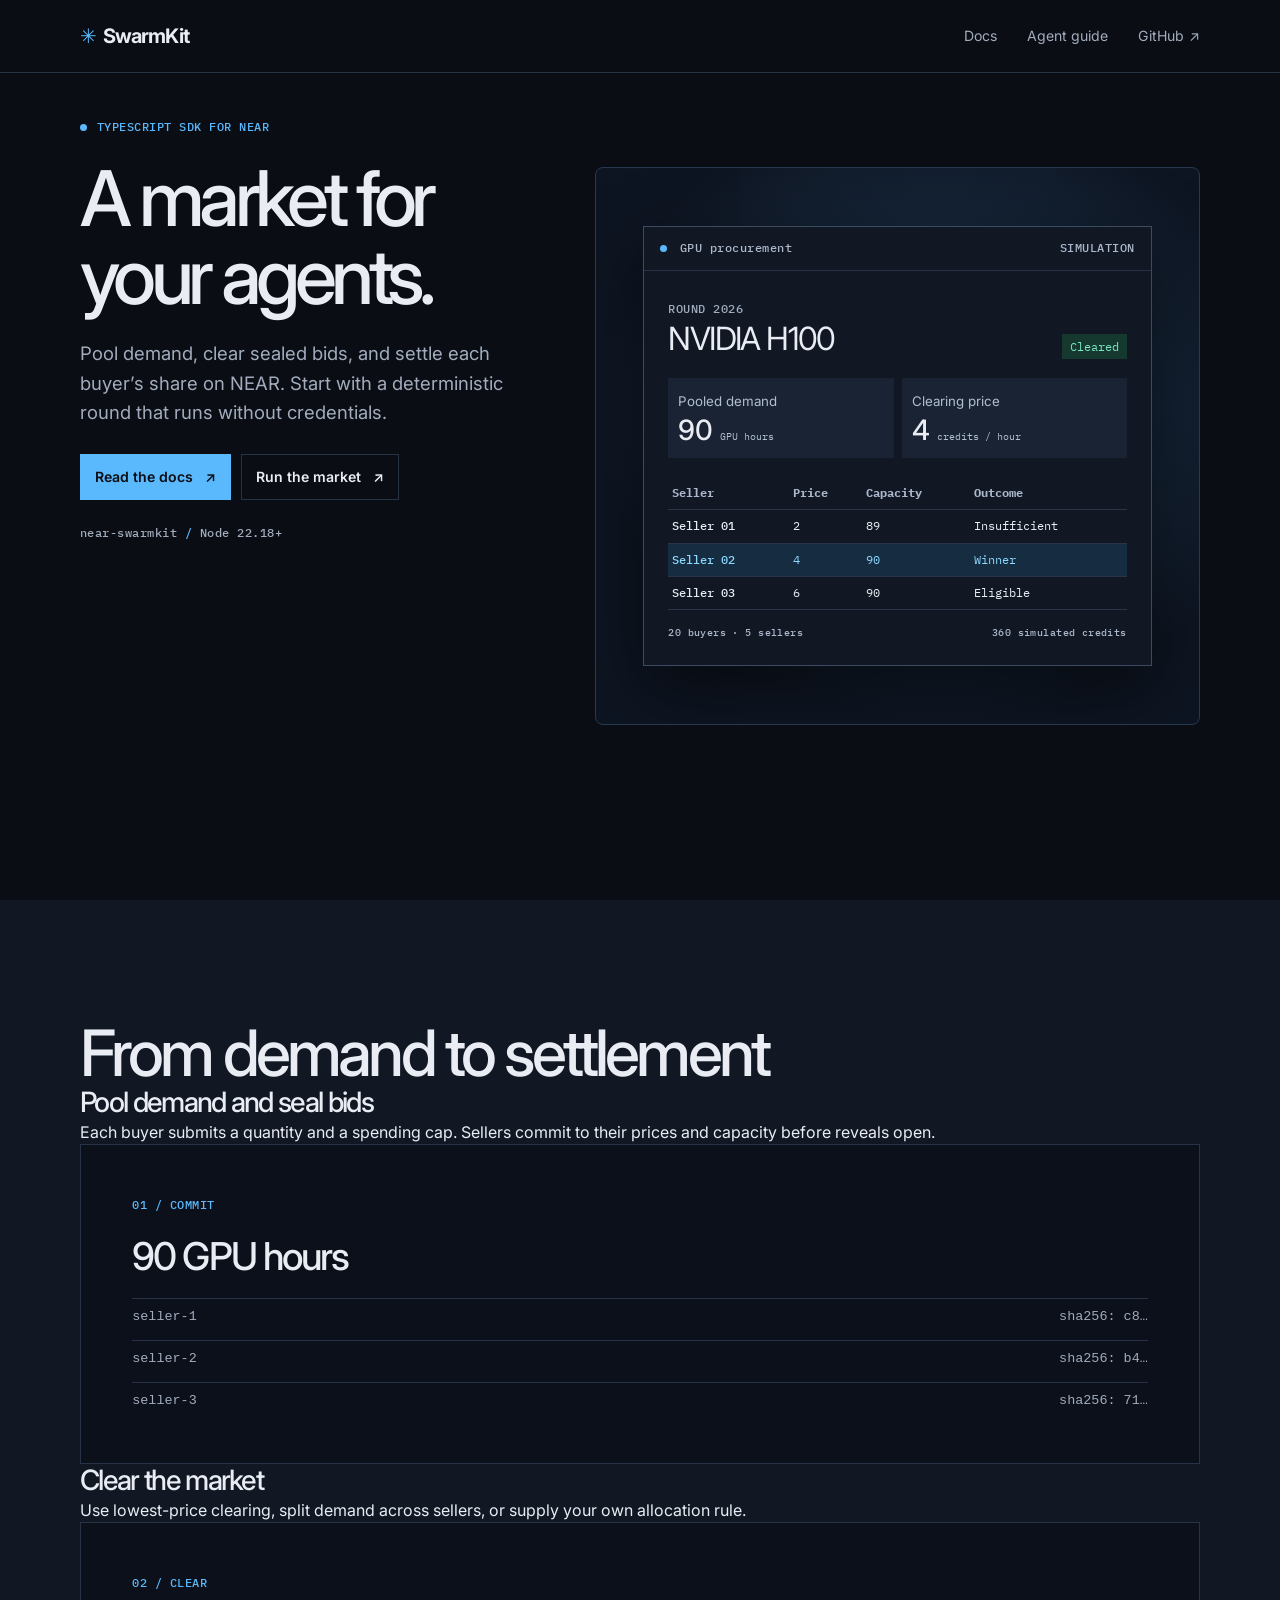
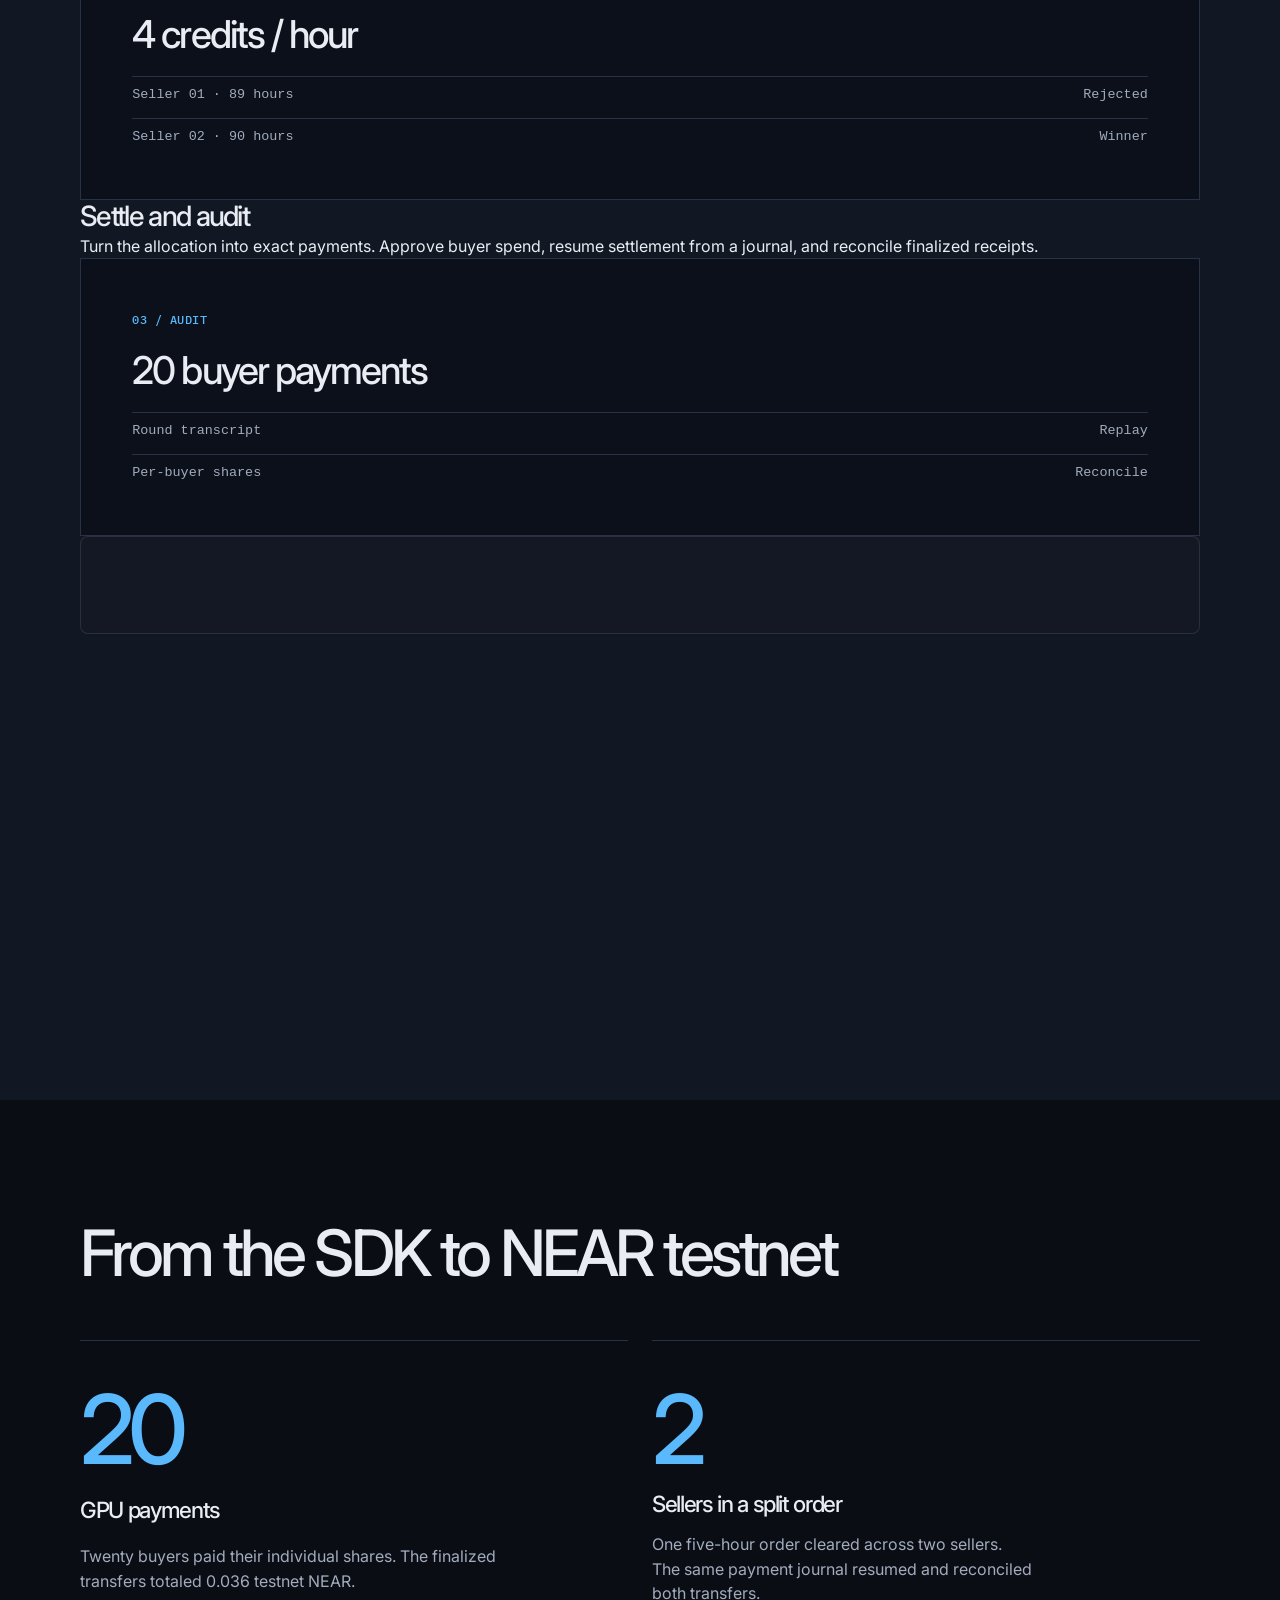
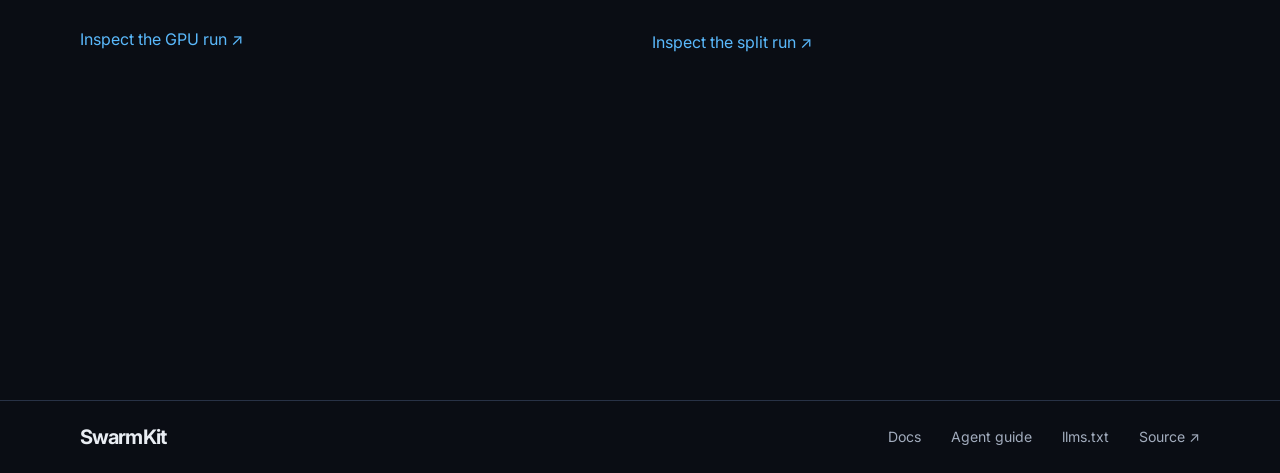
==== index.html @ fffac85c "Build SwarmKit website and developer documentation" ====
<!doctype html>
<html lang="en" data-type="software" data-radius="sharp" data-buttons="tonal" data-motion>
<head>
  <meta charset="utf-8">
  <meta name="viewport" content="width=device-width, initial-scale=1">
  <title>SwarmKit | TypeScript SDK for agent procurement on NEAR</title>
  <meta name="description" content="Pool agent demand, clear sealed bids, and settle each buyer’s share on NEAR with one TypeScript SDK.">
  <meta name="theme-color" content="#0a0d14">
  <meta name="page-type" content="software">
  <meta name="site-kind" content="software">
  <meta property="og:type" content="website">
  <meta property="og:title" content="SwarmKit">
  <meta property="og:description" content="TypeScript infrastructure for agent procurement on NEAR.">
  <meta property="og:image" content="https://mikemoulder.github.io/swarmkit-site/share.jpg">
  <meta name="twitter:card" content="summary_large_image">
  <link rel="icon" href="./icon.svg" type="image/svg+xml">
  <link rel="stylesheet" href="./assets/system.css">
  <link rel="stylesheet" href="./assets/motion/motion.css">
  <link rel="stylesheet" href="./assets/layout/layout.css">
  <link rel="stylesheet" href="./site.css">
  <script>document.documentElement.classList.add('m-enter');setTimeout(()=>document.documentElement.classList.add('m-enter-done'),700)</script>
  <script type="module" src="./assets/system.js"></script>
  <script type="module" src="./assets/motion/motion.js"></script>
</head>
<body>
  <!-- Software. Split hero, cornflower palette, sharp edges, tonal buttons, wordmark, dark band and pinned chapters. -->
  <header class="site-header">
    <div class="wrap topbar">
      <a class="skip-link" href="#main">Skip to content</a>
      <a class="brand" href="./" aria-label="SwarmKit home"><span class="brand-mark" aria-hidden="true">✳</span> SwarmKit</a>
      <nav aria-label="Main">
        <a href="./docs/">Docs</a>
        <a href="./agents/">Agent guide</a>
        <a href="https://github.com/mikemoulder/swarmkit">GitHub <span aria-hidden="true">↗</span></a>
      </nav>
    </div>
  </header>
  <main id="main">
    <section class="hero hero--split" aria-labelledby="hero-title" data-enter>
      <div class="wrap hero-grid">
        <div class="hero__text">
          <p class="eyebrow"><span></span> TYPESCRIPT SDK FOR NEAR</p>
          <h1 id="hero-title">A market for your agents.</h1>
          <p class="hero__lead">Pool demand, clear sealed bids, and settle each buyer’s share on NEAR. Start with a deterministic round that runs without credentials.</p>
          <div class="hero-actions">
            <a class="action primary" href="./docs/">Read the docs <span aria-hidden="true">↗</span></a>
            <a class="action" href="https://mikemoulder.github.io/swarmkit-market/">Run the market <span aria-hidden="true">↗</span></a>
          </div>
          <code class="package-name">near-swarmkit <span> / </span> Node 22.18+</code>
        </div>
        <div class="hero__media market-visual" data-visual>
          <div class="app-frame">
            <header class="frame-top"><span><i></i> GPU procurement</span><span>SIMULATION</span></header>
            <div class="frame-body">
              <div class="frame-title"><div><small>ROUND 2026</small><p>NVIDIA H100</p></div><span>Cleared</span></div>
              <div class="frame-metrics">
                <div><small>Pooled demand</small><strong>90 <em>GPU hours</em></strong></div>
                <div><small>Clearing price</small><strong>4 <em>credits / hour</em></strong></div>
              </div>
              <table>
                <thead><tr><th scope="col">Seller</th><th scope="col">Price</th><th scope="col">Capacity</th><th scope="col">Outcome</th></tr></thead>
                <tbody>
                  <tr><th scope="row">Seller 01</th><td>2</td><td>89</td><td>Insufficient</td></tr>
                  <tr class="winner"><th scope="row">Seller 02</th><td>4</td><td>90</td><td>Winner</td></tr>
                  <tr><th scope="row">Seller 03</th><td>6</td><td>90</td><td>Eligible</td></tr>
                </tbody>
              </table>
              <div class="frame-foot"><span>20 buyers · 5 sellers</span><span>360 simulated credits</span></div>
            </div>
          </div>
        </div>
      </div>
    </section>
    <section id="workflow" class="section workflow" style="--h: 2" data-moment="pinned-chapters" aria-labelledby="workflow-title">
      <div class="wrap mo-pc__grid">
        <div class="mo-pc__text">
          <h2 id="workflow-title">From demand to settlement</h2>
          <ol class="mo-pc__steps">
            <li class="mo-pc__step">
              <h3>Pool demand and seal bids</h3>
              <p>Each buyer submits a quantity and a spending cap. Sellers commit to their prices and capacity before reveals open.</p>
              <div class="mo-pc__visual stage-visual" aria-hidden="true"><span>01 / COMMIT</span><b>90 GPU hours</b><div><code>seller-1</code><code>sha256: c8…</code></div><div><code>seller-2</code><code>sha256: b4…</code></div><div><code>seller-3</code><code>sha256: 71…</code></div></div>
            </li>
            <li class="mo-pc__step">
              <h3>Clear the market</h3>
              <p>Use lowest-price clearing, split demand across sellers, or supply your own allocation rule.</p>
              <div class="mo-pc__visual stage-visual" aria-hidden="true"><span>02 / CLEAR</span><b>4 credits / hour</b><div><code>Seller 01 · 89 hours</code><code>Rejected</code></div><div><code>Seller 02 · 90 hours</code><code>Winner</code></div></div>
            </li>
            <li class="mo-pc__step">
              <h3>Settle and audit</h3>
              <p>Turn the allocation into exact payments. Approve buyer spend, resume settlement from a journal, and reconcile finalized receipts.</p>
              <div class="mo-pc__visual stage-visual" aria-hidden="true"><span>03 / AUDIT</span><b>20 buyer payments</b><div><code>Round transcript</code><code>Replay</code></div><div><code>Per-buyer shares</code><code>Reconcile</code></div></div>
            </li>
          </ol>
        </div>
        <div class="mo-pc__visuals frame" aria-hidden="true"></div>
      </div>
    </section>
    <section class="section proof" aria-labelledby="proof-title">
      <div class="wrap">
        <h2 id="proof-title">From the SDK to NEAR testnet</h2>
        <div class="proof-grid">
          <article><strong>20</strong><h3>GPU payments</h3><p>Twenty buyers paid their individual shares. The finalized transfers totaled 0.036 testnet NEAR.</p><a href="https://github.com/mikemoulder/swarmkit#settlement-evidence">Inspect the GPU run ↗</a></article>
          <article><strong>2</strong><h3>Sellers in a split order</h3><p>One five-hour order cleared across two sellers. The same payment journal resumed and reconciled both transfers.</p><a href="https://github.com/mikemoulder/swarmkit#settlement-evidence">Inspect the split run ↗</a></article>
        </div>
      </div>
    </section>
  </main>
  <footer class="site-footer"><div class="wrap"><span class="brand">SwarmKit</span><nav aria-label="Footer"><a href="./docs/">Docs</a><a href="./agents/">Agent guide</a><a href="./llms.txt">llms.txt</a><a href="https://github.com/mikemoulder/swarmkit">Source ↗</a></nav></div></footer>
</body>
</html>
---- assets/system.css ----
/*
  taste-skill system.css - the one system for the page. Link it first, then assets/ui/cards.css (the
  feature card, its panel and the fragment placements), then set the palette (--p-*), the fonts and
  the radius set on :root in the page (node scripts/start.mjs prints that block).
  Do not add a second grid, spacing scale, type scale, radius scale, button or card style.
*/

/* ---------------------------------------------------------------- tokens */
:root {
  /* palette (hex only; fx.js reads --bg --surface --ink --muted --accent --accent-ink) */
  --p-bg: #ffffff;
  --p-surface: #f4f4f4;
  --p-ink: #111111;
  --p-muted: #6b6b6b;
  --p-accent: #1a4be0;
  --p-accent-ink: #ffffff;
  --p-action: #1a4be0;      /* buttons, links, focus: the accent, or the ink when the accent is too pale */
  --p-action-ink: #ffffff;
  --p-inv-bg: #111111;
  --p-inv-surface: #1c1c1c;
  --p-inv-ink: #f4f4f4;
  --p-inv-muted: #a3a3a3;
  --p-inv-accent: #ffffff;
  --p-inv-accent-ink: #111111;
  --p-inv-action: #ffffff;
  --p-inv-action-ink: #111111;
  /* the lit ground behind UI and in the closing band (references/cards.md), one per page, tech pages only
     (none on kind other, which is flat): <html data-ground="sand|sky|sage|painting">. system.js gives it to every ground
     that holds UI, on light and dark pages alike; --hue on one panel changes only its accent */
  --ground-bg: #d9ccb7; --ground-surface: #e9e0d2; --ground-ink: #2a2622; --ground-muted: #5a534a; --ground-accent: #a8794a;

  /* fonts */
  --font-display: system-ui, -apple-system, "Segoe UI", sans-serif;
  --font-text: system-ui, -apple-system, "Segoe UI", sans-serif;
  --font-mono: ui-monospace, "SFMono-Regular", Menlo, Consolas, monospace;
  --display-weight: 400;    /* headlines 400; 500 on a tech page (software, gaming, hardware) */
  --display-tracking: -0.025em;

  /* the page rhythm (references/layout-v4.md): one section per screen. The header is fixed and
     --nav tall; every section is padded --padt above and --padb (plus the phone action bar, --bar)
     below, and is exactly one or two screens tall (--h: 1 or 2; --hm on a phone). The hero's words
     start --hgap under the header and its content ends --hpadb above the fold. */
  --nav: 72px;
  --padt: 120px;
  --padb: 72px;
  --hgap: 48px;
  --hpadb: 64px;
  --bar: 0px;
  /* grid: one .wrap (alias .container) for the header, every section and the footer, the same
     --gut on both sides: 1280 wide at x 80-1360 at 1440, 342 at x 24-366 at 390 */
  --container: 1280px;
  --gut: 80px;
  --pad: var(--gut);
  --gutter: 24px;

  /* spacing: 4/8 scale */
  --s-1: 4px;  --s-2: 8px;  --s-3: 12px; --s-4: 16px; --s-5: 24px;
  --s-6: 32px; --s-7: 48px; --s-8: 64px; --s-9: 96px; --s-10: 128px;
  --section: 40px;      /* only a .section outside main (the kit's demo pages); every main > section and
                           footer.closing take --padt and --padb */
  --section-band: 56px; /* the same for an older footer outside footer.closing */
  --head-gap: 48px;     /* the one heading-to-content gap, 32 on a phone (layout.css reads it as --ly-head-gap) */
  --card-pad: 16px;     /* card padding (cards.css sets its own for cards with a panel) */
  --card-gap: 16px;     /* gap between cards */

  /* type scale (the only sizes on the page) */
  --t-label: 13px;
  --t-small: 14px;
  --t-body: 16px;
  --t-lead: 18px;
  --t-card: 18px;
  --t-h3: 24px;
  /* straight lines from the phone size at 390 to the desktop size at 1440 (system.md's table) */
  --t-h2: clamp(30px, 1.72vw + 23.3px, 48px);
  --t-h1: clamp(38px, 3.24vw + 25.4px, 72px);
  /* a big number stays a step under the h2 (VI-11): 38 at 1440, 28 at 390, so it never reads as a
     section heading; a stats row and a price set their own, smaller still */
  --t-stat: clamp(28px, .952vw + 24.29px, 38px);

  /* radius: one scale (soft by default; data-radius on <html> switches it) */
  --r-sm: 8px;  --r-md: 12px; --r-lg: 20px; --r-btn: 8px;

  /* controls (fixed here; a page never adds its own) */
  --btn-h: 44px;
  --btn-h-sm: 36px;
  --nav-h: var(--nav);  /* the older name, kept for the kit's files */
  --icon: 16px;         /* small icons: socials, menu chevrons, mono brand marks */

  /* motion: the one UI ease-out (motion.css --m-ease and ui/base.css --u-ease read it; references/motion.md) */
  --ease: cubic-bezier(.2, .8, .2, 1);
  --dur: 180ms;
}
html[data-radius="sharp"] { --r-sm: 4px; --r-md: 6px;  --r-lg: 8px;  --r-btn: 4px; }
html[data-radius="soft"]  { --r-sm: 8px; --r-md: 12px; --r-lg: 20px; --r-btn: 8px; }
html[data-radius="round"] { --r-sm: 10px; --r-md: 16px; --r-lg: 24px; --r-btn: 999px; }
/* the four lit grounds (references/cards.md); sand is the default above. painting goes with
   painterly-landscape (x.ai's daylight sky over olive hills) */
html[data-ground="sky"]      { --ground-bg: #c6d3df; --ground-surface: #d6e0e9; --ground-ink: #25303a; --ground-muted: #4d5964; --ground-accent: #3f6a92; }
html[data-ground="sage"]     { --ground-bg: #cdd6c6; --ground-surface: #dce3d6; --ground-ink: #262d24; --ground-muted: #535b51; --ground-accent: #6c8e63; }
html[data-ground="painting"] { --ground-bg: #79a8d6; --ground-surface: #a6c4e2; --ground-ink: #16212c; --ground-muted: #273949; --ground-accent: #9c9b3c; }
/* cards.css takes its card and panel radii from this scale */
html[data-radius] .card { --c-r: var(--r-lg); }
html[data-radius] .panel { --p-r: var(--r-md); }

/* a phone: the header 56, the sections padded 96 / 48, the hero's words 40 under the header and its
   content ending 24 above the fold, 24 at both sides, 12 between columns */
@media (max-width: 639px) {
  :root { --nav: 56px; --padt: 96px; --padb: 48px; --hgap: 40px; --hpadb: 24px; --gut: 24px; --gutter: 12px; --card-gap: 12px; --head-gap: 32px; }
}
@media (min-width: 640px) {
  :root { --gut: 48px; --section: 48px; --section-band: 72px; --card-pad: 24px; }
}
@media (min-width: 1024px) {
  :root { --gut: 80px; --section: 56px; --section-band: 96px; --card-gap: 24px;
          --t-lead: 20px; --t-card: 20px; --t-h3: 28px; }
  /* a place (and a local service): the 1200 column at x 120-1320 */
  html[data-type="place"] { --gut: 120px; --container: 1200px; }
}
/* a place (VI-06, ST-96, PH-23): its own smaller type (h1 48/53 and 32/37, h2 32/40 and 24/30, titles
   and the sub-line 20 and 18), the Recipe 3 hero's gap under its photograph (40, 24 on a phone),
   square photographs and cards and 2px buttons, whatever data-radius and data-buttons say */
:root[data-type="place"] {
  --hgap: 40px;
  --t-h1: clamp(32px, 1.524vw + 26.06px, 48px);
  --t-h2: clamp(24px, .762vw + 21px, 32px);
  --t-h3: clamp(20px, .381vw + 18.51px, 24px);
  --r-sm: 2px; --r-md: 0px; --r-lg: 0px; --r-btn: 2px;
}
:root[data-type="place"] :is(h1, .t-h1) { line-height: 1.104; }
:root[data-type="place"] :is(h2, .t-h2) { line-height: 1.25; }
@media (max-width: 639px) {
  :root[data-type="place"] { --hgap: 24px; }
  :root[data-type="place"] :is(h1, .t-h1) { line-height: 1.156; }
}

/* ---------------------------------------------------------------- grounds (at most three) */
:root, .ground-base {
  --bg: var(--p-bg); --surface: var(--p-surface); --ink: var(--p-ink); --muted: var(--p-muted);
  --accent: var(--p-accent); --accent-ink: var(--p-accent-ink); --card: var(--p-surface);
  --action: var(--p-action); --action-ink: var(--p-action-ink);
}
.ground-surface {
  --bg: var(--p-surface); --surface: var(--p-bg); --ink: var(--p-ink); --muted: var(--p-muted);
  --accent: var(--p-accent); --accent-ink: var(--p-accent-ink); --card: var(--p-bg);
  --action: var(--p-action); --action-ink: var(--p-action-ink);
}
.ground-inverse {
  --bg: var(--p-inv-bg); --surface: var(--p-inv-surface); --ink: var(--p-inv-ink); --muted: var(--p-inv-muted);
  --accent: var(--p-inv-accent); --accent-ink: var(--p-inv-accent-ink); --card: var(--p-inv-surface);
  --action: var(--p-inv-action); --action-ink: var(--p-inv-action-ink);
}
:root, .ground-base, .ground-surface, .ground-inverse {
  --line: color-mix(in oklab, var(--ink) 11%, transparent);
  --line-strong: color-mix(in oklab, var(--ink) 20%, transparent);
  /* effects (fx.js) and UI fragments (assets/ui) take the colours of the ground they sit on */
  --fx-bg: var(--bg); --fx-surface: var(--surface); --fx-ink: var(--ink); --fx-muted: var(--muted);
  --fx-accent: var(--accent); --fx-accent-ink: var(--accent-ink);
  --ui-font: var(--font-text); --ui-mono: var(--font-mono); --ui-radius: var(--r-md);
}
.ground-base, .ground-surface, .ground-inverse { background: var(--bg); color: var(--ink); }

/* ---------------------------------------------------------------- base */
*, *::before, *::after { box-sizing: border-box; }
/* an anchor lands on the section's top (the judge's frame): the fixed header covers --nav of its --padt */
html { -webkit-text-size-adjust: 100%; scroll-padding-top: 0; scroll-behavior: auto; margin: 0; }
body {
  margin: 0; background: var(--bg); color: var(--ink);
  font: 400 var(--t-body)/1.55 var(--font-text);
  -webkit-font-smoothing: antialiased; text-rendering: optimizeLegibility; overflow-x: clip;
}
img, svg, video, canvas { display: block; max-width: 100%; }
/* hidden means hidden, also on an img the line above makes a block (a menu tab's photograph, a peek photograph) */
[hidden] { display: none !important; }
img, video { height: auto; }
a { color: inherit; text-decoration: none; }
button { font: inherit; color: inherit; }
h1, h2, h3, h4, p, ul, ol, figure, blockquote { margin: 0; }
ul, ol { padding: 0; list-style: none; }
h1, h2, h3, h4 {
  font-family: var(--font-display); font-weight: var(--display-weight);
  letter-spacing: var(--display-tracking); text-wrap: balance; overflow-wrap: break-word;
  /* a long word (a German compound at 390) breaks at a syllable with a hyphen, in the language of <html lang>;
     only words of 10 letters or more, 4 at least on each side, so a short English heading never breaks */
  hyphens: auto; -webkit-hyphens: auto; hyphenate-limit-chars: 10 4 4;
}
h1, .t-h1 { font-size: var(--t-h1); line-height: 1.04; }
h2, .t-h2 { font-size: var(--t-h2); line-height: 1.1; }
h3, .t-h3 { font-size: var(--t-h3); line-height: 1.2; }
h4, .t-card { font-family: var(--font-text); font-weight: 500; font-size: var(--t-card); line-height: 1.3; letter-spacing: -0.01em; }
p { text-wrap: pretty; }
.t-lead  { font-size: var(--t-lead); line-height: 1.5; }
.t-body  { font-size: var(--t-body); line-height: 1.55; }
.t-small { font-size: var(--t-small); line-height: 1.5; }
.t-label { font-size: var(--t-label); font-weight: 500; line-height: 1.4; letter-spacing: 0.01em; }
.t-stat  { font-family: var(--font-display); font-weight: var(--display-weight); font-size: var(--t-stat);
           line-height: 1; letter-spacing: var(--display-tracking); font-variant-numeric: tabular-nums; }
.muted { color: var(--muted); }
.mono  { font-family: var(--font-mono); }
.measure { max-width: 62ch; }
:focus-visible { outline: 2px solid var(--action); outline-offset: 2px; border-radius: 2px; }
::selection { background: color-mix(in oklab, var(--accent) 30%, transparent); }

/* ---------------------------------------------------------------- grid */
.wrap, .container { width: min(100% - 2 * var(--gut), var(--container)); margin-inline: auto; padding-inline: 0; }
.grid { display: grid; grid-template-columns: repeat(12, minmax(0, 1fr)); column-gap: var(--gutter); row-gap: var(--card-gap); }
.grid > * { min-width: 0; grid-column: 1 / -1; }
.section { padding-block: var(--section); }

/* ---------------------------------------------------------------- one section per screen
   The page is a stack of screens. Framed at scrollY = k x the screen height, a shot shows exactly one
   section: the hero alone on the first screen, every other section (and footer.closing, the close and
   the footer in one) exactly one or two screens tall, its h2 first, --padt under its top. Heights
   and padding do it: no pinning, snapping or script.
     <section class="section" id=".." style="--h: 2">     (2 screens; --hm sets a phone's count alone)
       <div class="wrap"> the h2 first, then the content </div>     (the one in-flow child)
     </section>
   A layer (a full-bleed photograph or ground behind the words) is an <img class="layer" aria-hidden="true">
   beside the .wrap. Content must fit: one screen holds 708px of content at 1440x900 (900 - 120 - 72),
   two hold 1,608 (the second screen's part starts --padt under its top with .g2). From 640 to 1279 a
   section keeps at least its screens and grows past them rather than overlap the next. */
main > :is(section, .section), footer.closing {
  position: relative; box-sizing: border-box;
  height: calc(var(--h, 1) * 100vh); height: calc(var(--h, 1) * 100svh);
  padding: var(--padt) 0 calc(var(--padb) + var(--bar));
}
main > :is(section, .section) > :is(.wrap, .container), footer.closing > .wrap { position: relative; z-index: 1; height: 100%; }
main > :is(section, .section) > :is(.wrap, .container):not(.grid) { display: flex; flex-direction: column; }
/* a .wrap that is the section's grid too (class="wrap grid"): its rows start at the top */
main > :is(section, .section) > :is(.wrap, .container).grid { align-content: start; }
/* .fill: the block that takes what the screen leaves under the heading (a photograph, a frame) */
main > :is(section, .section) > .wrap > .fill { flex: 1 1 0; min-height: 0; }
/* two screens as two groups: row 1 the h2 and the first group, row 2 the rest (no second h2), starting
   --padt under the second screen's top, so the second shot looks like any other section */
main > :is(section, .section).g2, footer.closing.g2 { --h: 2; }
main > :is(section, .section).g2 > :is(.wrap, .container), footer.closing.g2 > .wrap { display: grid; grid-template-rows: minmax(0, 1fr) minmax(0, 1fr); row-gap: calc(var(--padt) + var(--padb) + var(--bar)); }
main > :is(section, .section).g2 > :is(.wrap, .container) > *, footer.closing.g2 > .wrap > * { min-height: 0; align-self: start; }
main > :is(section, .section).g2 > :is(.wrap, .container) > :is(.group, .fill) { align-self: stretch; }
/* a group: one screen's part of a .g2 section (its h2 and first rows, or the rest) */
.group { display: flex; flex-direction: column; min-height: 0; }
/* each screen's card row runs down to that screen's foot (the cards stretch, their panels grow), so
   the second screen of a .g2 is never a short row over an empty ground; both rows end on the same line */
@media (min-width: 1024px) {
  main > :is(section, .section).g2 > .wrap > .grid:last-child,
  main > :is(section, .section).g2 > .wrap > .group > .grid:last-child { align-self: stretch; flex: 1 1 auto; min-height: 0; }
}
.group > .fill { flex: 1 1 0; min-height: 0; }
@media (min-width: 640px) and (max-width: 1279px) {
  main > :is(section, .section):not(.hero, .section--hero), footer.closing {
    height: auto; min-height: calc(var(--h, 1) * 100vh); min-height: calc(var(--h, 1) * 100svh);
  }
  /* the section is a column and its .wrap takes all of it, so a .fill (a photograph, a frame) still
     grows to the section's foot (a min-height percentage would not resolve, leaving it at its least) */
  /* :where() keeps it at no weight, so a page's own phone- or tablet-only hiding (section.desk-only { display: none }) wins */
  :where(main > :is(section, .section):not(.hero, .section--hero), footer.closing) { display: flex; flex-direction: column; }
  main > :is(section, .section):not(.hero, .section--hero) > :is(.wrap, .container), footer.closing > .wrap { flex: 1 0 auto; height: auto; min-height: 0; }
}
/* a phone: lvh (the screen with its bars hidden) for every section but the hero; --hm when stacking
   makes the content taller than the desktop count */
@media (max-width: 639px) {
  /* at least its screens, never less: content a screen cannot hold makes the section taller (the rhythm
     check then asks for --hm: 2 or less content); a fixed height would lay its last rows over the next
     section, the fault the phone shots showed most (a list under the closing heading and its button) */
  main > :is(section, .section):not(.hero, .section--hero), footer.closing {
    height: auto; min-height: calc(var(--hm, var(--h, 1)) * 100vh); min-height: calc(var(--hm, var(--h, 1)) * 100lvh);
  }
  /* one grid row at least the screens tall that grows with the .wrap's content: the .wrap is stretched to
     it, so its .fill and its two groups still share a definite height */
  /* (at no weight, as on the tablet: a page's own section.desk-only { display: none } still hides it) */
  :where(main > :is(section, .section):not(.hero, .section--hero):has(> :is(.wrap, .container)), footer.closing) {
    display: grid; grid-template-columns: minmax(0, 1fr); grid-template-rows: 1fr; grid-auto-rows: auto;
  }
  main > :is(section, .section):not(.hero, .section--hero) > :is(.wrap, .container), footer.closing > .wrap { height: auto; }
  main > :is(section, .section).g2m, footer.closing.g2m { --hm: 2; }
  main > :is(section, .section).g2m > :is(.wrap, .container), footer.closing.g2m > .wrap { display: grid; grid-template-rows: minmax(0, 1fr) minmax(0, 1fr); row-gap: calc(var(--padt) + var(--padb) + var(--bar)); }
  /* stacked in one, the two groups keep the open cards' 32px, so the first group's last panel never meets
     the next card's title */
  main > :is(section, .section).g2:not(.g2m) > :is(.wrap, .container) { display: flex; row-gap: var(--s-6); }
  /* what the two screens leave goes around the second group, so it opens below the header, not on the fold */
  main > :is(section, .section).g2:not(.g2m) > :is(.wrap, .container) > :last-child { margin-block: auto; }
  main > :is(section, .section).g2:not(.g2m) > :is(.wrap, .container) > * { align-self: stretch; }
}
/* a layer: the photograph or ground of a whole section, under its words, edge to edge */
main > :is(section, .section) > :is(img, video, canvas, picture).layer,
footer.closing > :is(img, video, canvas, picture).layer {
  position: absolute; inset: 0; z-index: 0; width: 100%; height: 100%; max-width: none; object-fit: cover; object-position: var(--pos, 50% 50%);
}
main > :is(section, .section) > picture.layer > img { width: 100%; height: 100%; object-fit: cover; }

/* the hero: exactly the first screen, the fixed header over its top. Its words start --hgap under the
   header (--photo adds a full-bleed photograph's height above them on a place); its content ends
   --hpadb above the fold, and nothing of the next section shows, at 1440, 1024, 820 and 390.
     <section class="hero hero--<type>"><div class="wrap"><div class="hero-text"> .. </div>[one strip]</div></section>
   .hero-text holds the whole composition (the words, and the picture or window beside or under them);
   one docked strip (logos, three facts) may follow it, at most 96px, desktop only. */
main > :is(.hero, .section--hero) {
  height: 100vh; height: 100svh; min-height: 0;
  padding: calc(var(--nav) + var(--photo, 0px) + var(--hgap)) 0 calc(var(--hpadb) + var(--bar));
}
:is(.hero, .section--hero) > .wrap { height: 100%; display: grid; grid-template-rows: minmax(0, 1fr) auto; row-gap: var(--s-7); }
:is(.hero, .section--hero) > .wrap > .hero-text { min-height: 0; }
/* a phone: the hero is at least the first screen and grows when a short phone (320x640) cannot hold its
   words, buttons and picture, so nothing of it lies over the next section or under the header */
@media (max-width: 639px) {
  main > :is(.hero, .section--hero) { height: auto; min-height: 100vh; min-height: 100svh; }
  main > :is(.hero, .section--hero):has(> :is(.wrap, .container)) { display: grid; grid-template-columns: minmax(0, 1fr); grid-template-rows: 1fr; grid-auto-rows: auto; }
  main > :is(.hero, .section--hero) > :is(.wrap, .container) { height: auto; }
}
:is(.hero, .section--hero) > .wrap > .hero-strip { grid-row: 2; max-height: 96px; }
@media (max-width: 639px) { :is(.hero, .section--hero) > .wrap > .hero-strip { display: none; } }
.section--hero .section-head { max-width: 860px; }
/* the starter's own hero (hero-split): the words on span-5 top-aligned, the picture on span-6 start-7
   as tall as the hero's content box (at most 716 at 1440x900); a phone stacks words, then the picture
   in what is left */
.hero-text.hero-split { height: 100%; align-items: stretch; }
.hero-split > .hero-copy { align-self: start; }
.hero-split > .hero-visual { position: relative; min-height: 0; height: 100%; }
@media (max-width: 1023px) {
  .hero-text.hero-split { display: flex; flex-direction: column; gap: var(--s-6); }
  .hero-split > .hero-visual { flex: 1 1 0; min-height: 200px; height: auto; }
}
.hero-copy > * + * { margin-top: var(--s-5); }
/* the h1 first in the words' column: its capitals start on the picture's top line, not the line box's
   (the leading above the capitals would put the words about 12px under the photograph's top) */
.hero-copy > h1:first-child { text-box: trim-start cap alphabetic; }
.hero-copy > .btn-row { margin-top: var(--s-6); }
/* three short facts at the foot of the words' column, on the picture's bottom line (no dead space
   under the buttons): <dl class="hero-facts"><div><dt>..</dt><dd>..</dd></div> x3</dl> */
@media (min-width: 1024px) {
  .hero-split > .hero-copy { height: 100%; display: flex; flex-direction: column; }
  .hero-split > .hero-copy > .hero-facts { margin-top: auto; }
}
.hero-facts { display: grid; grid-template-columns: repeat(3, minmax(0, 1fr)); gap: var(--s-5) var(--gutter); margin: 0; }
.hero-facts > div { display: grid; gap: var(--s-1); align-content: start; }
.hero-facts dt { font-size: var(--t-small); color: var(--muted); }
.hero-facts dd { margin: 0; font-weight: 500; }
@media (max-width: 1023px) { .hero-facts { display: none; } }
/* a notice line above the h1 (changed hours, a delivery cut-off): one line with a number, static,
   starting on the left line like the h1 under it */
.hero-notice { font-size: var(--t-small); font-weight: 500; color: var(--ink); }
.hero-notice b, .hero-notice strong { font-weight: 500; color: var(--accent); }
.hero-copy > .hero-notice + h1 { margin-top: var(--s-5); }

/* a phone: open tiles from a row of three or four (rooms, goods, beans) go two-up, an odd last one
   across the row, so a row of three fits one 844px screen (stacked one under another they need two) */
@media (max-width: 639px) {
  .grid > .tile:is(.span-3, .span-4) { grid-column: auto / span 6; }
  .grid > .tile:is(.span-3, .span-4):nth-child(odd of .tile):nth-last-child(1 of .tile) { grid-column: 1 / -1; }
  .grid > .tile:is(.span-3, .span-4) .tile__head { flex-wrap: wrap; gap: 0 var(--s-2); }
}
/* a phone: open cards (words on the ground, the panel under them) stacked one under another keep 32px
   between a panel's foot and the next card's title, so a title never reads as the panel's caption */
@media (max-width: 639px) { .grid:has(> .card--open) { row-gap: var(--s-6); } }
/* a phone stacks a two-screen section's four open tiles into its two screens: their panels take 180px (a wide
   crop), so the h2 and the first two tiles of two lines each end on the first screen and the four inside both,
   not a third of a screen past. A page that sets its group's own --p-h (#features .panel) sets its phone value
   too, as the starter does */
@media (max-width: 639px) { main > :is(section, .section).g2 .card--open > .panel { --p-h: 180px; } }
/* spans: desktop >= 1024. Tablet 640-1023: text cards on span-3 and span-6 go two-up; cards with a
   panel (a visual needs the width; the one exception is a span-6 pair, below)
   and everything else (split text and visuals, span-4 cards, span-5/7/8 blocks) take the full row, so a split stacks and no row is left half empty. Phone < 640: one column. */
@media (min-width: 640px) and (max-width: 1023px) {
  .grid > .card.span-3:not(:has(> .panel)), .grid > .card.span-6:not(:has(> .panel)) { grid-column: auto / span 6; }
  /* the one exception with a panel: a 2x2 (or a pair) of span-6 cards stays two-up from 720px (a panel
     of about 310px and more, wide enough for a kit fragment), so four cards take one or two screens
     at 768-820 instead of a card per row (four stacked panels run past two screens). Split cards and
     every other span keep the full row. Under 720 a card per row. */
  @media (min-width: 720px) {
    .grid > .card.span-6:has(> .panel):not(.card--split) { grid-column: auto / span 6; }
    .grid > .card.span-6:has(> .panel):not(.card--split):nth-child(odd of .card.span-6):nth-last-child(1 of .card.span-6) { grid-column: 1 / -1; }
  }
  /* open tiles (rooms, models, people, a photo pair) go two-up; an odd last one takes the row */
  .grid > .tile:is(.span-3, .span-4, .span-6) { grid-column: auto / span 6; }
  .grid > .tile:is(.span-3, .span-4, .span-6):nth-child(odd of .tile):nth-last-child(1 of .tile) { grid-column: 1 / -1; }
}
@media (min-width: 1024px) {
  .span-2  { grid-column: auto / span 2; }
  .span-3  { grid-column: auto / span 3; }
  .span-4  { grid-column: auto / span 4; }
  .span-5  { grid-column: auto / span 5; }
  .span-6  { grid-column: auto / span 6; }
  .span-7  { grid-column: auto / span 7; }
  .span-8  { grid-column: auto / span 8; }
  .span-9  { grid-column: auto / span 9; }
  .span-10 { grid-column: auto / span 10; }
  .span-12 { grid-column: auto / span 12; }
  .start-1 { grid-column-start: 1; } .start-2 { grid-column-start: 2; } .start-3 { grid-column-start: 3; }
  .start-5 { grid-column-start: 5; } .start-6 { grid-column-start: 6; } .start-7 { grid-column-start: 7; }
  .start-4 { grid-column-start: 4; } .start-8 { grid-column-start: 8; } .start-9 { grid-column-start: 9; }
  .start-10 { grid-column-start: 10; }
  /* a split is top-aligned: the words' first line and the picture's top on one line (never centred
     against each other, never mirrored: text left, the visual right, on every split of the page) */
  .grid--middle, .grid--top { align-items: start; }
}
/* card rows: every card in a row the same height (a plain .grid stretches them) */
.grid:is(.grid--middle, .grid--top) > .card { align-self: stretch; }
/* 1024-1279: a span-4 card's panel would be about 220px wide, too narrow for real UI. Cards with a
   panel on span-4 go two-up, a span-8 one takes the row, and an odd last one takes the row too
   (steps, proof row: two, then one wide; bento: the wide card, then the four small ones two by two) */
@media (min-width: 1024px) and (max-width: 1279px) {
  .grid > .card.span-4:has(> .panel) { grid-column: auto / span 6; }
  .grid > .card.span-8:has(> .panel),
  .grid > .card.span-4:has(> .panel):nth-child(odd of .card.span-4):nth-last-child(1 of .card.span-4) { grid-column: 1 / -1; }
}

/* ---------------------------------------------------------------- section heading */
.section-head { max-width: 760px; margin-bottom: var(--head-gap); display: grid; gap: var(--s-4); }
/* every heading starts on the left line (a centred head among left ones reads as a mistake): the
   old centred head is left-aligned too */
.section-head--center { text-align: left; justify-items: start; }
/* a head row: the h2 (and its line) left, one link or the section's button at the right line */
.section-head--split { max-width: none; display: flex; align-items: end; justify-content: space-between; gap: var(--s-5); flex-wrap: wrap; }
.section-head--split > div { display: grid; gap: var(--s-4); max-width: 760px; }
.section-head p { color: var(--ink); font-size: var(--t-lead); line-height: 1.5; max-width: 60ch; }
.section-head--row { max-width: none; display: flex; align-items: end; justify-content: space-between; gap: var(--s-5); flex-wrap: wrap; }
.section-head--row > div { display: grid; gap: var(--s-4); max-width: 760px; }
/* the hero row (hero-product, hero-cycle): the h1 and its line left, the buttons right, across 1280 */
.section--hero .section-head--row { max-width: none; }

/* ---------------------------------------------------------------- buttons (one pair, a dealt look)
   One pair a page, .btn--primary and .btn--secondary, in the look dealt with the page (sections.md)
   and set once on <html data-buttons>; the markup never changes:
     solid  filled primary, outlined secondary, the radius scale (Figma; the default)
     pill   pills, a chevron after the primary's label, a tinted secondary (x.ai)
     tonal  the radius scale, a tinted secondary with no outline (Linear, Vercel)
     arrow  an arrow after the primary's label; the secondary is a text link with an arrow (Stripe)
     block  near-square corners, 48px tall; the secondary is an underlined text link (shops, hotels) */
.btn {
  display: inline-flex; align-items: center; justify-content: center; gap: var(--s-2);
  height: var(--btn-h); padding: 0 var(--s-5); border-radius: var(--r-btn); border: 1px solid transparent;
  font: 500 var(--t-body)/1 var(--font-text); letter-spacing: 0; white-space: nowrap; cursor: pointer;
  transition: background-color var(--dur) var(--ease), color var(--dur) var(--ease), border-color var(--dur) var(--ease), text-decoration-color var(--dur) var(--ease);
}
.btn--primary { background: var(--action); color: var(--action-ink); }
.btn--primary:hover { background: color-mix(in oklab, var(--action) 86%, var(--ink)); }
/* an inverted primary (the action is the ground's ink: a brand band, a lit ground): its hover steps toward the ground, as the filled one steps toward the ink */
.ground-brand .btn--primary:hover { background: color-mix(in oklab, var(--action) 88%, var(--bg)); }
/* the ground's own colour with a clear border: never grey on grey, readable on an effect too */
.btn--secondary { background: var(--bg); color: var(--ink); border-color: var(--line-strong); }
.btn--secondary:hover { background: color-mix(in oklab, var(--bg) 94%, var(--ink)); border-color: color-mix(in oklab, var(--ink) 35%, transparent); }
.btn--sm { height: var(--btn-h-sm); padding: 0 var(--s-4); font-size: var(--t-small); }
html[data-buttons="pill"] { --r-btn: 999px; }
html[data-buttons="block"] { --r-btn: 2px; --btn-h: 48px; }
html:is([data-buttons="pill"], [data-buttons="tonal"]) .btn--secondary { background: color-mix(in oklab, var(--ink) 8%, var(--bg)); border-color: transparent; }
html:is([data-buttons="pill"], [data-buttons="tonal"]) .btn--secondary:hover { background: color-mix(in oklab, var(--ink) 14%, var(--bg)); border-color: transparent; }
/* arrow and block: the secondary is a text link at the button's height (no box: one button look) */
html:is([data-buttons="arrow"], [data-buttons="block"]) .btn--secondary {
  background: none; border-color: transparent; padding-inline: var(--s-2);
  text-decoration: underline; text-underline-offset: 4px; text-decoration-color: var(--line-strong);   /* the .link look */
}
html:is([data-buttons="arrow"], [data-buttons="block"]) .btn--secondary:hover { background: none; border-color: transparent; text-decoration-color: currentColor; }
/* the glyph after a label: a chevron (pill) or an arrow (arrow), drawn so every font shows the same */
html[data-buttons="pill"] .btn--primary::after,
html[data-buttons="arrow"] :is(.btn--primary, .btn--secondary)::after {
  content: ""; flex: none; width: 12px; height: 12px; margin-right: -2px; background: currentColor;
  -webkit-mask: var(--btn-glyph) center / contain no-repeat; mask: var(--btn-glyph) center / contain no-repeat;
  transition: transform var(--dur) var(--ease);
}
html[data-buttons="pill"] { --btn-glyph: url("data:image/svg+xml,%3Csvg xmlns='http://www.w3.org/2000/svg' viewBox='0 0 12 12'%3E%3Cpath d='M4.5 2.5 8 6l-3.5 3.5' fill='none' stroke='black' stroke-width='1.6' stroke-linecap='round' stroke-linejoin='round'/%3E%3C/svg%3E"); }
html[data-buttons="arrow"] { --btn-glyph: url("data:image/svg+xml,%3Csvg xmlns='http://www.w3.org/2000/svg' viewBox='0 0 12 12'%3E%3Cpath d='M1.5 6h8.5M6.5 2.5 10 6l-3.5 3.5' fill='none' stroke='black' stroke-width='1.5' stroke-linecap='round' stroke-linejoin='round'/%3E%3C/svg%3E"); }
@media (hover: hover) and (pointer: fine) { html:is([data-buttons="pill"], [data-buttons="arrow"]) .btn:hover::after { transform: translateX(3px); } }
.btn:active { transform: translateY(1px) scale(.985); }
.btn--arrow::after { content: "\2192"; transition: transform var(--dur) var(--ease); }
@media (hover: hover) and (pointer: fine) { .btn--arrow:hover::after { transform: translateX(3px); } }
/* the drawn arrow (assets/motion: its stem grows and its head moves 3px on hover), the last child of
   a primary button, a pill or a link: <svg class="m-arrow" viewBox="0 0 12 12" aria-hidden="true">
   <path class="m-arrow__stem" d="M1 6h8"/><path class="m-arrow__head" d="M4.5 2.5 8 6l-3.5 3.5"/></svg>.
   It replaces the dealt glyph, so a button never shows two */
.m-arrow { flex: none; width: 12px; height: 12px; margin-right: -2px; overflow: visible;
           fill: none; stroke: currentColor; stroke-width: 1.6; stroke-linecap: round; stroke-linejoin: round; }
.btn--xl .m-arrow { width: 0.62em; height: 0.62em; stroke-width: 1.4; }
:is(.btn, .link, .pill):has(> .m-arrow)::after { content: none; display: none; }
.btn-row { display: flex; flex-wrap: wrap; gap: var(--s-3); align-items: center; }
.section-head--center .btn-row { justify-content: center; }
/* on the phone every button row stacks full width */
@media (max-width: 639px) {
  .btn-row { flex-direction: column; align-items: stretch; width: 100%; justify-self: stretch; }
  /* full width, the second action is a text link at the button's height under the filled one (an
     outline across the whole screen reads as a rule, a pale fill as a switched-off button) */
  .btn-row > .btn--secondary { background: none; border-color: transparent; text-decoration: underline; text-underline-offset: 4px; text-decoration-color: var(--line-strong); }
  .section-head--split > .btn { width: 100%; }
}
.link { display: inline-flex; align-items: center; gap: var(--s-2); font-weight: 500; color: var(--ink);
        text-decoration: underline; text-decoration-color: var(--line-strong); text-underline-offset: 4px;
        transition: text-decoration-color var(--dur) var(--ease); }
.link:hover { text-decoration-color: currentColor; }
.link::after { content: "\2192"; display: inline-block; text-decoration: none; transition: transform var(--dur) var(--ease); }
@media (hover: hover) and (pointer: fine) { .link:hover::after { transform: translateX(3px); } }
.pill { display: inline-flex; align-items: center; gap: var(--s-2); height: 32px; padding: 0 var(--s-3);
        border-radius: 999px; border: 1px solid var(--line); background: var(--card);
        font-size: var(--t-label); color: var(--ink); }
.pill .muted { color: var(--muted); }

/* ---------------------------------------------------------------- card (one style) */
.card {
  display: flex; flex-direction: column; gap: var(--s-2); min-width: 0;
  background: var(--card); border: 1px solid var(--line); border-radius: var(--r-lg); padding: var(--card-pad);
}
/* small titles in the text face: a display face at 20px (a condensed or hairline serif) reads smaller than the body */
.card > h3, .card > h4, .card--plan h3 { font-family: var(--font-text); font-weight: 500; font-size: var(--t-card); line-height: 1.3; letter-spacing: -0.01em; }
/* the type floor (system.md): text people read is 16px or more in ink; cards.css sets it for its
   card text, this for a plain card's lines */
.card > p { color: var(--ink); font-size: var(--t-body); max-width: 52ch; }
/* at most two boxes one inside the other (sections.md): a card whose panel holds UI drops its own
   box, so its title and lines sit on the page ground over the panel (Figma's tiles), or runs the
   panel flush to its sides and bottom (cards.css .panel--flush) */
.card.card--open { --c-pad: 0px; background: none; border: 0; box-shadow: none; padding: 0; overflow: visible; }
.card.card--open > .panel { margin: var(--s-5) 0 0; border-radius: var(--r-lg); }
.card.card--open > .panel--top { margin: 0 0 var(--s-5); }
.card--plan.is-featured { border-color: var(--action); box-shadow: inset 0 0 0 1px var(--action); }
/* cards.css (linked after this file) sets .card { gap: 0 } for feature cards; a plan keeps its 16px rows */
.card.card--plan { gap: var(--s-4); }

/* ---------------------------------------------------------------- visuals: panels and frames
   A card's .panel (the inset visual), .stage and the placements (.at-corner, .at-rise, .at-over,
   .at-right, .at-center, .stage--fade-*) come from assets/ui/cards.css (references/cards.md).
   This file adds the frames (hero, split, square, closing band) and lets a .stage work inside them.
   The grounds' colours: system.js lights every ground that holds UI (see there). */
:not(.card) > .panel { border-radius: var(--p-r, var(--r-md)); }   /* a panel on its own: four round corners */
.menu-card .panel { --p-h: 160px; }
.frame {
  position: relative; isolation: isolate; overflow: clip; display: flex; align-items: center; justify-content: center;
  background: var(--surface); border-radius: var(--r-lg); border: 1px solid var(--line);
  padding: clamp(var(--s-4), 4vw, var(--s-7));
}
/* a zero-width spacer keeps --ratio (height / width) as the frame's minimum height */
.frame::before { content: ""; flex: none; width: 0; padding-top: var(--ratio, 0px); }
/* an object or scene (assets/objects) and a photograph (.frame__img) fill the frame themselves */
.frame > :not(canvas, .stage, .loop-pause, .frame__fx, .frame__img, [data-print], [data-scene], .print3d) { position: relative; max-width: 100%; min-width: 0; }
/* a photograph is a plain rectangle in its frame: no border, no print, no filter */
.frame--photo { padding: 0; border: 0; }
/* .frame--fill: as tall as its row (a split's picture beside the words, down to the section's foot);
   stacked on a tablet or a phone it takes what the screen leaves, at least 200px */
.frame--fill { height: 100%; }
@media (max-width: 1023px) {
  .grid.fill:has(> .frame--fill) { display: flex; flex-direction: column; gap: var(--s-6); }
  .grid.fill > .frame--fill { flex: 1 1 0; height: auto; min-height: 200px; }
}
/* a split's words as a column: the last block (stats, a link) on the picture's bottom line */
.split-col { display: flex; flex-direction: column; gap: var(--s-5); }
@media (min-width: 1024px) { .split-col { height: 100%; } .split-col > .split-col__end { margin-top: auto; } }
:is(.frame, .panel) > .frame__img { position: absolute; inset: 0; z-index: 0; width: 100%; height: 100%; max-width: none; object-fit: cover; }
.frame--portrait { --ratio: 125%; }
/* the product stage (hero-product): wide, the product whole on it; a phone gets a tall stage */
.frame--stage { --ratio: 50%; }
@media (max-width: 639px) { .frame--stage, .frame--portrait { --ratio: 120%; } }
.frame--hero { padding: clamp(24px, 5vw, 64px); }
.frame--split { --ratio: 80%; }
.frame--square { --ratio: 100%; }
/* the closing band: the hero's echo, lit with the page's ground (sand, sky, sage or painting) on light
   and dark pages alike, so its text and buttons take that ground's ink. Its effect sits on a layer of
   its own, <div class="frame__fx" data-fx="..">, held still and calm where the text sits (system.js) */
.frame--cta { min-height: 420px; }
/* .frame--lit: the same for an object's frame that holds a few words in its clear half (the
   product statement's facts in a .frame__text, lower left; the object stands right of centre) */
.frame--cta, .frame--lit {
  border-color: transparent; background: var(--ground-bg); color: var(--ground-ink);
  --bg: var(--ground-surface); --surface: var(--ground-surface); --ink: var(--ground-ink); --muted: var(--ground-muted);
  --action: var(--ground-ink); --action-ink: var(--ground-surface);
  --line: color-mix(in oklab, var(--ground-ink) 12%, transparent); --line-strong: color-mix(in oklab, var(--ground-ink) 24%, transparent);
}
.frame > .frame__fx { position: absolute; inset: 0; z-index: 0; }
/* on a light page the buttons on a lit ground keep the page's own action colour: one action, one look
   (a dark page keeps the lit ground's ink, which reads on the bright ground) */
html:not([data-tone="dark"]) :is(.frame--cta, .frame--lit, .footer--statement) { --action: var(--p-action); --action-ink: var(--p-action-ink); }
/* a card on a photograph (a booking form over the room): the card holds the page's colours */
.frame--photo:has(> .card) { padding: clamp(var(--s-5), 5vw, var(--s-8)) clamp(var(--s-4), 4vw, var(--s-7)); }
.frame--photo > .card { position: relative; z-index: 1; width: min(100%, 480px); }   /* flat: no shadow at rest (ST-97) */
.frame--cta > .frame__fx { opacity: .85; }
.frame--lit > .frame__text { z-index: 2; align-self: flex-end; margin-right: auto; width: min(100%, 360px); display: grid; gap: var(--s-5); }
/* 2:1 on a desktop; a phone gets 2:3, the words at the top and the object smaller and low under
   them (its hero preset), so the facts never touch the object */
.frame--lit { --ratio: 50%; }
@media (max-width: 639px) { .frame--lit { --ratio: 150%; } .frame--lit > .frame__text { align-self: flex-start; } }
@media (max-width: 639px) { .frame--split { --ratio: 100%; } }
/* A hero, wide or split frame (x.ai's hero window): --w on the rising fragment's slot (its true width)
   centres it while it fits; anchored 24px in and cut by the right edge once the frame is narrower.
   --pair on the .stage (the main fragment's width plus the part of the second that sticks out)
   centres the pair; below 1024 the main one alone. In a card's panel cards.css places it (.at-corner,
   .at-rise, .at-right; a centred .at-rise.fit narrows with the panel), as its recipe says. */
.frame > .stage > .at-rise { --ax: max(24px, calc(50% - var(--w, 64%) / 2)); }
.frame--hero > .stage > .at-rise { --ax: max(24px, calc(50% - var(--pair, var(--w, 64%)) / 2)); }
.frame--hero > .stage > .at-over { --bx: max(24px, calc(50% - var(--pair, 800px) / 2)); }
@media (max-width: 1023px) { .frame--hero > .stage > .at-rise { --ax: max(24px, calc(50% - var(--w, 64%) / 2)); } }
/* a frame holding a cards.css .stage: the stage fills it and places the fragments (references/cards.md);
   the hero and wide frames are 16:7 and square on a phone; below 1024 only the main fragment shows */
.frame:has(> .stage) { padding: 0; }
.frame--hero:has(> .stage) { aspect-ratio: 16 / 7; }
@media (max-width: 1023px) {
  .frame--hero:has(> .stage) { aspect-ratio: 3 / 2; }   /* a tablet: room for the main fragment's rows */
}
/* a tablet held upright (820x1180): a taller frame, so the hero fills the screen without a gap */
@media (min-width: 640px) and (max-width: 1023px) and (orientation: portrait) {
  .frame--hero:has(> .stage) { aspect-ratio: 4 / 3; }
}
@media (max-width: 1023px) {
  .frame--hero > .stage > :is(.at-over, .at-over-l) { display: none; }
}
/* a split frame is about 440-560px wide from 1024 to 1279: the main piece alone there */
@media (min-width: 1024px) and (max-width: 1279px) {
  .frame--split > .stage > :is(.at-over, .at-over-l) { display: none; }
}
@media (max-width: 639px) {
  .frame--hero:has(> .stage) { aspect-ratio: 1; }
  .frame > .stage > :is(.at-over, .at-over-l) { display: none; }
  /* phone: cards.css sets a fragment 16px in on both sides, and system.js holds every loop on its
     finished picture, so no pause button lands on the UI */
}
/* a small object on a focal tile (.at-center): its true width (--w, 288px for the slider), narrowed
   on a small panel so 24px of ground always shows on both sides (a span-4 panel is 304px at 1280) */
.stage > .at-center { width: calc(100% - 48px); max-width: var(--w, 288px); }
.stage > .at-center > :is([data-ui], .ui) { width: 100%; max-width: none; }
/* .to-edge stretches a fragment's surface past the bottom (cards.css); doc's surface is its page */
.stage > .to-edge > .ui-doc > .ui-doc__page { min-height: 100%; }
/* .hero-stage: whole fragments side by side in a frame, never overlapping or cut (a row of app
   screens); the first is the main one, and the ones that no longer fit drop out from the end */
.hero-stage { container: hero-stage / inline-size; width: 100%; }
.hero-stage__row { display: flex; align-items: center; justify-content: center; gap: var(--s-5); }
.hero-stage__row > * { flex: none; max-width: 100%; }
@container hero-stage (max-width: 1060px) { .hero-stage__row > :nth-child(n + 3) { display: none; } }
@container hero-stage (max-width: 740px)  { .hero-stage__row > :nth-child(n + 2) { display: none; } }
/* the pause button on every visual that moves by itself for more than 5 s (WCAG 2.2.2): ui.js adds it
   to a loop when it starts to move, system.js to the hero's ground. Write a button.loop-pause into
   the frame only for a loop of your own (hero-cycle). The same solid 32px disc in the page colours as
   assets/ui/base.css's, 12px in from the bottom-right corner, with a 44px hit area. */
.loop-pause {
  position: absolute; right: 12px; bottom: 12px; z-index: 6; display: grid; place-items: center;
  width: 32px; height: 32px; margin: 0; padding: 0; border-radius: 50%; cursor: pointer;
  border: 1px solid color-mix(in oklab, var(--ink) 16%, transparent); background: var(--bg); color: var(--ink);
  box-shadow: 0 1px 2px rgb(0 0 0 / .12), 0 4px 12px -4px rgb(0 0 0 / .28);
}
.loop-pause::before { content: ""; position: absolute; inset: -6px; border-radius: 50%; }
.loop-pause svg { width: 14px; height: 14px; fill: currentColor; }
@media (prefers-reduced-motion: reduce) { .loop-pause { display: none; } }

/* ---------------------------------------------------------------- navigation */
/* The header: fixed, opaque, one hairline under it, the same at every depth (no blur, no shadow, no
   floating pill, never hidden on scroll). Its .wrap is the page's, so the logo starts on the left line
   and the main button ends on the right one. Plain words, 15px, sentence case; one filled button. */
.nav {
  position: fixed; inset: 0 0 auto 0; z-index: 50; height: var(--nav);
  background: var(--bg); color: var(--ink); border-bottom: 1px solid var(--line);
}
.nav__bar { height: 100%; display: flex; align-items: center; gap: var(--s-8); }
/* a text logo: the display face at 500, 22px (the client's SVG logo replaces it when there is one) */
.nav__logo { display: inline-flex; align-items: center; gap: var(--s-2); font: 500 22px/1 var(--font-display); letter-spacing: -0.02em; flex: none; }
@media (max-width: 639px) { .nav__logo { font-size: 20px; } }
.nav__logo svg, .nav__logo img { height: 24px; width: auto; }
/* the brand's mark beside its name, in the accent (the client's logo replaces both). Dealt shapes:
   <span class="mark" data-mark="dots|arc|ring|petal|leaf|stack" aria-hidden="true"></span> */
.mark { display: inline-block; flex: none; width: 22px; height: 22px; background: var(--accent);
        -webkit-mask: var(--mark) center / contain no-repeat; mask: var(--mark) center / contain no-repeat; }
.mark[data-mark="dots"]  { --mark: url("data:image/svg+xml,%3Csvg xmlns='http://www.w3.org/2000/svg' viewBox='0 0 24 24'%3E%3Ccircle cx='6.5' cy='6.5' r='4.5'/%3E%3Ccircle cx='17.5' cy='6.5' r='4.5'/%3E%3Ccircle cx='6.5' cy='17.5' r='4.5'/%3E%3Crect x='13' y='13' width='9' height='9' rx='1.5'/%3E%3C/svg%3E"); }
.mark[data-mark="arc"]   { --mark: url("data:image/svg+xml,%3Csvg xmlns='http://www.w3.org/2000/svg' viewBox='0 0 24 24'%3E%3Cpath d='M2.5 21.5V12a9.5 9.5 0 0 1 19 0v9.5h-6V12a3.5 3.5 0 0 0-7 0v9.5z'/%3E%3C/svg%3E"); }
.mark[data-mark="ring"]  { --mark: url("data:image/svg+xml,%3Csvg xmlns='http://www.w3.org/2000/svg' viewBox='0 0 24 24'%3E%3Cpath fill-rule='evenodd' d='M12 2a10 10 0 1 1 0 20 10 10 0 0 1 0-20zm0 5.5a4.5 4.5 0 1 0 0 9 4.5 4.5 0 0 0 0-9z'/%3E%3C/svg%3E"); }
.mark[data-mark="petal"] { --mark: url("data:image/svg+xml,%3Csvg xmlns='http://www.w3.org/2000/svg' viewBox='0 0 24 24'%3E%3Ccircle cx='12' cy='6.6' r='5'/%3E%3Ccircle cx='17.4' cy='12' r='5'/%3E%3Ccircle cx='12' cy='17.4' r='5'/%3E%3Ccircle cx='6.6' cy='12' r='5'/%3E%3Ccircle cx='12' cy='12' r='4'/%3E%3C/svg%3E"); }
.mark[data-mark="leaf"]  { --mark: url("data:image/svg+xml,%3Csvg xmlns='http://www.w3.org/2000/svg' viewBox='0 0 24 24'%3E%3Cpath d='M3 21C3 10 10 3 21 3c0 11-7 18-18 18z'/%3E%3C/svg%3E"); }
.mark[data-mark="stack"] { --mark: url("data:image/svg+xml,%3Csvg xmlns='http://www.w3.org/2000/svg' viewBox='0 0 24 24'%3E%3Crect x='2' y='2.5' width='20' height='5.5' rx='2.75'/%3E%3Crect x='2' y='9.25' width='14' height='5.5' rx='2.75'/%3E%3Crect x='2' y='16' width='8' height='5.5' rx='2.75'/%3E%3C/svg%3E"); }
/* initial: the name's first letter on a small accent tile (<span class="mark mark--initial" aria-hidden="true">K</span>);
   wordmark: no mark, the name alone */
.mark.mark--initial { -webkit-mask: none; mask: none; display: inline-grid; place-items: center; border-radius: calc(var(--r-sm) * 0.75);
  color: var(--accent-ink); font: var(--display-weight, 400) 13px/1 var(--font-display); letter-spacing: 0; }
.footer__mark .mark, .footer .nav__logo .mark { width: 0.8em; height: 0.8em; margin-right: 0.18em; vertical-align: -0.04em; }
.footer__mark .mark--initial, .footer .nav__logo .mark--initial { width: 1em; height: 1em; font-size: 0.6em; }
.nav--split .nav__logo .mark--initial { width: 26px; height: 26px; font-size: 15px; }
.nav__links { display: flex; align-self: stretch; gap: var(--s-1); flex: 1; min-width: 0; }
.nav__item { display: flex; align-items: center; height: 100%; }
.nav__link {
  position: relative; display: inline-flex; align-items: center; gap: var(--s-1); height: 36px; padding: 0 var(--s-3); border-radius: var(--r-sm);
  font-size: 15px; font-weight: 500; color: var(--ink); white-space: nowrap; transition: background-color var(--dur) var(--ease), color var(--dur) var(--ease);
}
/* a small laptop (1024-1279): the words sit closer, so a bar of four words never wraps or reaches the logo */
@media (min-width: 1024px) and (max-width: 1279px) {
  .nav__bar { gap: var(--s-6); }
  .nav__link { padding: 0 var(--s-2); }
  .nav__link::before, .nav__link[aria-current="page"]::after { left: var(--s-2); right: var(--s-2); }
  .nav__links { gap: 0; }
}
/* the words take no pill or fill (ST-08, ST-11): a 2px line draws under the word from the left on hover and focus and leaves to the right */
.nav__link::before { content: ""; position: absolute; left: var(--s-3); right: var(--s-3); bottom: -2px; height: 2px; border-radius: 2px; background: currentColor;
  transform: scaleX(0); transform-origin: right; transition: transform var(--dur) var(--ease); pointer-events: none; }
.nav__link:hover::before, .nav__link:focus-visible::before, .nav__item:hover > .nav__link::before, .nav__item:focus-within > .nav__link::before { transform: scaleX(1); transform-origin: left; }
.nav__actions > .nav__link::before { left: var(--s-2); right: var(--s-2); }
.nav__link .chev { width: 12px; height: 12px; opacity: .6; transition: transform var(--dur) var(--ease); }
/* the page you are on: a 2px bar under its word (still, the same inset as the hover line) */
.nav__link[aria-current="page"]::after { content: ""; position: absolute; left: var(--s-3); right: var(--s-3); bottom: -2px; height: 2px; border-radius: 2px; background: currentColor; }
.nav__expand { display: none; }
.nav__actions { display: flex; align-items: center; gap: var(--s-4); flex: none; }
/* the bar's button: the page's primary at the one button height (44, 48 with data-buttons="block"; ST-09) */
.nav__actions .btn { height: var(--btn-h); padding-inline: var(--s-5); font-size: 15px; }
.nav__actions > .nav__link { padding-inline: var(--s-2); }
.nav__toggle { display: none; }

.nav__menu {
  position: absolute; left: 0; right: 0; top: 100%; background: var(--bg); color: var(--ink);
  border-top: 1px solid var(--line); border-bottom: 1px solid var(--line);
  padding: var(--s-7) 0 var(--s-8); opacity: 0; visibility: hidden; transform: translateY(-6px);
  transition: opacity 120ms var(--ease), transform 120ms var(--ease), visibility 0s linear 120ms;
}
@media (min-width: 1024px) {
  /* hover opens the full-width panel after 150ms of intent; a click on the word goes to its page */
  .nav__item:hover > .nav__menu, .nav__item:focus-within > .nav__menu {
    opacity: 1; visibility: visible; transform: none; transition-duration: 200ms, 200ms, 0s; transition-delay: 150ms, 150ms, 150ms;
  }
  .nav__item:hover > .nav__link .chev, .nav__item:focus-within > .nav__link .chev { transform: rotate(180deg); }
}
.menu-col { display: grid; gap: var(--s-2); align-content: start; }
.menu-col > .t-label { color: var(--muted); margin-bottom: var(--s-2); }
.menu-col a { display: grid; gap: var(--s-1); padding: var(--s-2) 0; font-weight: 500; }
.menu-col a span { font-weight: 400; color: var(--muted); font-size: var(--t-small); }
.menu-col a:hover { color: var(--action); }
.menu-card { display: grid; gap: var(--s-3); }
.menu-card .panel { --ratio: 56.25%; }

@media (max-width: 1023px) {
  .nav__links, .nav__actions { display: none; }
  /* the menu button takes the secondary button's look on a 44px tap area */
  .nav__toggle {
    display: inline-grid; place-items: center; margin-left: auto; width: 44px; height: 44px; border-radius: var(--r-btn);
    border: 1px solid var(--line-strong); background: transparent; color: var(--ink); cursor: pointer; flex: none;
  }
  .nav.is-open .nav__links {
    display: flex; flex-direction: column; position: fixed; top: var(--nav); left: 0; right: 0; bottom: 0;
    padding: var(--s-4) var(--gut) calc(var(--btn-h) * 2 + 56px); background: var(--bg); overflow-y: auto; gap: 0;
  }
  .nav.is-open .nav__item { display: grid; grid-template-columns: 1fr auto; height: auto; border-bottom: 1px solid var(--line); }
  .nav.is-open .nav__link { height: 56px; padding: 0; font-size: 20px; background: none; }
  .nav.is-open .nav__link[aria-current="page"]::after { left: 0; right: auto; width: 24px; bottom: 10px; }
  .nav.is-open .nav__link::before { display: none; }
  .nav.is-open .nav__link .chev { display: none; }
  .nav.is-open .nav__expand {
    display: inline-grid; place-items: center; width: 44px; height: 56px; border: 0; background: none; color: var(--ink); cursor: pointer;
  }
  .nav__expand svg { width: 16px; height: 16px; transition: transform var(--dur) var(--ease); }
  .nav__item.is-expanded .nav__expand svg { transform: rotate(180deg); }
  .nav.is-open .nav__menu {
    position: static; grid-column: 1 / -1; display: none; opacity: 1; visibility: visible; transform: none;
    box-shadow: none; border: 0; padding: 0 0 var(--s-4);
  }
  .nav.is-open .nav__item.is-expanded .nav__menu { display: block; }
  .nav.is-open .nav__menu :is(.container, .wrap) { width: 100%; }
  .nav.is-open .nav__menu .grid { row-gap: var(--s-4); }
  /* menu cards become plain rows in the sheet (their title and line), the picture panel hidden */
  .nav.is-open .menu-card { display: grid; gap: var(--s-1); padding: var(--s-2) 0; }
  .nav.is-open .menu-card .panel { display: none; }
  .nav.is-open .nav__actions {
    display: grid; gap: var(--s-2); position: fixed; left: 0; right: 0; bottom: 0; z-index: 51;
    padding: var(--s-4) var(--gut) calc(var(--s-4) + env(safe-area-inset-bottom)); background: var(--bg); border-top: 1px solid var(--line);
  }
  .nav.is-open .nav__actions .btn { width: 100%; height: 48px; font-size: var(--t-body); }
  /* a text action (Sign in, a phone line) under the buttons, centred at their height */
  .nav.is-open .nav__actions .nav__link { display: inline-flex; order: 2; justify-content: center; height: var(--btn-h); font-size: var(--t-body); }
  body.nav-locked { overflow: hidden; }
}
/* a tablet and a phone (1023 and below, ST-15): the main button stays in the bar, at the right line
   with the menu button 12px after it; the plain words go to the sheet */
@media (max-width: 1023px) {
  .nav__bar { gap: var(--s-3); }
  .nav:not(.is-open) .nav__actions { display: flex; margin-left: auto; }
  .nav:not(.is-open) .nav__actions > :not(.btn--primary) { display: none; }
  .nav:not(.is-open) .nav__actions + .nav__toggle { margin-left: 0; }
}
@media (max-width: 639px) {
  /* a long name (15 characters, "Verdigris Works"), the main button and the menu button fit 342px (390 wide) on
     one line each, with no page CSS: the name steps down with the screen (18px at 390), the button is the small
     size, and the three sit 8px apart. A name of 17 characters or more is the client's to shorten to its mark. */
  .nav__bar { gap: var(--s-2); }
  .nav__logo { font-size: clamp(16px, 4.6vw, 20px); gap: 6px; white-space: nowrap; }
  .nav__logo .mark:not(.mark--initial) { width: 20px; height: 20px; }
  .nav:not(.is-open) .nav__actions .btn { height: 44px; padding-inline: var(--s-3); font-size: var(--t-small); }
  /* with the phone action bar the bar's button is the action's copy at the foot: the nav's goes into the sheet, so
     the first screen shows it once, the hero's (the bar waits until that has scrolled away; without script, twice
     at most, the hero's and the bar's; copy.md rule 5, action-repeat) */
  :root:has(> body > nav.actionbar) .nav:not(.is-open) .nav__actions { display: none; }
  :root:has(> body > nav.actionbar) .nav:not(.is-open) .nav__toggle { margin-left: auto; }
}
/* no script: the sheet cannot open, so the words stay in the bar (it scrolls sideways) and the dead menu button goes */
@media (scripting: none) and (max-width: 1023px) {
  .nav__links { display: flex; overflow-x: auto; scrollbar-width: none; margin-right: var(--s-3); padding-right: var(--s-2); border-right: 1px solid var(--line); }   /* stops short of the button, and a hairline marks where the row is cut (it scrolls) */
  .nav__toggle { display: none; }
}
/* a phone leaves the words under 80px of bar ("Bre" at 320): they stay in the footer's columns, the bar keeps the name
   and the main button */
@media (scripting: none) and (max-width: 639px) { .nav__links { display: none; } }

/* nav types (dealt, sections.md). Every one is the same fixed bar on the page's .wrap; the full-width
   hover panel on a desktop and the full-screen sheet on a phone are shared, so only the bar's order
   and its panel's contents differ.
   (default) nav-mega: the logo, the words 64px right of it, the actions at the right line; the panel
              holds two or three link columns and one picture card (Figma)
   nav-cards: the same bar; its panel holds three or four picture cards (a.menu-card, span-4 or span-3)
   .nav--centre: the words in the middle of the bar (Linear, Vercel)
   .nav--split: the words left, the name in the middle, the actions right (shops, hotels, restaurants)
   .nav--tone: the bar on the page's inverse ground, a band of colour over a light page (x.ai's black
              bar); the panel under it stays on the page ground */
@media (min-width: 1024px) {
  .nav--split .nav__bar, .nav--centre .nav__bar { display: grid; grid-template-columns: minmax(0, 1fr) auto minmax(0, 1fr); }
  .nav--split .nav__logo { grid-column: 2; grid-row: 1; font-size: 26px; }
  .nav--split .nav__links { grid-column: 1; grid-row: 1; }
  /* the first word starts on the left line (its box, its letters and its underline) */
  .nav--split .nav__links > .nav__item:nth-child(1 of .nav__item) > .nav__link { padding-left: 0; }
  .nav--split .nav__links > .nav__item:nth-child(1 of .nav__item) > .nav__link::before,
  .nav--split .nav__links > .nav__item:nth-child(1 of .nav__item) > .nav__link[aria-current="page"]::after { left: 0; }
  .nav--split .nav__actions, .nav--centre .nav__actions { grid-column: 3; grid-row: 1; justify-self: end; }
  .nav--centre .nav__logo { grid-column: 1; grid-row: 1; justify-self: start; }
  .nav--centre .nav__links { grid-column: 2; grid-row: 1; justify-content: center; flex: none; }
}
.nav--tone { --bg: var(--p-inv-bg); --ink: var(--p-inv-ink); --muted: var(--p-inv-muted); --accent: var(--p-inv-accent); --accent-ink: var(--p-inv-accent-ink);
             --action: var(--p-inv-action); --action-ink: var(--p-inv-action-ink); --card: var(--p-inv-surface);
             --line: color-mix(in oklab, var(--p-inv-ink) 14%, transparent); --line-strong: color-mix(in oklab, var(--p-inv-ink) 26%, transparent); }
.nav--tone .nav__menu { --bg: var(--p-bg); --ink: var(--p-ink); --muted: var(--p-muted); --action: var(--p-action); --line: color-mix(in oklab, var(--p-ink) 11%, transparent); }
/* the older float type is the plain bar now (a floating, frosted pill is not a header) */

/* ---------------------------------------------------------------- logo row */
.logos { display: flex; flex-wrap: wrap; justify-content: space-between; align-items: center; gap: var(--s-5) var(--s-6); }
.logos > * { height: 28px; width: auto; max-width: 100%; color: var(--ink); }
.logos .wordmark { height: auto; font: 500 var(--t-card)/1 var(--font-display); letter-spacing: -0.02em; white-space: nowrap; }
/* --mono marks in a logo row: 28px tall, each in the same box (the mask keeps its shape) */
.logos .icon-mono { width: 120px; height: 28px; }
/* tablet and phone: a grid, so a wrapped row never leaves one logo on its own */
@media (max-width: 1023px) { .logos { display: grid; grid-template-columns: repeat(3, minmax(0, 1fr)); justify-items: center; } }
@media (max-width: 639px)  { .logos { grid-template-columns: repeat(2, minmax(0, 1fr)); } }

/* ---------------------------------------------------------------- lists, quote, steps */
.checks { display: grid; gap: var(--s-3); }
.checks li { display: grid; grid-template-columns: 20px 1fr; gap: var(--s-3); align-items: start; }
.checks li::before {
  content: ""; width: 20px; height: 20px; margin-top: 2px; background: var(--action);
  -webkit-mask: url("data:image/svg+xml,%3Csvg xmlns='http://www.w3.org/2000/svg' viewBox='0 0 20 20'%3E%3Cmask id='m'%3E%3Crect width='20' height='20' fill='white'/%3E%3Cpath d='M6 10.2l2.6 2.6L14 7.4' fill='none' stroke='black' stroke-width='1.8' stroke-linecap='round' stroke-linejoin='round'/%3E%3C/mask%3E%3Ccircle cx='10' cy='10' r='10' mask='url(%23m)'/%3E%3C/svg%3E") center / 20px no-repeat;
          mask: url("data:image/svg+xml,%3Csvg xmlns='http://www.w3.org/2000/svg' viewBox='0 0 20 20'%3E%3Cmask id='m'%3E%3Crect width='20' height='20' fill='white'/%3E%3Cpath d='M6 10.2l2.6 2.6L14 7.4' fill='none' stroke='black' stroke-width='1.8' stroke-linecap='round' stroke-linejoin='round'/%3E%3C/mask%3E%3Ccircle cx='10' cy='10' r='10' mask='url(%23m)'/%3E%3C/svg%3E") center / 20px no-repeat;
}
.quote blockquote { font-family: var(--font-display); font-weight: var(--display-weight); font-size: var(--t-h3);
                    line-height: 1.3; letter-spacing: var(--display-tracking); text-wrap: pretty; }
/* cards.css styles .quote as quote text; who said it stays in the text face */
.quote figcaption, .quote .person { font: 400 var(--t-small)/1.45 var(--font-text); letter-spacing: 0; color: var(--ink); }
.person { display: flex; align-items: center; gap: var(--s-3); }
.person img, .person .avatar { width: 40px; height: 40px; border-radius: 999px; object-fit: cover; background: var(--surface); flex: none; }
.person .avatar { display: grid; place-items: center; font: 500 var(--t-small)/1 var(--font-text); color: var(--muted); }
/* the number beside a quote (quote-stat): below 1024 it sits under the quote, by space alone (ST-43) */
@media (max-width: 1023px) { .stat-aside { margin-top: var(--s-7); } }
/* a stats row: two to four short facts, the number above its label (data-m-count on a count) */
.stats { display: grid; grid-template-columns: repeat(auto-fit, minmax(140px, 1fr)); gap: var(--s-5) var(--gutter); margin: 0; }
.stats > div { display: flex; flex-direction: column-reverse; justify-content: flex-end; gap: var(--s-2); }
.stats dd { margin: 0; }
.stats .t-stat { font-size: clamp(26px, 1vw + 22px, 36px); }
@media (max-width: 639px) { .stats .t-stat { font-size: 26px; } }
.step-num { display: inline-grid; place-items: center; width: 32px; height: 32px; border-radius: 999px;
            border: 1px solid var(--line-strong); font: 500 var(--t-small)/1 var(--font-text); font-variant-numeric: tabular-nums; }

/* ---------------------------------------------------------------- tabs */
.tabs { display: flex; flex-wrap: wrap; gap: var(--s-2); }
.tab {
  height: var(--btn-h-sm); padding: 0 var(--s-4); border-radius: var(--r-btn); border: 1px solid var(--line);
  background: transparent; color: var(--muted); font-size: var(--t-small); font-weight: 500; cursor: pointer;
  transition: background-color var(--dur) var(--ease), color var(--dur) var(--ease), border-color var(--dur) var(--ease);
}
.tab:hover { color: var(--ink); border-color: var(--line-strong); }
.tab[aria-selected="true"] { background: var(--ink); color: var(--bg); border-color: var(--ink); }
/* the panel shown at load is there on the first frame (MO-62); system.js fades a chosen one in */
[role="tabpanel"][hidden] { display: none; }

/* ---------------------------------------------------------------- pricing */
.price { display: flex; align-items: baseline; gap: var(--s-2); }
.price .t-stat { font-size: var(--t-stat); }
.card--plan { gap: var(--s-4); }
.card--plan .btn { width: 100%; }
.card--plan .checks { margin-top: var(--s-2); }
.badge { display: inline-flex; align-items: center; height: 24px; padding: 0 var(--s-3); border-radius: 999px; vertical-align: middle;
         background: var(--action); color: var(--action-ink); font: 500 var(--t-label)/1 var(--font-text); letter-spacing: 0; }
.card--plan h3 .badge { margin-left: var(--s-2); }

/* ---------------------------------------------------------------- FAQ
   Every answer is open, always (ST-47, MO-70): no accordion, no +/- marker, nothing changes height.
     <div class="faq"><div class="faq__item"><h3>[Question]</h3><p>[Answer]</p></div> ...</div>
   Older <details> markup shows its answer open too (system.js also sets [open]). */
.faq > :is(.faq__item, details) { display: grid; gap: var(--s-2); padding: var(--s-5) 0; border-bottom: 1px solid var(--line); }   /* each row closes with its rule (ST-43) */
.faq > :is(.faq__item, details):first-child { padding-top: 0; }
.faq :is(.faq__item > h3, summary) { display: block; font: 500 var(--t-lead)/1.4 var(--font-text); letter-spacing: 0; list-style: none; cursor: text; }
.faq summary { pointer-events: none; }
.faq summary::-webkit-details-marker { display: none; }
.faq details::details-content { content-visibility: visible; }
.faq :is(.faq__item, details) p { color: var(--ink); max-width: 64ch; }
@media (max-width: 639px) { .faq > :is(.faq__item, details) { padding: var(--s-4) 0; } }

/* ---------------------------------------------------------------- footer */
.footer { padding-block: var(--section) var(--s-6); border-top: 1px solid var(--line); }   /* an older footer after the last section; footer.closing (below) replaces it */
.footer .grid { row-gap: var(--s-7); }
.footer :is(h3, h4):not(.closing__cta *) { font: 500 var(--t-small)/1.4 var(--font-text); letter-spacing: 0; color: var(--muted); margin-bottom: var(--s-4); }
.footer ul { display: grid; gap: var(--s-3); font-size: var(--t-small); }
.footer ul a:hover { color: var(--action); }
.footer__legal { display: flex; flex-wrap: wrap; gap: var(--s-4) var(--s-6); justify-content: space-between;
                 margin-top: var(--s-8); padding-top: var(--s-5); border-top: 1px solid var(--line);
                 font-size: var(--t-label); color: var(--muted); }
.socials { display: flex; gap: var(--s-2); }
.socials a { display: inline-grid; place-items: center; width: 36px; height: 36px; border-radius: 999px; border: 1px solid var(--line); color: var(--ink); }
.socials a:hover { border-color: var(--line-strong); }
.socials svg, .socials img, .socials .icon-mono { width: var(--icon); height: var(--icon); }
/* a brand mark in the text colour (icons.mjs --mono prints these): the SVG is a mask, so it
   follows currentColor on every ground. The mask image is set in the tag's style attribute. */
.icon-mono { display: inline-block; flex: none; width: var(--icon); height: var(--icon); background: currentColor;
             -webkit-mask: center / contain no-repeat; mask: center / contain no-repeat; }
@media (max-width: 1023px) { .footer .footer__col { grid-column: auto / span 6; } .footer .grid > .span-4 { grid-column: 1 / -1; } }
@media (min-width: 640px) and (max-width: 1023px) { .footer .footer__col { grid-column: auto / span 3; } }

/* the company block's one line, set in the display face (footer-columns) */
.footer__lede { font: var(--display-weight) var(--t-h3)/1.25 var(--font-display); letter-spacing: var(--display-tracking); max-width: 22ch; }
/* the legal row's end: the socials sit right of the copyright line */
.footer__legal .socials a { width: 32px; height: 32px; }

/* footer types (dealt, sections.md).
   .footer--dark (Figma, x.ai): a dark ground (with .ground-inverse), the name set large top left, the
   link columns on the right. On a dark page it stays dark: a step darker than the page, a hairline
   on top (system.js sets <html data-tone="dark">), never a light slab under a dark page. */
.footer--dark { border-top: 0; padding-block: var(--section-band) var(--s-6); }   /* a change of ground: the gap a band gets */
html[data-tone="dark"] .footer--dark {
  --bg: color-mix(in oklab, var(--p-bg) 72%, #000); --surface: var(--p-surface); --ink: var(--p-ink); --muted: var(--p-muted);
  --accent: var(--p-accent); --accent-ink: var(--p-accent-ink); --action: var(--p-action); --action-ink: var(--p-action-ink);
  border-top: 1px solid var(--line);
}
.footer__mark { display: inline-flex; align-items: center; font: var(--display-weight) var(--t-h2)/1 var(--font-display); letter-spacing: var(--display-tracking); }
/* .footer--visit (a place): the address set large with the way there, the hours beside it, then
   one row of the nav's words; no third ask for the main action */
.footer__address { font: var(--display-weight) var(--t-h2)/1.1 var(--font-display); letter-spacing: var(--display-tracking); font-style: normal; }
.footer__nav { display: flex; flex-wrap: wrap; align-items: center; gap: var(--s-3) var(--s-6); margin-top: var(--s-8); padding-top: var(--s-5); border-top: 1px solid var(--line); font-weight: 500; }
.footer__nav a:hover { color: var(--action); }
.footer__nav .socials { margin-left: auto; }
.footer--visit .footer__legal { margin-top: var(--s-5); border-top: 0; padding-top: 0; }
/* .footer--statement: the close and the footer in one inset slab on the page's lit ground (sand,
   sky, sage or painting): one big line, one full-width button, then the columns */
.footer--statement {
  margin: 0; border: 0; border-radius: 0; padding-block: var(--s-10) var(--s-6);
  background: var(--ground-bg); color: var(--ground-ink);
  --bg: var(--ground-bg); --surface: var(--ground-surface); --ink: var(--ground-ink); --muted: var(--ground-muted);
  --action: var(--ground-ink); --action-ink: var(--ground-surface); --accent: var(--ground-accent);
  --line: color-mix(in oklab, var(--ground-ink) 14%, transparent); --line-strong: color-mix(in oklab, var(--ground-ink) 28%, transparent);
}
.footer--statement .cta-type { padding-bottom: var(--s-9); margin-bottom: var(--s-8); border-bottom: 1px solid var(--line); }
@media (max-width: 639px) { .footer--statement:not(.closing) { padding-top: var(--s-9); } }
/* opening hours: <dl class="hours" data-tz="Europe/Berlin">, one dt (its days: "Mon to Fri", "Sat and
   Sun", or data-days="mon-fri") and one dd a row. system.js marks today's row .is-today in the venue's
   time zone (never the visitor's clock); the labels are read, so they stay in ink */
.hours { display: grid; grid-template-columns: auto 1fr; gap: var(--s-2) var(--s-5); font-variant-numeric: tabular-nums; }
.hours dt { color: var(--ink); } .hours dd { margin: 0; }
.hours .is-today { font-weight: 500; }
.hours dt.is-today::after { content: ""; display: inline-block; width: 6px; height: 6px; margin-left: var(--s-2); border-radius: 999px; background: var(--accent); vertical-align: 0.2em; }
/* the visit block (a place, sections.md), on the container's lines. Open by default: the words on the page ground,
   no box (a box as wide as the section on a ground of its own reads as a band to the rhythm check, and a phone's
   padding moves its words off the left line). .visit--card is the panel on --g-alt for the full page, where it
   stands in a split column beside the client's photograph: from 1024px up only, at most half the container,
   48px inside; under 1024 it is open type again. .visit--cols is the short page's: address, hours and access as
   three columns, then the menu as .rows under it in the same section.
   Its head is the label "Visit" left and the open-now line right; under it the address column and the hours column 24
   apart; under both at most two 44px rows (access, a guesthouse's check-in, "By appointment").
   <section class="section" data-place="visit" aria-label="Visit"><div class="wrap"><div class="visit">
     <div class="visit__head"><p class="t-label muted">Visit</p><p class="t-small" data-open-now></p></div>
     <div class="visit__cols">
       <div class="visit__col stack-4"><address class="visit__address">Street<br>District</address>
         <a class="link" href="https://www.openstreetmap.org/search?query=..">Get directions</a></div>
       <div class="visit__col"><dl class="hours" data-tz="Europe/Berlin"><dt>Mon to Fri</dt><dd>8 to 18</dd></dl></div>
     </div>
     <ul class="visit__rows"><li><span>Access</span><span>Step-free at the front door</span></li></ul>
   </div></div></section> */
.visit { display: grid; gap: var(--s-5); color: var(--ink); }
.visit__head { display: flex; align-items: baseline; justify-content: space-between; gap: var(--s-4); flex-wrap: wrap; }
.visit__head > * { margin: 0; }
.visit__cols { display: grid; grid-template-columns: repeat(2, minmax(0, 1fr)); column-gap: var(--s-5); row-gap: var(--s-5); }   /* the columns stretch to one height (row-lines) */
.visit--cols .visit__cols { grid-template-columns: repeat(3, minmax(0, 1fr)); }
.visit__col { min-width: 0; }
.visit__col > .t-label { margin-bottom: var(--s-3); color: var(--muted); }
.visit__address { font: 400 20px/30px var(--font-text); font-style: normal; }
.visit__rows { display: grid; margin: 0; padding: 0; list-style: none; }
.visit__rows > li { display: flex; align-items: center; justify-content: space-between; gap: var(--s-5); min-height: 44px; border-top: 1px solid var(--line); }
.visit__rows > li > :first-child { color: var(--muted); }
.visit__rows > li > :last-child { text-align: right; }
@media (min-width: 1024px) {
  .visit--card { --bg: var(--p-surface); --surface: var(--p-bg); --card: var(--p-bg); background: var(--bg); border-radius: var(--r-lg); padding: var(--s-7); }
}
@media (max-width: 1023px) { .visit--cols .visit__cols { grid-template-columns: repeat(2, minmax(0, 1fr)); } }
@media (max-width: 639px) {
  .visit__cols, .visit--cols .visit__cols { grid-template-columns: minmax(0, 1fr); }
  .visit__address { font-size: 18px; line-height: 28px; }
  .visit__rows > li { align-items: flex-start; flex-direction: column; justify-content: center; gap: 0; padding-block: var(--s-2); }
  .visit__rows > li > :last-child { text-align: left; }
}
/* photo credits: one short line that opens the full list (copy.md), at the end of the legal row:
   <details class="credits"><summary>Photographs via Unsplash and Wikimedia Commons</summary>
   <p>one line a photograph, as photos.mjs credits prints them</p></details> */
.credits { flex-basis: 100%; font-size: var(--t-label); color: var(--muted); }
.credits > summary { display: inline; cursor: pointer; list-style: none; }
.credits > summary::-webkit-details-marker { display: none; }
.credits > summary::after { content: "Credits"; margin-left: var(--s-2); color: var(--ink); text-decoration: underline; text-decoration-color: var(--line-strong); text-underline-offset: 3px; }
.credits[open] > summary::after { content: "Hide"; }
.credits > :not(summary) { margin-top: var(--s-2); max-width: 110ch; }
.credits a { text-decoration: underline; text-decoration-color: var(--line-strong); text-underline-offset: 3px; }

/* ---------------------------------------------------------------- footer.closing: the close and the footer, one screen
   The page ends on one more section: <footer class="footer closing [footer--dark | footer--statement |
   footer--visit]"> whose .wrap holds exactly two children, the close (.closing__cta, row 1, the
   rest of the screen) and the links (.closing__links, row 2: the columns, then the legal row). The
   close sits on the footer's own ground, so it is never a slab flush on a footer under it. Its three
   looks (dealt, sections.md):
     .close--photo  the h2 and the button on one head row, then the client's photograph across the
                    .wrap down to the links (never the hero's photograph)
     .close--type   the h2 and a line, then the big button across the .wrap (Figma's close)
     .close--word   the name set across the .wrap in the display face under the h2 and the button
   A phone stacks it in one screen; add .g2m when the links need a screen of their own. */
footer.closing { border-top: 0; }
footer.closing > .wrap { display: grid; grid-template-rows: minmax(0, 1fr) auto; row-gap: var(--s-8); }
footer.closing.g2 > .wrap { grid-template-rows: minmax(0, 1fr) minmax(0, 1fr); }
.closing__cta { min-height: 0; display: flex; flex-direction: column; gap: var(--s-6); }
.closing__cta > .section-head--split, .closing__cta > .section-head { margin-bottom: 0; }
.closing__cta h2 { max-width: 20ch; }
.closing__cta > .close__media { flex: 1 1 0; min-height: clamp(120px, 18svh, 160px); position: relative; overflow: clip; border-radius: var(--r-lg); background: var(--surface); }
.close__media > img { position: absolute; inset: 0; width: 100%; height: 100%; max-width: none; object-fit: cover; object-position: var(--pos, 50% 50%); }
.closing__cta.close--type > .btn--xl { align-self: stretch; }
/* the 640px button (product, service, place) stays within half the .wrap, so it never stands over half of it off its
   right line: on a place's 1200px column it is 600 (SR-6) */
@media (min-width: 640px) { .closing__cta.close--type > .btn--xl:not(.btn--wide) { width: min(50%, 640px); } }
/* the name across the .wrap: sized in layout.js-free CSS from the container (8 letters fill 1280) */
.close__word { margin-top: auto; font: var(--display-weight) clamp(64px, 14.5vw, 216px)/.86 var(--font-display); letter-spacing: -0.045em;
               white-space: nowrap; overflow: clip; color: var(--ink); }
.closing__links { display: grid; gap: var(--s-7); }
.closing__links > .footer__legal { margin-top: 0; }
.closing__links .footer__lede { font-size: var(--t-lead); max-width: 30ch; }
/* a phone: a close with a photograph takes a screen of its own (the photograph fills what the words
   leave) and the links the next; a close in type stays one screen with its links */
@media (max-width: 639px) {
  footer.closing:has(> .wrap > .closing__cta > .close__media) { --hm: 2; }
  footer.closing:has(> .wrap > .closing__cta > .close__media) > .wrap { grid-template-rows: minmax(0, 1fr) minmax(0, 1fr); row-gap: calc(var(--padt) + var(--padb) + var(--bar)); }
  footer.closing:has(> .wrap > .closing__cta > .close__media) .closing__links { align-self: start; }
}
@media (max-width: 639px) {
  footer.closing > .wrap { row-gap: var(--s-7); }
  .closing__links { gap: var(--s-5); }
  .closing__links > .grid { row-gap: var(--s-5); }
  .closing__links .footer__col { grid-column: auto / span 6; }
  .closing__cta > .close__media { min-height: 140px; }
  .close__word { font-size: clamp(56px, 19vw, 96px); }
}
/* a phone: every link and control outside a line of running text is a 44px target (the bar's name, the
   footer's links, its legal row and credits line, a text link, the pill, a small button, the socials);
   a footer list of links loses its gap, since each row is now its own 44px (a plain row in it, "Two days'
   notice", is 44px too, so the rows keep one rhythm); a pill that is only a label keeps its 32px */
@media (max-width: 639px) {
  :root { --btn-h-sm: 44px; }
  .nav__logo, .footer__mark, .link, :is(a, button).pill { min-height: 44px; }
  :is(a, button).pill { height: auto; }
  .footer ul:has(> li > a) { gap: 0; }
  .footer ul:has(> li > a) > li:not(:has(> a)) { display: flex; align-items: center; min-height: 44px; }
  :is(.footer ul, .footer__legal, .footer__nav) a:not(.btn) { display: inline-flex; align-items: center; min-height: 44px; min-width: 44px; }
  /* a block, not a flex row: "Credits" stays on the line after the sources instead of wrapping alone */
  .credits > summary { display: block; min-height: 44px; padding-block: 12px; line-height: 20px; }
  .socials a, .footer__legal .socials a { width: 44px; height: 44px; }
}

/* ---------------------------------------------------------------- the big close (closing-type) */
/* the close starts on the left line like every other heading; the big button runs across the .wrap */
.cta-type { display: grid; justify-items: start; gap: var(--s-6); text-align: left; }
.cta-type h2 { max-width: 22ch; }
/* the primary button at its one large size, once a page: 640px wide and centred; .btn--wide runs it
   across the container (Figma's close), on a software page only (system.md) */
.btn--xl { width: min(100%, 640px); height: clamp(64px, 1.4vw + 48px, 72px); font: var(--display-weight) clamp(20px, 0.6vw + 16px, 26px)/1 var(--font-display); letter-spacing: var(--display-tracking); }
.btn--xl.btn--wide { width: 100%; height: clamp(64px, 3vw + 40px, 88px); font-size: clamp(22px, 0.95vw + 18px, 32px); justify-content: space-between; padding-inline: var(--s-7); }
html[data-buttons] .btn--xl::after { width: 0.6em; height: 0.6em; }
/* on a phone it is the page's own button at full width, one step taller, so the pair stays one look */
@media (max-width: 639px) { .btn--xl, .btn--xl.btn--wide { width: 100%; height: 48px; font: 500 18px/1 var(--font-text); letter-spacing: 0; } }

/* ---------------------------------------------------------------- photographs
   .photo-band: one photograph (or film) and a few words. Three uses: the older photo hero
   (.photo-band--hero.photo-band--bleed), one media band mid-page (rhythm media-band) and the close
   (closing-photo). Nothing is laid over the photograph to make words readable: no scrim, gradient,
   veil or blurred panel (PH-31, VI-49). From 640 the words stand in a solid box in the section's own
   colours, lower left on the photograph (.photo-band--left: centred on the left side; --light is the
   same box, kept for old markup). On a phone, and on a place at every width (a place photograph
   carries no words), the photograph stands alone and the words go under it on the ground. */
.photo-band { position: relative; isolation: isolate; overflow: clip; display: grid; align-items: end;
              min-height: clamp(440px, 46vw, 720px); border-radius: var(--r-lg); background: var(--surface); }
.photo-band--bleed { border-radius: 0; }
.photo-band--hero { min-height: calc(100svh - var(--nav-h)); }
/* the older photo hero first in main (layout/hero-photo.html replaces it): the first screen, under the fixed header */
main > .photo-band--hero:first-child { height: 100svh; min-height: 0; }
main > .photo-band--hero:first-child > .photo-band__text { padding-top: calc(var(--nav) + var(--hgap)); }
.photo-band > :is(img, video, picture) { position: absolute; inset: 0; z-index: -2; width: 100%; height: 100%; max-width: none; object-fit: cover; }
.photo-band > picture > img { width: 100%; height: 100%; object-fit: cover; }
.photo-band__text { position: relative; display: grid; gap: var(--s-4); justify-items: start; color: var(--ink); }
.photo-band__text > :is(h1, h2, p) { max-width: 18ch; }
.photo-band__text > p { max-width: 44ch; font-size: var(--t-lead); }
/* from 640: a solid box in the section's colours, 32px in from the photograph's lower-left corner;
   on a full-bleed band it starts on the page's left line */
@media (min-width: 640px) {
  :root:not([data-type="place"]) .photo-band__text {
    width: fit-content; max-width: min(560px, calc(100% - 2 * var(--s-6))); margin: var(--s-6);
    padding: var(--s-6); background: var(--bg); border-radius: var(--r-md);
  }
  :root:not([data-type="place"]) .photo-band--bleed > .photo-band__text { margin: var(--s-8) max(var(--gut), (100% - var(--container)) / 2); }
  :root:not([data-type="place"]) main > .photo-band--hero:first-child > .photo-band__text { margin-top: calc(var(--nav) + var(--hgap)); padding-top: var(--s-6); }
  .photo-band--left { align-items: center; }
}
@media (max-width: 639px) {
  .photo-band { display: block; min-height: 0; overflow: visible; background: none; border-radius: 0; }
  .photo-band > :is(img, video, picture) { position: relative; inset: auto; height: auto; aspect-ratio: 4 / 5; border-radius: var(--r-lg); }
  .photo-band--bleed > :is(img, video, picture) { border-radius: 0; }
  .photo-band__text { padding: var(--s-5) 0 0; }
  .photo-band--bleed > .photo-band__text { padding: var(--s-5) var(--pad) 0; }
  .photo-band--hero > .photo-band__text { padding-bottom: var(--section); }
  /* the hero's photograph grows to fill the first screen above its words */
  .photo-band--hero { display: flex; flex-direction: column; min-height: calc(100svh - var(--nav-h)); }
  .photo-band--hero > :is(img, video, picture) { flex: 1 0 0; min-height: 100vw; aspect-ratio: auto; object-fit: cover; }
}
:root[data-type="place"] .photo-band { display: flex; flex-direction: column; min-height: 0; overflow: visible; background: none; border-radius: 0; }
:root[data-type="place"] .photo-band > :is(img, video, picture) { position: relative; inset: auto; flex: 1 1 auto; min-height: 0; height: auto; aspect-ratio: 4 / 3; }
:root[data-type="place"] .photo-band__text { padding: var(--s-6) 0 0; }
:root[data-type="place"] .photo-band--bleed > .photo-band__text { padding-inline: max(var(--gut), (100% - var(--container)) / 2); }

/* .pl-photo: every single in-flow photograph on a place (visit, menu, story, booking, close; PH-80).
   It keeps its ratio (--pl-r as a number: 1.3333 for 4:3, .8 for 4:5, 1 for 1:1) and its column, and
   when the screen is short it gets shorter, narrowing from its column's outer edge (.pl-photo--end
   for a photograph in the right-hand column). Square corners, nothing on it.
     <figure class="pl-photo" style="--pl-r: .8"><img src=".." alt=".." loading="lazy"></figure> */
:root { --pl-room: calc(100svh - var(--padt) - var(--padb) - var(--bar)); }
.pl-photo { container-type: inline-size; margin: 0; min-width: 0; }
.pl-photo > img, .pl-photo > picture > img {
  display: block; aspect-ratio: var(--pl-r, 1.3333); width: auto; max-width: 100%;
  height: min(calc(100cqw / var(--pl-r, 1.3333)), var(--pl-cap, calc(var(--pl-room) - var(--pl-head, 0px))));
  object-fit: cover; object-position: var(--pos, 50% 50%); border-radius: var(--r-lg);
}
.pl-photo--end > img, .pl-photo--end > picture > img { margin-left: auto; }
@media (max-width: 1023px) { .pl-photo > img, .pl-photo > picture > img { width: 100%; height: auto; } }
/* the visit screen on a phone ends in its photograph: the .pl-photo after the words (the last in its row of the
   split) takes what they leave of the screen, from its own ratio to 4:5 at most, so the screen never ends in an
   empty band (the row becomes a column, its gaps kept) */
@media (max-width: 639px) {
  [data-place="visit"] > .wrap:not(.grid) > .grid:has(> .pl-photo:last-child) { flex: 1 0 auto; }
  [data-place="visit"] > .wrap.grid:has(> .pl-photo:last-child),
  [data-place="visit"] > .wrap > .grid:has(> .pl-photo:last-child) { display: flex; flex-direction: column; }
  [data-place="visit"] .grid > .pl-photo:last-child,
  [data-place="visit"] .grid > .pl-photo:last-child > picture { display: flex; flex-direction: column; flex: 1 0 auto; }
  [data-place="visit"] .grid > .pl-photo:last-child > img,
  [data-place="visit"] .grid > .pl-photo:last-child > picture > img { flex: 1 0 auto; max-height: calc(100cqw * 1.25); }
}

/* .tile: an open tile, the picture on top and its words on the page ground under it, no box
   (a room, a model, a person, a case). One --tile-ratio per row so the pictures line up. */
.tile { display: grid; gap: var(--s-4); align-content: start; color: inherit; }
.tile__media { position: relative; overflow: clip; aspect-ratio: var(--tile-ratio, 4 / 3); border-radius: var(--r-lg); background: var(--surface); }
.tile__media > img { width: 100%; height: 100%; object-fit: cover; transition: transform 600ms var(--ease); }
@media (hover: hover) and (pointer: fine) { a.tile:hover .tile__media > img { transform: scale(1.03); } }   /* inside its mask; the tile never grows (motion.css has the same) */
.tile--portrait { --tile-ratio: 4 / 5; }
.tile--wide { --tile-ratio: 16 / 9; }
.tile__head { display: flex; align-items: baseline; justify-content: space-between; gap: var(--s-4); }
.tile__head > :is(h3, h4) { font: 500 var(--t-card)/1.3 var(--font-text); letter-spacing: -0.01em; }
.tile__price { flex: none; font-variant-numeric: tabular-nums; white-space: nowrap; }
.tile__facts { color: var(--muted); font-size: var(--t-small); margin-top: calc(-1 * var(--s-3)); }
.tile > p { color: var(--ink); max-width: 52ch; }
/* an object render or a drawing in a tile (line-up): on the lit ground, the object filling the tile */
.tile__media:has(> [data-print], > .drawing) { display: grid; place-items: center; background: var(--ground-bg); }
.tile__media > [data-print] { position: absolute; inset: 0; }
.tile__media > .drawing { width: min(84%, calc(84% * var(--ar, 1.5))); }

/* .drawing: a product with no photograph and no object of its kind, drawn (sections.md, the weak
   case): one inline SVG in true proportions, its lines a fixed 1.5px at every size, one part in the
   accent, dimension lines with their figures as HTML labels placed in percent of the figure.
   <figure class="drawing" style="--ar: 1.6" role="img" aria-label="..">
     <svg viewBox="0 0 1600 1000" aria-hidden="true">
       <g class="part"><path class="fill" d=".."/><path class="ln" d=".."/></g>
       <g class="dim"><path d="M100 960H1500"/><path d="M100 945v30M1500 945v30"/></g>
     </svg>
     <span class="drawing__dim" style="left: 50%; top: 96%">1,400 mm</span>
   </figure>
   In a frame it fits the frame whole (--ar: the viewBox's width over its height); a crop for a
   feature section is the same SVG with the viewBox set round the part. */
.drawing { position: relative; margin: 0; flex: none; aspect-ratio: var(--ar, 1.5); color: var(--ink); }
.frame > .drawing { width: min(100%, calc(var(--ratio, 50%) * var(--ar, 1.5) * 0.86)); }
/* a crop (a feature section's close-up of one part): it fills the frame and runs out of its edges,
   <svg preserveAspectRatio="xMidYMid slice">, no figures on it */
.frame > .drawing.drawing--crop { position: absolute; inset: 0; width: 100%; height: 100%; aspect-ratio: auto; }
.drawing > svg { display: block; width: 100%; height: 100%; overflow: visible; }
.drawing :is(.ln, .fill, .acc, .dim) { vector-effect: non-scaling-stroke; stroke-linecap: round; stroke-linejoin: round; }
.drawing .ln { fill: none; stroke: currentColor; stroke-width: 1.5; }
.drawing .fill { fill: color-mix(in oklab, var(--ink) 6%, var(--bg)); stroke: currentColor; stroke-width: 1.5; }
.drawing .acc { fill: var(--accent); stroke: currentColor; stroke-width: 1.5; }
/* a dark part (a black steel frame, a rubber foot) solid in ink, its seams .ink-ln */
.drawing .ink { fill: var(--ink); stroke: var(--ink); stroke-width: 1.5; }
.drawing .ink-ln { fill: none; stroke: color-mix(in oklab, var(--bg) 45%, var(--ink)); stroke-width: 1; vector-effect: non-scaling-stroke; }
.drawing .dim, .drawing .dim * { fill: none; stroke: var(--muted); stroke-width: 1; }
.drawing .part { pointer-events: bounding-box; }
.drawing .part :is(.ln, .fill, .ink, .acc) { transition: stroke var(--dur) var(--ease), fill var(--dur) var(--ease); }
@media (hover: hover) {
  .drawing .part:hover :is(.ln, .fill) { stroke: var(--accent); }
  .drawing .part:hover .fill { fill: color-mix(in oklab, var(--accent) 14%, var(--bg)); }
  .drawing .part:hover .ink { fill: var(--accent); stroke: var(--accent); }
}
.drawing__dim { position: absolute; transform: translate(-50%, -50%); padding: 2px var(--s-2); border-radius: 999px;
  background: var(--bg); color: var(--ink); font: 500 var(--t-label)/1.3 var(--font-text); font-variant-numeric: tabular-nums; white-space: nowrap; }
@media (max-width: 639px) {
  .drawing__dim { font-size: var(--t-label); padding: 1px 6px; }
  /* room for a figure at the drawing's edge, which keeps its 13px while the drawing shrinks */
  .frame > .drawing:not(.drawing--crop) { width: min(84%, calc(var(--ratio, 50%) * var(--ar, 1.5) * 0.8)); }
  /* a whole drawing (wider than tall) in a phone frame: the frame shortens to it, so a desk or a bike is
     not a small line across a tall empty box (a hero stage still grows to the first screen) */
  .frame:not(:has(> .frame__text)):has(> .drawing:not(.drawing--crop)) { --ratio: 80%; }
}

/* .peek: a list beside one photograph that changes to the row under the pointer (a place's or a
   service's one moment: rooms, spaces, classes, services, the menu's kinds). system.js runs it:
   <div class="grid grid--middle" data-peek>
     <div class="frame frame--photo frame--portrait span-5">
       <img class="frame__img" data-peek-for="garden" src=".." alt="..">
       <img class="frame__img" data-peek-for="kitchen" src=".." alt=".." hidden> ...</div>
     <ul class="rows span-6 start-7"><li data-peek-to="garden">..</li><li data-peek-to="kitchen">..</li></ul>
   </div> */
/* every row's words stay on the left line; the row on show darkens its rule to ink and marks its name
   with a dot after it. The photograph swaps at once (MO-07). The list runs as tall as the photograph
   (the row's two boxes match), its rows from the top. */
[data-peek] > .rows { align-self: stretch; }
[data-peek-to] { cursor: default; transition: border-color var(--dur) var(--ease); }
[data-peek-to].is-on { border-bottom-color: var(--ink); }
[data-peek-to] .rows__name::after { content: ""; display: inline-block; width: 8px; height: 8px; margin-left: var(--s-2); vertical-align: .1em;
  border-radius: 999px; background: var(--accent); opacity: 0; }
[data-peek-to].is-on .rows__name::after { opacity: 1; }
@media (max-width: 1023px) { [data-peek-to] .rows__name::after { display: none; } }
/* a tablet shows the photograph under the list, full width: 5:4, not a portrait taller than the screen */
@media (min-width: 640px) and (max-width: 1023px) { [data-peek] .frame--portrait { --ratio: 80%; } }

/* .rows: a list read across, a name (and a line) left, a value right, hairlines between: a menu, a
   price list, services with prices, specs, hours. Never cards for these. */
.rows { border-top: 0; }   /* each row closes with its own rule; no rule above the first (ST-43) */
.rows > li { display: grid; grid-template-columns: minmax(0, 1fr) auto; gap: var(--s-1) var(--s-5); padding-block: var(--s-4); border-bottom: 1px solid var(--line); }
/* no rule above the first row, so no padding either: its words start on the line beside it (a photograph's top) */
.rows > li:first-child { padding-top: 0; }
.rows__name { font-weight: 500; }
.rows__value { grid-column: 2; grid-row: 1; text-align: right; font-variant-numeric: tabular-nums; white-space: nowrap; }
/* a narrow phone: a long value ("14 to 22 months") wraps in its own column instead of squeezing the name to a word a line */
@media (max-width: 479px) { .rows__value { white-space: normal; max-width: 11ch; text-wrap: balance; } }
.rows > li > p { grid-column: 1; color: var(--ink); max-width: 56ch; }
.rows--spec .rows__name { font-weight: 400; color: var(--muted); }

/* forms (booking-form): fields on the system's control height, one radius, labels above */
.form { display: grid; grid-template-columns: repeat(2, minmax(0, 1fr)); gap: var(--s-4); }
.form > :is(.field--full, .btn-row, p) { grid-column: 1 / -1; }
.field { display: grid; gap: var(--s-2); font-size: var(--t-small); font-weight: 500; }
.field :is(input, select, textarea) {
  width: 100%; height: var(--btn-h); padding: 0 var(--s-3); border: 1px solid var(--line-strong); border-radius: var(--r-sm);
  background: var(--bg); color: var(--ink); font: 400 var(--t-body)/1.4 var(--font-text);
}
.field textarea { height: auto; min-height: 120px; padding-block: var(--s-3); resize: vertical; }
@media (max-width: 639px) { .form { grid-template-columns: minmax(0, 1fr); } }
/* a field that fails on submit (system.js, references/system.md Forms): a 2px border and the reason under it in words,
   so colour is never the only sign; the error colour is a red pulled towards the ink, 4.5:1 on a light or a dark ground */
.form { --error: color-mix(in oklab, #d92d20 72%, var(--ink)); }
.field :is(input, select, textarea)[aria-invalid="true"] { border: 2px solid var(--error); }
.field__error { font: 500 var(--t-small)/1.4 var(--font-text); color: var(--error); }
.field__error[hidden] { display: none; }
.field__error::before { content: "!"; display: inline-grid; place-items: center; width: 16px; height: 16px; margin-right: var(--s-2);
  border-radius: 50%; background: var(--error); color: var(--bg); font-size: 12px; line-height: 1; vertical-align: -2px; }
/* the status line under the button (role="status"): sending, sent or not sent, in words */
.form__status { grid-column: 1 / -1; min-height: 1.5em; font-size: var(--t-small); color: var(--ink); }
.form__status:empty { min-height: 0; }

/* sections part by a change of ground or by space only: no rule between them (.section--rule is plain) */

/* the phone action bar (a place's directions and booking; other types may use it): fixed at the foot
   under 640px, one 342x48 button or two of 165, and every section's foot pads for it (--bar).
   system.js shows it (data-bar="shown") once the hero's main button has scrolled off the top, and hides it
   (data-bar="hidden", inert) while that button, or a control that does what one of the bar's does, is on the
   screen: the bar never repeats an action the screen already shows. The hero never pads for it then (the bar
   is not on the first screen). Without script it is simply always there at the foot, under every section's
   padding, covering nothing. */
.actionbar { display: none; }
@media (max-width: 639px) {
  :root:has(> body > nav.actionbar) { --bar: calc(64px + env(safe-area-inset-bottom)); }
  .actionbar {
    position: fixed; left: 0; right: 0; bottom: 0; z-index: 40; display: grid; grid-auto-flow: column; grid-auto-columns: minmax(0, 1fr);
    gap: var(--s-3); align-items: center; height: calc(64px + env(safe-area-inset-bottom));
    padding: var(--s-2) var(--gut) env(safe-area-inset-bottom); background: var(--bg); border-top: 1px solid var(--line);
    transition: transform 240ms var(--ease), visibility 0s;
  }
  .actionbar .btn { width: 100%; height: 48px; }
  /* hidden: below the screen's edge and out of the focus order (visibility; system.js adds inert) */
  .actionbar[data-bar="hidden"] { transform: translateY(100%); visibility: hidden; transition: transform 240ms var(--ease), visibility 0s 240ms; }
  :root:has(> body > nav.actionbar:is([data-bar="shown"], [data-bar="hidden"])) main > :is(.hero, .section--hero) { --bar: 0px; }
}
/* with script on, hidden from the first frame until system.js has read the screen, so it never shows over the hero
   (data-bar="always": system.js could not wire it, so it stays, as without script, and the hero pads for it) */
@media (max-width: 639px) and (scripting: enabled) {
  .actionbar:not([data-bar="shown"], [data-bar="always"]) { transform: translateY(100%); visibility: hidden; }
  :root:not(:has(> body > nav.actionbar[data-bar="always"])) main > :is(.hero, .section--hero) { --bar: 0px; }
}
@media (max-width: 639px) and (prefers-reduced-motion: reduce) {
  .actionbar, .actionbar[data-bar="hidden"] { transition: none; }
}

/* a brand-colour band (product and place may add one, in the page's second half): the accent as the
   section's ground, its words in the accent's ink */
.ground-brand { --bg: var(--p-accent); --surface: color-mix(in oklab, var(--p-accent) 88%, var(--p-accent-ink)); --ink: var(--p-accent-ink);
  --muted: color-mix(in oklab, var(--p-accent-ink) 82%, var(--p-accent)); --card: var(--surface);
  --action: var(--p-accent-ink); --action-ink: var(--p-accent); background: var(--bg); color: var(--ink); }
.ground-brand { --line: color-mix(in oklab, var(--ink) 16%, transparent); --line-strong: color-mix(in oklab, var(--ink) 30%, transparent); }

/* a [bracketed placeholder] or a "(sample)" tag left in visible text: system.js marks it so it shows
   in every screenshot; nothing like it ships (copy.md) */
[data-placeholder] { outline: 2px dashed #d92d20; outline-offset: 2px; }

/* ---------------------------------------------------------------- highlight + entrance + motion */
/* data-hl (older markup) is plain ink from the first frame: nothing on the page changes colour on load
   (MO-62); a heading's second half in .muted is the one highlight */
/* the hero's words are set on the first frame: no entrance (.enter stays a no-op for old markup) */
.enter { animation: none; }
@keyframes fade { from { opacity: 0; } }
@media (prefers-reduced-motion: reduce) {
  /* a card loop of motion.css ([data-m-loop]) holds its own finished frame */
  :not([data-m-loop], [data-m-loop] *), ::before, ::after { animation-duration: .001ms !important; animation-iteration-count: 1 !important;
                           transition-duration: .001ms !important; scroll-behavior: auto !important; }
}

/* ---------------------------------------------------------------- helpers */
.sr-only { position: absolute; width: 1px; height: 1px; padding: 0; margin: -1px; overflow: hidden; clip: rect(0 0 0 0); white-space: nowrap; border: 0; }
/* the skip link: the first child of the header's .wrap (starter.html), out of the layout until the first Tab, then
   a plain button over the logo on the page's ground, on the .wrap's left line of the fixed header, so it never
   moves the logo off that line */
.skip-link { position: absolute; left: max(var(--gut), (100% - var(--container)) / 2); top: 50%; z-index: 2; width: 1px; height: 1px; overflow: hidden;
  clip-path: inset(50%); white-space: nowrap; }
.skip-link:focus { width: auto; height: var(--btn-h); padding: 0 var(--s-5); clip-path: none; transform: translateY(-50%);
  display: inline-flex; align-items: center; background: var(--bg); color: var(--ink); border: 1px solid var(--line-strong);
  border-radius: var(--r-btn); font: 500 var(--t-body)/1 var(--font-text); }
.stack-2 > * + * { margin-top: var(--s-2); }
.stack-4 > * + * { margin-top: var(--s-4); }
.stack-5 > * + * { margin-top: var(--s-5); }
.stack-6 > * + * { margin-top: var(--s-6); }
---- assets/motion/motion.css ----
/*
  taste-skill motion.css - the micro-interactions a company site has (figma.com, x.ai): one small
  opt-in layer over system.css and ui/cards.css. Link it after them (data-motion on <html> is optional);
  load motion.js once (it adds the tab indicator, the number tick and the card loops).
  The layer is ON as soon as this file is linked: no attribute is needed (a hover shot of a linked card or photo
  shows the 2px lift and the 1.03 zoom). <html data-motion="off"> switches the whole layer off; data-motion="live"
  is the number tick in a headless shot (motion.js).
  references/motion.md says what moves and how fast. Everything here answers the pointer, the
  keyboard or a number coming into view once, plus the hero's one entrance on load (the end of this
  file); nothing moves because the page scrolled (that is a dealt moment's job, assets/moments).

  Hover moves sit under (hover: hover) and (pointer: fine): a phone never keeps a stuck hover.
  Hover out runs 120ms against 150ms in (motion.md, tokens).
  Under prefers-reduced-motion colours still change and a press still shows; nothing moves or scales.
*/

:root {
  --m-in: 150ms;                              /* hover in: buttons, links, nav, tabs */
  --m-out: 120ms;                             /* hover out */
  --m-press: 90ms;                            /* a press */
  --m-panel: 200ms;                           /* a menu or sheet opening */
  --m-close: 120ms;                           /* a menu closing */
  --m-slide: 240ms;                           /* an indicator travelling between two tabs or links */
  --m-image: 600ms;                           /* a photograph scaling inside its mask */
  --m-image-out: 400ms;                       /* ...and settling back */
  --m-ease: var(--ease, cubic-bezier(.2, .8, .2, 1)); /* the one UI ease-out (system.css --ease): fast start, soft landing */
  --m-ease-io: cubic-bezier(.65, 0, .35, 1);  /* the indicator: leaves and lands softly */
  --m-ease-enter: cubic-bezier(.22, 1, .36, 1); /* an entrance settling: long soft tail, never past its mark */
  --m-cycle: 3.2s;                            /* one cycle of a card's loop (2.5-4 s) */
  --m-lift: -2px;
}

/* ---------------------------------------------------------------- buttons */
html:not([data-motion="off"]) .btn {
  position: relative;
  transition: background-color var(--m-out) var(--m-ease), color var(--m-out) var(--m-ease),
              border-color var(--m-out) var(--m-ease), box-shadow var(--m-out) var(--m-ease),
              transform var(--m-press) var(--m-ease);
}
/* the tone moves toward the ground: a black button greys a little on white, a white one on black */
html:not([data-motion="off"]) .btn--primary:hover { background: color-mix(in oklab, var(--action) 84%, var(--bg)); }
html:not([data-motion="off"]) .btn--secondary:hover {
  background: color-mix(in oklab, var(--bg) 92%, var(--ink));
  border-color: color-mix(in oklab, var(--ink) 32%, transparent);
}
html:not([data-motion="off"]) .btn:hover { transition-duration: var(--m-in), var(--m-in), var(--m-in), var(--m-in), var(--m-press); }
html:not([data-motion="off"]) .btn:active { transform: translateY(1px) scale(.985); }
/* the step: a button rises 1px on hover (2px on the large size) and presses 1px down with a 1.5% shrink on
   click; pointer only. The text-link secondary (arrow and block looks) keeps its underline and does not step.
   Reduced motion keeps the colour change only (see the end of this file). */
@media (hover: hover) and (pointer: fine) {
  html:not([data-motion="off"]) .btn:hover { transform: translateY(-1px); }
  html:not([data-motion="off"]) .btn--xl:hover { transform: translateY(-2px); }
  html:not([data-motion="off"]):is([data-buttons="arrow"], [data-buttons="block"]) .btn--secondary:hover { transform: none; }
  html:not([data-motion="off"]) .btn:active { transform: translateY(1px) scale(.985); }
  html:not([data-motion="off"]):is([data-buttons="arrow"], [data-buttons="block"]) .btn--secondary:active { transform: scale(.985); }
}

/* the arrow: the text arrow (.btn--arrow, .link) nudges 3px; the drawn arrow (.m-arrow) grows its
   stem and moves its head 3px, the way a good product site's "Learn more" does. The pointer's move
   only for a fine pointer; keyboard focus shows it anywhere */
html:not([data-motion="off"]) :is(.btn--arrow, .link)::after { transition: transform var(--m-out) var(--m-ease); }
html:not([data-motion="off"]) :is(.btn--arrow, .link):focus-visible::after { transform: translateX(3px); transition-duration: var(--m-in); }
.m-arrow { width: 12px; height: 12px; flex: none; overflow: visible; fill: none; stroke: currentColor; stroke-width: 1.6;
           stroke-linecap: round; stroke-linejoin: round; }
.m-arrow__stem { opacity: 0; transform: scaleX(.2); transform-origin: 1px 50%; transform-box: fill-box;
                 transition: opacity var(--m-out) var(--m-ease), transform var(--m-out) var(--m-ease); }
.m-arrow__head { transition: transform var(--m-out) var(--m-ease); }
:is(a, button):focus-visible > .m-arrow .m-arrow__stem { opacity: 1; transform: none; transition-duration: var(--m-in); }
:is(a, button):focus-visible > .m-arrow .m-arrow__head { transform: translateX(3px); transition-duration: var(--m-in); }
@media (hover: hover) and (pointer: fine) {
  html:not([data-motion="off"]) :is(.btn--arrow, .link):hover::after { transform: translateX(3px); transition-duration: var(--m-in); }
  :is(a, button):hover > .m-arrow .m-arrow__stem { opacity: 1; transform: none; transition-duration: var(--m-in); }
  :is(a, button):hover > .m-arrow .m-arrow__head { transform: translateX(3px); transition-duration: var(--m-in); }
}

/* a pill that is a link (the line above a hero headline) */
html:not([data-motion="off"]) a.pill { transition: background-color var(--m-out) var(--m-ease), border-color var(--m-out) var(--m-ease); }
html:not([data-motion="off"]) a.pill:hover { background: color-mix(in oklab, var(--card) 90%, var(--ink)); border-color: var(--line-strong); transition-duration: var(--m-in); }

/* ---------------------------------------------------------------- links: an underline that draws */
/* .link and links in running text: a rest line, and the ink line draws left to right on hover and
   leaves to the right. A link in a sentence rests on its own colour at 45% (about 3.3:1 on its
   ground), so it reads as a link even when it is the same colour as the text (WCAG 1.4.1); .link
   and .m-link carry an arrow or sit alone and rest on the faint hairline */
html:not([data-motion="off"]) :is(.link, .m-link, p a:not([class]), .footer ul a, .footer .link) {
  text-decoration: none;
  background-image: linear-gradient(currentColor, currentColor), linear-gradient(var(--m-rest, var(--line-strong)), var(--m-rest, var(--line-strong)));
  background-repeat: no-repeat; background-size: 0% 1px, 100% 1px;
  background-position: right 0 bottom 0, 0 100%;
  transition: background-size var(--m-out) var(--m-ease), color var(--m-out) var(--m-ease);
  padding-bottom: 2px;
}
/* set on its own rule: the shared rule above is (0,3,1) through :is(.footer .link) and would win */
html:not([data-motion="off"]) p a:not([class]) { --m-rest: color-mix(in oklab, currentColor 45%, transparent); }
html:not([data-motion="off"]) :is(.footer ul a, .m-link--bare):not(:hover, :focus-visible) { background-size: 0% 1px, 0% 1px; }
html:not([data-motion="off"]) :is(.link, .m-link, p a:not([class]), .footer ul a, .footer .link):is(:hover, :focus-visible) {
  background-size: 100% 1px, 100% 1px; background-position: left 0 bottom 0, 0 100%; transition-duration: var(--m-in);
}
/* the link's arrow is not underlined: the line runs under the words only */
html:not([data-motion="off"]) .link { background-size: 0% 1px, calc(100% - 1em - var(--s-2)) 1px; }
html:not([data-motion="off"]) .link:is(:hover, :focus-visible) { background-size: calc(100% - 1em - var(--s-2)) 1px, calc(100% - 1em - var(--s-2)) 1px; }
html:not([data-motion="off"]) .link, html:not([data-motion="off"]) .link:is(:hover, :focus-visible) { background-position: 0 100%, 0 100%; }
html:not([data-motion="off"]) .footer ul a:hover { color: var(--ink); }

/* ---------------------------------------------------------------- navigation */
/* the nav words take no pill (ST-08, ST-11): system.css draws the underline under a word from the left on hover and focus, and
   takes it away to the right; the page you are on keeps its still bar (system.css draws it, at the same inset) */
@media (min-width: 1024px) {
  /* the full-width panel: fades and settles 6px in 200ms with its columns together (one surface, read
     as one); it closes in 120ms. While one menu is open, the next word swaps the panel at once
     (motion.js .m-menu-open) */
  html:not([data-motion="off"]) .nav__menu {
    transform: translateY(-6px);
    transition: opacity var(--m-close) var(--m-ease), transform var(--m-close) var(--m-ease), visibility 0s linear var(--m-close);
  }
  html:not([data-motion="off"]) .nav__item:is(:hover, :focus-within) > .nav__menu {
    transition: opacity var(--m-panel) var(--m-ease) 150ms, transform var(--m-panel) var(--m-ease) 150ms, visibility 0s linear 150ms;
  }
  /* .m-menu-open comes on when the first panel starts to show (150ms): from then the next word swaps
     the panel at once. Duration and delay go to 0, the properties stay listed, so the panel that is
     still fading in finishes its own 200ms instead of snapping */
  html:not([data-motion="off"]) .nav.m-menu-open .nav__menu,
  html:not([data-motion="off"]) .nav.m-menu-open .nav__item:is(:hover, :focus-within) > .nav__menu { transition-duration: 0s; transition-delay: 0s; }
  html:not([data-motion="off"]) .menu-col a { transition: color var(--m-out) var(--m-ease); }
  html:not([data-motion="off"]) .menu-col a:hover { transition-duration: var(--m-in); }
  html:not([data-motion="off"]) .menu-card .panel { transition: border-color var(--m-out) var(--m-ease); }
}
/* the phone sheet slides in 8px and fades (system.js opens it) */
@media (max-width: 1023px) {
  html:not([data-motion="off"]) .nav.is-open .nav__links { transition: opacity var(--m-panel) var(--m-ease), transform var(--m-panel) var(--m-ease); }
  @starting-style { html:not([data-motion="off"]) .nav.is-open .nav__links { opacity: 0; transform: translateY(-8px); } }
}

/* ---------------------------------------------------------------- tabs: the indicator slides */
html:not([data-motion="off"]) .tabs.m-has-ind { position: relative; isolation: isolate; }
html:not([data-motion="off"]) .tabs.m-has-ind .tab { position: relative; z-index: 1; }
html:not([data-motion="off"]) .tabs.m-has-ind .tab[aria-selected="true"] { background: transparent; border-color: transparent; }
/* the pill takes its new size at once and travels by transform alone (motion.js: it starts scaled to
   the old tab's size at the old place and settles to scale 1 at the new one), so nothing is laid out
   again while it moves and its corners are true at rest */
.m-tab-ind {
  position: absolute; left: 0; top: 0; z-index: 0; width: var(--w, 0px); height: var(--h, 0px);
  border-radius: var(--r-btn); background: var(--ink); pointer-events: none;
  transform: translate(var(--x, 0px), var(--y, 0px)) scale(var(--sx, 1), var(--sy, 1)); transform-origin: 0 0;
  transition: transform var(--m-slide) var(--m-ease-io);
}
.m-tab-ind.is-jump { transition: none; }
html:not([data-motion="off"]) .tab { transition: color var(--m-slide) var(--m-ease), border-color var(--m-out) var(--m-ease), background-color var(--m-out) var(--m-ease); }

/* ---------------------------------------------------------------- focus */
/* the ring (system.css) is drawn in full in the frame the focus lands; no transition */

/* ---------------------------------------------------------------- cards: a 2px lift */
/* the card rises 2px, its border and shadow deepen; a card without its own box (.card--open) lifts
   its panel. Never tilts, flips or follows the pointer */
html:not([data-motion="off"]) .card:not(.card--open, .card--plan) {
  transition: transform var(--m-out) var(--m-ease), border-color var(--m-out) var(--m-ease), box-shadow var(--m-out) var(--m-ease);
}
html:not([data-motion="off"]) .card--open > .panel { transition: transform var(--m-out) var(--m-ease), box-shadow var(--m-out) var(--m-ease); }
@media (hover: hover) and (pointer: fine) {
  html:not([data-motion="off"]) .card:not(.card--open, .card--plan, .m-nolift):hover {
    transform: translateY(var(--m-lift));
    border-color: color-mix(in oklab, var(--ink) 16%, transparent);
    /* the shadow is deeper on a dark card (its lightness l): about .2 on white, .64 on near-black */
    box-shadow: inset 0 1px 0 var(--c-hi, transparent), 0 1px 2px rgb(0 0 0 / .06),
                0 14px 32px -18px oklch(from var(--card, #fff) 0 0 0 / calc(0.75 - l * 0.55));
    transition-duration: 180ms;
  }
  html:not([data-motion="off"]) .card--open:not(.m-nolift):hover > .panel {
    transform: translateY(var(--m-lift)); box-shadow: 0 14px 32px -18px oklch(from var(--bg, #fff) 0 0 0 / calc(0.75 - l * 0.55)); transition-duration: 180ms;
  }
}

/* ---------------------------------------------------------------- photographs: 1.03 inside the mask */
/* a photograph in a link or a linked card grows 3% inside its own mask (the frame, the tile, a .m-zoom wrapper);
   the mask clips it, so the box never moves. .m-zoom is the hook for any other photograph: wrap it. */
.m-zoom { overflow: clip; }
html:not([data-motion="off"]) :is(.frame__img, .tile__media > img, .m-zoom img, .m-zoom > video) {
  transition: transform var(--m-image-out) var(--m-ease);
}
@media (hover: hover) and (pointer: fine) {
  html:not([data-motion="off"]) :is(a, .card:has(a), .m-zoom):hover :is(.frame__img, .tile__media > img),
  html:not([data-motion="off"]) .m-zoom:hover :is(img, video) { transform: scale(1.03); transition-duration: var(--m-image); }
}

/* ---------------------------------------------------------------- inputs, switches, checks */
html:not([data-motion="off"]) .field :is(input, select, textarea), .m-input {
  transition: border-color var(--m-out) var(--m-ease), box-shadow var(--m-out) var(--m-ease), background-color var(--m-out) var(--m-ease);
}
html:not([data-motion="off"]) .field :is(input, select, textarea):hover, .m-input:hover { border-color: color-mix(in oklab, var(--ink) 48%, transparent); }
html:not([data-motion="off"]) .field :is(input, select, textarea):focus, .m-input:focus {
  /* the field's own ring in place of the outline: a 2px line in --action (3:1 on the ground) and a soft halo,
     there at once like every focus ring (the hover's fade does not apply to focus) */
  outline: none; border-color: var(--action);
  box-shadow: 0 0 0 1px var(--action), 0 0 0 4px color-mix(in oklab, var(--action) 20%, transparent); transition-duration: 0s;
}
/* a switch: <button class="m-switch" role="switch" aria-checked="false" aria-label="..."></button>
   (motion.js flips aria-checked on click unless the page handles it). The knob slides in 180ms and
   stretches 4px while pressed, both by transform (a scaleX from its left edge; on, the 12px shift
   keeps its right edge where it rests). The off track is ink at 48% (3.3:1 or more against the knob
   and the ground, the 3:1 a control needs) */
.m-switch {
  position: relative; flex: none; width: 40px; height: 24px; padding: 0; border: 0; border-radius: 999px; cursor: pointer;
  background: color-mix(in oklab, var(--ink) 48%, var(--bg));
  transition: background-color 180ms var(--m-ease);
}
.m-switch::before {
  content: ""; position: absolute; left: 3px; top: 3px; width: 18px; height: 18px; border-radius: 999px;
  background: var(--bg); box-shadow: 0 1px 3px rgb(0 0 0 / .25);
  transform-origin: 0 50%; transition: transform 180ms var(--m-ease);
}
.m-switch[aria-checked="true"] { background: var(--action); }
.m-switch[aria-checked="true"]::before { transform: translateX(16px); background: var(--action-ink); }
.m-switch:active::before { transform: scaleX(1.22); transition-duration: var(--m-press); }
.m-switch[aria-checked="true"]:active::before { transform: translateX(12px) scaleX(1.22); }
.m-switch:hover:not([aria-checked="true"]) { background: color-mix(in oklab, var(--ink) 58%, var(--bg)); }
/* a check box: <input type="checkbox" class="m-check">, the tick fades in as it grows from 70% to full size, 160ms */
.m-check {
  appearance: none; -webkit-appearance: none; flex: none; margin: 0; width: 20px; height: 20px; border-radius: 6px; cursor: pointer;
  border: 1px solid color-mix(in oklab, var(--ink) 48%, var(--bg)); background: var(--bg) no-repeat center / 14px 14px;
  display: inline-grid; place-items: center;
  transition: background-color var(--m-in) var(--m-ease), border-color var(--m-in) var(--m-ease);
}
.m-check::before {
  content: ""; width: 10px; height: 6px; margin-top: -2px; border: solid var(--action-ink); border-width: 0 0 2px 2px;
  opacity: 0; transform: rotate(-45deg) scale(.7); transform-origin: 50% 50%;
  transition: transform 160ms var(--m-ease), opacity 100ms var(--m-ease);
}
.m-check:hover:not(:checked) { border-color: color-mix(in oklab, var(--ink) 64%, var(--bg)); }
.m-check:checked { background-color: var(--action); border-color: var(--action); }
.m-check:checked::before { opacity: 1; transform: rotate(-45deg) scale(1); }

/* ---------------------------------------------------------------- FAQ
   Every answer stays open (ST-47, system.css): nothing here opens, closes or animates its height. */

/* ---------------------------------------------------------------- numbers that tick once */
[data-m-count] { font-variant-numeric: tabular-nums; }

/* ---------------------------------------------------------------- loops inside a card's panel */
/* a CSS loop the page writes inside [data-m-loop] runs one cycle in --m-cycle (2.5-4 s) and repeats
   while on screen; motion.js pauses it off screen and restarts it on hover (motion.md) */
[data-m-loop] { --m-cycle: 3.2s; --m-still: 0.6; --m-safe: 48px; }
/* the pause button (a 32px disc 12px in from the bottom-right corner) gets a clear band: content in
   the flow ends --m-safe (48px) above the bottom edge, and a fading stage dissolves above that band,
   never under the button. Size the panel so the loop's subject sits above the fade */
[data-m-loop]:not(:has(> .stage)) { padding-bottom: var(--m-safe); }
[data-m-loop] > .stage:is(.stage--fade-b, .stage--fade-br) { bottom: var(--m-safe); }
/* on a phone (as ui.js does) and under reduced motion a loop holds its finished picture: the frame at
   --m-still (0-1) of the cycle, set on the loop where the picture is complete */
@media (max-width: 639px) {
  [data-m-loop] * { animation-duration: var(--m-cycle) !important; animation-delay: calc(-1 * var(--m-still) * var(--m-cycle)) !important;
                    animation-play-state: paused !important; }
}
[data-m-loop].is-m-off *, [data-m-loop].is-m-paused * { animation-play-state: paused !important; }

/* ---------------------------------------------------------------- the hero's entrance */
/* Once on load the hero enters (motion.js enter(), motion.md): the h1 line by line out of word masks,
   then its lead, each button and its facts 60ms apart, the picture settling; about 1.1 s.
   Markup: data-enter on the hero <section> and the one head line that sets html.m-enter before the
   first paint (with its 700ms safety mark, m-enter-done). Only the words wait, and only in that window
   until motion.js takes over (.is-entering): no script, reduced motion, print and data-motion="off"
   show the hero as written; a script later than the mark finds the words fading in here.
   The pictures (a photograph, a window, the collage) are never hidden, so nothing blinks or flashes
   the hero's ground: a photograph waits at 1.05 and a window or collage at .98, by the scale property
   (it composes with any transform of their own), and they settle by transition as soon as the
   entrance starts or the mark passes. */
@media screen and (prefers-reduced-motion: no-preference) {
  html.m-enter:not(.m-enter-done, [data-motion="off"]) .hero[data-enter]:not([data-enter="off"], .is-entering, .is-entered)
    :is(h1, h1 ~ *, :has(> h1) ~ *, :has(~ h1)):not([data-enter-media], .hero__bg, .hero__media, .hero__stage, .hero__art, .hero__window, .hero-visual, .ly-collage,
         :has([data-enter-media], .hero__bg, .hero__media, .hero__stage, .hero__art, .hero__window, .hero-visual, .ly-collage)) { opacity: 0; }
  /* the mark passed before motion.js arrived: the words fade in instead of appearing at once */
  html.m-enter.m-enter-done:not([data-motion="off"]) .hero[data-enter]:not([data-enter="off"], .is-entering, .is-entered)
    :is(h1, h1 ~ *, :has(> h1) ~ *, :has(~ h1)) { transition: opacity 400ms var(--m-ease); }
  /* the settle: a photograph from 1.05 inside its frame (the hero clips one of its own), anything else from .98 */
  html.m-enter:not([data-motion="off"]) .hero[data-enter]:not([data-enter="off"], .is-still)
    :is(:is([data-enter-media], .hero__bg, .hero__media, .hero__stage, .hero__art, .hero__window, .hero-visual, .ly-collage):is(img, picture, video),
        :is([data-enter-media], .hero__bg, .hero__media, .hero__stage, .hero__art, .hero__window, .hero-visual, .ly-collage) > :is(img, picture, video, .frame__img)) {
    transition: scale 1100ms var(--m-ease-enter), clip-path 1100ms var(--m-ease-enter);
  }
  /* the clip's resting value, kept below the waiting rule's weight so that one wins while it applies */
  .hero[data-enter] :is([data-enter-media], .hero__bg, .hero__media, .hero__stage, .hero__art, .hero__window, .hero-visual, .ly-collage):is(img, picture, video) { clip-path: inset(0); }
  html.m-enter:not([data-motion="off"]) .hero[data-enter]:not([data-enter="off"], .is-still)
    :is([data-enter-media], .hero__bg, .hero__media, .hero__stage, .hero__art, .hero__window, .hero-visual, .ly-collage):not(img, picture, video, :has(> :is(img, picture, video, .frame__img))) {
    transition: scale 900ms var(--m-ease-enter);
  }
  html.m-enter:not(.m-enter-done, [data-motion="off"]) .hero[data-enter]:not([data-enter="off"], .is-entering, .is-entered)
    :is(:is([data-enter-media], .hero__bg, .hero__media, .hero__stage, .hero__art, .hero__window, .hero-visual, .ly-collage):is(img, picture, video),
        :is([data-enter-media], .hero__bg, .hero__media, .hero__stage, .hero__art, .hero__window, .hero-visual, .ly-collage) > :is(img, picture, video, .frame__img)) { scale: 1.05; }
  html.m-enter:not(.m-enter-done, [data-motion="off"]) .hero[data-enter]:not([data-enter="off"], .is-entering, .is-entered)
    :is([data-enter-media], .hero__bg, .hero__media, .hero__stage, .hero__art, .hero__window, .hero-visual, .ly-collage):is(img, picture, video) { clip-path: inset(2.381%); }   /* a picture that is itself the media (a band under the header, a full-bleed layer) has no frame: its own clip keeps it inside its box while larger, (1 - 1/1.05) / 2 */
  html.m-enter:not(.m-enter-done, [data-motion="off"]) .hero[data-enter]:not([data-enter="off"], .is-entering, .is-entered)
    :is([data-enter-media], .hero__bg, .hero__media, .hero__stage, .hero__art, .hero__window, .hero-visual, .ly-collage):not(img, picture, video, :has(> :is(img, picture, video, .frame__img))) { scale: .98; }
  html.m-enter:not([data-motion="off"]) .hero[data-enter]:not([data-enter="off"], .is-entered) { overflow: clip; }
}
/* while it runs: each word of the h1 in its own mask (the masks go when the h1 gets its own nodes back) */
.hero[data-enter] .m-w { display: inline-block; overflow: clip; vertical-align: top; padding-bottom: .12em; margin-bottom: -.12em; }
.hero[data-enter] .m-w__in { display: inline-block; }

/* ---------------------------------------------------------------- reduced motion */
@media (prefers-reduced-motion: reduce) {
  html:not([data-motion="off"]) .card:hover, html:not([data-motion="off"]) .card--open:hover > .panel,
  html:not([data-motion="off"]) :is(a, .card:has(a), .m-zoom):hover :is(.frame__img, .tile__media > img, img, video),
  html:not([data-motion="off"]) .btn:is(:hover, :active), html:not([data-motion="off"]) :is(.btn--arrow, .link):hover::after,
  :is(a, button):hover > .m-arrow :is(.m-arrow__head, .m-arrow__stem) { transform: none !important; }
  .m-arrow__stem { opacity: 1; transform: none; }
  html:not([data-motion="off"]) .nav__menu { transform: none !important; }
  /* the controls keep their state and their colour change, without travel: the tab pill and the switch
     knob jump, the tick fades in at full size, the underline is drawn at once */
  .m-tab-ind { transition: none; }
  .m-switch::before { transition-property: background-color; }
  .m-switch:active::before { transform: none; }
  .m-switch[aria-checked="true"]::before, .m-switch[aria-checked="true"]:active::before { transform: translateX(16px); }
  .m-check::before { transform: rotate(-45deg) scale(1); transition-property: opacity; }
  html:not([data-motion="off"]) :is(.link, .m-link, p a:not([class]), .footer ul a, .footer .link) { transition-property: color, opacity, background-color, border-color; }
  /* a press still shows, as a deeper tone instead of a move */
  html:not([data-motion="off"]) .btn--primary:active { background: color-mix(in oklab, var(--action) 74%, var(--bg)); }
  html:not([data-motion="off"]) .btn--secondary:active { background: color-mix(in oklab, var(--bg) 86%, var(--ink)); }
  [data-m-loop] * { animation-duration: var(--m-cycle) !important; animation-iteration-count: infinite !important;
                    animation-delay: calc(-1 * var(--m-still) * var(--m-cycle)) !important; animation-play-state: paused !important; }
}
---- assets/layout/layout.css ----
/*
  taste-skill layout.css - layout v4 (references/layout-v4.md): one section per screen, equal left and
  right edges, the ten hero types (heroes.json) and the display tokens a font pairing sets (fonts.json).
  Link it after system.css, ui/cards.css and backgrounds/backgrounds.css; load layout.js after system.js.

  Section   system.css sets the rhythm: every main > section exactly one or two screens (--h), its h2
            first, --padt under its top; this file adds the heroes and the display tokens.
  Hero      <section class="hero hero--<type>"><div class="wrap"><div class="hero-text ..">..</div></div>
            first in main: exactly the first screen, the fixed header over its top.
  Edges     one container; no one-sided bleed (a block stands on the lines or runs edge to edge).
  Type      start.mjs deals the pairing (VI-02) and prints --font-*, --display-weight (400; 400 to 500
            on tech) and --display-tracking; a page may add --display-stretch, --display-axes and
            --ly-scale (the face's optical size against the default grotesk, 1 when unsure).
  Place     a place's hero is never dealt: always hero--place (Recipe 3: the photograph under the
            header, the words under it on the ground). Nothing is laid over a photograph to make
            words readable, on any type: no scrim, gradient or veil (PH-31, VI-49).

  Every number here is in references/layout-v4.md with what it was measured on; change it there first.
*/

/* ---------------------------------------------------------------- tokens */
:root {
  --ly-nav: var(--nav, 72px);
  --ly-screen: calc(100svh - var(--ly-nav));      /* one screen under the fixed header: 828 at 1440x900, 788 at 390x844 */
  --ly-pad: var(--padt, 120px);
  --ly-hero-pad: var(--hgap, 48px);
  --ly-head-gap: var(--head-gap, 48px);            /* a section's heading block to its visual (system.css) */
  /* the content box of one screen (708 at 1440x900) and of the hero (716 = 900 - 72 - 48 - 64) */
  --ly-fit: calc(100svh - var(--padt, 120px) - var(--padb, 72px) - var(--bar, 0px));
  --ly-hero-h: calc(100svh - var(--nav, 72px) - var(--hgap, 48px) - var(--hpadb, 64px) - var(--bar, 0px));
  --ly-scale: 1;
  /* hero sizes: straight lines from 390 to 1440, times the pairing's --ly-scale (layout-v4.md, section 3) */
  --ly-h1:       calc(var(--ly-scale) * clamp(40px, 3.048vw + 28.11px, 72px));    /* 72 / 40: split, product, film, centred */
  --ly-h1-xl:    calc(var(--ly-scale) * clamp(44px, 3.429vw + 30.63px, 80px));    /* 80 / 44: photo */
  --ly-h1-col:   calc(var(--ly-scale) * clamp(40px, 2.286vw + 31.09px, 64px));    /* 64 / 40: collage */
  --ly-h1-mega:  calc(var(--ly-scale) * clamp(56px, 9.524vw + 18.86px, 156px));   /* 156 / 56: editorial */
  --ly-h1-word:  calc(var(--ly-scale) * clamp(54px, 8.571vw + 20.57px, 144px));   /* 144 / 54: word */
  --ly-h1-quiet: calc(var(--ly-scale) * clamp(34px, 2.095vw + 25.83px, 56px));    /* 56 / 34: statement */
  --ly-h1-side:  calc(var(--ly-scale) * clamp(40px, 1.143vw + 35.54px, 52px));    /* 52 / 40: triptych */
  --ly-lead: clamp(17px, .286vw + 15.89px, 20px);                                  /* 20 / 17 */
}

/* the pairing's display axes (fonts.json): width through font-stretch, the rest as settings */
h1, h2, h3, .ly-display { font-stretch: var(--display-stretch, 100%); font-variation-settings: var(--display-axes, normal); }
.card h3, .card h4, .tile h3 { font-stretch: 100%; font-variation-settings: normal; }

/* ---------------------------------------------------------------- one section per screen
   system.css makes every main > section exactly one or two screens (--h) with its h2 first; nothing
   here centres a section's content (a short block centred in a tall screen hides that it is short) */
main > .section .section-head { margin-bottom: var(--ly-head-gap); }
/* a visual sized to what one screen leaves after its heading (--ly-head, about 160px for a two-line
   h2 and a sub-line): or put .fill on it inside the section's .wrap */
.fit-screen { height: clamp(280px, calc(var(--ly-fit) - var(--ly-head, 160px) - var(--ly-head-gap)), 720px); }
@media (max-width: 1023px) { .fit-screen { height: auto; } }

/* ---------------------------------------------------------------- edges */
/* no one-sided bleed: a block either stands on the container's lines or runs edge to edge (a
   full-bleed photograph or ground). layout-check.js flags a block that touches one viewport edge. */

/* ---------------------------------------------------------------- the hero (every type) */
/* the box (exactly the first screen, padded under the fixed header) is system.css's; .hero-text fills
   what is left, and a type that grows a picture down to the fold lets it take the rest */
.hero { position: relative; isolation: isolate; }
.hero > .wrap > .hero-text { height: 100%; }
.hero__in { display: flex; flex-direction: column; }
.hero h1 { font-size: var(--ly-h1); line-height: 1.02; letter-spacing: var(--display-tracking-xl, var(--display-tracking)); text-wrap: balance; }
.hero .hero__lead { font-size: var(--ly-lead); line-height: 1.5; max-width: 42ch; text-wrap: pretty; color: var(--ink); }
.hero .hero__lead .muted, .hero__lead.muted { color: var(--muted); }
.hero__kicker { display: flex; align-items: center; gap: var(--s-2); font-size: var(--t-small); color: var(--muted); }
.hero__kicker .dot { width: 8px; height: 8px; border-radius: 50%; background: var(--accent); flex: none; }
.hero__text > * + * { margin-top: var(--s-5); }
.hero__text > .btn-row { margin-top: var(--s-6); }
.hero__text > .hero__kicker + h1 { margin-top: var(--s-4); }
.hero__grid { align-items: center; align-content: center; }
/* a hero grid with a picture as tall as the hero (split, collage, triptych): one row, the whole height */
.hero-text.hero__grid { grid-template-rows: minmax(0, 1fr); align-content: stretch; }
.hero__head { display: grid; grid-template-columns: repeat(12, minmax(0, 1fr)); column-gap: var(--gutter); row-gap: var(--s-5); align-items: end; }
.hero__head > :first-child { grid-column: 1 / span 7; }
.hero__head > :first-child > * + * { margin-top: var(--s-4); }
.hero__head > .btn-row { grid-column: 9 / -1; justify-content: flex-end; }
.hero__foot { margin-top: var(--s-6); align-items: end; }
.hero__foot > .btn-row { justify-content: flex-end; }
.hero__fill { flex: 1 1 auto; position: relative; min-height: 0; }
.hero__media { position: relative; overflow: hidden; border-radius: var(--r-lg); background: var(--surface); }
.hero__media > img, .hero__media > video, .hero__media > picture > img {
  position: absolute; inset: 0; width: 100%; height: 100%; max-width: none; object-fit: cover; object-position: var(--ly-pos, 50% 50%);
}
@media (max-width: 1023px) {
  .hero__head > :first-child, .hero__head > .btn-row { grid-column: 1 / -1; justify-content: flex-start; }
  .hero__foot > .btn-row { justify-content: flex-start; }
  .hero__media > img { object-position: var(--ly-pos-phone, var(--ly-pos, 50% 50%)); }
}
/* facts docked to the hero's foot: a hairline and four short facts on the column lines */
.hero__facts { display: grid; grid-template-columns: repeat(12, minmax(0, 1fr)); column-gap: var(--gutter); row-gap: var(--s-5);
               border-top: 1px solid var(--line); padding-top: var(--s-5); margin: 0; }
.hero__facts > div { grid-column: auto / span 3; display: grid; gap: var(--s-1); }
.hero__facts dt { font-size: var(--t-small); color: var(--muted); }
.hero__facts dd { margin: 0; font-size: var(--t-body); font-weight: 500; }
@media (max-width: 639px) { .hero__facts > div { grid-column: auto / span 6; } }
/* a proof strip (logos, a rating) docked to the hero's foot instead of a section of its own */
.hero__dock { margin-top: auto; padding-top: var(--s-7); }

/* a small card laid on a hero picture, 24px in from a corner (the opening hours, today's bake,
   an order's state): one, opaque, in the page's colours */
.ly-float {
  position: absolute; z-index: 2; left: var(--s-5); bottom: var(--s-5); width: min(300px, calc(100% - 2 * var(--s-5)));
  display: grid; gap: var(--s-1); padding: var(--s-4); border-radius: var(--r-md);
  background: var(--bg); color: var(--ink); border: 1px solid var(--line);   /* flat: no shadow at rest (ST-97) */
}
.ly-float--tr { left: auto; bottom: auto; right: var(--s-5); top: var(--s-5); }
.ly-float__row { display: flex; align-items: center; justify-content: space-between; gap: var(--s-3); font-size: var(--t-small); color: var(--muted); }
.ly-float__title { font-weight: 500; font-size: var(--t-body); }
.ly-live { display: inline-flex; align-items: center; gap: 6px; font-size: var(--t-label); color: var(--ink); }
.ly-live::before { content: ""; width: 7px; height: 7px; border-radius: 50%; background: var(--accent); box-shadow: 0 0 0 0 color-mix(in oklab, var(--accent) 50%, transparent); animation: ly-pulse 2.4s ease-out infinite; }
@keyframes ly-pulse { 70% { box-shadow: 0 0 0 7px transparent; } 100% { box-shadow: 0 0 0 0 transparent; } }
/* kind other (a cafe, a shop, a studio) and a place: nothing moves by itself (MO-07) */
:root:is([data-type="place"], :has(meta[name="site-kind"][content="other"])) .ly-live::before { animation: none; }

/* 1. hero--split: text on span-5, the picture on span-6 start-7, ending on the right line (never out
      to the viewport edge: the page's two edges stay equal), as tall as the screen less the hero's
      padding: 628 x 740 at 1440x900. A phone stacks text then picture, and the picture takes what the
      first screen leaves (at least 240px), so the hero is still one screen */
.hero--split .hero__media { height: 100%; min-height: 0; }
.hero--split .hero__grid { align-items: stretch; }
.hero--split .hero__text { align-self: start; }
.hero--collage .hero__text { align-self: start; }
/* the words' first line on the picture's top line: an h1 first in its column starts at its capitals */
:is(.hero--split, .hero--collage) .hero__text > h1:first-child { text-box: trim-start cap alphabetic; }
@media (max-width: 1023px) {
  .hero--split .hero__grid, .hero--collage .hero__grid { display: flex; flex-direction: column; align-items: stretch; }
  .hero--split .hero__media { height: auto; flex: 1 1 0; min-height: 240px; margin-top: var(--s-6); }
}

/* 2. hero--photo (product, service, software): the photograph over the whole first screen and the
      words on its calm side, in a solid box in the page's own colours (the default), or with
      data-box="none" straight on a calm part of the photograph that is dark (data-tone="dark") or
      light (data-tone="light") and empty at the desktop crop. Nothing is laid over the photograph:
      no scrim, gradient or veil (PH-31, VI-49). From 1023 down the photograph is a layer under the
      header (--photo) and the words sit under it on the ground. On a place see hero--place. */
.hero--photo { color: var(--ink); background: #1b1b1b; }
.hero--photo > .hero__bg { position: absolute; inset: 0; z-index: 0; width: 100%; height: 100%; max-width: none; object-fit: cover; object-position: var(--ly-pos, 50% 50%); }
.hero--photo[data-box="none"][data-tone="dark"] { --ink: #ffffff; --muted: #ffffff; --line: rgb(255 255 255 / .4); --line-strong: rgb(255 255 255 / .7); color: #fff; }
.hero--photo[data-box="none"][data-tone="light"] { --ink: #111111; --muted: #111111; --line: rgb(17 17 17 / .24); --line-strong: rgb(17 17 17 / .5); color: #111; }
.hero--photo:not([data-box="none"]) .hero__text {
  padding: var(--s-7); background: var(--p-bg); color: var(--p-ink); border-radius: var(--r-lg);
  --ink: var(--p-ink); --muted: var(--p-muted); --line: color-mix(in oklab, var(--p-ink) 11%, transparent); --line-strong: color-mix(in oklab, var(--p-ink) 20%, transparent);
}
/* the facts are small words: on the photograph only on a calm part (data-box="none"), never beside a box */
.hero--photo:not([data-box="none"]) .hero__facts { display: none; }
.hero--photo > .wrap > .hero-text { display: flex; flex-direction: column; justify-content: flex-end; }
.hero--photo[data-calm="left"] > .wrap > .hero-text, .hero--photo[data-calm="right"] > .wrap > .hero-text { justify-content: center; }
.hero--photo[data-calm="top"] > .wrap > .hero-text { justify-content: flex-start; }
.hero--photo .hero__text { width: calc(50% - var(--gutter) / 2); }   /* six of the twelve columns: 628 at 1440 */
@media (max-width: 1023px) { .hero--photo .hero__text { width: 100%; } }
.hero--photo[data-calm="right"] .hero__text { margin-left: auto; }
.hero--photo h1 { font-size: var(--ly-h1-xl); max-width: 14ch; }
.hero--photo .hero__facts { margin-top: var(--s-8); }
.hero--photo[data-calm="left"] > .wrap > .hero-text, .hero--photo[data-calm="right"] > .wrap > .hero-text { position: relative; }
.hero--photo[data-calm="left"] .hero__facts, .hero--photo[data-calm="right"] .hero__facts { position: absolute; left: 0; right: 0; bottom: 0; margin: 0; }
/* the page's own button pair (never a third style) */
.hero--photo .btn-row { --ink: var(--p-ink); --bg: var(--p-bg); --action: var(--p-action); --action-ink: var(--p-action-ink); --line-strong: color-mix(in oklab, var(--p-ink) 20%, transparent); }
html:is([data-buttons="arrow"], [data-buttons="block"]) .hero--photo[data-box="none"][data-tone="dark"] .btn--secondary { color: #fff; text-decoration-color: rgb(255 255 255 / .6); }
/* a tablet and a phone: no calm part survives every crop, so the photograph is a layer under the
   header (--photo) and the words sit --hgap under it on the page ground, in the page's own colours */
@media (max-width: 1023px) {
  .hero--photo, .hero--photo[data-tone] { background: var(--bg); color: var(--p-ink); --ink: var(--p-ink); --muted: var(--p-muted);
    --line: color-mix(in oklab, var(--p-ink) 11%, transparent); --line-strong: color-mix(in oklab, var(--p-ink) 20%, transparent); }
  .hero--photo { --photo: min(46svh, 56vw); }
  .hero--photo > .hero__bg { top: var(--nav); bottom: auto; height: var(--photo); object-position: var(--ly-pos-phone, var(--ly-pos, 50% 50%)); }
  .hero--photo .hero__facts { display: none; }
  .hero--photo > .wrap > .hero-text, .hero--photo[data-calm] > .wrap > .hero-text { justify-content: flex-start; }
  .hero--photo .hero__text, .hero--photo:not([data-box="none"]) .hero__text { padding: 0; background: none; border-radius: 0; }
  .hero--photo[data-calm="right"] .hero__text { margin-left: 0; }
  html:is([data-buttons="arrow"], [data-buttons="block"]) .hero--photo[data-tone="dark"] .btn--secondary { color: var(--p-ink); text-decoration-color: var(--line-strong); }
}
@media (max-width: 639px) { .hero--photo { --photo: 42svh; } }

/* 0. hero--place: the only place hero, never dealt (local-business Recipe 3; ST-53, PH-47, PH-81).
      The client's photograph full-bleed under the header (--photo: 480 at 1440x900, y 72-552, at most
      53% of the screen; on a phone a 4:3 crop, 390x292, or with data-phone-fill grown to what the words leave, up to
      4:5), nothing on it. On the ground below, --hgap
      (40, 24 on a phone) under it: the h1 on columns 1-6 (48/53, 32/37 on a phone), and from the
      split line the sub-line (the kind of place, where, today's hours) and one filled 48px button.
      html[data-type="place"] .hero--photo is drawn the same way (the older markup).
      <section class="hero hero--place"><img class="hero__bg" src=".." alt=".." fetchpriority="high">
        <div class="wrap"><div class="hero-text"><div class="hero__text">
          <h1>..</h1><p class="hero__lead">..</p><div class="btn-row"><a class="btn btn--primary">..</a></div>
        </div></div></div></section> */
.hero--place, :root[data-type="place"] .hero--photo { --photo: min(480px, 53svh); background: var(--bg); color: var(--ink); }
.hero--place > .hero__bg, :root[data-type="place"] .hero--photo > .hero__bg {
  position: absolute; left: 0; right: 0; top: var(--nav); bottom: auto; z-index: 0; width: 100%; height: var(--photo); max-width: none;
  object-fit: cover; object-position: var(--ly-pos, 50% 50%); border-radius: 0;
}
/* the hero as photos.mjs fetch prints it: <picture class="hero__bg"><source media="(max-width: 639px)" ..><img ..></picture>.
   The picture is the layer (placed as img.hero__bg above, out of the flow beside the .wrap); its img fills it */
:is(.hero--photo, .hero--place) > picture.hero__bg { display: block; overflow: hidden; }
:is(.hero--photo, .hero--place) > picture.hero__bg > img {
  display: block; width: 100%; height: 100%; max-width: none; border-radius: 0;
  object-fit: cover; object-position: var(--ly-pos, 50% 50%);
}
@media (max-width: 1023px) {
  :is(.hero--photo, .hero--place) > picture.hero__bg > img { object-position: var(--ly-pos-phone, var(--ly-pos, 50% 50%)); }
}
:root[data-type="place"] .hero--photo, :root[data-type="place"] .hero--photo[data-tone] { --ink: var(--p-ink); --muted: var(--p-muted); color: var(--p-ink); }
:is(.hero--place, :root[data-type="place"] .hero--photo) > .wrap > .hero-text { display: block; }
:is(.hero--place, :root[data-type="place"] .hero--photo) .hero__text {
  display: grid; grid-template-columns: repeat(12, minmax(0, 1fr)); column-gap: var(--gutter); align-content: start; align-items: start;
  width: 100%; margin: 0; padding: 0; background: none; border-radius: 0;
}
:is(.hero--place, :root[data-type="place"] .hero--photo) .hero__text > * { grid-column: 7 / -1; margin: 0; }
:is(.hero--place, :root[data-type="place"] .hero--photo) .hero__text > h1 {
  grid-column: 1 / span 6; grid-row: 1 / span 3; max-width: none; font-size: var(--t-h1); line-height: 1.104; text-box: trim-start cap alphabetic;
}
:is(.hero--place, :root[data-type="place"] .hero--photo) .hero__lead { font-size: var(--t-lead); line-height: 1.5; max-width: 40ch; color: var(--ink); }
:is(.hero--place, :root[data-type="place"] .hero--photo) .hero__text > .btn-row { margin-top: var(--s-5); }
:is(.hero--place, :root[data-type="place"] .hero--photo) .btn { height: 48px; }
:is(.hero--place, :root[data-type="place"] .hero--photo) .hero__facts { display: none; }
@media (max-width: 1023px) {
  .hero--place, :root[data-type="place"] .hero--photo { --photo: min(56vw, 46svh); }
  :is(.hero--place, :root[data-type="place"] .hero--photo) .hero__text { display: flex; flex-direction: column; gap: var(--s-5); }
  :is(.hero--place, :root[data-type="place"] .hero--photo) .hero__text > .btn-row { margin-top: 0; }
}
/* a tablet held upright (820x1180): a 56vw photograph would leave a third of the screen empty under
   the button, so the photograph grows to a little over half the screen (656 at 820x1180) */
@media (min-width: 640px) and (max-width: 1023px) and (orientation: portrait) {
  .hero--place, :root[data-type="place"] .hero--photo { --photo: min(80vw, 56svh); }
}
@media (max-width: 639px) {
  .hero--place, :root[data-type="place"] .hero--photo { --photo: 75vw; }
  :is(.hero--place, :root[data-type="place"] .hero--photo) .hero__text > h1 { line-height: 1.156; }
  :is(.hero--place, :root[data-type="place"] .hero--photo) .hero__lead { font-size: 18px; line-height: 1.556; }
  :is(.hero--place, :root[data-type="place"] .hero--photo) .hero__text > .btn-row { margin-top: 0; }
  /* a photograph whose phone source is tall enough (data-phone-fill: photos.mjs prints it with its 4:5 phone crop,
     or with a phone sizes term that covers a 4:5 box) takes what the words leave of the first screen, from --photo
     (390x292 at 390) to 4:5 (390x488), so the screen ends on the button, never on an empty band under it (a 390x844
     screen: about 390x480). Without the attribute it keeps --photo: a 4:3 crop shown taller is blown up. The section's
     grid has two rows, the photograph's (it is placed in that row, still out of the flow: both its lines named, as an
     absolute box's auto line is the section's edge) and the words' */
  main > :is(.hero--place, :root[data-type="place"] .hero--photo):has(> .hero__bg[data-phone-fill]):has(> .wrap) {
    padding-top: var(--nav); grid-template-rows: minmax(calc(var(--photo) + var(--hgap)), 1fr) auto;
  }
  main > :is(.hero--place, :root[data-type="place"] .hero--photo):has(> .wrap) > .hero__bg[data-phone-fill] {
    grid-row: 1 / 2; grid-column: 1 / -1; top: 0; bottom: auto; height: min(calc(100% - var(--hgap)), 125vw);
  }
  main > :is(.hero--place, :root[data-type="place"] .hero--photo):has(> .hero__bg[data-phone-fill]):has(> .wrap) > .wrap { grid-row: 2; }
}

/* 3. hero--product: the head row (h1 and line left, the buttons right on the line's baseline), then
      one object on a stage that fills the rest of the screen. The lit, rounded stage below is for a print
      or a scene (tech, games); the product itself (a render, a cut-out, a photograph) takes 3b: no box */
.hero--product .hero__stage { margin-top: var(--s-7); }
.hero__stage {
  position: relative; overflow: hidden; border-radius: var(--r-lg); min-height: clamp(260px, 40svh, 400px); flex: 1 1 auto;
  background:
    radial-gradient(60% 70% at 50% 42%, color-mix(in oklab, var(--ground-surface, #e9e0d2) 90%, white), transparent 72%),
    linear-gradient(to bottom, var(--ground-bg, #d9ccb7) 0 72%, color-mix(in oklab, var(--ground-bg, #d9ccb7) 86%, black) 100%);
}
.hero__stage > img { position: absolute; inset: 0; width: 100%; height: 100%; max-width: none; object-fit: cover; object-position: var(--ly-pos, 50% 50%); }
.hero__stage > img.is-cutout { object-fit: contain; padding: 5% 0 4%; }
.hero__stage > [data-print], .hero__stage > [data-scene] { position: absolute; inset: 0; }
/* 3b. the product itself on the stage, never boxed (in testing: a render at 44% of a rounded lit box
      read as "small and boxed"). The lit box above stays for a print or a world scene (tech, games).
      - a render (a [data-product] frame) or a cut-out (img.is-cutout): no box, no gradient, no radius;
        the page's own ground. The stage runs across the wrap and down to --s-5 above the fold, the
        head row's gap is --s-6, and a render's frame reaches 7% past the stage's top and bottom, so
        the product's long side fills the stage's height (the place's 0.86-0.88 margin taken back):
        a wide product's widest view (a bike's side) spans 80% or more of the wrap at 1440.
      - a product photograph (any other img): edge to edge across the screen, square corners, no ground;
        crop it (--ly-pos) so the product spans 80% or more of the wrap.
      <div class="hero__stage"><div class="frame" data-product="…/specs/<id>.json" data-product-place="stage"
        data-product-view="side"></div></div> (.ly-spot hotspots only when the brief asks for them) */
.hero--product .hero__stage:is(:has(> [data-product]), :has(> img.is-cutout)) {
  margin-top: var(--s-6); margin-bottom: calc(var(--s-5) - var(--hpadb, 64px));
  border-radius: 0; background: none; overflow: visible;
}
.hero--product .hero__stage > [data-product] {
  position: absolute; inset: -7% 0; width: auto; height: auto; min-height: 0;
  padding: 0; border: 0; border-radius: 0; background: none; overflow: visible;
}
.hero--product .hero__stage > [data-product]::before { content: none; }
/* the head row gives the product its height: the h1 on cols 1-7 (two lines), the lead and the buttons
   stacked on cols 9-12, their foot on the h1's foot (the head ends at y 278 at 1440x900, against y 373
   with the lead under the h1); the stage takes the rest: 1280x566 at y 310 */
@media (min-width: 1024px) {
  .hero--product:has(.hero__stage > :is([data-product], img, picture)) .hero__head { grid-template-rows: auto auto; row-gap: var(--s-5); }
  .hero--product:has(.hero__stage > :is([data-product], img, picture)) .hero__head > :first-child { display: contents; }
  .hero--product:has(.hero__stage > :is([data-product], img, picture)) .hero__head h1 { grid-column: 1 / span 7; grid-row: 1 / span 2; align-self: end; margin: 0; }
  .hero--product:has(.hero__stage > :is([data-product], img, picture)) .hero__head .hero__lead { grid-column: 9 / -1; grid-row: 1; align-self: end; margin: 0; max-width: none; }
  .hero--product:has(.hero__stage > :is([data-product], img, picture)) .hero__head > .btn-row { grid-column: 9 / -1; grid-row: 2; justify-content: flex-start; }
}
/* a small laptop (1024-1279): h1 on cols 1-6, the lead and the buttons on cols 7-12, so the two
   buttons stay on one line and the lead on three */
@media (min-width: 1024px) and (max-width: 1279px) {
  .hero--product:has(.hero__stage > :is([data-product], img, picture)) .hero__head h1 { grid-column: 1 / span 6; }
  .hero--product:has(.hero__stage > :is([data-product], img, picture)) .hero__head .hero__lead,
  .hero--product:has(.hero__stage > :is([data-product], img, picture)) .hero__head > .btn-row { grid-column: 7 / -1; }
}
.hero--product .hero__stage:has(> img:not(.is-cutout), > picture) {
  border-radius: 0; background: none; margin-inline: calc(50% - 50vw); margin-bottom: calc(0px - var(--hpadb, 64px));
}
@media (max-width: 639px) { .hero--product .hero__stage:has(> img:not(.is-cutout), > picture) { margin-bottom: 0; } }
/* every product render frame is the product on its section's ground: never a grey panel (sections.md
   Product, rule 1); the frame keeps its size and clips a close-up at its edges */
.frame[data-product] { background: none; border: 0; padding: 0; }
/* a hotspot on the product: a disc that opens one short spec card on hover, focus or tap */
.ly-spot { position: absolute; z-index: 2; left: var(--x); top: var(--y); transform: translate(-50%, -50%); }
.ly-spot > button {
  display: grid; place-items: center; width: 32px; height: 32px; padding: 0; border-radius: 50%; cursor: pointer;
  border: 0; background: var(--p-bg, #fff); color: var(--p-ink, #111); box-shadow: 0 0 0 6px rgb(255 255 255 / .28), 0 6px 18px -6px rgb(0 0 0 / .45);
  transition: transform var(--dur) var(--ease), box-shadow var(--dur) var(--ease);
}
.ly-spot > button svg { width: 12px; height: 12px; transition: transform var(--dur) var(--ease); }
.ly-spot > button:hover, .ly-spot.is-open > button { transform: scale(1.08); box-shadow: 0 0 0 9px rgb(255 255 255 / .32), 0 6px 18px -6px rgb(0 0 0 / .45); }
.ly-spot.is-open > button svg { transform: rotate(45deg); }
.ly-spot__card {
  position: absolute; left: calc(100% + 12px); top: 50%; width: 230px; padding: var(--s-3) var(--s-4); border-radius: var(--r-md);
  background: var(--p-bg, #fff); color: var(--p-ink, #111); font-size: var(--t-small); line-height: 1.45;
  box-shadow: 0 16px 36px -16px rgb(0 0 0 / .45); opacity: 0; visibility: hidden; transform: translate(-6px, -50%);
  transition: opacity var(--dur) var(--ease), transform var(--dur) var(--ease), visibility 0s linear var(--dur);
}
.ly-spot__card strong { display: block; font-size: var(--t-body); font-weight: 500; margin-bottom: 2px; }
.ly-spot--left .ly-spot__card { left: auto; right: calc(100% + 12px); transform: translate(6px, -50%); }
.ly-spot.is-open .ly-spot__card, .ly-spot:hover .ly-spot__card, .ly-spot:focus-within .ly-spot__card { opacity: 1; visibility: visible; transform: translate(0, -50%); transition-delay: 0s; }
/* a phone: the card opens under its disc, centred on it and nudged by layout.js (--dx) so it stays
   16px inside the stage; never beside the disc, where the stage would cut it */
@media (max-width: 639px) {
  .hero--product .hero__stage { margin-top: var(--s-6); flex: none; min-height: 0; aspect-ratio: 4 / 5; }
  /* a render or a cut-out takes what the head leaves, at least 240 tall: the product's width is the bound */
  .hero--product .hero__stage:is(:has(> [data-product]), :has(> img.is-cutout)) { flex: 1 1 auto; aspect-ratio: auto; min-height: 240px; margin-bottom: 0; }
  .ly-spot__card, .ly-spot--left .ly-spot__card { left: 50%; right: auto; top: calc(100% + 10px); width: 230px;
    transform: translate(calc(-50% + var(--dx, 0px)), -4px); }
  .ly-spot.is-open .ly-spot__card, .ly-spot:hover .ly-spot__card, .ly-spot:focus-within .ly-spot__card { transform: translate(calc(-50% + var(--dx, 0px)), 0); }
}

/* 4. hero--editorial: the headline IS the picture. Three lines of big left-aligned type (128px at
      1440, 52 at 390) across the whole container, with one or two photographs set in the line as
      pills (.ly-pic, 0.8em tall, 1.9em wide), whole on the first frame (no opening, no settle: the
      h1 never reflows after load, MO-62); the lead and the buttons dock to the foot under a
      hairline. No frame under it: the type fills the screen. */
.hero--editorial .hero__in { justify-content: space-between; }
.hero--editorial h1 { font-size: var(--ly-h1-mega); line-height: .98; letter-spacing: var(--display-tracking-xl, -0.04em); max-width: none; margin-block: auto; padding-block: var(--s-6); text-wrap: initial; }
.hero--editorial .hero__foot { margin-top: 0; padding-top: var(--s-5); border-top: 1px solid var(--line); align-items: end; }
.ly-pic {
  display: inline-block; position: relative; overflow: hidden; vertical-align: -0.04em;
  height: .8em; width: var(--w, 1.9em); margin-inline: .04em; border-radius: 999px; background: var(--surface);
}
.ly-pic > img { position: absolute; inset: 0; width: 100%; height: 100%; max-width: none; object-fit: cover; object-position: var(--ly-pos, 50% 50%); }
.ly-pic--sq { border-radius: .16em; }
@media (max-width: 639px) { .ly-pic { --w: 1.5em; } .hero--editorial h1 { padding-block: var(--s-5); } }

/* 5. hero--collage: text on span-5, a UI collage from column 7 out through the right viewport edge;
      the main window starts 56px in from its left and top and runs out through the right and bottom */
.hero--collage h1 { font-size: var(--ly-h1-col); }
.hero__art {
  position: relative; overflow: hidden; height: 100%; min-height: 0;
  border-radius: var(--r-lg); background: var(--ground-bg, #d9ccb7);
  --fx-bg: var(--ground-bg); --fx-surface: var(--ground-surface); --fx-ink: var(--ground-ink); --fx-accent: var(--ground-accent);
}
/* the frame stands on the container's right line; the window inside is cut by the frame's right and
   bottom edges, never by the viewport. It runs --ly-cut (28px) past the right edge and keeps that much
   plus 20px of its own empty margin at its right (--ly-cut-room, on its content), so the cut falls
   after the last column a visitor reads (the status chip), never through it. A window's widest
   columns (times, ids) are left out or hidden (.ly-cut-hide). */
.hero__art > .ly-piece { position: absolute; }
.hero__art { --ly-cut: 28px; --ly-cut-room: calc(var(--ly-cut) + 20px); }
.hero__art > .ly-piece--main { left: var(--s-8); top: var(--s-8); width: calc(100% - var(--s-8) + var(--ly-cut)); }
.hero__art .ly-cut-hide { display: none; }
@media (max-width: 1023px) {
  .hero__art { height: auto; flex: 1 1 0; min-height: 220px; margin-top: var(--s-6); }
  .hero__art > .ly-piece--main { left: var(--s-6); top: var(--s-6); width: calc(100% - var(--s-6) + var(--ly-cut)); }
}
/* a phone: the window alone, its side bar hidden, 16px in; the small card waits for a wider screen
   (a 300px card over a 340px frame covers the window and leaves a sliver of cut rows) */
@media (max-width: 639px) {
  .hero__art > .ly-piece--main { left: var(--s-4); top: var(--s-4); width: calc(100% - var(--s-4) + var(--ly-cut)); }
  .hero__art > .ly-piece:not(.ly-piece--main) { display: none; }
}

/* 6. hero--word: an oversized headline (144px) across the container with one live word last, then a
      foot row: the line and the buttons on span-6, the four facts as a column on span-5 start-8
      (the right half has a job: the prices and promises a visitor checks first) */
.hero--word, .hero--editorial { overflow-x: clip; }
.hero--word .hero__in { justify-content: center; }
.hero--word h1 { font-size: var(--ly-h1-word); line-height: .92; max-width: none; }
.hero--word .hero__foot { margin-top: var(--s-8); align-items: start; }
.hero--word .hero__foot .btn-row { margin-top: var(--s-6); }
.hero--word .hero__facts { margin-top: var(--s-8); }
/* facts as a column: one row each, the label left and the value right, hairlines between */
.hero__facts.hero__facts--col { display: grid; grid-template-columns: minmax(0, 1fr); row-gap: 0; padding-top: 0; border-top: 0; margin-top: 0; }
.hero__facts--col > div { grid-column: auto; display: flex; align-items: baseline; justify-content: space-between; gap: var(--s-4);
                          padding-block: var(--s-3); border-top: 1px solid var(--line); }
.hero__facts--col > div:last-child { border-bottom: 1px solid var(--line); }
.hero__facts--col dd { text-align: right; }
@media (max-width: 1023px) {
  .hero--word .hero__foot > .hero__facts--col { margin-top: var(--s-7); grid-template-columns: repeat(2, minmax(0, 1fr)); column-gap: var(--gutter); }
  .hero__facts--col > div { display: grid; gap: var(--s-1); justify-content: start; }
  .hero__facts--col > div:nth-last-child(2) { border-bottom: 1px solid var(--line); }
  .hero__facts--col dd { text-align: left; }
}
/* the live word: one slot in the headline as wide as its widest word (the grid's one cell holds them
   all), so a change never moves another word or breaks a line; each word carries its own underline in
   the accent and brings it with it */
.ly-word { position: relative; display: inline-grid; vertical-align: bottom; overflow: clip; overflow-clip-margin: .14em; margin-bottom: -.1em; }
.ly-word > span { grid-area: 1 / 1; justify-self: start; white-space: nowrap; padding-bottom: .1em;
                  background: linear-gradient(var(--accent), var(--accent)) 0 calc(100% - .05em) / 100% max(3px, .05em) no-repeat;
                  transition: transform .6s var(--ease, ease), opacity .6s var(--ease, ease); }
.ly-word > span.is-out { transform: translateY(-105%); opacity: 0; }
.ly-word > span.is-next { transform: translateY(105%); opacity: 0; }
/* letters that answer the pointer: each letter's weight (and width, on a face with a wdth axis). The
   headline's lines are locked first (layout.js puts a break where each line ends at rest and stops
   wrapping), so a heavier, wider letter never sends a word to the next line */
.ly-letters .ly-l { display: inline-block; font-weight: var(--w, inherit); font-stretch: var(--wd, inherit); transition: font-weight .32s var(--ease, ease), font-stretch .32s var(--ease, ease); }
h1.ly-locked { white-space: nowrap; text-wrap: nowrap; }

/* 7. hero--film: a cinema frame. The film's poster fills one rounded frame on the container's lines,
      the whole first screen less 16px (1280 x 804 at 1440x900); the headline, the line and the
      buttons stand in a solid box of the page's inverse ground at the frame's lower left, the play
      control and its label (a solid pill) at its right foot (x.ai's film card). Nothing is laid
      over the film to make words readable: no scrim or gradient (PH-31). */
.hero--film { padding-block: var(--s-4); }
.hero--film .hero__media { flex: 1 1 auto; min-height: 520px; background: #000; color: #fff; display: flex; flex-direction: column; justify-content: flex-end; }
.hero__over { position: relative; z-index: 2; display: grid; grid-template-columns: minmax(0, 1fr) auto; align-items: end; gap: var(--s-6); padding: var(--s-6); }
.hero__over > :first-child {
  justify-self: start; max-width: 600px; padding: var(--s-7); border-radius: var(--r-md);
  background: var(--p-inv-bg); color: var(--p-inv-ink);
  --bg: var(--p-inv-bg); --ink: var(--p-inv-ink); --muted: var(--p-inv-muted); --action: var(--p-inv-action); --action-ink: var(--p-inv-action-ink);
  --line: color-mix(in oklab, var(--p-inv-ink) 14%, transparent); --line-strong: color-mix(in oklab, var(--p-inv-ink) 30%, transparent);
}
.hero__over h1 { max-width: 15ch; }
.hero__over .hero__lead { color: var(--p-inv-ink); margin-top: var(--s-4); }
.hero__over .btn-row { margin-top: var(--s-6); }
.hero--film .ly-play { position: relative; left: auto; bottom: auto; }
.hero--film .ly-play__label { padding: var(--s-3) var(--s-4); border-radius: var(--r-md); background: var(--p-inv-bg); color: var(--p-inv-ink); }
/* the running time under the play label (before the media block below, which hides it on a phone) */
.ly-play__label small { display: block; margin-top: 2px; font-size: var(--t-small); color: var(--p-inv-muted); font-weight: 400; }
@media (max-width: 1023px) {
  .hero__over { grid-template-columns: 1fr; gap: var(--s-4); padding: var(--s-5); }
  .hero__over > :first-child { max-width: none; justify-self: stretch; padding: var(--s-6); }
  .hero--film .ly-play { order: -1; justify-self: start; gap: var(--s-3); font-size: var(--t-body); }
  .ly-play__label small { display: none; }
}
@media (max-width: 639px) {
  .hero__over { padding: var(--s-3); }
  .hero__over > :first-child { padding: var(--s-5); }
  .hero--film .hero__media { min-height: 0; }
}
.ly-play { position: absolute; z-index: 2; left: var(--s-6); bottom: var(--s-6); display: inline-flex; align-items: center; gap: var(--s-4);
           padding: 0; border: 0; background: none; color: #fff; cursor: pointer; font: 500 var(--t-lead)/1.2 var(--font-text); text-align: left; }
.ly-play__disc { display: grid; place-items: center; width: 64px; height: 64px; border-radius: 50%; background: #fff; color: #111; flex: none;
                 transition: transform var(--dur) var(--ease); }
.ly-play__disc svg { width: 18px; height: 18px; margin-left: 3px; }
.ly-play:hover .ly-play__disc, .ly-play:focus-visible .ly-play__disc { transform: scale(1.06); }
@media (max-width: 639px) { .ly-play__disc { width: 52px; height: 52px; } }

/* 8. hero--statement: a quiet statement over a ground (assets/backgrounds), facts docked at the foot */
.hero--statement .hero__in { justify-content: space-between; }   /* the h1 top-aligned at y 120 (layout-v4.md section 3), the facts docked at the foot */
.hero--statement h1 { font-size: var(--ly-h1-quiet); line-height: 1.1; max-width: 21ch; }
.hero--statement .hero__lead { margin-top: var(--s-5); }
.hero--statement .btn-row { margin-top: var(--s-6); }
.hero--statement .hero__facts { margin-top: var(--s-8); }
/* on a phone the facts of a photo or statement hero are a desktop line: the hero stays one screen and the
   ground's foot (a horizon's rim, the photograph) stays clear; the next section carries them */
@media (max-width: 639px) { .hero--statement .hero__facts { display: none; } }

/* 9. hero--triptych: the headline on span-3, a collage of three to five pieces on span-6 start-4
      that changes set every 2.8 s, one large button on span-3 at the right line (Figma's hero).
      Every set has one piece (a photograph or a piece with a quiet corner) that ends at 96% of the
      collage's width and height, so the pause disc sits on that piece's corner, never in empty ground;
      no piece covers a line of another piece's text */
.hero--triptych .hero__grid > :first-child { align-self: center; }
.hero--triptych h1 { font-size: var(--ly-h1-side); line-height: 1.04; }
.hero--triptych .hero__lead { font-size: var(--t-body); max-width: 30ch; margin-top: var(--s-4); }
.hero--triptych .hero__cta { display: flex; justify-content: flex-end; }
.hero--triptych .hero__cta .btn { height: 64px; padding-inline: var(--s-6); font-size: var(--t-lead); }
/* 1024 to 1279: three columns get too narrow, so it becomes a split: the headline and the button on
   span-4, the collage on span-7 start-6 to the right line */
@media (min-width: 1024px) and (max-width: 1279px) {
  .hero--triptych .hero__grid { grid-template-rows: 1fr auto 1fr; }
  .hero--triptych .hero__grid > :first-child { grid-column: 1 / span 4; grid-row: 1; align-self: end; }
  .hero--triptych .ly-collage { grid-column: 6 / span 7; grid-row: 1 / span 3; }
  .hero--triptych .hero__cta { grid-column: 1 / span 4; grid-row: 2; justify-content: flex-start; margin-top: var(--s-6); }
  .hero--triptych .hero__cta .btn { height: 56px; font-size: var(--t-body); }
}
.ly-collage { position: relative; height: 100%; min-height: 0; }
/* the crossfade only once the sets start to cycle (.is-cycling, layout.js): a set that changes as the
   page's styles arrive takes its place at once, never fades across the first paint */
.ly-collage__set { position: absolute; inset: 0; }
.ly-collage.is-cycling > .ly-collage__set { transition: opacity .7s var(--ease, ease); }
.ly-collage__set:not(.is-on) { opacity: 0; pointer-events: none; }
/* a copy of the markup that lost its .is-on: the first set shows rather than an empty hole */
.ly-collage:not(:has(> .ly-collage__set.is-on)) > .ly-collage__set:first-child { opacity: 1; pointer-events: auto; }
.ly-collage .ly-piece { position: absolute; overflow: hidden; border-radius: var(--r-md); background: var(--surface);
                        box-shadow: 0 1px 2px rgb(0 0 0 / .08), 0 18px 40px -18px rgb(0 0 0 / .32); }
.ly-collage .ly-piece > img { width: 100%; height: 100%; object-fit: cover; max-width: none; }
.ly-collage > button.loop-pause.loop-pause { right: calc(4% + 12px); bottom: calc(4% + 12px); }
@media (max-width: 1023px) {
  .hero--triptych .hero__cta { justify-content: stretch; } .hero--triptych .hero__cta .btn { width: 100%; height: 56px; }
  .hero--triptych .hero__grid { display: flex; flex-direction: column; align-items: stretch; }
  .hero--triptych .hero__grid > :first-child { align-self: stretch; }
  .ly-collage { height: auto; flex: 1 1 0; min-height: 300px; margin-block: var(--s-6); }
}

/* 10. hero--centred: news pill, centred headline and two buttons, one product window rising out of
       a lit frame that takes the rest of the screen and fades at the hero's foot (x.ai's hero). The
       window's story (the question, the work, the answer, its actions) sits in its top 260px, so it
       stands whole above the fade, which starts at 82% of the frame */
.hero--centred .hero__c { display: grid; justify-items: center; text-align: center; gap: var(--s-4); max-width: 880px; margin-inline: auto; }
.hero--centred h1 { max-width: 16ch; }
.hero--centred .hero__lead { max-width: 52ch; color: var(--muted); }
.hero--centred .btn-row { justify-content: center; margin-top: var(--s-3); }
.hero--centred > .wrap > .hero-text { display: flex; flex-direction: column; }
.hero--centred .hero__window { flex: 1 1 0; min-height: clamp(220px, 32svh, 340px);
  -webkit-mask-image: linear-gradient(to bottom, #000 82%, transparent); mask-image: linear-gradient(to bottom, #000 82%, transparent);
  position: relative; overflow: hidden; margin-top: var(--s-6);
  border-radius: var(--r-lg); background: var(--ground-bg, #d9ccb7);
  --fx-bg: var(--ground-bg); --fx-surface: var(--ground-surface); --fx-ink: var(--ground-ink); --fx-accent: var(--ground-accent); }
.hero--centred .hero__window > .ly-piece { position: absolute; z-index: 1; left: 50%; top: var(--s-6); width: min(880px, calc(100% - 2 * var(--s-6))); transform: translateX(-50%); }
.ly-mark { display: inline-block; width: .8em; height: .8em; vertical-align: -.06em; margin-inline: .06em; border-radius: 50%; background: var(--ink); position: relative; }
.ly-mark::before, .ly-mark::after { content: ""; position: absolute; top: 27%; width: 13%; height: 42%; border-radius: 99px; background: var(--bg); transform: skewX(-12deg); }
.ly-mark::before { left: 31%; } .ly-mark::after { left: 56%; }
@media (max-width: 639px) {
  .hero--centred .btn-row { width: 100%; }
  /* the frame can be 240 to 300px tall here, so its fade is the last 28px, not the last 18% */
  .hero--centred .hero__window { margin-top: var(--s-6); min-height: 240px;
    -webkit-mask-image: linear-gradient(to bottom, #000 calc(100% - 28px), transparent); mask-image: linear-gradient(to bottom, #000 calc(100% - 28px), transparent); }
  .hero--centred .hero__window > .ly-piece { top: var(--s-4); width: calc(100% - 2 * var(--s-4)); left: var(--s-4); transform: none; }
}

/* ---------------------------------------------------------------- micro-interactions the heroes share */
/* buttons keep the page's one hover (system.css, motion.css: the fill steps, the arrow moves 3px, the
   press sinks 1px; no shadow on a button, ST-105); a text link draws its underline from the left */
.ly-link { position: relative; font-weight: 500; text-decoration: none; background: linear-gradient(currentColor, currentColor) 0 100% / 0 1px no-repeat; transition: background-size .28s var(--ease); }
.ly-link:hover, .ly-link:focus-visible { background-size: 100% 1px; }

/* steps inside a piece of UI (layout.js [data-ly-steps]): each arrives in place, nothing travels */
[data-ly-steps] [data-step] { transition: opacity .35s var(--ease, ease), transform .35s var(--ease, ease); }
[data-ly-steps] [data-step].is-off { opacity: 0; transform: translateY(6px); }

/* ---------------------------------------------------------------- no entrance
   the hero is set on its first frame on every kind: no entrance fade, rise or opening (MO-62) */
@media (prefers-reduced-motion: reduce) {
  .ly-live::before { animation: none; }
  .ly-word > span, .ly-collage__set, .ly-collage.is-cycling > .ly-collage__set, .ly-letters .ly-l { transition: none; }
}

/* a short phone (320x640: under 700px tall): the first screen still ends whole with the hero's button on it.
   The photograph over the words takes less of it, the facts under the words go (the lead carries the hard
   fact), and a collage keeps less height */
@media (max-width: 639px) and (max-height: 700px) {
  :root { --hgap: 24px; }
  .hero--photo, .hero--place, :root[data-type="place"] .hero--photo { --photo: min(26svh, 48vw); }
  main > .hero .hero__facts { display: none; }
  .hero--triptych .ly-collage { min-height: 180px; margin-block: var(--s-5); }
}
---- site.css ----
@import url('https://fonts.googleapis.com/css2?family=Inter:wght@400..700&family=IBM+Plex+Mono:wght@400;500&display=swap');

:root {
  --p-bg: #0a0d14;
  --p-surface: #131824;
  --p-ink: #e9edf3;
  --p-muted: #a2acbd;
  --p-accent: #5ab9fc;
  --p-accent-ink: #0a0d14;
  --p-action: #5ab9fc;
  --p-action-ink: #0a0d14;
  --font-display: Inter, system-ui, sans-serif;
  --font-text: Inter, system-ui, sans-serif;
  --font-mono: "IBM Plex Mono", ui-monospace, monospace;
  --display-weight: 500;
  --display-tracking: -.06em;
  --rule: #283246;
}
body { background: var(--p-bg); color: var(--p-ink); }
a { color: inherit; }
a:focus-visible, button:focus-visible { outline: 2px solid var(--p-accent); outline-offset: 4px; }
.site-header { border-bottom: 1px solid var(--rule); position: absolute; inset: 0 0 auto; z-index: 4; }
.topbar, .site-footer .wrap { min-height: 72px; display: flex; align-items: center; justify-content: space-between; gap: 16px; }
.topbar nav, .site-footer nav { display: flex; gap: clamp(10px, 3vw, 30px); align-items: center; }
.topbar nav a, .site-footer nav a { display: inline-flex; align-items: center; min-height: 44px; gap: 5px; font-size: .88rem; color: var(--p-muted); text-decoration: none; }
.topbar nav a:hover, .site-footer nav a:hover { color: var(--p-accent); }
.brand { font-weight: 700; letter-spacing: -.045em; font-size: 1.25rem; text-decoration: none; white-space: nowrap; }
.brand-mark { color: var(--p-accent); margin-right: 3px; }
main > .hero { height: auto; min-height: 100svh; padding: 118px 0 58px; display: grid; align-items: center; }
main > .hero > .wrap.hero-grid { display: grid; grid-template-columns: minmax(0, .85fr) minmax(0, 1.15fr); align-items: center; gap: clamp(26px, 5.3vw, 82px); }
.hero-grid > .hero__text, .hero-grid > .hero__media { grid-column: auto; grid-row: auto; min-width: 0; }
.eyebrow, .frame-top, .frame-title small, .frame-foot, .package-name, .stage-visual > span { font: 500 .76rem/1.5 var(--font-mono); letter-spacing: .04em; }
.eyebrow { color: var(--p-accent); display: flex; align-items: center; gap: 10px; margin-bottom: 20px; }
.eyebrow span, .frame-top i { width: 7px; height: 7px; background: var(--p-accent); display: inline-block; border-radius: 50%; }
.hero h1 { font-size: clamp(2.65rem, 6vw, 5.35rem); line-height: 1.01; letter-spacing: -.073em; font-weight: 500; max-width: 10ch; }
.hero .hero__lead { color: var(--p-muted); font-size: clamp(1rem, 1.45vw, 1.23rem); line-height: 1.58; margin: 24px 0 0; max-width: 41ch; }
.hero-actions { display: flex; flex-wrap: wrap; gap: 10px; margin: 27px 0 19px; }
.action { border: 1px solid var(--rule); min-height: 46px; padding: 10px 14px; display: inline-flex; gap: 12px; align-items: center; justify-content: space-between; font-weight: 600; font-size: .88rem; text-decoration: none; transition: transform .18s, background .18s; }
.action:hover { background: #18263b; transform: translateY(-2px); }
.action:active { transform: translateY(1px); }
.action.primary { background: var(--p-accent); border-color: var(--p-accent); color: #0a0d14; }
.action.primary:hover { background: #9dd7ff; }
.package-name { color: var(--p-muted); }
.package-name span { color: var(--p-accent); }
.hero .market-visual { background: radial-gradient(ellipse at 57% 43%, #1d3954, #0e1522 70%); border: 1px solid #26394f; min-height: clamp(360px, 62vh, 620px); height: auto; padding: clamp(14px, 3.7vw, 55px); display: grid; place-items: center; position: relative; }
.app-frame { width: 100%; min-width: 0; background: #111824; border: 1px solid #3b4b61; box-shadow: 0 24px 64px #0008; }
.frame-top, .frame-foot { display: flex; justify-content: space-between; align-items: center; gap: 8px; color: #acb8cb; }
.frame-top { padding: 12px 16px; border-bottom: 1px solid var(--rule); }
.frame-top i { margin-right: 5px; }
.frame-body { padding: clamp(12px, 2vw, 24px); }
.frame-title { display: flex; align-items: end; justify-content: space-between; gap: 8px; }
.frame-title small { color: #a0adbf; }
.frame-title p { font-size: clamp(1.2rem, 2.5vw, 2rem); letter-spacing: -.05em; line-height: 1.25; }
.frame-title > span { font: .73rem var(--font-mono); color: #7ae3bf; background: #16392f; padding: 5px 8px; }
.frame-metrics { display: grid; grid-template-columns: 1fr 1fr; gap: 8px; margin: 19px 0; }
.frame-metrics div { padding: 10px; background: #1a2333; }
.frame-metrics small, .frame-metrics em { color: #b0bed1; }
.frame-metrics strong { display: block; font-size: clamp(1.15rem, 2.2vw, 1.75rem); font-weight: 500; line-height: 1.24; }
.frame-metrics em { font: 400 .62rem var(--font-mono); white-space: nowrap; }
.app-frame table { width: 100%; border-collapse: collapse; font: .73rem/1.4 var(--font-mono); text-align: left; }
.app-frame th, .app-frame td { border-bottom: 1px solid #2a3448; padding: 8px 4px; }
.app-frame thead { color: #aab7cc; }
.app-frame tbody th { font-weight: 500; white-space: nowrap; }
.app-frame .winner { color: #8dd8ff; background: #152c41; }
.frame-foot { padding-top: 15px; font-size: .64rem; }
.workflow { background: #111824; }
.stage-visual { display: grid; align-content: center; padding: clamp(15px, 4vw, 52px); gap: 12px; background: #0b101a; border: 1px solid var(--rule); min-height: 178px; }
.stage-visual > span { color: var(--p-accent); }
.stage-visual b { font-size: clamp(1.2rem, 3vw, 2.7rem); font-weight: 500; letter-spacing: -.05em; }
.stage-visual div { display: flex; gap: 8px; justify-content: space-between; border-top: 1px solid var(--rule); padding-top: 8px; font-size: clamp(.66rem, 1.05vw, .87rem); color: var(--p-muted); }
main > .proof > .wrap { display: grid; align-content: center; gap: clamp(24px, 6vh, 60px); }
.proof h2, .workflow h2 { font-weight: 500; font-size: clamp(2rem, 5vw, 4.1rem); line-height: 1.03; letter-spacing: -.06em; }
.proof-grid { display: grid; grid-template-columns: 1fr 1fr; gap: 24px; }
.proof article { border-top: 1px solid var(--rule); padding: clamp(18px, 4vw, 40px) 0; display: grid; gap: 14px; }
.proof article strong { color: var(--p-accent); font-size: clamp(3rem, 8vw, 6rem); font-weight: 500; line-height: 1; letter-spacing: -.07em; }
.proof h3 { font-size: 1.4rem; }
.proof p { max-width: 42ch; color: var(--p-muted); }
.proof a { color: var(--p-accent); width: fit-content; min-height: 44px; display: inline-flex; align-items: center; }
.site-footer { border-top: 1px solid var(--rule); }
.docs-body .site-header { position: relative; }
.docs-layout { display: grid; grid-template-columns: 190px minmax(0, 1fr); gap: clamp(25px, 5vw, 76px); padding-block: clamp(32px, 7vw, 96px); }
.docs-nav { align-self: start; position: sticky; top: 24px; display: grid; gap: 5px; }
.docs-nav a { display: flex; align-items: center; min-height: 44px; padding: 5px 10px; border-left: 2px solid transparent; color: var(--p-muted); text-decoration: none; }
.docs-nav a:hover, .docs-nav [aria-current] { border-color: var(--p-accent); color: var(--p-ink); background: var(--p-surface); }
.docs-content { max-width: 790px; min-width: 0; }
.docs-content h1 { font-size: clamp(2.35rem, 5vw, 4.6rem); letter-spacing: -.065em; line-height: 1.04; margin: 0 0 18px; }
.docs-content h2 { font-size: clamp(1.5rem, 3vw, 2.45rem); letter-spacing: -.035em; margin: 45px 0 12px; }
.docs-content p, .docs-content ul, .docs-content ol, .docs-content pre { margin: 12px 0 18px; }
.docs-content p, .docs-content li { color: var(--p-muted); line-height: 1.68; }
.docs-content ul, .docs-content ol { padding-left: 23px; }
.docs-content ul { list-style: disc; }
.docs-content ol { list-style: decimal; }
.docs-content code { color: #b4dfff; font: .9em var(--font-mono); }
.docs-content pre { padding: 16px; background: var(--p-surface); border: 1px solid var(--rule); overflow: auto; tab-size: 2; }
.docs-content pre code { font-size: .78rem; line-height: 1.55; }
.docs-content a { color: var(--p-accent); }
.docs-content .note { padding: 12px 16px; border-left: 2px solid var(--p-accent); background: var(--p-surface); }
.doc-table { width: 100%; border-collapse: collapse; text-align: left; margin-block: 18px; }
.doc-table th, .doc-table td { padding: 12px 8px; border-bottom: 1px solid var(--rule); vertical-align: top; }
.doc-table td code { overflow-wrap: anywhere; }
@media (max-width: 760px) {
  main > .hero { padding: 96px 0 38px; }
  main > .hero > .wrap.hero-grid, .proof-grid { grid-template-columns: 1fr; }
  .hero h1 { max-width: 13ch; }
  .hero .market-visual { min-height: 0; }
  main > .proof > .wrap { align-content: start; }
  .docs-layout { grid-template-columns: 1fr; }
  .docs-nav { position: static; display: flex; gap: 2px; flex-wrap: wrap; }
  .docs-nav a { font-size: .82rem; }
}
@media (max-width: 420px) {
  .topbar nav { gap: 10px; }
  .topbar nav a { font-size: .76rem; }
  .hero .hero__lead { margin-top: 15px; }
  .eyebrow { margin-bottom: 12px; }
  .hero-actions { margin: 17px 0 10px; }
  .frame-top { padding: 8px; font-size: .64rem; }
  .app-frame table { font-size: .63rem; }
  .frame-metrics { margin: 10px 0; }
  .frame-foot { font-size: .58rem; }
  .site-footer .wrap { flex-wrap: wrap; }
}
@media (prefers-reduced-motion: reduce) {
  .action { transition: none; }
}
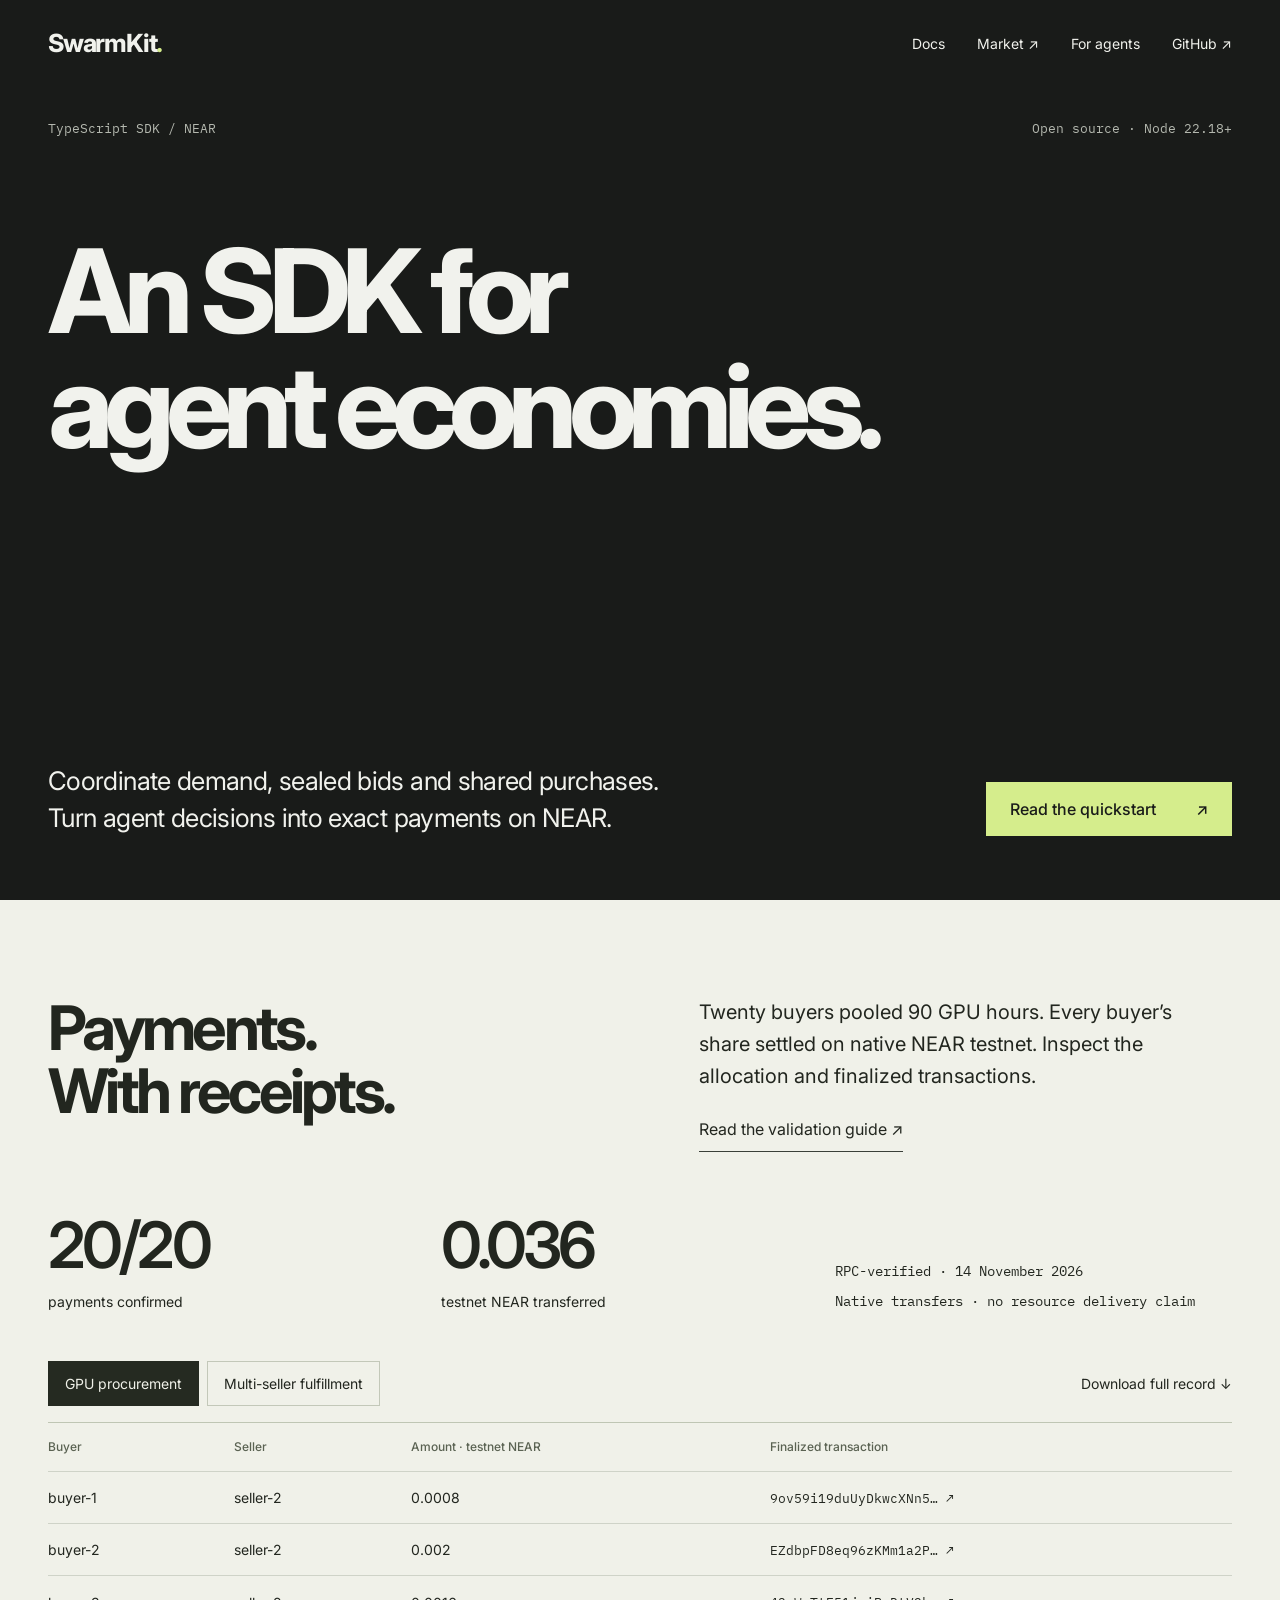
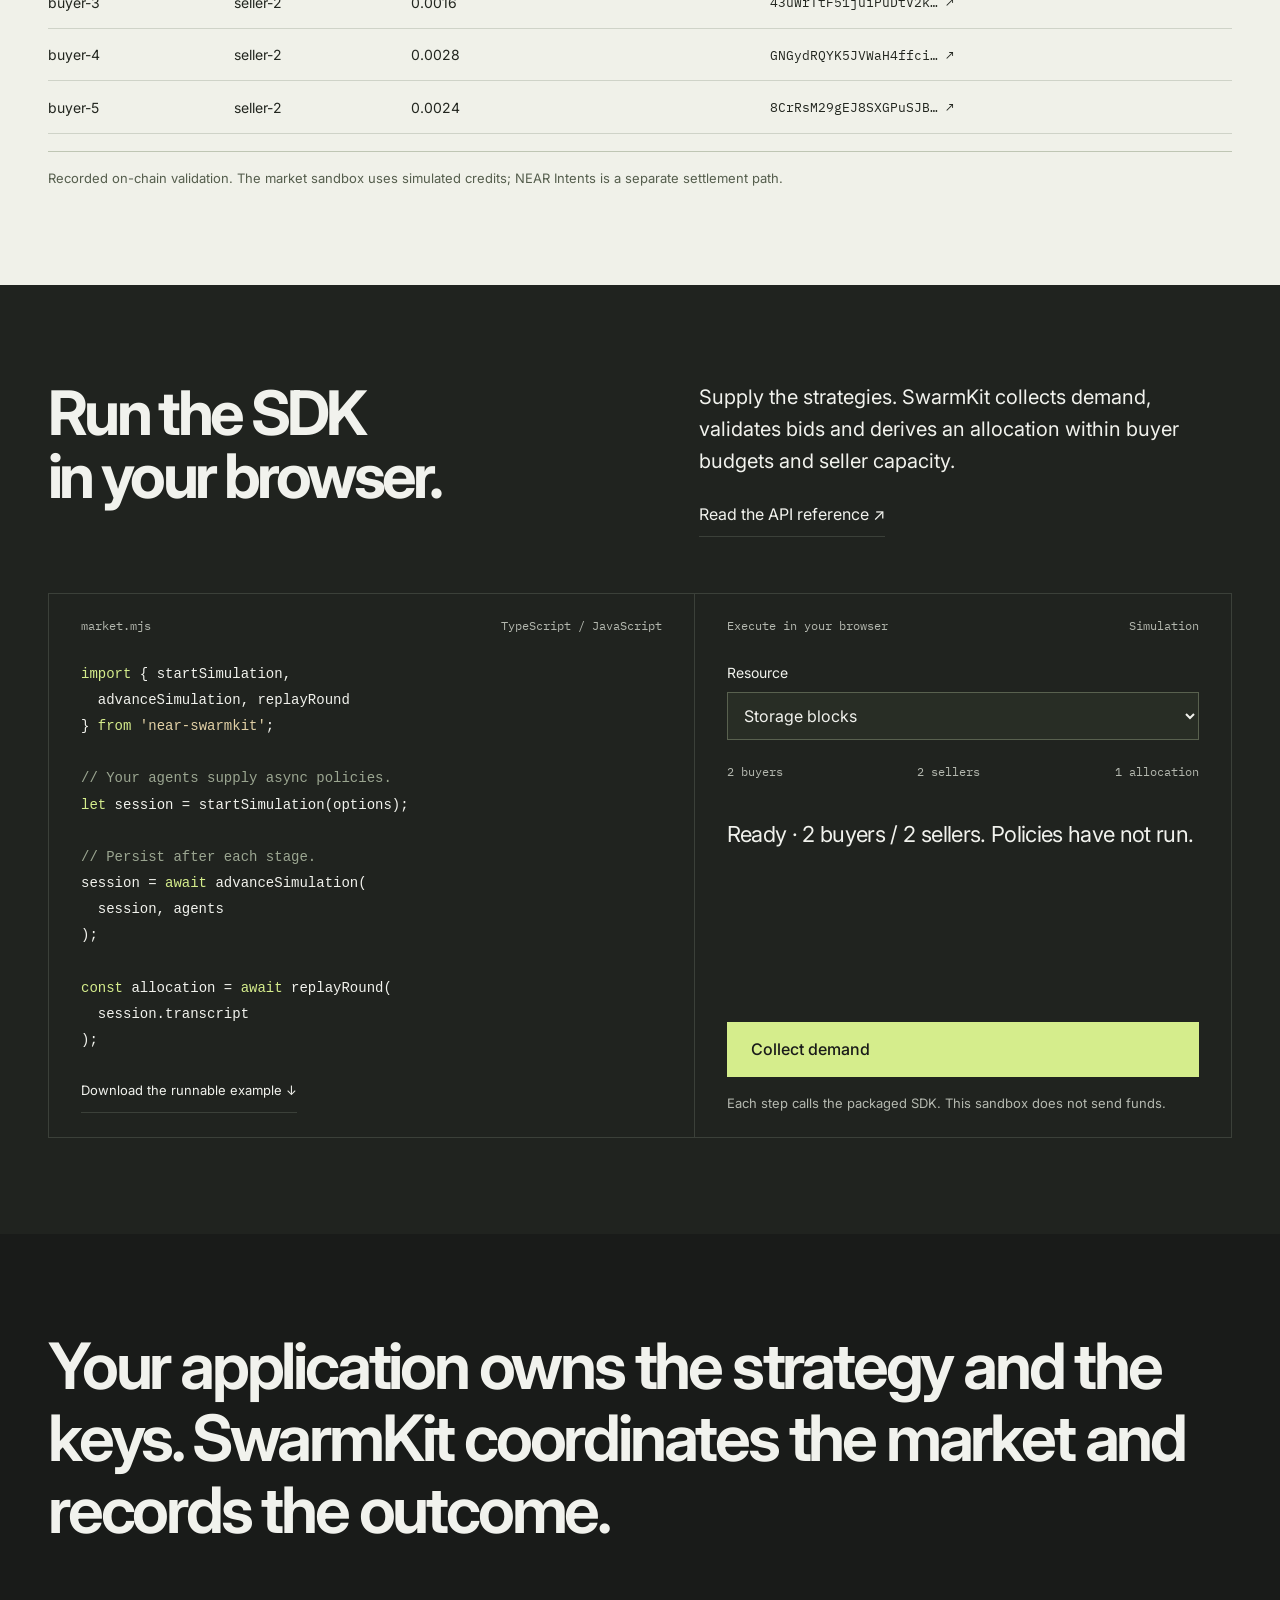
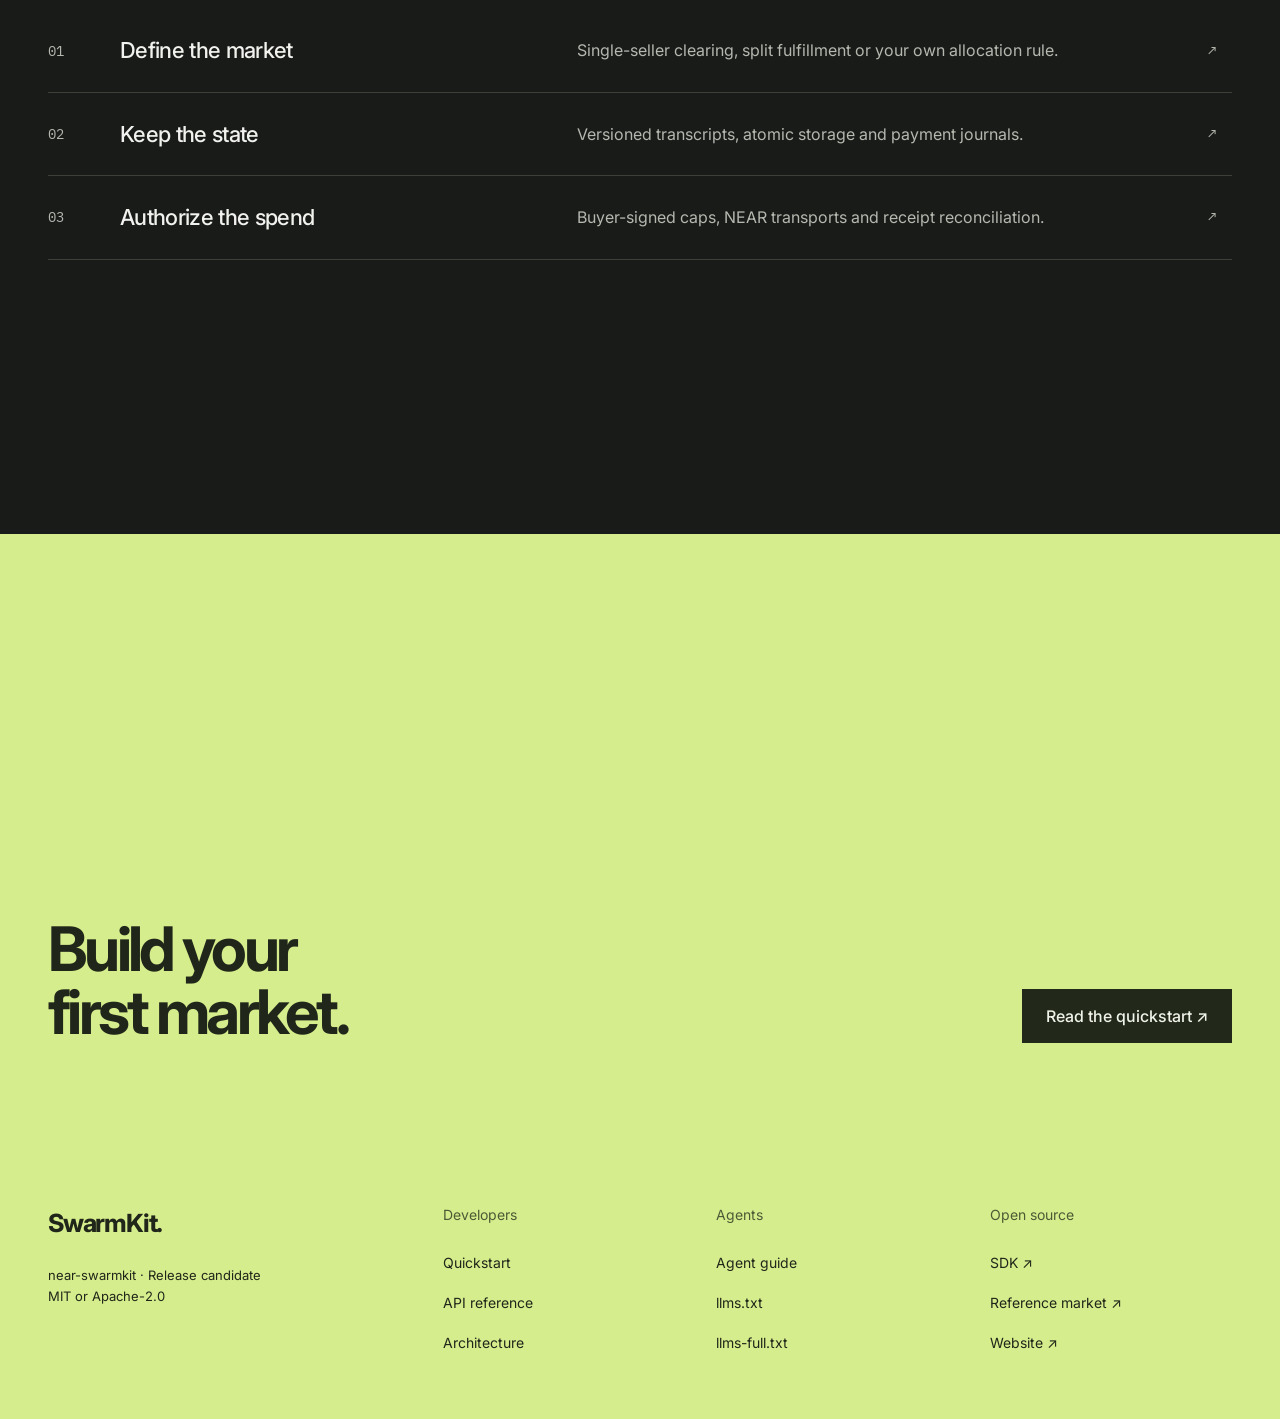
==== commit 33dba9a5: "docs: generated guides, API reference, search and SDK playground Co-Authored-By: Claude Opus 5.5 <no" ====
--- a/index.html
+++ b/index.html
@@ -1,111 +1,36 @@
 <!doctype html>
-<html lang="en" data-type="software" data-radius="sharp" data-buttons="tonal" data-motion>
-<head>
-  <meta charset="utf-8">
-  <meta name="viewport" content="width=device-width, initial-scale=1">
-  <title>SwarmKit | TypeScript SDK for agent procurement on NEAR</title>
-  <meta name="description" content="Pool agent demand, clear sealed bids, and settle each buyer’s share on NEAR with one TypeScript SDK.">
-  <meta name="theme-color" content="#0a0d14">
-  <meta name="page-type" content="software">
-  <meta name="site-kind" content="software">
-  <meta property="og:type" content="website">
-  <meta property="og:title" content="SwarmKit">
-  <meta property="og:description" content="TypeScript infrastructure for agent procurement on NEAR.">
-  <meta property="og:image" content="https://mikemoulder.github.io/swarmkit-site/share.jpg">
-  <meta name="twitter:card" content="summary_large_image">
-  <link rel="icon" href="./icon.svg" type="image/svg+xml">
-  <link rel="stylesheet" href="./assets/system.css">
-  <link rel="stylesheet" href="./assets/motion/motion.css">
-  <link rel="stylesheet" href="./assets/layout/layout.css">
-  <link rel="stylesheet" href="./site.css">
-  <script>document.documentElement.classList.add('m-enter');setTimeout(()=>document.documentElement.classList.add('m-enter-done'),700)</script>
-  <script type="module" src="./assets/system.js"></script>
-  <script type="module" src="./assets/motion/motion.js"></script>
-</head>
+<html lang="en" data-type="software" data-radius="sharp" data-buttons="solid">
+<head><meta charset="utf-8"><meta name="viewport" content="width=device-width,initial-scale=1">
+<title>SwarmKit — Agent economies on NEAR</title><meta name="description" content="A TypeScript SDK for agent economies on NEAR. Coordinate demand, sealed bidding, allocations and recoverable settlement."><meta name="theme-color" content="#191b19"><meta name="page-type" content="software"><meta name="site-kind" content="software"><meta property="og:title" content="SwarmKit — Agent economies on NEAR"><meta property="og:description" content="TypeScript coordination primitives, with native NEAR testnet validation."><meta property="og:type" content="website"><link rel="icon" href="./icon.svg"><link rel="stylesheet" href="./assets/system.css"><link rel="stylesheet" href="./site.css?v=20261114-3"></head>
 <body>
-  <!-- Software. Split hero, cornflower palette, sharp edges, tonal buttons, wordmark, dark band and pinned chapters. -->
-  <header class="site-header">
-    <div class="wrap topbar">
-      <a class="skip-link" href="#main">Skip to content</a>
-      <a class="brand" href="./" aria-label="SwarmKit home"><span class="brand-mark" aria-hidden="true">✳</span> SwarmKit</a>
-      <nav aria-label="Main">
-        <a href="./docs/">Docs</a>
-        <a href="./agents/">Agent guide</a>
-        <a href="https://github.com/mikemoulder/swarmkit">GitHub <span aria-hidden="true">↗</span></a>
-      </nav>
-    </div>
-  </header>
-  <main id="main">
-    <section class="hero hero--split" aria-labelledby="hero-title" data-enter>
-      <div class="wrap hero-grid">
-        <div class="hero__text">
-          <p class="eyebrow"><span></span> TYPESCRIPT SDK FOR NEAR</p>
-          <h1 id="hero-title">A market for your agents.</h1>
-          <p class="hero__lead">Pool demand, clear sealed bids, and settle each buyer’s share on NEAR. Start with a deterministic round that runs without credentials.</p>
-          <div class="hero-actions">
-            <a class="action primary" href="./docs/">Read the docs <span aria-hidden="true">↗</span></a>
-            <a class="action" href="https://mikemoulder.github.io/swarmkit-market/">Run the market <span aria-hidden="true">↗</span></a>
-          </div>
-          <code class="package-name">near-swarmkit <span> / </span> Node 22.18+</code>
-        </div>
-        <div class="hero__media market-visual" data-visual>
-          <div class="app-frame">
-            <header class="frame-top"><span><i></i> GPU procurement</span><span>SIMULATION</span></header>
-            <div class="frame-body">
-              <div class="frame-title"><div><small>ROUND 2026</small><p>NVIDIA H100</p></div><span>Cleared</span></div>
-              <div class="frame-metrics">
-                <div><small>Pooled demand</small><strong>90 <em>GPU hours</em></strong></div>
-                <div><small>Clearing price</small><strong>4 <em>credits / hour</em></strong></div>
-              </div>
-              <table>
-                <thead><tr><th scope="col">Seller</th><th scope="col">Price</th><th scope="col">Capacity</th><th scope="col">Outcome</th></tr></thead>
-                <tbody>
-                  <tr><th scope="row">Seller 01</th><td>2</td><td>89</td><td>Insufficient</td></tr>
-                  <tr class="winner"><th scope="row">Seller 02</th><td>4</td><td>90</td><td>Winner</td></tr>
-                  <tr><th scope="row">Seller 03</th><td>6</td><td>90</td><td>Eligible</td></tr>
-                </tbody>
-              </table>
-              <div class="frame-foot"><span>20 buyers · 5 sellers</span><span>360 simulated credits</span></div>
-            </div>
-          </div>
-        </div>
-      </div>
-    </section>
-    <section id="workflow" class="section workflow" style="--h: 2" data-moment="pinned-chapters" aria-labelledby="workflow-title">
-      <div class="wrap mo-pc__grid">
-        <div class="mo-pc__text">
-          <h2 id="workflow-title">From demand to settlement</h2>
-          <ol class="mo-pc__steps">
-            <li class="mo-pc__step">
-              <h3>Pool demand and seal bids</h3>
-              <p>Each buyer submits a quantity and a spending cap. Sellers commit to their prices and capacity before reveals open.</p>
-              <div class="mo-pc__visual stage-visual" aria-hidden="true"><span>01 / COMMIT</span><b>90 GPU hours</b><div><code>seller-1</code><code>sha256: c8…</code></div><div><code>seller-2</code><code>sha256: b4…</code></div><div><code>seller-3</code><code>sha256: 71…</code></div></div>
-            </li>
-            <li class="mo-pc__step">
-              <h3>Clear the market</h3>
-              <p>Use lowest-price clearing, split demand across sellers, or supply your own allocation rule.</p>
-              <div class="mo-pc__visual stage-visual" aria-hidden="true"><span>02 / CLEAR</span><b>4 credits / hour</b><div><code>Seller 01 · 89 hours</code><code>Rejected</code></div><div><code>Seller 02 · 90 hours</code><code>Winner</code></div></div>
-            </li>
-            <li class="mo-pc__step">
-              <h3>Settle and audit</h3>
-              <p>Turn the allocation into exact payments. Approve buyer spend, resume settlement from a journal, and reconcile finalized receipts.</p>
-              <div class="mo-pc__visual stage-visual" aria-hidden="true"><span>03 / AUDIT</span><b>20 buyer payments</b><div><code>Round transcript</code><code>Replay</code></div><div><code>Per-buyer shares</code><code>Reconcile</code></div></div>
-            </li>
-          </ol>
-        </div>
-        <div class="mo-pc__visuals frame" aria-hidden="true"></div>
-      </div>
-    </section>
-    <section class="section proof" aria-labelledby="proof-title">
-      <div class="wrap">
-        <h2 id="proof-title">From the SDK to NEAR testnet</h2>
-        <div class="proof-grid">
-          <article><strong>20</strong><h3>GPU payments</h3><p>Twenty buyers paid their individual shares. The finalized transfers totaled 0.036 testnet NEAR.</p><a href="https://github.com/mikemoulder/swarmkit#settlement-evidence">Inspect the GPU run ↗</a></article>
-          <article><strong>2</strong><h3>Sellers in a split order</h3><p>One five-hour order cleared across two sellers. The same payment journal resumed and reconciled both transfers.</p><a href="https://github.com/mikemoulder/swarmkit#settlement-evidence">Inspect the split run ↗</a></article>
-        </div>
-      </div>
-    </section>
-  </main>
-  <footer class="site-footer"><div class="wrap"><span class="brand">SwarmKit</span><nav aria-label="Footer"><a href="./docs/">Docs</a><a href="./agents/">Agent guide</a><a href="./llms.txt">llms.txt</a><a href="https://github.com/mikemoulder/swarmkit">Source ↗</a></nav></div></footer>
-</body>
-</html>
+<!-- Reference-led typography and evidence. Charcoal / citron. Original SwarmKit content. -->
+<a class="skip-link" href="#main">Skip to content</a>
+<header class="site-header"><div class="wrap topbar"><a class="brand" href="./">SwarmKit<span class="brand-dot">.</span></a><nav aria-label="Main"><a href="./docs/">Docs</a><a href="https://mikemoulder.github.io/swarmkit-market/">Market ↗</a><a href="./agents/">For agents</a><a href="https://github.com/mikemoulder/swarmkit">GitHub ↗</a></nav></div></header>
+<main id="main">
+<section class="hero" data-enter><div class="wrap"><div class="hero-meta"><span>TypeScript SDK / NEAR</span><span>Open source · Node 22.18+</span></div><h1>An SDK for<br><span>agent economies.</span></h1><div class="hero-bottom"><p>Coordinate demand, sealed bids and shared purchases. Turn agent decisions into exact payments on NEAR.</p><a class="action primary" href="./docs/">Read the quickstart <span aria-hidden="true">↗</span></a></div></div></section>
+<section class="section evidence-section" id="testnet"><div class="wrap">
+<div class="section-head"><h2>Payments.<br>With receipts.</h2><div><p>Twenty buyers pooled 90 GPU hours. Every buyer’s share settled on native NEAR testnet. Inspect the allocation and finalized transactions.</p><a class="text-link" href="./settlement/">Read the validation guide ↗</a></div></div>
+<div class="proof-bar"><div><strong id="payment-count">20/20</strong><span>payments confirmed</span></div><div><strong id="near-total">0.036</strong><span>testnet NEAR transferred</span></div><div class="proof-meta"><span>RPC-verified · 14 November 2026</span><span>Native transfers · no resource delivery claim</span></div></div>
+<div class="evidence-toolbar"><div class="switcher" role="group" aria-label="Validation run"><button data-evidence="gpu" aria-pressed="true">GPU procurement</button><button data-evidence="split" aria-pressed="false">Multi-seller fulfillment</button></div><a id="evidence-download" href="./evidence/gpu.json">Download full record ↓</a></div><div class="receipt-table" id="receipt-table" aria-live="polite"><p>Loading recorded testnet receipts…</p></div><p class="small-note">Recorded on-chain validation. The market sandbox uses simulated credits; NEAR Intents is a separate settlement path.</p>
+</div></section>
+<section class="section sdk-section" id="sdk"><div class="wrap"><div class="section-head"><h2>Run the SDK<br>in your browser.</h2><div><p>Supply the strategies. SwarmKit collects demand, validates bids and derives an allocation within buyer budgets and seller capacity.</p><a class="text-link" href="./reference/">Read the API reference ↗</a></div></div>
+<div class="sdk-workbench app-frame"><div class="sdk-code"><div class="code-heading"><span>market.mjs</span><span>TypeScript / JavaScript</span></div><pre><code><span class="syntax-key">import</span> { startSimulation,
+  advanceSimulation, replayRound
+} <span class="syntax-key">from</span> <span class="syntax-string">'near-swarmkit'</span>;
+
+<span class="syntax-comment">// Your agents supply async policies.</span>
+<span class="syntax-key">let</span> session = startSimulation(options);
+
+<span class="syntax-comment">// Persist after each stage.</span>
+session = <span class="syntax-key">await</span> advanceSimulation(
+  session, agents
+);
+
+<span class="syntax-key">const</span> allocation = <span class="syntax-key">await</span> replayRound(
+  session.transcript
+);</code></pre><a class="text-link" href="./examples/incremental-market.mjs">Download the runnable example ↓</a></div><div class="sdk-run"><div class="code-heading"><span>Execute in your browser</span><span>Simulation</span></div><label for="play-resource">Resource</label><select id="play-resource"><option value="storage">Storage blocks</option><option value="inference">Inference credits</option></select><div class="run-participants"><span>2 buyers</span><span>2 sellers</span><span>1 allocation</span></div><div id="play-output" aria-live="polite">Loading SDK…</div><button id="play-step" class="action primary" disabled>Collect demand</button><p class="small-note">Each step calls the packaged SDK. This sandbox does not send funds.</p></div></div>
+</div></section>
+<section class="section integration-section" data-moment="word-highlight"><div class="wrap"><h2 class="mo-wh__text">Your application owns the strategy and the keys. SwarmKit coordinates the market and records the outcome.</h2><div class="integration-rows"><a href="./mechanisms/"><span>01</span><h3>Define the market</h3><p>Single-seller clearing, split fulfillment or your own allocation rule.</p><span aria-hidden="true">↗</span></a><a href="./storage/"><span>02</span><h3>Keep the state</h3><p>Versioned transcripts, atomic storage and payment journals.</p><span aria-hidden="true">↗</span></a><a href="./settlement/"><span>03</span><h3>Authorize the spend</h3><p>Buyer-signed caps, NEAR transports and receipt reconciliation.</p><span aria-hidden="true">↗</span></a></div></div></section>
+</main>
+<footer class="closing site-footer"><div class="wrap"><div class="closing-top"><h2>Build your<br>first market.</h2><a class="action primary" href="./docs/">Read the quickstart ↗</a></div><div class="footer-bottom"><div><a class="brand" href="./">SwarmKit.</a><p>near-swarmkit · Release candidate<br>MIT or Apache-2.0</p></div><nav aria-label="Documentation"><span>Developers</span><a href="./docs/">Quickstart</a><a href="./reference/">API reference</a><a href="./architecture/">Architecture</a></nav><nav aria-label="Agent resources"><span>Agents</span><a href="./agents/">Agent guide</a><a href="./llms.txt">llms.txt</a><a href="./llms-full.txt">llms-full.txt</a></nav><nav aria-label="Source"><span>Open source</span><a href="https://github.com/mikemoulder/swarmkit">SDK ↗</a><a href="https://github.com/mikemoulder/swarmkit-market">Reference market ↗</a><a href="https://github.com/mikemoulder/swarmkit-site">Website ↗</a></nav></div></div></footer>
+<script type="module" src="./playground.mjs"></script><script type="module" src="./evidence.mjs"></script><script type="module" src="./assets/moments/moments.js"></script></body></html>
--- a/site.css
+++ b/site.css
@@ -1,125 +1,16 @@
-@import url('https://fonts.googleapis.com/css2?family=Inter:wght@400..700&family=IBM+Plex+Mono:wght@400;500&display=swap');
-
-:root {
-  --p-bg: #0a0d14;
-  --p-surface: #131824;
-  --p-ink: #e9edf3;
-  --p-muted: #a2acbd;
-  --p-accent: #5ab9fc;
-  --p-accent-ink: #0a0d14;
-  --p-action: #5ab9fc;
-  --p-action-ink: #0a0d14;
-  --font-display: Inter, system-ui, sans-serif;
-  --font-text: Inter, system-ui, sans-serif;
-  --font-mono: "IBM Plex Mono", ui-monospace, monospace;
-  --display-weight: 500;
-  --display-tracking: -.06em;
-  --rule: #283246;
-}
-body { background: var(--p-bg); color: var(--p-ink); }
-a { color: inherit; }
-a:focus-visible, button:focus-visible { outline: 2px solid var(--p-accent); outline-offset: 4px; }
-.site-header { border-bottom: 1px solid var(--rule); position: absolute; inset: 0 0 auto; z-index: 4; }
-.topbar, .site-footer .wrap { min-height: 72px; display: flex; align-items: center; justify-content: space-between; gap: 16px; }
-.topbar nav, .site-footer nav { display: flex; gap: clamp(10px, 3vw, 30px); align-items: center; }
-.topbar nav a, .site-footer nav a { display: inline-flex; align-items: center; min-height: 44px; gap: 5px; font-size: .88rem; color: var(--p-muted); text-decoration: none; }
-.topbar nav a:hover, .site-footer nav a:hover { color: var(--p-accent); }
-.brand { font-weight: 700; letter-spacing: -.045em; font-size: 1.25rem; text-decoration: none; white-space: nowrap; }
-.brand-mark { color: var(--p-accent); margin-right: 3px; }
-main > .hero { height: auto; min-height: 100svh; padding: 118px 0 58px; display: grid; align-items: center; }
-main > .hero > .wrap.hero-grid { display: grid; grid-template-columns: minmax(0, .85fr) minmax(0, 1.15fr); align-items: center; gap: clamp(26px, 5.3vw, 82px); }
-.hero-grid > .hero__text, .hero-grid > .hero__media { grid-column: auto; grid-row: auto; min-width: 0; }
-.eyebrow, .frame-top, .frame-title small, .frame-foot, .package-name, .stage-visual > span { font: 500 .76rem/1.5 var(--font-mono); letter-spacing: .04em; }
-.eyebrow { color: var(--p-accent); display: flex; align-items: center; gap: 10px; margin-bottom: 20px; }
-.eyebrow span, .frame-top i { width: 7px; height: 7px; background: var(--p-accent); display: inline-block; border-radius: 50%; }
-.hero h1 { font-size: clamp(2.65rem, 6vw, 5.35rem); line-height: 1.01; letter-spacing: -.073em; font-weight: 500; max-width: 10ch; }
-.hero .hero__lead { color: var(--p-muted); font-size: clamp(1rem, 1.45vw, 1.23rem); line-height: 1.58; margin: 24px 0 0; max-width: 41ch; }
-.hero-actions { display: flex; flex-wrap: wrap; gap: 10px; margin: 27px 0 19px; }
-.action { border: 1px solid var(--rule); min-height: 46px; padding: 10px 14px; display: inline-flex; gap: 12px; align-items: center; justify-content: space-between; font-weight: 600; font-size: .88rem; text-decoration: none; transition: transform .18s, background .18s; }
-.action:hover { background: #18263b; transform: translateY(-2px); }
-.action:active { transform: translateY(1px); }
-.action.primary { background: var(--p-accent); border-color: var(--p-accent); color: #0a0d14; }
-.action.primary:hover { background: #9dd7ff; }
-.package-name { color: var(--p-muted); }
-.package-name span { color: var(--p-accent); }
-.hero .market-visual { background: radial-gradient(ellipse at 57% 43%, #1d3954, #0e1522 70%); border: 1px solid #26394f; min-height: clamp(360px, 62vh, 620px); height: auto; padding: clamp(14px, 3.7vw, 55px); display: grid; place-items: center; position: relative; }
-.app-frame { width: 100%; min-width: 0; background: #111824; border: 1px solid #3b4b61; box-shadow: 0 24px 64px #0008; }
-.frame-top, .frame-foot { display: flex; justify-content: space-between; align-items: center; gap: 8px; color: #acb8cb; }
-.frame-top { padding: 12px 16px; border-bottom: 1px solid var(--rule); }
-.frame-top i { margin-right: 5px; }
-.frame-body { padding: clamp(12px, 2vw, 24px); }
-.frame-title { display: flex; align-items: end; justify-content: space-between; gap: 8px; }
-.frame-title small { color: #a0adbf; }
-.frame-title p { font-size: clamp(1.2rem, 2.5vw, 2rem); letter-spacing: -.05em; line-height: 1.25; }
-.frame-title > span { font: .73rem var(--font-mono); color: #7ae3bf; background: #16392f; padding: 5px 8px; }
-.frame-metrics { display: grid; grid-template-columns: 1fr 1fr; gap: 8px; margin: 19px 0; }
-.frame-metrics div { padding: 10px; background: #1a2333; }
-.frame-metrics small, .frame-metrics em { color: #b0bed1; }
-.frame-metrics strong { display: block; font-size: clamp(1.15rem, 2.2vw, 1.75rem); font-weight: 500; line-height: 1.24; }
-.frame-metrics em { font: 400 .62rem var(--font-mono); white-space: nowrap; }
-.app-frame table { width: 100%; border-collapse: collapse; font: .73rem/1.4 var(--font-mono); text-align: left; }
-.app-frame th, .app-frame td { border-bottom: 1px solid #2a3448; padding: 8px 4px; }
-.app-frame thead { color: #aab7cc; }
-.app-frame tbody th { font-weight: 500; white-space: nowrap; }
-.app-frame .winner { color: #8dd8ff; background: #152c41; }
-.frame-foot { padding-top: 15px; font-size: .64rem; }
-.workflow { background: #111824; }
-.stage-visual { display: grid; align-content: center; padding: clamp(15px, 4vw, 52px); gap: 12px; background: #0b101a; border: 1px solid var(--rule); min-height: 178px; }
-.stage-visual > span { color: var(--p-accent); }
-.stage-visual b { font-size: clamp(1.2rem, 3vw, 2.7rem); font-weight: 500; letter-spacing: -.05em; }
-.stage-visual div { display: flex; gap: 8px; justify-content: space-between; border-top: 1px solid var(--rule); padding-top: 8px; font-size: clamp(.66rem, 1.05vw, .87rem); color: var(--p-muted); }
-main > .proof > .wrap { display: grid; align-content: center; gap: clamp(24px, 6vh, 60px); }
-.proof h2, .workflow h2 { font-weight: 500; font-size: clamp(2rem, 5vw, 4.1rem); line-height: 1.03; letter-spacing: -.06em; }
-.proof-grid { display: grid; grid-template-columns: 1fr 1fr; gap: 24px; }
-.proof article { border-top: 1px solid var(--rule); padding: clamp(18px, 4vw, 40px) 0; display: grid; gap: 14px; }
-.proof article strong { color: var(--p-accent); font-size: clamp(3rem, 8vw, 6rem); font-weight: 500; line-height: 1; letter-spacing: -.07em; }
-.proof h3 { font-size: 1.4rem; }
-.proof p { max-width: 42ch; color: var(--p-muted); }
-.proof a { color: var(--p-accent); width: fit-content; min-height: 44px; display: inline-flex; align-items: center; }
-.site-footer { border-top: 1px solid var(--rule); }
-.docs-body .site-header { position: relative; }
-.docs-layout { display: grid; grid-template-columns: 190px minmax(0, 1fr); gap: clamp(25px, 5vw, 76px); padding-block: clamp(32px, 7vw, 96px); }
-.docs-nav { align-self: start; position: sticky; top: 24px; display: grid; gap: 5px; }
-.docs-nav a { display: flex; align-items: center; min-height: 44px; padding: 5px 10px; border-left: 2px solid transparent; color: var(--p-muted); text-decoration: none; }
-.docs-nav a:hover, .docs-nav [aria-current] { border-color: var(--p-accent); color: var(--p-ink); background: var(--p-surface); }
-.docs-content { max-width: 790px; min-width: 0; }
-.docs-content h1 { font-size: clamp(2.35rem, 5vw, 4.6rem); letter-spacing: -.065em; line-height: 1.04; margin: 0 0 18px; }
-.docs-content h2 { font-size: clamp(1.5rem, 3vw, 2.45rem); letter-spacing: -.035em; margin: 45px 0 12px; }
-.docs-content p, .docs-content ul, .docs-content ol, .docs-content pre { margin: 12px 0 18px; }
-.docs-content p, .docs-content li { color: var(--p-muted); line-height: 1.68; }
-.docs-content ul, .docs-content ol { padding-left: 23px; }
-.docs-content ul { list-style: disc; }
-.docs-content ol { list-style: decimal; }
-.docs-content code { color: #b4dfff; font: .9em var(--font-mono); }
-.docs-content pre { padding: 16px; background: var(--p-surface); border: 1px solid var(--rule); overflow: auto; tab-size: 2; }
-.docs-content pre code { font-size: .78rem; line-height: 1.55; }
-.docs-content a { color: var(--p-accent); }
-.docs-content .note { padding: 12px 16px; border-left: 2px solid var(--p-accent); background: var(--p-surface); }
-.doc-table { width: 100%; border-collapse: collapse; text-align: left; margin-block: 18px; }
-.doc-table th, .doc-table td { padding: 12px 8px; border-bottom: 1px solid var(--rule); vertical-align: top; }
-.doc-table td code { overflow-wrap: anywhere; }
-@media (max-width: 760px) {
-  main > .hero { padding: 96px 0 38px; }
-  main > .hero > .wrap.hero-grid, .proof-grid { grid-template-columns: 1fr; }
-  .hero h1 { max-width: 13ch; }
-  .hero .market-visual { min-height: 0; }
-  main > .proof > .wrap { align-content: start; }
-  .docs-layout { grid-template-columns: 1fr; }
-  .docs-nav { position: static; display: flex; gap: 2px; flex-wrap: wrap; }
-  .docs-nav a { font-size: .82rem; }
-}
-@media (max-width: 420px) {
-  .topbar nav { gap: 10px; }
-  .topbar nav a { font-size: .76rem; }
-  .hero .hero__lead { margin-top: 15px; }
-  .eyebrow { margin-bottom: 12px; }
-  .hero-actions { margin: 17px 0 10px; }
-  .frame-top { padding: 8px; font-size: .64rem; }
-  .app-frame table { font-size: .63rem; }
-  .frame-metrics { margin: 10px 0; }
-  .frame-foot { font-size: .58rem; }
-  .site-footer .wrap { flex-wrap: wrap; }
-}
-@media (prefers-reduced-motion: reduce) {
-  .action { transition: none; }
-}
+@import url('https://fonts.googleapis.com/css2?family=Inter:wght@400;500;600;650;700;750;800&family=IBM+Plex+Mono:wght@400;500&display=swap');
+:root{--p-bg:#191b19;--p-surface:#232623;--p-ink:#f1f2ed;--p-muted:#b4b8af;--p-accent:#d5ed8c;--p-accent-ink:#191b19;--p-action:#d5ed8c;--p-action-ink:#191b19;--font-display:Inter,Arial,sans-serif;--font-text:Inter,Arial,sans-serif;--font-mono:'IBM Plex Mono',monospace;--display-weight:750;--display-tracking:-.055em;--rule:#3b4039;--t-h2:clamp(36px,4.8vw,72px);--ink:var(--p-ink);--bg:var(--p-bg);--accent:var(--p-accent)}
+*{box-sizing:border-box}html{scroll-behavior:auto}body{margin:0;background:var(--p-bg);color:var(--p-ink);font:16px/1.65 var(--font-text)}a{color:inherit;text-underline-offset:5px}button,input,select{font:inherit}a:focus-visible,button:focus-visible,input:focus-visible,select:focus-visible{outline:2px solid var(--p-accent);outline-offset:5px}button{cursor:pointer}a:hover{color:var(--p-accent)}button:disabled{opacity:.55;cursor:wait}.wrap{width:calc(100% - 96px);max-width:1440px;margin-inline:auto}.site-header{position:absolute;inset:0 0 auto;z-index:5}.topbar{display:flex;align-items:center;justify-content:space-between;min-height:88px;gap:24px}.brand{font-size:25px;font-weight:750;letter-spacing:-1.2px;text-decoration:none;white-space:nowrap}.brand-dot{color:var(--p-accent)}.topbar nav{display:flex;align-items:center;gap:32px}.topbar nav a{display:inline-flex;align-items:center;min-height:44px;text-decoration:none;font-size:14px}.skip-link{position:fixed;top:8px;left:8px;z-index:99;transform:translateY(-180%);background:var(--p-accent);color:#191b19;padding:12px}.skip-link:focus{transform:none}h1,h2,h3,p{margin:0}h1,h2,h3{font-family:var(--font-display)}.hero{height:100svh;min-height:680px;padding:144px 0 48px}.hero>.wrap{height:100%;display:flex;flex-direction:column}.hero-meta{display:flex;justify-content:space-between;font:13px var(--font-mono);color:var(--p-muted)}.hero h1{font-size:clamp(64px,9.1vw,144px);font-weight:750;letter-spacing:-.073em;line-height:.99;margin-top:48px;max-width:none}.hero h1 span{white-space:nowrap}.hero-bottom{margin-top:auto;padding-top:48px;display:flex;align-items:flex-end;justify-content:space-between;gap:48px}.hero-bottom p{font-size:clamp(20px,2vw,28px);line-height:1.45;max-width:660px;letter-spacing:-.025em}.action{min-height:52px;display:inline-flex;align-items:center;justify-content:space-between;gap:40px;border:0;padding:14px 24px;border-radius:0;font-size:16px;font-weight:500;text-decoration:none;white-space:nowrap;transition:background .18s,transform .18s}.action.primary{background:var(--p-accent);color:#191b19}.action:hover{transform:translateY(-2px);background:#e3f6b0}.action:active{transform:translateY(1px)}.hero h1{animation:hero-enter .6s ease-out both}@keyframes hero-enter{from{opacity:0;transform:translateY(18px)}to{opacity:1;transform:none}}.section{height:auto;min-height:100svh;padding:96px 0}.section-head{display:grid;grid-template-columns:1.1fr 1fr;gap:64px;align-items:start;margin-bottom:56px}.section-head h2,.closing h2{font-size:var(--t-h2);font-weight:700;line-height:1.03;letter-spacing:-.06em}.section-head p{max-width:510px;font-size:20px;line-height:1.6}.text-link{display:inline-flex;align-items:center;min-height:44px;margin-top:16px;text-decoration:none;border-bottom:1px solid var(--rule)}.evidence-section{background:#f0f1e9;color:#22261f}.evidence-section a:hover{color:#4c621e}.evidence-section :focus-visible{outline-color:#4c621e}.proof-bar{display:grid;grid-template-columns:1fr 1fr 1.15fr;gap:48px;margin-bottom:48px;align-items:end}.proof-bar>div{display:flex;flex-direction:column}.proof-bar strong{font-size:clamp(40px,5vw,72px);line-height:1.15;font-weight:600;letter-spacing:-.06em}.proof-bar>div>span{font-size:14px;margin-top:8px}.proof-meta{font:13px/1.6 var(--font-mono)}.evidence-toolbar{display:flex;justify-content:space-between;align-items:center;gap:24px;margin-bottom:16px;font-size:14px}.switcher{display:flex;gap:8px}.switcher button{border:1px solid #c3c8b9;background:transparent;padding:10px 16px;min-height:44px;color:inherit}.switcher button[aria-pressed=true]{background:#252a21;color:#f0f1e9;border-color:#252a21}.receipt-table{overflow:auto;max-height:330px;border-block:1px solid #bfc6b4}table{width:100%;border-collapse:collapse;text-align:left;font-size:14px}th,td{padding:14px 16px;border-bottom:1px solid #cfd3c8;white-space:nowrap}th:first-child,td:first-child{padding-left:0}thead th{font-weight:500;font-size:12px;color:#5a6252}td a{font-family:var(--font-mono);font-size:13px}.small-note{font-size:13px;line-height:1.6;margin-top:16px;color:var(--p-muted)}.evidence-section .small-note{color:#555e4d}.sdk-section{background:#20231f}.sdk-workbench{display:grid;grid-template-columns:1.2fr 1fr;border:1px solid var(--rule);background:transparent;box-shadow:none;border-radius:0}.sdk-code{padding:24px 32px}.code-heading{display:flex;justify-content:space-between;gap:16px;font:12px var(--font-mono);color:var(--p-muted);margin-bottom:28px}.sdk-code pre{padding:0;margin:0;background:none;overflow:auto;font:14px/1.8 var(--font-mono)}.syntax-key{color:#d5ed8c}.syntax-string{color:#e2d1a6}.syntax-comment{color:#9ba691}.sdk-code .text-link{font-size:13px}.sdk-run{border-left:1px solid var(--rule);padding:24px 32px;display:flex;flex-direction:column;align-items:stretch}.sdk-run label{font-size:14px;margin-bottom:8px}.sdk-run select{background:#282d25;color:var(--p-ink);border:1px solid #59614f;padding:12px;width:100%;border-radius:0}.run-participants{display:flex;justify-content:space-between;font:12px var(--font-mono);padding:24px 0;color:var(--p-muted)}#play-output{font-size:22px;line-height:1.4;letter-spacing:-.03em;min-height:120px;padding:16px 0 32px}.sdk-run .action{margin-top:auto}.integration-section .mo-wh__text{font-size:clamp(36px,5vw,72px);font-weight:650;line-height:1.12;letter-spacing:-.05em;max-width:1160px;margin-bottom:64px}.integration-rows>a{display:grid;grid-template-columns:48px 1fr 1.4fr 24px;gap:24px;align-items:center;padding:28px 0;border-bottom:1px solid var(--rule);text-decoration:none}.integration-rows>a>span{font:14px var(--font-mono);color:var(--p-muted)}.integration-rows h3{font-size:22px;font-weight:500;letter-spacing:-.03em}.integration-rows p{font-size:16px;color:var(--p-muted)}.closing{min-height:85svh;padding:96px 0 48px;background:#d5ed8c;color:#20261a}.closing-top{display:flex;justify-content:space-between;align-items:end;gap:32px;padding-bottom:96px}.closing .action.primary{background:#22291b;color:#f0f3e9}.closing a:hover{color:inherit;text-decoration:underline}.footer-bottom{display:grid;grid-template-columns:1.5fr 1fr 1fr 1fr;gap:32px}.footer-bottom p{font-size:13px;margin-top:20px}.footer-bottom nav{display:flex;flex-direction:column;align-items:start;font-size:14px}.footer-bottom nav>span{color:#4d5a36;margin-bottom:16px}.footer-bottom nav a{display:inline-flex;align-items:center;min-height:40px;text-decoration:none}
+/* Shared documentation system. */
+.docs-body .site-header{position:sticky;top:0;background:var(--p-bg);border-bottom:1px solid var(--rule)}.docs-body .topbar{min-height:72px}.docs-layout{display:grid;grid-template-columns:230px minmax(0,1fr) 175px;gap:48px;padding-top:48px;align-items:start}.docs-nav{position:sticky;top:104px;max-height:calc(100vh - 128px);overflow:auto;padding-right:12px}.doc-search-label{font-size:13px;color:var(--p-muted);display:block;margin-bottom:24px}.doc-search-label input{display:block;width:100%;padding:12px;margin-top:8px;background:#252923;border:1px solid var(--rule);border-radius:0;color:var(--p-ink);font-size:13px}.docs-nav h2{font-size:12px;color:#939c8a;font-weight:500;margin:24px 0 8px}.docs-nav a{display:block;text-decoration:none;font-size:13px;line-height:1.5;padding:11px 12px;min-height:42px;color:#ccd1c6}.docs-nav a[aria-current=page]{background:#292f24;color:var(--p-accent);border-left:2px solid var(--p-accent)}#search-results:not(:empty){padding-bottom:16px;border-bottom:1px solid var(--rule)}.docs-content{min-width:0;max-width:850px;padding-bottom:96px}.doc-breadcrumb{font:12px var(--font-mono);color:var(--p-muted);margin-bottom:24px}.docs-content h1{font-size:clamp(36px,4vw,56px);line-height:1.06;letter-spacing:-.06em;font-weight:700;margin-bottom:24px}.docs-content>p:first-of-type{font-size:20px;color:#b7c1ad;line-height:1.5;margin-bottom:32px}.docs-content p,.docs-content li{font-size:16px;line-height:1.8}.docs-content p{margin-bottom:20px}.docs-content h2{font-size:27px;line-height:1.2;letter-spacing:-.035em;font-weight:600;margin:48px 0 24px;scroll-margin-top:104px}.docs-content h3{font-size:20px;margin:32px 0 16px}.docs-content ul,.docs-content ol{padding-left:24px}.docs-content li{margin:8px 0}.docs-content code{font:.85em var(--font-mono);color:#deebc5;overflow-wrap:anywhere}.docs-content pre{background:#22271e;border:1px solid #3b4332;margin:0 0 24px;padding:24px;overflow:auto;font:13px/1.8 var(--font-mono);white-space:pre;clear:both}.docs-content pre code{font:inherit;overflow-wrap:normal}.copy-code{font-size:12px;float:right;border:1px solid var(--rule);padding:8px 12px;min-height:36px;background:#2c3424;color:var(--p-ink);margin:0 0 8px}.docs-content a{color:var(--p-accent)}.docs-toc{position:sticky;top:120px;font-size:12px}.docs-toc h2{font-size:12px;font-weight:500;margin-bottom:16px;color:var(--p-muted)}.docs-toc a{display:block;padding:8px 0;text-decoration:none;line-height:1.5;color:#aeb8a5}.docs-body .site-footer{background:transparent;color:var(--p-ink);padding:32px 0;min-height:0;border-top:1px solid var(--rule)}.docs-body .site-footer>.wrap{display:flex;justify-content:space-between}.docs-body .site-footer nav{display:flex;gap:24px;font-size:13px}.page-actions{display:flex;gap:20px;align-items:center;margin-bottom:32px;font-size:13px}.page-actions button{padding:10px 14px;background:transparent;border:1px solid var(--rule);color:var(--p-ink)}.page-next{display:flex;justify-content:space-between;padding-top:32px;margin-top:48px;border-top:1px solid var(--rule);gap:24px;font-size:14px}
+@media(max-width:1100px){.wrap{width:calc(100% - 64px)}.topbar nav{gap:24px}.hero h1{font-size:9vw}.hero-bottom p{max-width:55%;font-size:22px}.section-head{gap:32px}.proof-bar{gap:24px}.proof-meta{font-size:11px}.docs-layout{grid-template-columns:210px minmax(0,1fr);gap:40px}.docs-toc{display:none}.sdk-code,.sdk-run{padding:24px}.footer-bottom{gap:24px}}
+@media(max-width:700px){.wrap{width:calc(100% - 40px)}.topbar{min-height:80px;gap:12px}.brand{font-size:21px}.topbar nav{gap:14px}.topbar nav a{font-size:12px}.topbar nav a:last-child{display:none}.hero{padding:128px 0 32px;min-height:640px}.hero-meta{font-size:11px;gap:24px}.hero-meta span:last-child{max-width:100px;text-align:right}.hero h1{font-size:clamp(42px,11.1vw,76px);line-height:1.06;margin-top:64px;letter-spacing:-.065em}.hero h1 span{white-space:normal}.hero-bottom{flex-direction:column;align-items:stretch;gap:32px}.hero-bottom p{max-width:100%;font-size:21px}.action{width:100%;min-height:52px}.section{padding:64px 0;min-height:0}.section-head{grid-template-columns:1fr;gap:24px;margin-bottom:40px}.section-head h2,.closing h2{font-size:44px}.section-head p{font-size:17px}.proof-bar{grid-template-columns:1fr 1fr;gap:24px;margin-bottom:32px}.proof-bar strong{font-size:44px}.proof-bar>div>span{font-size:12px}.proof-meta{grid-column:1/-1}.evidence-toolbar{align-items:stretch;flex-direction:column;gap:16px}.switcher{gap:0}.switcher button{flex:1;font-size:12px;padding:10px}.receipt-table{max-height:300px}th,td{padding:12px;font-size:12px}.sdk-workbench{grid-template-columns:1fr}.sdk-code,.sdk-run{padding:20px;min-width:0}.sdk-code pre{font-size:12px}.sdk-run{border-left:0;border-top:1px solid var(--rule)}.code-heading{font-size:10px}.sdk-code .text-link{font-size:12px}.integration-section .mo-wh__text{font-size:36px;margin-bottom:40px}.integration-rows>a{grid-template-columns:24px 1fr 20px;gap:12px;padding:24px 0}.integration-rows h3{font-size:20px}.integration-rows p{grid-column:2;grid-row:2;font-size:14px}.integration-rows>a>span:last-child{grid-column:3;grid-row:1}.closing{padding:64px 0 32px;min-height:0}.closing-top{flex-direction:column;align-items:stretch;gap:32px;padding-bottom:64px}.footer-bottom{grid-template-columns:1fr 1fr;gap:40px 24px}.footer-bottom>div{grid-column:1/-1}.footer-bottom nav a{min-height:44px}.docs-layout{display:block;padding-top:24px}.docs-nav{position:relative;top:0;max-height:none;padding:0;margin-bottom:40px}.docs-nav h2{margin-top:16px}.docs-nav a{padding:9px 12px}.docs-nav .nav-groups{display:none}.docs-nav[data-open] .nav-groups{display:block}.doc-menu{background:none;color:var(--p-ink);border:1px solid var(--rule);width:100%;padding:12px;text-align:left;margin-bottom:16px}.docs-content h1{font-size:38px}.docs-content>p:first-of-type{font-size:18px}.docs-content pre{padding:16px;font-size:12px}.docs-body .site-footer>.wrap{gap:24px}.docs-body .site-footer nav{gap:16px}}
+@media(min-width:701px){.doc-menu{display:none}}
+@media(prefers-reduced-motion:reduce){*,*::before,*::after{animation:none!important;transition:none!important;scroll-behavior:auto!important}}
+/* Page composition: the kit supplies tokens; evidence must retain its full content height. */
+main > section.section { height:auto; min-height:100svh; padding:96px 0; }
+main > section.section > .wrap { height:auto; display:block; }
+.section-head { max-width:none; }
+.evidence-section { --ink:#22261f; --bg:#f0f1e9; --p-ink:#22261f; }
+.receipt-table { min-height:160px; }
+@media(max-width:700px){main > section.section {min-height:0;padding:64px 0;}}
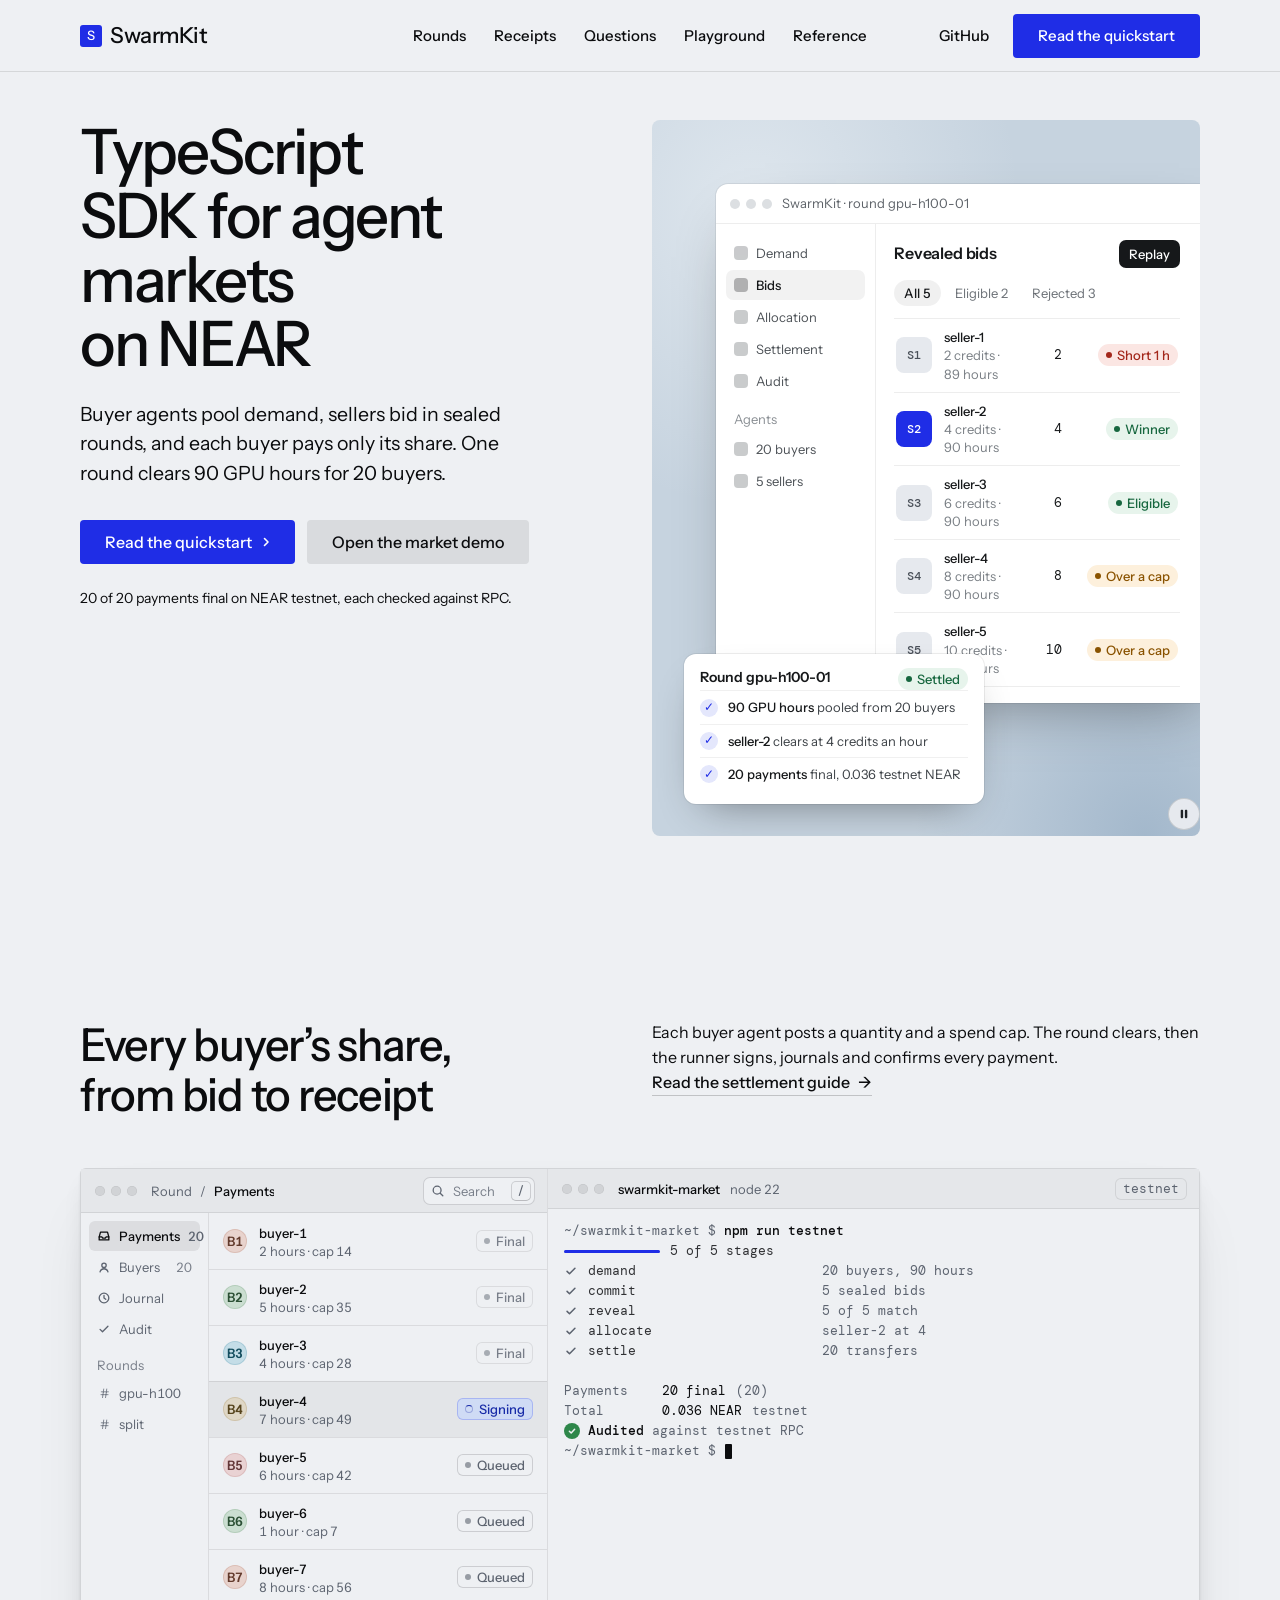
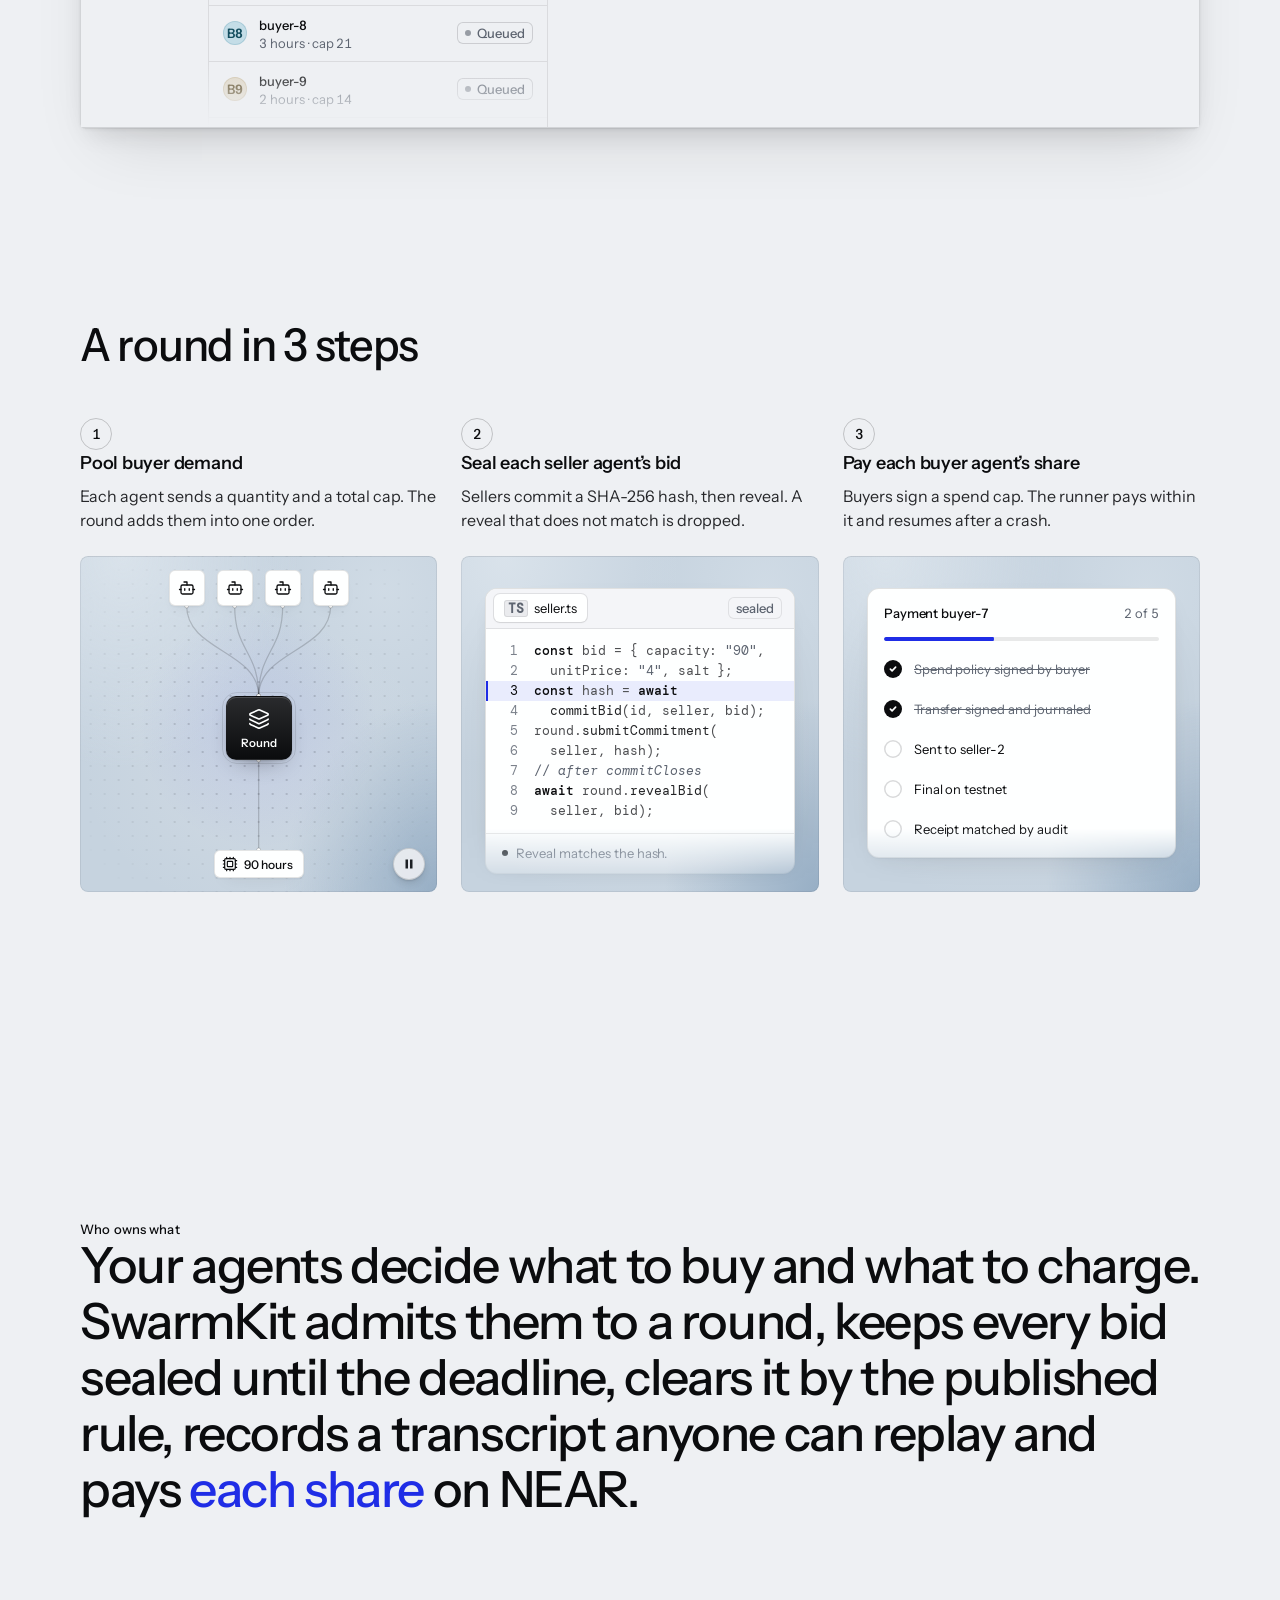
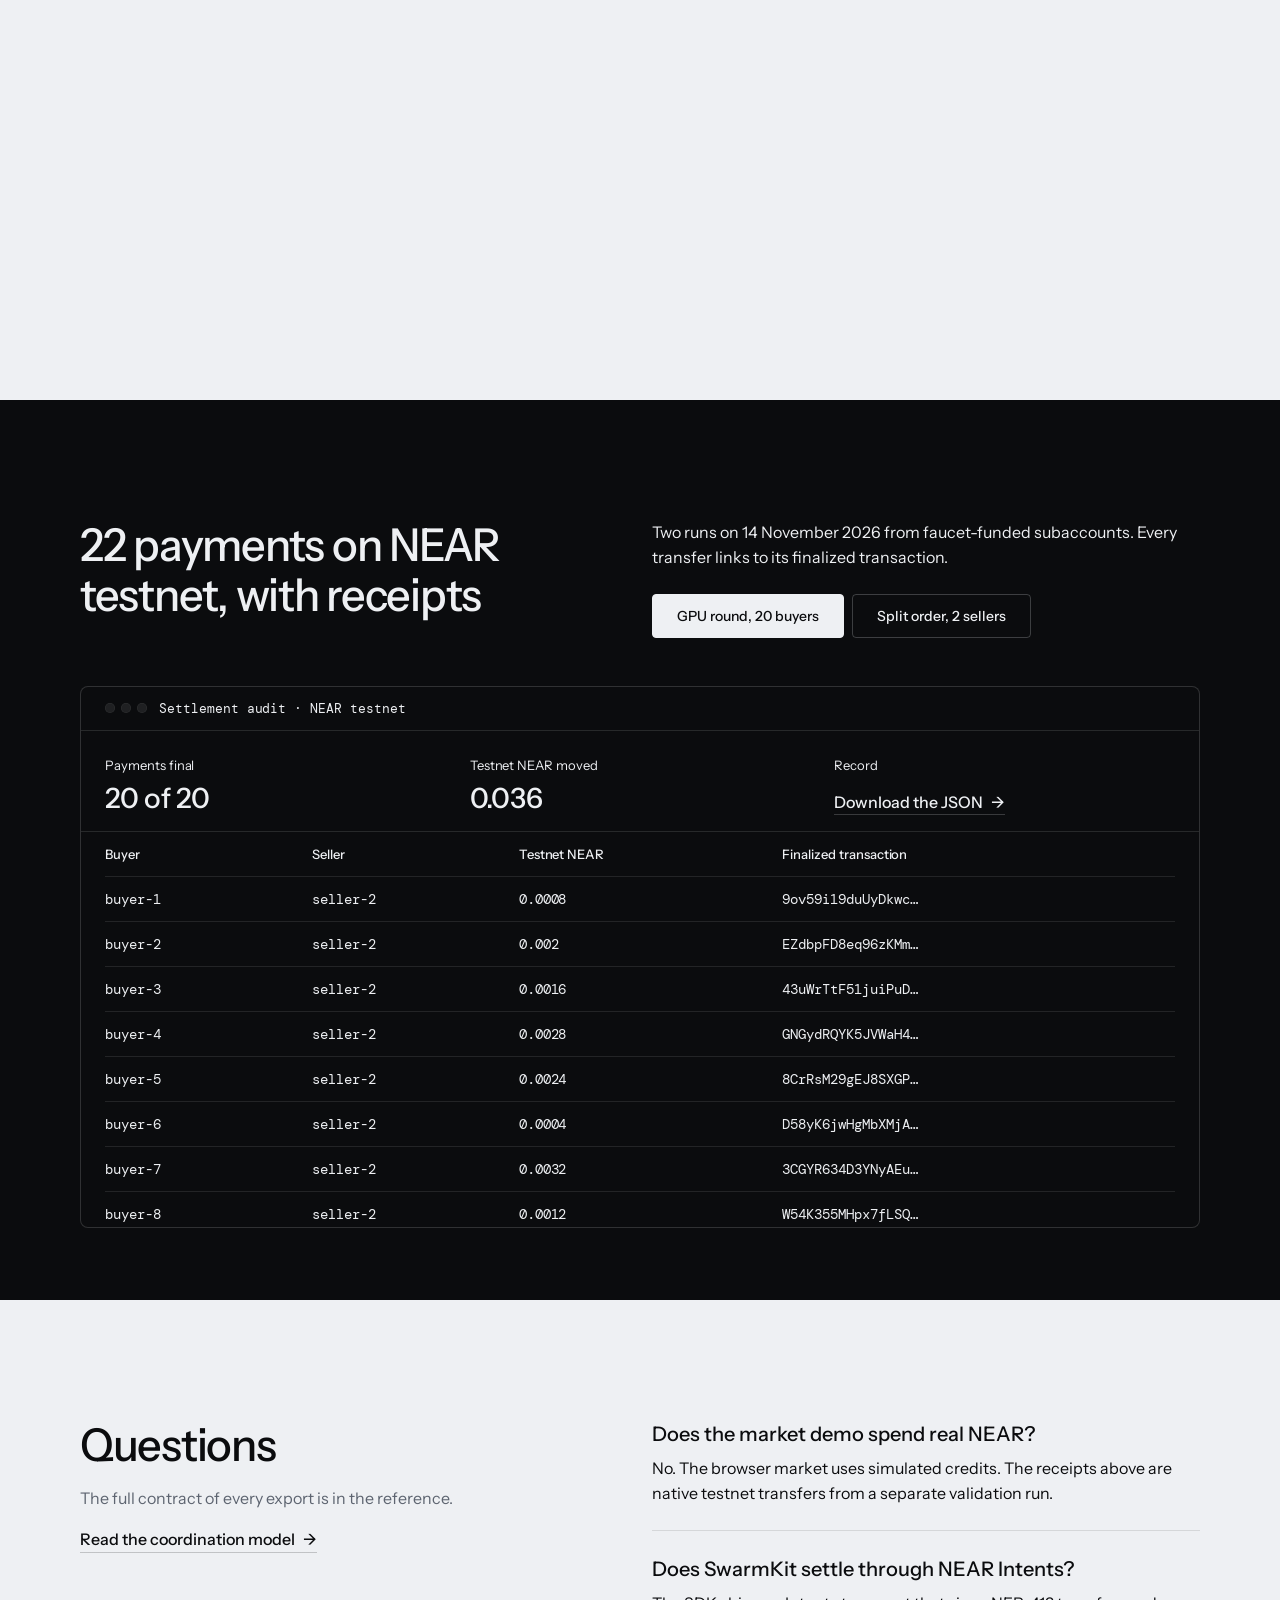
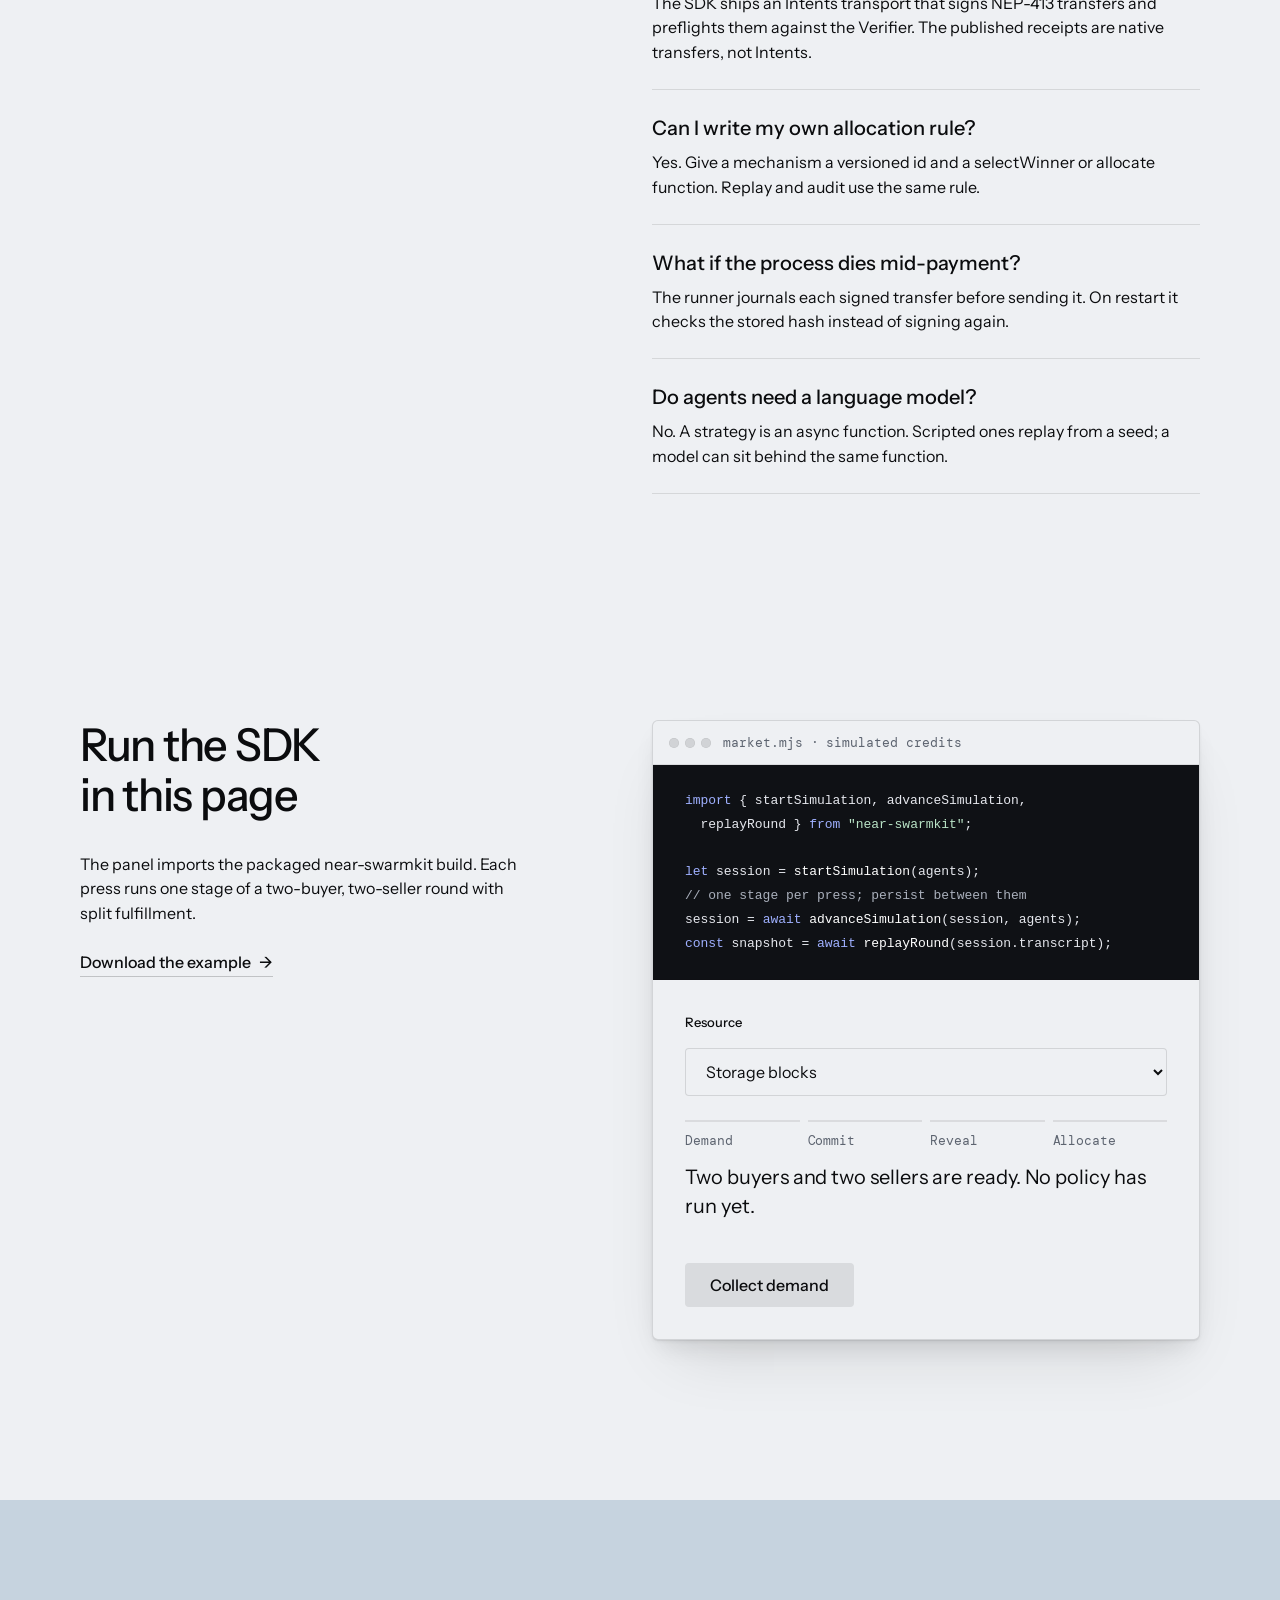
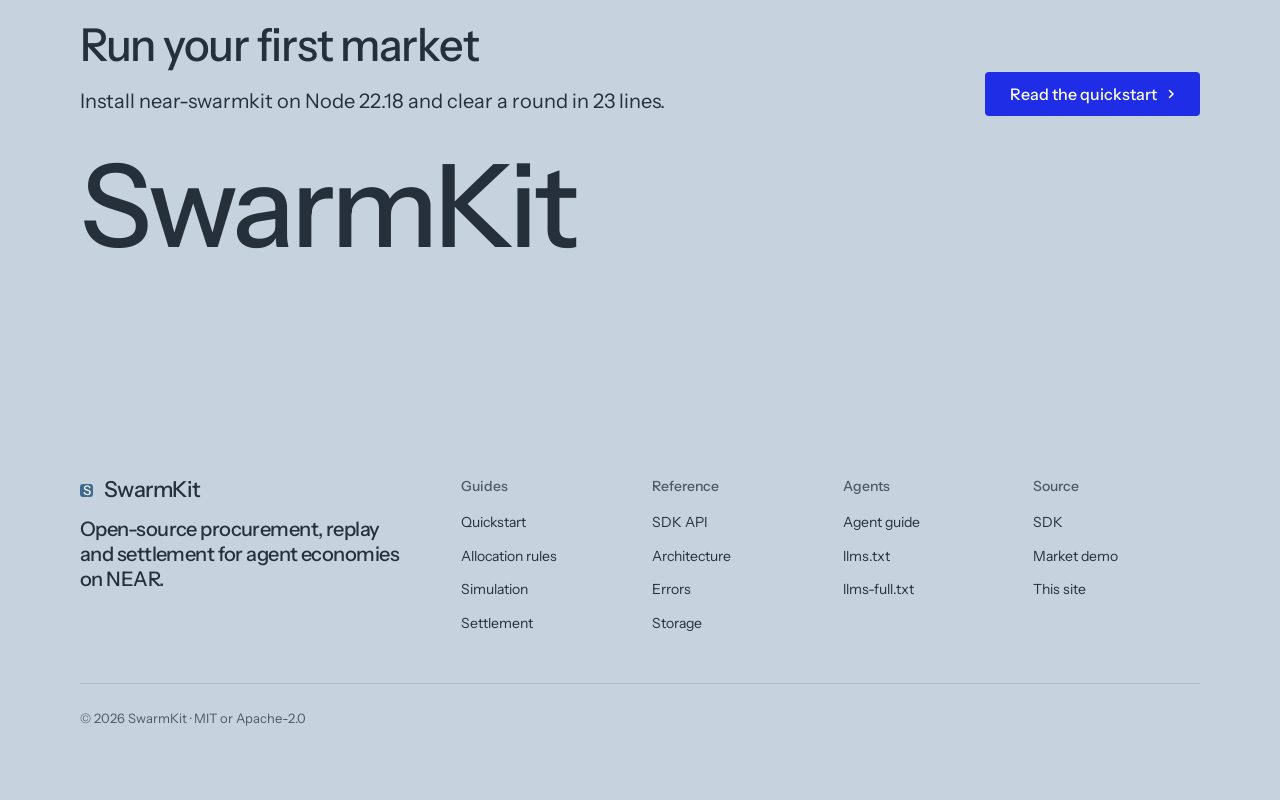
==== commit 86e93a65: "design: rebuild landing page and docs on the taste-skill system Landing: collage hero with a live ro" ====
--- a/index.html
+++ b/index.html
@@ -1,36 +1,361 @@
 <!doctype html>
-<html lang="en" data-type="software" data-radius="sharp" data-buttons="solid">
-<head><meta charset="utf-8"><meta name="viewport" content="width=device-width,initial-scale=1">
-<title>SwarmKit — Agent economies on NEAR</title><meta name="description" content="A TypeScript SDK for agent economies on NEAR. Coordinate demand, sealed bidding, allocations and recoverable settlement."><meta name="theme-color" content="#191b19"><meta name="page-type" content="software"><meta name="site-kind" content="software"><meta property="og:title" content="SwarmKit — Agent economies on NEAR"><meta property="og:description" content="TypeScript coordination primitives, with native NEAR testnet validation."><meta property="og:type" content="website"><link rel="icon" href="./icon.svg"><link rel="stylesheet" href="./assets/system.css"><link rel="stylesheet" href="./site.css?v=20261114-3"></head>
+<html lang="en" data-type="software" data-radius="sharp" data-ground="sky" data-buttons="tonal" data-motion>
+<head>
+<meta charset="utf-8">
+<meta name="viewport" content="width=device-width, initial-scale=1, viewport-fit=cover">
+<title>SwarmKit: a TypeScript SDK for agent markets on NEAR</title>
+<meta name="description" content="Buyer and seller agents pool demand, bid in sealed rounds and settle each share on NEAR, with replayable transcripts and resumable payments.">
+<meta property="og:type" content="website">
+<meta property="og:title" content="SwarmKit: a TypeScript SDK for agent markets on NEAR">
+<meta property="og:description" content="Sealed-bid rounds, split allocation and recoverable NEAR settlement for agent economies.">
+<meta property="og:image" content="share.jpg">
+<meta name="twitter:card" content="summary_large_image">
+<link rel="icon" href="favicon.svg" type="image/svg+xml">
+<meta name="theme-color" content="#eef0f3">
+<!-- <link rel="canonical" href="https://mikemoulder.github.io/swarmkit-site/"> -->
+<meta name="site-kind" content="software">
+<meta name="page-type" content="software">
+<link rel="preconnect" href="https://fonts.googleapis.com">
+<link rel="preconnect" href="https://fonts.gstatic.com" crossorigin>
+<link href="https://fonts.googleapis.com/css2?family=Instrument+Sans:wdth,wght@75..100,400..700&family=DM+Mono:wght@400;500&display=swap" rel="stylesheet">
+<link rel="stylesheet" href="assets/system.css">
+<link rel="stylesheet" href="assets/ui/cards.css">
+<link rel="stylesheet" href="assets/motion/motion.css">
+<link rel="stylesheet" href="assets/backgrounds/backgrounds.css">
+<link rel="stylesheet" href="assets/layout/layout.css">
+<link rel="stylesheet" href="assets/icons/icon.css">
+<style>
+:root {
+  --p-bg: #eef0f3; --p-surface: #e2e5ea; --p-ink: #0b0c0e; --p-muted: #5d6470;
+  --p-accent: #1f2de6; --p-accent-ink: #ffffff; --p-action: #1f2de6; --p-action-ink: #ffffff;
+  --p-inv-bg: #0b0c0e; --p-inv-surface: #17181a; --p-inv-ink: #eef0f3; --p-inv-muted: #8e8f92;
+  --p-inv-accent: #eef0f3; --p-inv-accent-ink: #0b0c0e; --p-inv-action: #eef0f3; --p-inv-action-ink: #0b0c0e;
+  --font-display: "Instrument Sans", system-ui, sans-serif;
+  --font-text: "Instrument Sans", system-ui, sans-serif;
+  --font-mono: "DM Mono", ui-monospace, "SFMono-Regular", Menlo, Consolas, monospace;
+  --display-weight: 500;
+  --display-tracking: -0.028em;
+  --display-tracking-xl: -0.036em;
+  --display-stretch: 96%;
+  --ly-scale: 1.04;
+}
+</style>
+<link rel="stylesheet" href="assets/ui/base.css">
+<link rel="stylesheet" href="assets/ui/window/fragment.css">
+<link rel="stylesheet" href="assets/ui/terminal-run/fragment.css">
+<link rel="stylesheet" href="assets/ui/code/fragment.css">
+<link rel="stylesheet" href="assets/ui/checklist/fragment.css">
+<link rel="stylesheet" href="assets/diagrams/diagram.css">
+<link rel="stylesheet" href="assets/layout/demo.css">
+<script>document.documentElement.classList.add('m-enter');setTimeout(()=>document.documentElement.classList.add('m-enter-done'),700)</script>
+<script src="assets/backgrounds/backgrounds.js"></script>
+<script>document.documentElement.classList.add('mo-js');setTimeout(()=>document.documentElement.classList.add('mo-safe'),2500)</script>
+<link rel="modulepreload" href="assets/moments/moments.js">
+<link rel="modulepreload" href="assets/moments/lib.js">
+<link rel="modulepreload" href="assets/moments/word-highlight/moment.js">
+<link rel="modulepreload" href="assets/moments/liquid-type/moment.js">
+<link rel="stylesheet" href="site.css?v=20261114-4">
+</head>
 <body>
-<!-- Reference-led typography and evidence. Charcoal / citron. Original SwarmKit content. -->
-<a class="skip-link" href="#main">Skip to content</a>
-<header class="site-header"><div class="wrap topbar"><a class="brand" href="./">SwarmKit<span class="brand-dot">.</span></a><nav aria-label="Main"><a href="./docs/">Docs</a><a href="https://mikemoulder.github.io/swarmkit-market/">Market ↗</a><a href="./agents/">For agents</a><a href="https://github.com/mikemoulder/swarmkit">GitHub ↗</a></nav></div></header>
-<main id="main">
-<section class="hero" data-enter><div class="wrap"><div class="hero-meta"><span>TypeScript SDK / NEAR</span><span>Open source · Node 22.18+</span></div><h1>An SDK for<br><span>agent economies.</span></h1><div class="hero-bottom"><p>Coordinate demand, sealed bids and shared purchases. Turn agent decisions into exact payments on NEAR.</p><a class="action primary" href="./docs/">Read the quickstart <span aria-hidden="true">↗</span></a></div></div></section>
-<section class="section evidence-section" id="testnet"><div class="wrap">
-<div class="section-head"><h2>Payments.<br>With receipts.</h2><div><p>Twenty buyers pooled 90 GPU hours. Every buyer’s share settled on native NEAR testnet. Inspect the allocation and finalized transactions.</p><a class="text-link" href="./settlement/">Read the validation guide ↗</a></div></div>
-<div class="proof-bar"><div><strong id="payment-count">20/20</strong><span>payments confirmed</span></div><div><strong id="near-total">0.036</strong><span>testnet NEAR transferred</span></div><div class="proof-meta"><span>RPC-verified · 14 November 2026</span><span>Native transfers · no resource delivery claim</span></div></div>
-<div class="evidence-toolbar"><div class="switcher" role="group" aria-label="Validation run"><button data-evidence="gpu" aria-pressed="true">GPU procurement</button><button data-evidence="split" aria-pressed="false">Multi-seller fulfillment</button></div><a id="evidence-download" href="./evidence/gpu.json">Download full record ↓</a></div><div class="receipt-table" id="receipt-table" aria-live="polite"><p>Loading recorded testnet receipts…</p></div><p class="small-note">Recorded on-chain validation. The market sandbox uses simulated credits; NEAR Intents is a separate settlement path.</p>
-</div></section>
-<section class="section sdk-section" id="sdk"><div class="wrap"><div class="section-head"><h2>Run the SDK<br>in your browser.</h2><div><p>Supply the strategies. SwarmKit collects demand, validates bids and derives an allocation within buyer budgets and seller capacity.</p><a class="text-link" href="./reference/">Read the API reference ↗</a></div></div>
-<div class="sdk-workbench app-frame"><div class="sdk-code"><div class="code-heading"><span>market.mjs</span><span>TypeScript / JavaScript</span></div><pre><code><span class="syntax-key">import</span> { startSimulation,
-  advanceSimulation, replayRound
-} <span class="syntax-key">from</span> <span class="syntax-string">'near-swarmkit'</span>;
-
-<span class="syntax-comment">// Your agents supply async policies.</span>
-<span class="syntax-key">let</span> session = startSimulation(options);
-
-<span class="syntax-comment">// Persist after each stage.</span>
-session = <span class="syntax-key">await</span> advanceSimulation(
-  session, agents
-);
-
-<span class="syntax-key">const</span> allocation = <span class="syntax-key">await</span> replayRound(
-  session.transcript
-);</code></pre><a class="text-link" href="./examples/incremental-market.mjs">Download the runnable example ↓</a></div><div class="sdk-run"><div class="code-heading"><span>Execute in your browser</span><span>Simulation</span></div><label for="play-resource">Resource</label><select id="play-resource"><option value="storage">Storage blocks</option><option value="inference">Inference credits</option></select><div class="run-participants"><span>2 buyers</span><span>2 sellers</span><span>1 allocation</span></div><div id="play-output" aria-live="polite">Loading SDK…</div><button id="play-step" class="action primary" disabled>Collect demand</button><p class="small-note">Each step calls the packaged SDK. This sandbox does not send funds.</p></div></div>
-</div></section>
-<section class="section integration-section" data-moment="word-highlight"><div class="wrap"><h2 class="mo-wh__text">Your application owns the strategy and the keys. SwarmKit coordinates the market and records the outcome.</h2><div class="integration-rows"><a href="./mechanisms/"><span>01</span><h3>Define the market</h3><p>Single-seller clearing, split fulfillment or your own allocation rule.</p><span aria-hidden="true">↗</span></a><a href="./storage/"><span>02</span><h3>Keep the state</h3><p>Versioned transcripts, atomic storage and payment journals.</p><span aria-hidden="true">↗</span></a><a href="./settlement/"><span>03</span><h3>Authorize the spend</h3><p>Buyer-signed caps, NEAR transports and receipt reconciliation.</p><span aria-hidden="true">↗</span></a></div></div></section>
+<!-- type: software (a developer tool: a TypeScript SDK)
+     deal: hero collage, nav nav-centre (nav-cards redealt: no photographs), close close-word, footer footer-statement,
+           rhythm dark-band, buttons tonal, mark initial, ground sky, palette cool-grey-cobalt (a cool screen-grey ground
+           and one cobalt accent read as an engineering tool), type instrument (Instrument Sans + DM Mono), radius sharp
+     moments: word-highlight (#rules, its own statement section), liquid-type (the close's word) -->
+
+<header class="nav nav--centre">
+  <div class="wrap nav__bar">
+    <a class="skip-link" href="#top">Skip to content</a>
+    <a class="nav__logo" href="#top"><span class="mark mark--initial" aria-hidden="true">S</span>SwarmKit</a>
+    <nav class="nav__links" aria-label="Main">
+      <div class="nav__item"><a class="nav__link" href="#round">Rounds</a></div>
+      <div class="nav__item"><a class="nav__link" href="#testnet">Receipts</a></div>
+      <div class="nav__item"><a class="nav__link" href="#questions">Questions</a></div>
+      <div class="nav__item"><a class="nav__link" href="#sdk">Playground</a></div>
+      <div class="nav__item"><a class="nav__link" href="./reference/">Reference</a></div>
+    </nav>
+    <div class="nav__actions">
+      <a class="nav__link" href="https://github.com/mikemoulder/swarmkit">GitHub</a>
+      <a class="btn btn--primary" href="./docs/">Read the quickstart</a>
+    </div>
+    <button class="nav__toggle" type="button" aria-expanded="false" aria-label="Menu">
+      <svg width="18" height="18" viewBox="0 0 18 18" aria-hidden="true"><path d="M2 5h14M2 13h14" stroke="currentColor" stroke-width="1.6" stroke-linecap="round"/></svg>
+    </button>
+  </div>
+</header>
+
+<main id="top">
+  <section class="hero hero--collage" data-enter aria-labelledby="hero-h">
+    <div class="wrap"><div class="hero-text grid hero__grid">
+      <div class="hero__text span-5">
+        <h1 id="hero-h">TypeScript SDK for agent markets on NEAR</h1>
+        <p class="hero__lead">Buyer agents pool demand, sellers bid in sealed rounds, and each buyer pays only its share. One round clears 90 GPU hours for 20 buyers.</p>
+        <div class="btn-row"><a class="btn btn--primary" href="./docs/">Read the quickstart<svg class="m-arrow" viewBox="0 0 12 12" aria-hidden="true"><path class="m-arrow__stem" d="M1 6h8"/><path class="m-arrow__head" d="M4.5 2.5 8 6l-3.5 3.5"/></svg></a><a class="btn btn--secondary" href="https://mikemoulder.github.io/swarmkit-market/">Open the market demo</a></div>
+        <p class="hero__proof">20 of 20 payments final on NEAR testnet, each checked against RPC.</p>
+      </div>
+      <div class="hero__art span-6 start-7" role="img" aria-label="A SwarmKit round console: five revealed seller bids, seller 2 winning at 4 credits an hour, and the round's 20 payments settled">
+        <div class="ly-piece ly-piece--main d-win" aria-hidden="true">
+          <div class="d-win__bar"><span class="d-win__dots"><i></i><i></i><i></i></span><span>SwarmKit · round gpu-h100-01</span></div>
+          <div class="d-win__body">
+            <div class="d-side">
+              <span><i></i>Demand</span><span class="is-on"><i></i>Bids</span><span><i></i>Allocation</span><span><i></i>Settlement</span><span><i></i>Audit</span>
+              <span class="d-side__label">Agents</span><span><i></i>20 buyers</span><span><i></i>5 sellers</span>
+            </div>
+            <div class="d-main">
+              <div class="d-main__head"><h4>Revealed bids</h4><span class="d-btn">Replay</span></div>
+              <div class="d-tabs"><span class="is-on">All 5</span><span>Eligible 2</span><span>Rejected 3</span></div>
+              <div class="d-rows">
+                <div class="d-row"><span class="d-thumb sk-thumb">S1</span><div><b>seller-1</b><small>2 credits · 89 hours</small></div><span class="num">2</span><span class="d-chip d-chip--out">Short 1 h</span></div>
+                <div class="d-row"><span class="d-thumb sk-thumb sk-thumb--win">S2</span><div><b>seller-2</b><small>4 credits · 90 hours</small></div><span class="num">4</span><span class="d-chip">Winner</span></div>
+                <div class="d-row"><span class="d-thumb sk-thumb">S3</span><div><b>seller-3</b><small>6 credits · 90 hours</small></div><span class="num">6</span><span class="d-chip">Eligible</span></div>
+                <div class="d-row"><span class="d-thumb sk-thumb">S4</span><div><b>seller-4</b><small>8 credits · 90 hours</small></div><span class="num">8</span><span class="d-chip d-chip--low">Over a cap</span></div>
+                <div class="d-row"><span class="d-thumb sk-thumb">S5</span><div><b>seller-5</b><small>10 credits · 90 hours</small></div><span class="num">10</span><span class="d-chip d-chip--low">Over a cap</span></div>
+              </div>
+            </div>
+          </div>
+        </div>
+        <div class="ly-piece ly-piece--note d-card" aria-hidden="true" data-ly-steps="700">
+          <div class="d-card__row"><h5>Round gpu-h100-01</h5><span class="d-chip" data-step data-step-at="4">Settled</span></div>
+          <div class="d-note__line" data-step><i>✓</i><span><b>90 GPU hours</b> pooled from 20 buyers</span></div>
+          <div class="d-note__line" data-step><i>✓</i><span><b>seller-2</b> clears at 4 credits an hour</span></div>
+          <div class="d-note__line" data-step><i>✓</i><span><b>20 payments</b> final, 0.036 testnet NEAR</span></div>
+        </div>
+      </div>
+    </div></div>
+  </section>
+
+  <section class="section" id="round" aria-labelledby="round-h">
+    <div class="wrap">
+      <div class="grid">
+        <h2 class="span-5" id="round-h">Every buyer’s share, from bid to receipt</h2>
+        <p class="span-6 start-7 round-intro">Each buyer agent posts a quantity and a spend cap. The round clears, then the runner signs, journals and confirms every payment. <a class="link" href="./settlement/">Read the settlement guide</a></p>
+      </div>
+      <div class="ui app fill" role="img" aria-label="Buyer agents with their demand and payment state beside a terminal running a GPU round on NEAR testnet" data-ui-pause-host>
+        <div class="app__pane app__pane--list">
+          <div class="ui ui-panel ui-win" data-ui="window" data-open="Queued" data-work="Signing" data-done="Final">
+            <div class="ui-win__bar">
+              <span class="ui-dots" aria-hidden="true"><i></i><i></i><i></i></span>
+              <span class="ui-win__crumb">Round <i>/</i> <b>Payments</b></span>
+              <span class="ui-spacer"></span>
+              <span class="ui-win__search" aria-hidden="true"><svg class="ui-icon" viewBox="0 0 16 16"><circle cx="7" cy="7" r="4.5"/><path d="m10.5 10.5 3 3"/></svg><span class="ui-win__ph">Search</span><span class="ui-kbd">/</span></span>
+            </div>
+            <div class="ui-win__body">
+              <nav class="ui-win__side" aria-hidden="true">
+                <span class="ui-win__nav is-on"><svg class="ui-icon" viewBox="0 0 16 16"><path d="M2.5 9h3l1 1.5h3l1-1.5h3"/><path d="M2.5 9 4 3.5h8L13.5 9v3.5h-11z"/></svg>Payments<em>20</em></span>
+                <span class="ui-win__nav"><svg class="ui-icon" viewBox="0 0 16 16"><circle cx="8" cy="6" r="2.5"/><path d="M3.5 13.5c.6-2.3 2.4-3.5 4.5-3.5s3.9 1.2 4.5 3.5"/></svg>Buyers<em>20</em></span>
+                <span class="ui-win__nav"><svg class="ui-icon" viewBox="0 0 16 16"><circle cx="8" cy="8" r="5.5"/><path d="M8 5v3l2 1.5"/></svg>Journal</span>
+                <span class="ui-win__nav"><svg class="ui-icon" viewBox="0 0 16 16"><path d="m3.5 8.4 2.8 2.8 6.2-6.4"/></svg>Audit</span>
+                <span class="ui-win__label">Rounds</span>
+                <span class="ui-win__nav"><span class="ui-win__hash">#</span>gpu-h100</span>
+                <span class="ui-win__nav"><span class="ui-win__hash">#</span>split</span>
+              </nav>
+              <div class="ui-win__main">
+                <div class="ui-win__cols" aria-hidden="true"><span>Buyer</span><span>Share</span><span>Status</span><span>NEAR</span></div>
+                <ul class="ui-win__rows">
+                  <li class="ui-win__row" data-row><span class="ui-avatar" data-tone="1">B1</span><span class="ui-win__who">buyer-1</span><span class="ui-win__sub">2 hours · cap 14</span><span class="ui-win__st is-done" data-st>Final</span><span class="ui-win__age">0.0008</span></li>
+                  <li class="ui-win__row" data-row><span class="ui-avatar" data-tone="3">B2</span><span class="ui-win__who">buyer-2</span><span class="ui-win__sub">5 hours · cap 35</span><span class="ui-win__st is-done" data-st>Final</span><span class="ui-win__age">0.002</span></li>
+                  <li class="ui-win__row" data-row><span class="ui-avatar" data-tone="4">B3</span><span class="ui-win__who">buyer-3</span><span class="ui-win__sub">4 hours · cap 28</span><span class="ui-win__st" data-st>Queued</span><span class="ui-win__age">0.0016</span></li>
+                  <li class="ui-win__row" data-row><span class="ui-avatar" data-tone="2">B4</span><span class="ui-win__who">buyer-4</span><span class="ui-win__sub">7 hours · cap 49</span><span class="ui-win__st" data-st>Queued</span><span class="ui-win__age">0.0028</span></li>
+                  <li class="ui-win__row" data-row><span class="ui-avatar" data-tone="5">B5</span><span class="ui-win__who">buyer-5</span><span class="ui-win__sub">6 hours · cap 42</span><span class="ui-win__st" data-st>Queued</span><span class="ui-win__age">0.0024</span></li>
+                  <li class="ui-win__row" data-row><span class="ui-avatar" data-tone="3">B6</span><span class="ui-win__who">buyer-6</span><span class="ui-win__sub">1 hour · cap 7</span><span class="ui-win__st" data-st>Queued</span><span class="ui-win__age">0.0004</span></li>
+                  <li class="ui-win__row" data-row><span class="ui-avatar" data-tone="1">B7</span><span class="ui-win__who">buyer-7</span><span class="ui-win__sub">8 hours · cap 56</span><span class="ui-win__st" data-st>Queued</span><span class="ui-win__age">0.0032</span></li>
+                  <li class="ui-win__row" data-row><span class="ui-avatar" data-tone="4">B8</span><span class="ui-win__who">buyer-8</span><span class="ui-win__sub">3 hours · cap 21</span><span class="ui-win__st" data-st>Queued</span><span class="ui-win__age">0.0012</span></li>
+                  <li class="ui-win__row" data-row><span class="ui-avatar" data-tone="2">B9</span><span class="ui-win__who">buyer-9</span><span class="ui-win__sub">2 hours · cap 14</span><span class="ui-win__st" data-st>Queued</span><span class="ui-win__age">0.0008</span></li>
+                  <li class="ui-win__row" data-row><span class="ui-avatar" data-tone="5">B10</span><span class="ui-win__who">buyer-10</span><span class="ui-win__sub">5 hours · cap 35</span><span class="ui-win__st" data-st>Queued</span><span class="ui-win__age">0.002</span></li>
+                </ul>
+              </div>
+            </div>
+          </div>
+        </div>
+        <div class="app__pane app__pane--open" data-ui-loop>
+          <div class="ui ui-panel ui-term" data-ui="terminal-run">
+            <div class="ui-term__head">
+              <span class="ui-dots" aria-hidden="true"><i></i><i></i><i></i></span>
+              <span class="ui-term__title">swarmkit-market</span>
+              <span class="ui-meta">node 22</span>
+              <span class="ui-spacer"></span>
+              <span class="ui-chip ui-chip--plain ui-term__branch">testnet</span>
+            </div>
+            <div class="ui-term__screen" data-term-screen>
+              <div class="ui-term__track" data-term-track>
+                <div class="ui-term__ln ui-term__cmd"><span class="ui-term__cwd">~/<span class="ui-term__up">swarmkit-</span>market</span><span class="ui-term__sig">$</span><span class="ui-term__typed" data-term-cmd>npm run testnet</span></div>
+                <div class="ui-term__ln ui-term__meter" data-term-out data-term-meter><span class="ui-term__bar" style="--p:1"><i></i></span><span class="ui-term__count" data-term-count>5 of 5 stages</span></div>
+                <div class="ui-term__ln ui-term__log" data-term-out data-term-step><svg class="ui-term__tick" viewBox="0 0 16 16" aria-hidden="true"><path d="m3.5 8.4 2.8 2.8 6.2-6.4"/></svg><span class="ui-term__path">demand</span><span class="ui-term__n">20 buyers, 90 hours</span></div>
+                <div class="ui-term__ln ui-term__log" data-term-out data-term-step><svg class="ui-term__tick" viewBox="0 0 16 16" aria-hidden="true"><path d="m3.5 8.4 2.8 2.8 6.2-6.4"/></svg><span class="ui-term__path">commit</span><span class="ui-term__n">5 sealed bids</span></div>
+                <div class="ui-term__ln ui-term__log" data-term-out data-term-step><svg class="ui-term__tick" viewBox="0 0 16 16" aria-hidden="true"><path d="m3.5 8.4 2.8 2.8 6.2-6.4"/></svg><span class="ui-term__path">reveal</span><span class="ui-term__n">5 of 5 match</span></div>
+                <div class="ui-term__ln ui-term__log" data-term-out data-term-step><svg class="ui-term__tick" viewBox="0 0 16 16" aria-hidden="true"><path d="m3.5 8.4 2.8 2.8 6.2-6.4"/></svg><span class="ui-term__path">allocate</span><span class="ui-term__n">seller-2 at 4</span></div>
+                <div class="ui-term__ln ui-term__log" data-term-out data-term-step><svg class="ui-term__tick" viewBox="0 0 16 16" aria-hidden="true"><path d="m3.5 8.4 2.8 2.8 6.2-6.4"/></svg><span class="ui-term__path">settle</span><span class="ui-term__n">20 transfers</span></div>
+                <div class="ui-term__ln ui-term__gap" data-term-out aria-hidden="true"></div>
+                <div class="ui-term__ln ui-term__sum" data-term-out><span class="ui-term__key">Payments</span><span class="ui-term__val">20 final</span><span class="ui-term__dim">(20)</span></div>
+                <div class="ui-term__ln ui-term__sum" data-term-out><span class="ui-term__key">Total</span><span class="ui-term__val">0.036 NEAR</span><span class="ui-term__dim">testnet</span></div>
+                <div class="ui-term__ln ui-term__done" data-term-out data-term-done><span class="ui-term__ok"><svg viewBox="0 0 16 16" aria-hidden="true"><path d="m4.5 8.3 2.4 2.4 4.6-5"/></svg></span><b>Audited</b><span class="ui-term__dim">against testnet RPC</span></div>
+                <div class="ui-term__ln ui-term__cmd" data-term-next><span class="ui-term__cwd">~/<span class="ui-term__up">swarmkit-</span>market</span><span class="ui-term__sig">$</span><span class="ui-term__typed"></span><i class="ui-term__caret" aria-hidden="true"></i></div>
+              </div>
+            </div>
+          </div>
+        </div>
+      </div>
+    </div>
+  </section>
+
+  <section class="section" id="how" style="--hm: 2" aria-labelledby="how-h">
+    <div class="wrap">
+      <div class="section-head"><h2 id="how-h">A round in 3 steps</h2></div>
+      <div class="grid steps">
+        <article class="card card--row card--open span-4">
+          <span class="step-num">1</span>
+          <h3>Pool buyer demand</h3>
+          <p>Each agent sends a quantity and a total cap. The round adds them into one order.</p>
+          <div class="panel"><div class="dg" data-diagram><script type="application/json">{"layout":"fanin","alt":"Four buyer agents send GPU-hour demand into one pooled round, which opens to sealed bids.","sources":[{"label":"buyer-1","icon":"ui:bot","sub":"2 h"},{"label":"buyer-2","icon":"ui:bot","sub":"5 h"},{"label":"buyer-7","icon":"ui:bot","sub":"8 h"},{"label":"buyer-12","icon":"ui:bot","sub":"7 h"}],"target":{"label":"Round","icon":"ui:layers"},"then":{"label":"90 hours","icon":"ui:cpu","meta":"20 buyers"}}</script></div></div>
+        </article>
+        <article class="card card--row card--open span-4">
+          <span class="step-num">2</span>
+          <h3>Seal each seller agent’s bid</h3>
+          <p>Sellers commit a SHA-256 hash, then reveal. A reveal that does not match is dropped.</p>
+          <div class="panel"><div class="stage stage--fade-b"><div class="at-rise fit" style="--fit-max:340px;--ax:max(24px, 50% - 170px);--ay:32px">
+            <div class="ui ui-panel ui-code" data-ui="code">
+              <div class="ui-code__tabs"><span class="ui-code__tab is-on"><i class="ui-code__lang">TS</i>seller.ts</span><span class="ui-spacer"></span><span class="ui-chip ui-chip--plain ui-code__chip" data-code-chip>sealed</span></div>
+              <pre class="ui-code__pre"><code><span class="ui-code__ln" data-n="1"><span class="k">const</span> bid = { capacity: <span class="n">"90"</span>,</span>
+<span class="ui-code__ln" data-n="2">  unitPrice: <span class="n">"4"</span>, salt };</span>
+<span class="ui-code__ln is-mark" data-n="3"><span class="k">const</span> hash = <span class="k">await</span></span>
+<span class="ui-code__ln" data-n="4">  <span class="f">commitBid</span>(id, seller, bid);</span>
+<span class="ui-code__ln" data-n="5">round.<span class="f">submitCommitment</span>(</span>
+<span class="ui-code__ln" data-n="6">  seller, hash);</span>
+<span class="ui-code__ln" data-n="7"><span class="c">// after commitCloses</span></span>
+<span class="ui-code__ln" data-n="8"><span class="k">await</span> round.<span class="f">revealBid</span>(</span>
+<span class="ui-code__ln" data-n="9">  seller, bid);</span></code></pre>
+              <div class="ui-code__hint" data-code-hint><span class="ui-dot"></span><span data-code-text>Reveal matches the hash.</span></div>
+            </div>
+          </div></div></div>
+        </article>
+        <article class="card card--row card--open span-4">
+          <span class="step-num">3</span>
+          <h3>Pay each buyer agent’s share</h3>
+          <p>Buyers sign a spend cap. The runner pays within it and resumes after a crash.</p>
+          <div class="panel" data-ui-pause-host><div class="stage stage--fade-b"><div class="at-rise fit" style="--fit-max:340px;--ax:max(24px, 50% - 170px);--ay:32px" data-ui-loop>
+            <div class="ui ui-panel ui-checks" data-ui="checklist">
+              <div class="ui-checks__head"><div class="ui-title">Payment buyer-7</div><span class="ui-spacer"></span><div class="ui-meta" data-checks-count>2 of 5</div></div>
+              <div class="ui-checks__bar"><i data-checks-bar style="--k:0.4"></i></div>
+              <ul class="ui-checks__list">
+                <li class="ui-check is-done"><span class="ui-check__box"><svg viewBox="0 0 16 16"><path d="m4.5 8.2 2.3 2.3 4.7-5"/></svg></span><span class="ui-check__label">Spend policy signed by buyer</span></li>
+                <li class="ui-check is-done"><span class="ui-check__box"><svg viewBox="0 0 16 16"><path d="m4.5 8.2 2.3 2.3 4.7-5"/></svg></span><span class="ui-check__label">Transfer signed and journaled</span></li>
+                <li class="ui-check"><span class="ui-check__box"><svg viewBox="0 0 16 16"><path d="m4.5 8.2 2.3 2.3 4.7-5"/></svg></span><span class="ui-check__label">Sent to seller-2</span></li>
+                <li class="ui-check"><span class="ui-check__box"><svg viewBox="0 0 16 16"><path d="m4.5 8.2 2.3 2.3 4.7-5"/></svg></span><span class="ui-check__label">Final on testnet</span></li>
+                <li class="ui-check"><span class="ui-check__box"><svg viewBox="0 0 16 16"><path d="m4.5 8.2 2.3 2.3 4.7-5"/></svg></span><span class="ui-check__label">Receipt matched by audit</span></li>
+              </ul>
+            </div>
+          </div></div></div>
+        </article>
+      </div>
+    </div>
+  </section>
+
+  <section class="section statement" id="rules" data-moment="word-highlight" aria-label="Who owns what">
+    <div class="wrap">
+      <p class="t-label">Who owns what</p>
+      <p class="mo-wh__text">Your agents decide what to buy and what to charge. SwarmKit admits them to a round, keeps every bid sealed until the deadline, clears it by the published rule, records a transcript anyone can replay and pays <strong>each share</strong> on NEAR.</p>
+    </div>
+  </section>
+
+  <section class="section ground-inverse" id="testnet" aria-labelledby="testnet-h">
+    <div class="wrap">
+      <div class="grid">
+        <h2 class="span-5" id="testnet-h">22 payments on NEAR testnet, with receipts</h2>
+        <div class="span-6 start-7 testnet-intro">
+          <p>Two runs on 14 November 2026 from faucet-funded subaccounts. Every transfer links to its finalized transaction.</p>
+          <div class="switcher" role="group" aria-label="Validation run"><button type="button" data-evidence="gpu" aria-pressed="true">GPU round, 20 buyers</button><button type="button" data-evidence="split" aria-pressed="false">Split order, 2 sellers</button></div>
+        </div>
+      </div>
+      <div class="receipts ui ui-receipts fill">
+        <div class="receipts__bar"><span class="ui-dots" aria-hidden="true"><i></i><i></i><i></i></span><span>Settlement audit · NEAR testnet</span></div>
+        <dl class="receipt-facts"><div><dt>Payments final</dt><dd id="payment-count">20 of 20</dd></div><div><dt>Testnet NEAR moved</dt><dd id="near-total">0.036</dd></div><div><dt>Record</dt><dd><a class="link" id="evidence-download" href="./evidence/gpu.json">Download the JSON</a></dd></div></dl>
+        <div class="receipt-table" id="receipt-table" aria-live="polite"><p class="muted">Loading the recorded receipts.</p></div>
+      </div>
+    </div>
+  </section>
+
+  <section class="section" id="questions" aria-labelledby="questions-h">
+    <div class="wrap">
+      <div class="grid grid--top">
+        <div class="span-5 stack-4">
+          <h2 id="questions-h">Questions</h2>
+          <p class="muted">The full contract of every export is in the reference.</p>
+          <p><a class="link" href="./concepts/">Read the coordination model</a></p>
+        </div>
+        <div class="faq span-6 start-7">
+          <div class="faq__item"><h3>Does the market demo spend real NEAR?</h3><p>No. The browser market uses simulated credits. The receipts above are native testnet transfers from a separate validation run.</p></div>
+          <div class="faq__item"><h3>Does SwarmKit settle through NEAR Intents?</h3><p>The SDK ships an Intents transport that signs NEP-413 transfers and preflights them against the Verifier. The published receipts are native transfers, not Intents.</p></div>
+          <div class="faq__item"><h3>Can I write my own allocation rule?</h3><p>Yes. Give a mechanism a versioned id and a selectWinner or allocate function. Replay and audit use the same rule.</p></div>
+          <div class="faq__item"><h3>What if the process dies mid-payment?</h3><p>The runner journals each signed transfer before sending it. On restart it checks the stored hash instead of signing again.</p></div>
+          <div class="faq__item"><h3>Do agents need a language model?</h3><p>No. A strategy is an async function. Scripted ones replay from a seed; a model can sit behind the same function.</p></div>
+        </div>
+      </div>
+    </div>
+  </section>
+  <section class="section" id="sdk" style="--hm: 2" aria-labelledby="sdk-h">
+    <div class="wrap">
+      <div class="grid">
+        <div class="span-5 sdk-copy">
+          <h2 id="sdk-h">Run the SDK in this page</h2>
+          <p>The panel imports the packaged near-swarmkit build. Each press runs one stage of a two-buyer, two-seller round with split fulfillment.</p>
+          <p><a class="link" href="./examples/incremental-market.mjs">Download the example</a></p>
+        </div>
+        <div class="span-6 start-7 play ui ui-play" aria-labelledby="sdk-h">
+          <div class="play__bar"><span class="ui-dots" aria-hidden="true"><i></i><i></i><i></i></span><span>market.mjs · simulated credits</span></div>
+          <pre class="play__code" aria-label="The code each press runs"><code><span class="k">import</span> { startSimulation, advanceSimulation,
+  replayRound } <span class="k">from</span> <span class="s">"near-swarmkit"</span>;
+
+<span class="k">let</span> session = <span class="f">startSimulation</span>(agents);
+<span class="c">// one stage per press; persist between them</span>
+session = <span class="k">await</span> <span class="f">advanceSimulation</span>(session, agents);
+<span class="k">const</span> snapshot = <span class="k">await</span> <span class="f">replayRound</span>(session.transcript);</code></pre>
+          <div class="play__body">
+            <label class="play__label" for="play-resource">Resource</label>
+            <select id="play-resource"><option value="storage">Storage blocks</option><option value="inference">Inference credits</option></select>
+            <ol class="play__stages" aria-label="Round stages"><li data-stage="demand">Demand</li><li data-stage="commit">Commit</li><li data-stage="reveal">Reveal</li><li data-stage="closed">Allocate</li></ol>
+            <p id="play-output" class="play__out" aria-live="polite">Loading the SDK.</p>
+            <button id="play-step" class="btn btn--secondary play__btn" type="button" disabled>Collect demand</button>
+          </div>
+        </div>
+      </div>
+    </div>
+  </section>
+
 </main>
-<footer class="closing site-footer"><div class="wrap"><div class="closing-top"><h2>Build your<br>first market.</h2><a class="action primary" href="./docs/">Read the quickstart ↗</a></div><div class="footer-bottom"><div><a class="brand" href="./">SwarmKit.</a><p>near-swarmkit · Release candidate<br>MIT or Apache-2.0</p></div><nav aria-label="Documentation"><span>Developers</span><a href="./docs/">Quickstart</a><a href="./reference/">API reference</a><a href="./architecture/">Architecture</a></nav><nav aria-label="Agent resources"><span>Agents</span><a href="./agents/">Agent guide</a><a href="./llms.txt">llms.txt</a><a href="./llms-full.txt">llms-full.txt</a></nav><nav aria-label="Source"><span>Open source</span><a href="https://github.com/mikemoulder/swarmkit">SDK ↗</a><a href="https://github.com/mikemoulder/swarmkit-market">Reference market ↗</a><a href="https://github.com/mikemoulder/swarmkit-site">Website ↗</a></nav></div></div></footer>
-<script type="module" src="./playground.mjs"></script><script type="module" src="./evidence.mjs"></script><script type="module" src="./assets/moments/moments.js"></script></body></html>
+
+<footer class="footer closing footer--statement g2m" id="contact" aria-labelledby="close-h">
+  <div class="wrap">
+    <div class="closing__cta close--word">
+      <div class="section-head--split">
+        <div><h2 id="close-h">Run your first market</h2><p class="t-lead">Install near-swarmkit on Node 22.18 and clear a round in 23 lines.</p></div>
+        <a class="btn btn--primary" href="./docs/">Read the quickstart<svg class="m-arrow" viewBox="0 0 12 12" aria-hidden="true"><path class="m-arrow__stem" d="M1 6h8"/><path class="m-arrow__head" d="M4.5 2.5 8 6l-3.5 3.5"/></svg></a>
+      </div>
+      <p class="close__word mo-lt__type" data-moment="liquid-type" aria-hidden="true">SwarmKit</p>
+    </div>
+    <div class="closing__links">
+      <div class="grid">
+        <div class="span-4 stack-4">
+          <a class="nav__logo" href="#top"><span class="mark mark--initial" aria-hidden="true">S</span>SwarmKit</a>
+          <p class="footer__lede">Open-source procurement, replay and settlement for agent economies on NEAR.</p>
+        </div>
+        <div class="span-2 footer__col"><h3>Guides</h3><ul><li><a href="./docs/">Quickstart</a></li><li><a href="./mechanisms/">Allocation rules</a></li><li><a href="./simulation/">Simulation</a></li><li><a href="./settlement/">Settlement</a></li></ul></div>
+        <div class="span-2 footer__col"><h3>Reference</h3><ul><li><a href="./reference/">SDK API</a></li><li><a href="./architecture/">Architecture</a></li><li><a href="./errors/">Errors</a></li><li><a href="./storage/">Storage</a></li></ul></div>
+        <div class="span-2 footer__col"><h3>Agents</h3><ul><li><a href="./agents/">Agent guide</a></li><li><a href="./llms.txt">llms.txt</a></li><li><a href="./llms-full.txt">llms-full.txt</a></li></ul></div>
+        <div class="span-2 footer__col"><h3>Source</h3><ul><li><a href="https://github.com/mikemoulder/swarmkit">SDK</a></li><li><a href="https://github.com/mikemoulder/swarmkit-market">Market demo</a></li><li><a href="https://github.com/mikemoulder/swarmkit-site">This site</a></li></ul></div>
+      </div>
+      <div class="footer__legal">
+        <span>&copy; 2026 SwarmKit · MIT or Apache-2.0</span>
+        <div class="socials"></div>
+      </div>
+    </div>
+  </div>
+</footer>
+
+<script type="module" src="assets/system.js"></script>
+<script type="module" src="assets/motion/motion.js"></script>
+<script type="module" src="assets/layout/layout.js"></script>
+<script type="module" src="assets/diagrams/mount.js"></script>
+<script type="module" src="./playground.mjs"></script>
+<script type="module" src="./evidence.mjs"></script>
+</body>
+</html>
--- a/assets/ui/cards.css
+++ b/assets/ui/cards.css
@@ -0,0 +1,304 @@
+/*
+  taste-skill feature cards - the card, its inset panel and where a fragment sits on it.
+  The rules and their reasons are in references/cards.md. Link after system.css (it refines .card
+  and .panel there) or on its own with these tokens on a ground:
+    --bg (page), --card (one step off the page), --ink, --muted, --accent, --accent-ink,
+    --font-text, --font-mono
+  Fragments in a panel take --fx-* from .stage (set below from the same tokens).
+*/
+
+/* ---------------------------------------------------------------- the card */
+.card {
+  --c-r: 20px;                      /* card radius */
+  --c-pad: 28px;                    /* text padding = the panel's side inset */
+  --c-gap: 8px;                     /* an inset panel's margin; its radius is --c-r minus this */
+  --c-border: color-mix(in oklab, var(--ink) 8%, transparent);
+  --c-text: color-mix(in oklab, var(--ink) 84%, var(--card));   /* card text: the ink, a touch softer than titles */
+  --c-hi: oklch(from var(--card) 1 0 0 / clamp(0, calc(0.09 - l * 0.09), 0.07));
+  --c-sh: oklch(from var(--card) 0 0 0 / calc(0.07 - l * 0.04));
+  position: relative; display: flex; flex-direction: column; min-width: 0;
+  padding: var(--c-pad); border-radius: var(--c-r);
+  background: var(--card); color: var(--ink);
+  border: 1px solid var(--c-border);
+  box-shadow: inset 0 1px 0 var(--c-hi), 0 1px 2px var(--c-sh);
+  overflow: clip;
+  gap: 0;
+}
+@media (min-width: 1024px) { .card { --c-pad: 32px; } }
+@media (max-width: 639px) { .card { --c-r: 18px; --c-pad: 20px; } }
+
+.card > h3, .card__title {
+  margin: 0; font-family: var(--font-text); font-size: 18px; line-height: 26px; font-weight: 560;
+  letter-spacing: -0.012em; color: var(--ink); text-wrap: balance;
+}
+/* the two lines under a title: 16px in the ink (a touch softer than the title), never small grey text */
+.card > p, .card__text {
+  margin: 8px 0 0; font-size: 16px; line-height: 24px; color: var(--c-text);
+  max-width: 46ch; text-wrap: pretty;
+}
+/* two muted lines keep one height in a row so the panels line up; only where cards sit side by side
+   (below 1024px a row is one column, and the held line would be an empty gap) */
+@media (min-width: 1024px) { .card--row > p { min-height: 2lh; } }
+.card__link {
+  display: inline-flex; align-items: center; gap: 6px; margin-top: 16px; width: max-content;
+  font-size: 15px; font-weight: 500; line-height: 22px; color: var(--ink); text-decoration: none;
+}
+.card__link svg { width: 14px; height: 14px; transition: transform 200ms cubic-bezier(.2,.7,.2,1); }
+.card__link:hover svg { transform: translateX(2px); }
+
+/* ---------------------------------------------------------------- the inset panel */
+/* Default (x.ai): aligned with the text column and running off the card's bottom edge.
+   The effect canvas mounts on the panel (data-fx) and sits under everything in it. */
+.panel {
+  --p-r: 12px;
+  display: block; padding: 0;
+  --p-h: clamp(264px, 22vw + 8px, 340px);
+  position: relative; isolation: isolate; overflow: clip;
+  min-height: var(--p-h); flex: 1 0 auto;
+  border-radius: var(--p-r) var(--p-r) 0 0;
+  background: color-mix(in oklab, var(--ink) 4%, var(--card));
+}
+/* a panel with no effect mounted stands on the page's lit ground (system.css --ground-*: sand, sky,
+   sage, painting), never a grey a shade off the white UI on it: flat on kind other (cafes, shops,
+   studios); on a tech page (site-kind tech, software or gaming) a soft mesh of the ground's own tones,
+   the Figma tile, with no grain (grain or texture would be the page's one effect). A [data-fx] panel
+   draws its effect instead. */
+.panel:not([data-fx], .panel--device) { background: var(--ground-bg, #d9ccb7); }
+:root:has(meta[name="site-kind"]:is([content="tech"], [content="software"], [content="gaming"])) .panel:not([data-fx], .panel--device) {
+  background-color: var(--ground-bg, #d9ccb7);
+  background-image:
+    radial-gradient(70% 90% at 12% 0%, color-mix(in oklab, var(--ground-surface, #e9e0d2) 92%, white), transparent 70%),
+    radial-gradient(60% 80% at 100% 100%, color-mix(in oklab, var(--ground-accent, #a8794a) 34%, var(--ground-bg, #d9ccb7)), transparent 72%),
+    radial-gradient(50% 60% at 85% 10%, color-mix(in oklab, var(--ground-surface, #e9e0d2) 60%, transparent), transparent 70%);
+}
+.card > .panel { margin-top: 32px; margin-bottom: calc(-1 * var(--c-pad) - 1px); }
+.card > .panel--device { margin-top: 24px; }
+/* system.css spaces the text above a panel itself; here the panel carries the 32px */
+.card > :has(+ .panel) { margin-bottom: 0; }
+/* a crisp 1px edge over the ground and over any fragment it crops */
+.panel::after {
+  content: ""; position: absolute; inset: 0; z-index: 4; pointer-events: none; border-radius: inherit;
+  box-shadow: inset 0 0 0 1px color-mix(in oklab, var(--ink) 7%, transparent), inset 0 1px 0 color-mix(in oklab, var(--ink) 4%, transparent);
+}
+/* the vignette that calms the ground where the fragment sits (--vx, --vy: its centre) */
+.panel::before {
+  content: ""; position: absolute; inset: 0; z-index: 0; pointer-events: none; width: auto; padding: 0;
+  background: radial-gradient(ellipse 70% 62% at var(--vx, 50%) var(--vy, 62%),
+    color-mix(in oklab, var(--calm, var(--card)) var(--calm-k, 34%), transparent), transparent 72%);
+}
+/* inset on all sides by --c-gap; nested radius */
+.card > .panel--inset {
+  margin: 32px calc(var(--c-gap) - var(--c-pad)) calc(var(--c-gap) - var(--c-pad));
+  border-radius: calc(var(--c-r) - var(--c-gap));
+}
+/* runs to the card's side and bottom edges (Figma's image band); the card's corners clip it */
+.card > .panel--flush {
+  margin: 32px calc(-1 * var(--c-pad) - 1px) calc(-1 * var(--c-pad) - 1px);
+  border-radius: 0;
+}
+.panel--flush::after { box-shadow: inset 0 1px 0 color-mix(in oklab, var(--ink) 7%, transparent); }
+/* the panel on top, the caption under it (tall cards) */
+.card > .panel--top {
+  order: -1; margin: calc(var(--c-gap) - var(--c-pad)) calc(var(--c-gap) - var(--c-pad)) 24px;
+  border-radius: calc(var(--c-r) - var(--c-gap)); flex: none; min-height: 0; aspect-ratio: 1 / 1;
+}
+.panel--top.panel--wide { aspect-ratio: 4 / 3; }
+
+/* a device (x.ai's "Computer" card): a status row, then the ground as its screen. The row sits on the
+   card itself, not in a frame of its own, so the card stays two levels deep (card > picture > UI) */
+.panel--device { display: flex; padding: 0; flex-direction: column; background: none; overflow: visible; isolation: auto; border-radius: 0; }
+.panel--device::before, .panel--device::after { display: none; }
+.panel__bar {
+  display: flex; align-items: center; gap: 8px; height: 32px; margin-bottom: 12px; padding: 0; flex: none;
+  font: 500 13px/20px var(--font-text); color: var(--ink);
+}
+.panel__bar .muted { color: var(--muted); font-weight: 400; }
+.panel__bar .sp { flex: 1; }
+/* the bar's status is quiet ink: the accent belongs to the one status inside the screen */
+.panel__status {
+  display: inline-flex; align-items: center; gap: 6px; height: 22px; padding: 0 8px; border-radius: 6px;
+  font: 500 var(--t-label)/1 var(--font-text); color: var(--ink);
+  background: color-mix(in oklab, var(--ink) 6%, transparent); box-shadow: inset 0 0 0 1px color-mix(in oklab, var(--ink) 8%, transparent);
+}
+.panel__bar .ui-agent { width: 20px; height: 20px; --u-ink: var(--ink); --u-bg: var(--card); }
+/* a still dot: the bar's status never spins on its own (the moving part is the screen's one loop) */
+.panel__status i { width: 6px; height: 6px; border-radius: 50%; background: currentColor; opacity: 0.7; }
+.panel__screen {
+  position: relative; isolation: isolate; overflow: clip; flex: 1;
+  margin: 0; border-radius: var(--p-r) var(--p-r) 0 0;
+  background: color-mix(in oklab, var(--ink) 4%, var(--card));
+}
+.panel__screen::after {
+  content: ""; position: absolute; inset: 0; z-index: 4; pointer-events: none; border-radius: inherit;
+  box-shadow: inset 0 0 0 1px color-mix(in oklab, var(--ink) 7%, transparent);
+}
+.panel__screen::before {
+  content: ""; position: absolute; inset: 0; z-index: 0; pointer-events: none;
+  background: radial-gradient(ellipse 70% 62% at var(--vx, 50%) var(--vy, 70%),
+    color-mix(in oklab, var(--calm, #000) var(--calm-k, 30%), transparent), transparent 72%);
+}
+
+/* ---------------------------------------------------------------- where a fragment sits */
+/* .stage holds the fragment(s) and gives them their palette: the fragment surface is one step
+   lighter than the card on dark grounds and white on light ones */
+.stage, .panel > .stage, .panel__screen > .stage {
+  position: absolute; inset: 0; z-index: 1; max-width: none;
+  --ui-font: var(--font-text); --ui-mono: var(--font-mono); --ui-radius: 12px;
+  /* the fragment surface: white on a light card, one step lighter than a dark card (--frag overrides) */
+  --fx-bg: var(--frag, oklch(from var(--card) clamp(calc(l + 0.05), calc((l - 0.5) * 1000), 1) calc(c * 0.5) h));
+  --fx-surface: var(--card); --fx-ink: var(--ink); --fx-muted: var(--muted);
+  --fx-accent: var(--accent); --fx-accent-ink: var(--accent-ink);
+}
+.stage > * { position: absolute; max-width: none; }
+/* from 640px a fragment keeps its true width and is cropped by the panel, never squeezed to fit
+   (on a phone it takes the panel's width instead: see the end of this block) */
+@media (min-width: 640px) { .stage > :not(.at-center) > [data-ui] { max-width: none; } }
+/* a fragment cut by the panel's edge dissolves into the ground over its last --fade-h (64px; 40px for a
+   short panel) instead of being sliced through a line of text (edge-fade-dissolve, 14 of 41 sites).
+   The fade only ever covers context: the fragment's point (the row that changes, the number, the
+   button) sits above it. */
+.stage { --fade-h: 64px; }
+.stage--fade-b { -webkit-mask: linear-gradient(to bottom, #000 calc(100% - var(--fade-h)), transparent calc(100% - 4px)); mask: linear-gradient(to bottom, #000 calc(100% - var(--fade-h)), transparent calc(100% - 4px)); }
+.stage--fade-r { -webkit-mask: linear-gradient(to right, #000 calc(100% - 72px), transparent calc(100% - 4px)); mask: linear-gradient(to right, #000 calc(100% - 72px), transparent calc(100% - 4px)); }
+.stage--fade-br {
+  -webkit-mask: linear-gradient(to bottom, #000 calc(100% - var(--fade-h)), transparent calc(100% - 4px)), linear-gradient(to right, #000 calc(100% - 72px), transparent calc(100% - 4px));
+  -webkit-mask-composite: source-in;
+  mask: linear-gradient(to bottom, #000 calc(100% - var(--fade-h)), transparent calc(100% - 4px)), linear-gradient(to right, #000 calc(100% - 72px), transparent calc(100% - 4px));
+  mask-composite: intersect;
+}
+/* anchored at the top-left inset, cut by the right and bottom edges (19 of 41 sites) */
+.at-corner { left: var(--ax, 32px); top: var(--ay, 32px); }
+/* anchored at the top-right inset, cut by the bottom only: on a narrow panel it narrows to the panel
+   minus both insets rather than run out of the left edge through its text */
+.at-right { right: var(--ax, 32px); top: var(--ay, 32px); max-width: calc(100% - 2 * var(--ax, 32px)); }
+.stage > .at-right > :is([data-ui], .ui) { max-width: 100%; }
+/* rising out of the bottom edge (x.ai) */
+.at-rise { left: var(--ax, 18%); top: var(--ay, 48px); }
+/* .to-edge: the wrapper reaches --cut (72px) past the panel's bottom edge whatever the panel's height,
+   so a fragment that fills its wrapper (stat with opts.fill, a long list) is always cut on purpose and
+   never by a few accidental px */
+.stage > .to-edge { bottom: calc(-1 * var(--cut, 72px)); }
+.stage > .to-edge > :is([data-ui], .ui) { height: 100%; }
+/* .fit: the fragment takes the panel's width minus --ax on both sides instead of its own, for a narrow
+   panel where a few px of overhang would cut its text (contain it, or cut it by 48px or more).
+   --fit-max (its true width, e.g. 400px for chat) keeps it at that width on a wide panel, centred
+   between the insets (x.ai's window rising out of the bottom edge), so it only narrows where the
+   panel is too small: never a 1-23px sliver, a cut at 1024, or uneven ground at the sides */
+.stage > .fit { right: var(--ax, 32px); }
+.stage > .fit > :is([data-ui], .ui) { width: 100%; max-width: var(--fit-max, 100%); margin-inline: auto; }
+/* .wide: a fluid fragment (files, calendar) set wider than the panel (--w), so it is cut by the right
+   edge like a window, not centred with even ground round it; pair with .stage--fade-br. Whatever the
+   panel's width it runs at least 64px past the right edge */
+.stage > .wide { width: max(var(--w, 680px), 100% - var(--ax, 32px) + 64px); }
+.stage > .wide > :is([data-ui], .ui) { width: 100%; max-width: none; }
+/* a small control in the calm middle of a focal ground (Figma's Texture tile): never a window or a
+   dialog. It never runs past the panel: at most the panel less 24px a side */
+.at-center { left: 50%; top: 50%; translate: -50% -50%; max-width: calc(100% - 48px); }
+.stage > .at-center > :is([data-ui], .ui) { max-width: 100%; }
+/* a second fragment laid over the first one's edge */
+.at-over { right: var(--bx, 24px); bottom: var(--by, 24px); z-index: 2; }
+.at-over-l { left: var(--bx, 24px); bottom: var(--by, 24px); z-index: 2; }
+/* phone: a fragment takes the panel's width minus the inset on both sides (its own width stays the upper
+   bound), so it is only ever cut at the bottom, never through a line of text at the side. The desktop
+   --ax and --ay are ignored here; --ay-sm sets the top. */
+@media (max-width: 639px) {
+  .stage > :is(.at-corner, .at-right, .at-rise) { left: var(--ax-sm, 16px); right: var(--ax-sm, 16px); top: var(--ay-sm, 24px); max-width: none; }
+  .stage > :is(.at-corner, .at-right, .at-rise) > :is([data-ui], .ui) { max-width: 100%; }
+  .stage > .wide { width: auto; }
+  .stage > .at-center { max-width: calc(100% - 2 * var(--ax-sm, 16px)); }
+  /* a dialog over a window takes the panel's width less 12px a side, never running past it */
+  .stage > :is(.at-over, .at-over-l) { left: 12px; right: 12px; bottom: 16px; }
+  .stage > :is(.at-over, .at-over-l) > :is([data-ui], .ui) { width: auto; max-width: 100%; }
+}
+
+/* ---------------------------------------------------------------- variants */
+/* text beside the panel */
+.card--split { display: grid; grid-template-columns: minmax(0, 5fr) minmax(0, 7fr); gap: 40px; align-items: stretch; }
+.card--split > .card__body { display: flex; flex-direction: column; justify-content: center; padding: 16px 0; }
+.card--split > .panel { margin: calc(var(--c-gap) - var(--c-pad)) calc(var(--c-gap) - var(--c-pad)) calc(var(--c-gap) - var(--c-pad)) 0; border-radius: calc(var(--c-r) - var(--c-gap)); min-height: 420px; }
+@media (max-width: 899px) {
+  .card--split { grid-template-columns: minmax(0, 1fr); gap: 0; }
+  .card--split > .card__body { padding: 0; }
+  .card--split > .panel { margin: 28px calc(var(--c-gap) - var(--c-pad)) calc(var(--c-gap) - var(--c-pad)); min-height: 360px; }
+}
+.card__points { display: grid; gap: 0; margin: 24px 0 0; padding: 0; list-style: none; }
+.card__points li { display: flex; gap: 12px; padding: 12px 0; border-top: 1px solid var(--c-border); font-size: 16px; line-height: 24px; color: var(--c-text); }
+.card__points li b { color: var(--ink); font-weight: 500; }
+.card__points svg { width: 18px; height: 18px; margin-top: 3px; flex: none; color: var(--ink); }
+
+/* the big number: filled with an effect through a blend knock-out (see cards.md) */
+.knock { position: relative; isolation: isolate; display: inline-block; line-height: 0.92; }
+.knock__text {
+  position: relative; z-index: 1; display: block;
+  font: 600 var(--knock-size, 128px)/0.92 var(--font-display, var(--font-text)); letter-spacing: -0.05em;
+  background: var(--card); color: #fff; mix-blend-mode: darken; padding: 0.04em 0.06em 0.08em 0;
+}
+.knock--light .knock__text { color: #000; mix-blend-mode: lighten; }
+/* a plain big number beside a knocked-out one: the same size and the same box, so the rows under both
+   start level */
+.stat__num {
+  display: block; font: 600 var(--knock-size, 128px)/0.92 var(--font-display, var(--font-text)); letter-spacing: -0.05em;
+  padding: 0.04em 0.06em 0.08em 0; color: var(--ink); white-space: nowrap;
+}
+.stat__unit { font-size: 0.32em; letter-spacing: -0.01em; color: var(--muted); font-weight: 500; margin-left: 0.2em; }
+.stat__label { font-size: 16px; line-height: 24px; color: var(--c-text); }
+.stat__label b { color: var(--ink); font-weight: 500; }
+
+/* testimonial: the quote and who said it, beside one result told as a number and two bars */
+.quote { margin: 0; font-family: var(--font-display, var(--font-text)); font-size: clamp(22px, 1.1vw + 12px, 28px); line-height: 1.32; letter-spacing: -0.02em; font-weight: 450; color: var(--ink); text-wrap: pretty; }
+.person { display: flex; align-items: center; gap: 12px; margin-top: 28px; }
+.person__logo { display: grid; place-items: center; flex: none; width: 40px; height: 40px; border-radius: 10px; color: var(--ink); background: color-mix(in oklab, var(--ink) 5%, var(--card)); box-shadow: inset 0 0 0 1px var(--c-border); }
+.person__logo svg { width: 22px; height: 22px; }
+.person__name { display: block; font-size: 16px; line-height: 24px; font-weight: 500; color: var(--ink); }
+.person__role { display: block; font-size: 16px; line-height: 24px; color: var(--c-text); }
+.result { display: flex; flex-direction: column; justify-content: space-between; gap: 32px; padding-left: 40px; border-left: 1px solid var(--c-border); }
+.result__fig { font: 600 clamp(64px, 3.4vw + 24px, 88px)/0.95 var(--font-display, var(--font-text)); letter-spacing: -0.05em; color: var(--ink); }
+.result__cap { margin: 12px 0 0; max-width: 28ch; font-size: 16px; line-height: 24px; color: var(--c-text); }
+.result__bars { display: grid; gap: 14px; margin: 0; padding: 0; list-style: none; }
+.result__bars li { display: grid; grid-template-columns: 124px minmax(0, 1fr) auto; align-items: center; gap: 12px; font-size: 16px; line-height: 24px; color: var(--c-text); }
+.result__bars i { display: block; height: 8px; width: var(--w); border-radius: 4px; background: color-mix(in oklab, var(--ink) 16%, var(--card)); }
+.result__bars li:last-child i { background: var(--accent); }
+.result__bars b { font-weight: 500; color: var(--ink); font-variant-numeric: tabular-nums; }
+@media (max-width: 1023px) { .result { padding: 28px 0 0; border-left: 0; border-top: 1px solid var(--c-border); } }
+
+/* pricing */
+.plan { gap: 0; }
+/* every plan's name row is the badge's height, so prices, buttons and lists sit level across the row */
+.plan__name { height: 24px; font-size: 16px; line-height: 24px; font-weight: 500; color: var(--ink); display: flex; align-items: center; gap: 8px; }
+.plan__price { display: flex; align-items: baseline; gap: 6px; margin-top: 20px; font: 600 44px/1 var(--font-display, var(--font-text)); letter-spacing: -0.04em; }
+.plan__price small { font: 400 14px/20px var(--font-text); letter-spacing: 0; color: var(--muted); }
+.plan__for { margin-top: 12px; font-size: 16px; line-height: 24px; color: var(--c-text); min-height: 2lh; }
+.plan__btn {
+  display: inline-flex; align-items: center; justify-content: center; height: 40px; margin-top: 24px; border-radius: 10px;
+  font: 500 14px/1 var(--font-text); text-decoration: none; color: var(--ink);
+  box-shadow: inset 0 0 0 1px color-mix(in oklab, var(--ink) 16%, transparent);
+}
+.plan__btn--primary { background: var(--ink); color: var(--card); box-shadow: inset 0 1px 0 color-mix(in oklab, var(--card) 18%, transparent); }
+.plan__list { display: grid; gap: 10px; margin: 24px 0 0; padding: 20px 0 0; list-style: none; border-top: 1px solid var(--c-border); font-size: 16px; line-height: 24px; color: var(--c-text); }
+.plan__list li { display: flex; gap: 10px; }
+.plan__list li::before {
+  content: ""; flex: none; width: 16px; height: 16px; margin-top: 4px; background: var(--ink); opacity: 0.85;
+  -webkit-mask: url("data:image/svg+xml,%3Csvg xmlns='http://www.w3.org/2000/svg' viewBox='0 0 16 16'%3E%3Cpath d='m3.5 8.4 2.8 2.8 6.2-6.4' fill='none' stroke='black' stroke-width='1.6' stroke-linecap='round' stroke-linejoin='round'/%3E%3C/svg%3E") center / 16px no-repeat;
+          mask: url("data:image/svg+xml,%3Csvg xmlns='http://www.w3.org/2000/svg' viewBox='0 0 16 16'%3E%3Cpath d='m3.5 8.4 2.8 2.8 6.2-6.4' fill='none' stroke='black' stroke-width='1.6' stroke-linecap='round' stroke-linejoin='round'/%3E%3C/svg%3E") center / 16px no-repeat;
+}
+/* the featured plan: the same --card fill as its neighbours and a quiet accent hairline, its one accent
+   touch (so the badge is quiet ink). On hover or focus a light runs once round the edge: an edge-glow
+   canvas (fill 1, wash 0) mounted for that lap only, which paints the same fill under a lit border and
+   then fades. Never a light that runs because the plan scrolled into view, never a comet left on one edge */
+.plan.is-featured { border-color: color-mix(in oklab, var(--accent) 48%, transparent); background: var(--card); }
+.plan.is-featured.is-fading > .fx-canvas { opacity: 0 !important; transition: opacity 600ms ease !important; }
+.plan.is-featured .plan__badge { display: inline-flex; align-items: center; height: 22px; padding: 0 8px; border-radius: 6px; font: 500 var(--t-label)/1 var(--font-text); color: var(--ink); background: color-mix(in oklab, var(--ink) 7%, transparent); box-shadow: inset 0 0 0 1px color-mix(in oklab, var(--ink) 10%, transparent); }
+
+/* on a phone a fragment fits the panel's width (see the placements), so it is only cut at the bottom:
+   the side fades go, the bottom fade stays */
+/* a phone: the card's link and the plan's button are 44px targets (the link keeps its look, its box grows round it) */
+@media (max-width: 639px) { .card__link { min-height: 44px; margin-top: 5px; } .plan__btn { height: 44px; } }
+@media (max-width: 639px) {
+  .stage--fade-r { -webkit-mask: none; mask: none; }
+  .stage--fade-b, .stage--fade-br {
+    -webkit-mask: linear-gradient(to bottom, #000 calc(100% - min(56px, var(--fade-h))), transparent calc(100% - 4px));
+    mask: linear-gradient(to bottom, #000 calc(100% - min(56px, var(--fade-h))), transparent calc(100% - 4px));
+  }
+}
+
+@keyframes ui-spin { to { transform: rotate(360deg); } }
--- a/assets/motion/motion.css
+++ b/assets/motion/motion.css
@@ -0,0 +1,321 @@
+/*
+  taste-skill motion.css - the micro-interactions a company site has (figma.com, x.ai): one small
+  opt-in layer over system.css and ui/cards.css. Link it after them (data-motion on <html> is optional);
+  load motion.js once (it adds the tab indicator, the number tick and the card loops).
+  The layer is ON as soon as this file is linked: no attribute is needed (a hover shot of a linked card or photo
+  shows the 2px lift and the 1.03 zoom). <html data-motion="off"> switches the whole layer off; data-motion="live"
+  is the number tick in a headless shot (motion.js).
+  references/motion.md says what moves and how fast. Everything here answers the pointer, the
+  keyboard or a number coming into view once, plus the hero's one entrance on load (the end of this
+  file); nothing moves because the page scrolled (that is a dealt moment's job, assets/moments).
+
+  Hover moves sit under (hover: hover) and (pointer: fine): a phone never keeps a stuck hover.
+  Hover out runs 120ms against 150ms in (motion.md, tokens).
+  Under prefers-reduced-motion colours still change and a press still shows; nothing moves or scales.
+*/
+
+:root {
+  --m-in: 150ms;                              /* hover in: buttons, links, nav, tabs */
+  --m-out: 120ms;                             /* hover out */
+  --m-press: 90ms;                            /* a press */
+  --m-panel: 200ms;                           /* a menu or sheet opening */
+  --m-close: 120ms;                           /* a menu closing */
+  --m-slide: 240ms;                           /* an indicator travelling between two tabs or links */
+  --m-image: 600ms;                           /* a photograph scaling inside its mask */
+  --m-image-out: 400ms;                       /* ...and settling back */
+  --m-ease: var(--ease, cubic-bezier(.2, .8, .2, 1)); /* the one UI ease-out (system.css --ease): fast start, soft landing */
+  --m-ease-io: cubic-bezier(.65, 0, .35, 1);  /* the indicator: leaves and lands softly */
+  --m-ease-enter: cubic-bezier(.22, 1, .36, 1); /* an entrance settling: long soft tail, never past its mark */
+  --m-cycle: 3.2s;                            /* one cycle of a card's loop (2.5-4 s) */
+  --m-lift: -2px;
+}
+
+/* ---------------------------------------------------------------- buttons */
+html:not([data-motion="off"]) .btn {
+  position: relative;
+  transition: background-color var(--m-out) var(--m-ease), color var(--m-out) var(--m-ease),
+              border-color var(--m-out) var(--m-ease), box-shadow var(--m-out) var(--m-ease),
+              transform var(--m-press) var(--m-ease);
+}
+/* the tone moves toward the ground: a black button greys a little on white, a white one on black */
+html:not([data-motion="off"]) .btn--primary:hover { background: color-mix(in oklab, var(--action) 84%, var(--bg)); }
+html:not([data-motion="off"]) .btn--secondary:hover {
+  background: color-mix(in oklab, var(--bg) 92%, var(--ink));
+  border-color: color-mix(in oklab, var(--ink) 32%, transparent);
+}
+html:not([data-motion="off"]) .btn:hover { transition-duration: var(--m-in), var(--m-in), var(--m-in), var(--m-in), var(--m-press); }
+html:not([data-motion="off"]) .btn:active { transform: translateY(1px) scale(.985); }
+/* the step: a button rises 1px on hover (2px on the large size) and presses 1px down with a 1.5% shrink on
+   click; pointer only. The text-link secondary (arrow and block looks) keeps its underline and does not step.
+   Reduced motion keeps the colour change only (see the end of this file). */
+@media (hover: hover) and (pointer: fine) {
+  html:not([data-motion="off"]) .btn:hover { transform: translateY(-1px); }
+  html:not([data-motion="off"]) .btn--xl:hover { transform: translateY(-2px); }
+  html:not([data-motion="off"]):is([data-buttons="arrow"], [data-buttons="block"]) .btn--secondary:hover { transform: none; }
+  html:not([data-motion="off"]) .btn:active { transform: translateY(1px) scale(.985); }
+  html:not([data-motion="off"]):is([data-buttons="arrow"], [data-buttons="block"]) .btn--secondary:active { transform: scale(.985); }
+}
+
+/* the arrow: the text arrow (.btn--arrow, .link) nudges 3px; the drawn arrow (.m-arrow) grows its
+   stem and moves its head 3px, the way a good product site's "Learn more" does. The pointer's move
+   only for a fine pointer; keyboard focus shows it anywhere */
+html:not([data-motion="off"]) :is(.btn--arrow, .link)::after { transition: transform var(--m-out) var(--m-ease); }
+html:not([data-motion="off"]) :is(.btn--arrow, .link):focus-visible::after { transform: translateX(3px); transition-duration: var(--m-in); }
+.m-arrow { width: 12px; height: 12px; flex: none; overflow: visible; fill: none; stroke: currentColor; stroke-width: 1.6;
+           stroke-linecap: round; stroke-linejoin: round; }
+.m-arrow__stem { opacity: 0; transform: scaleX(.2); transform-origin: 1px 50%; transform-box: fill-box;
+                 transition: opacity var(--m-out) var(--m-ease), transform var(--m-out) var(--m-ease); }
+.m-arrow__head { transition: transform var(--m-out) var(--m-ease); }
+:is(a, button):focus-visible > .m-arrow .m-arrow__stem { opacity: 1; transform: none; transition-duration: var(--m-in); }
+:is(a, button):focus-visible > .m-arrow .m-arrow__head { transform: translateX(3px); transition-duration: var(--m-in); }
+@media (hover: hover) and (pointer: fine) {
+  html:not([data-motion="off"]) :is(.btn--arrow, .link):hover::after { transform: translateX(3px); transition-duration: var(--m-in); }
+  :is(a, button):hover > .m-arrow .m-arrow__stem { opacity: 1; transform: none; transition-duration: var(--m-in); }
+  :is(a, button):hover > .m-arrow .m-arrow__head { transform: translateX(3px); transition-duration: var(--m-in); }
+}
+
+/* a pill that is a link (the line above a hero headline) */
+html:not([data-motion="off"]) a.pill { transition: background-color var(--m-out) var(--m-ease), border-color var(--m-out) var(--m-ease); }
+html:not([data-motion="off"]) a.pill:hover { background: color-mix(in oklab, var(--card) 90%, var(--ink)); border-color: var(--line-strong); transition-duration: var(--m-in); }
+
+/* ---------------------------------------------------------------- links: an underline that draws */
+/* .link and links in running text: a rest line, and the ink line draws left to right on hover and
+   leaves to the right. A link in a sentence rests on its own colour at 45% (about 3.3:1 on its
+   ground), so it reads as a link even when it is the same colour as the text (WCAG 1.4.1); .link
+   and .m-link carry an arrow or sit alone and rest on the faint hairline */
+html:not([data-motion="off"]) :is(.link, .m-link, p a:not([class]), .footer ul a, .footer .link) {
+  text-decoration: none;
+  background-image: linear-gradient(currentColor, currentColor), linear-gradient(var(--m-rest, var(--line-strong)), var(--m-rest, var(--line-strong)));
+  background-repeat: no-repeat; background-size: 0% 1px, 100% 1px;
+  background-position: right 0 bottom 0, 0 100%;
+  transition: background-size var(--m-out) var(--m-ease), color var(--m-out) var(--m-ease);
+  padding-bottom: 2px;
+}
+/* set on its own rule: the shared rule above is (0,3,1) through :is(.footer .link) and would win */
+html:not([data-motion="off"]) p a:not([class]) { --m-rest: color-mix(in oklab, currentColor 45%, transparent); }
+html:not([data-motion="off"]) :is(.footer ul a, .m-link--bare):not(:hover, :focus-visible) { background-size: 0% 1px, 0% 1px; }
+html:not([data-motion="off"]) :is(.link, .m-link, p a:not([class]), .footer ul a, .footer .link):is(:hover, :focus-visible) {
+  background-size: 100% 1px, 100% 1px; background-position: left 0 bottom 0, 0 100%; transition-duration: var(--m-in);
+}
+/* the link's arrow is not underlined: the line runs under the words only */
+html:not([data-motion="off"]) .link { background-size: 0% 1px, calc(100% - 1em - var(--s-2)) 1px; }
+html:not([data-motion="off"]) .link:is(:hover, :focus-visible) { background-size: calc(100% - 1em - var(--s-2)) 1px, calc(100% - 1em - var(--s-2)) 1px; }
+html:not([data-motion="off"]) .link, html:not([data-motion="off"]) .link:is(:hover, :focus-visible) { background-position: 0 100%, 0 100%; }
+html:not([data-motion="off"]) .footer ul a:hover { color: var(--ink); }
+
+/* ---------------------------------------------------------------- navigation */
+/* the nav words take no pill (ST-08, ST-11): system.css draws the underline under a word from the left on hover and focus, and
+   takes it away to the right; the page you are on keeps its still bar (system.css draws it, at the same inset) */
+@media (min-width: 1024px) {
+  /* the full-width panel: fades and settles 6px in 200ms with its columns together (one surface, read
+     as one); it closes in 120ms. While one menu is open, the next word swaps the panel at once
+     (motion.js .m-menu-open) */
+  html:not([data-motion="off"]) .nav__menu {
+    transform: translateY(-6px);
+    transition: opacity var(--m-close) var(--m-ease), transform var(--m-close) var(--m-ease), visibility 0s linear var(--m-close);
+  }
+  html:not([data-motion="off"]) .nav__item:is(:hover, :focus-within) > .nav__menu {
+    transition: opacity var(--m-panel) var(--m-ease) 150ms, transform var(--m-panel) var(--m-ease) 150ms, visibility 0s linear 150ms;
+  }
+  /* .m-menu-open comes on when the first panel starts to show (150ms): from then the next word swaps
+     the panel at once. Duration and delay go to 0, the properties stay listed, so the panel that is
+     still fading in finishes its own 200ms instead of snapping */
+  html:not([data-motion="off"]) .nav.m-menu-open .nav__menu,
+  html:not([data-motion="off"]) .nav.m-menu-open .nav__item:is(:hover, :focus-within) > .nav__menu { transition-duration: 0s; transition-delay: 0s; }
+  html:not([data-motion="off"]) .menu-col a { transition: color var(--m-out) var(--m-ease); }
+  html:not([data-motion="off"]) .menu-col a:hover { transition-duration: var(--m-in); }
+  html:not([data-motion="off"]) .menu-card .panel { transition: border-color var(--m-out) var(--m-ease); }
+}
+/* the phone sheet slides in 8px and fades (system.js opens it) */
+@media (max-width: 1023px) {
+  html:not([data-motion="off"]) .nav.is-open .nav__links { transition: opacity var(--m-panel) var(--m-ease), transform var(--m-panel) var(--m-ease); }
+  @starting-style { html:not([data-motion="off"]) .nav.is-open .nav__links { opacity: 0; transform: translateY(-8px); } }
+}
+
+/* ---------------------------------------------------------------- tabs: the indicator slides */
+html:not([data-motion="off"]) .tabs.m-has-ind { position: relative; isolation: isolate; }
+html:not([data-motion="off"]) .tabs.m-has-ind .tab { position: relative; z-index: 1; }
+html:not([data-motion="off"]) .tabs.m-has-ind .tab[aria-selected="true"] { background: transparent; border-color: transparent; }
+/* the pill takes its new size at once and travels by transform alone (motion.js: it starts scaled to
+   the old tab's size at the old place and settles to scale 1 at the new one), so nothing is laid out
+   again while it moves and its corners are true at rest */
+.m-tab-ind {
+  position: absolute; left: 0; top: 0; z-index: 0; width: var(--w, 0px); height: var(--h, 0px);
+  border-radius: var(--r-btn); background: var(--ink); pointer-events: none;
+  transform: translate(var(--x, 0px), var(--y, 0px)) scale(var(--sx, 1), var(--sy, 1)); transform-origin: 0 0;
+  transition: transform var(--m-slide) var(--m-ease-io);
+}
+.m-tab-ind.is-jump { transition: none; }
+html:not([data-motion="off"]) .tab { transition: color var(--m-slide) var(--m-ease), border-color var(--m-out) var(--m-ease), background-color var(--m-out) var(--m-ease); }
+
+/* ---------------------------------------------------------------- focus */
+/* the ring (system.css) is drawn in full in the frame the focus lands; no transition */
+
+/* ---------------------------------------------------------------- cards: a 2px lift */
+/* the card rises 2px, its border and shadow deepen; a card without its own box (.card--open) lifts
+   its panel. Never tilts, flips or follows the pointer */
+html:not([data-motion="off"]) .card:not(.card--open, .card--plan) {
+  transition: transform var(--m-out) var(--m-ease), border-color var(--m-out) var(--m-ease), box-shadow var(--m-out) var(--m-ease);
+}
+html:not([data-motion="off"]) .card--open > .panel { transition: transform var(--m-out) var(--m-ease), box-shadow var(--m-out) var(--m-ease); }
+@media (hover: hover) and (pointer: fine) {
+  html:not([data-motion="off"]) .card:not(.card--open, .card--plan, .m-nolift):hover {
+    transform: translateY(var(--m-lift));
+    border-color: color-mix(in oklab, var(--ink) 16%, transparent);
+    /* the shadow is deeper on a dark card (its lightness l): about .2 on white, .64 on near-black */
+    box-shadow: inset 0 1px 0 var(--c-hi, transparent), 0 1px 2px rgb(0 0 0 / .06),
+                0 14px 32px -18px oklch(from var(--card, #fff) 0 0 0 / calc(0.75 - l * 0.55));
+    transition-duration: 180ms;
+  }
+  html:not([data-motion="off"]) .card--open:not(.m-nolift):hover > .panel {
+    transform: translateY(var(--m-lift)); box-shadow: 0 14px 32px -18px oklch(from var(--bg, #fff) 0 0 0 / calc(0.75 - l * 0.55)); transition-duration: 180ms;
+  }
+}
+
+/* ---------------------------------------------------------------- photographs: 1.03 inside the mask */
+/* a photograph in a link or a linked card grows 3% inside its own mask (the frame, the tile, a .m-zoom wrapper);
+   the mask clips it, so the box never moves. .m-zoom is the hook for any other photograph: wrap it. */
+.m-zoom { overflow: clip; }
+html:not([data-motion="off"]) :is(.frame__img, .tile__media > img, .m-zoom img, .m-zoom > video) {
+  transition: transform var(--m-image-out) var(--m-ease);
+}
+@media (hover: hover) and (pointer: fine) {
+  html:not([data-motion="off"]) :is(a, .card:has(a), .m-zoom):hover :is(.frame__img, .tile__media > img),
+  html:not([data-motion="off"]) .m-zoom:hover :is(img, video) { transform: scale(1.03); transition-duration: var(--m-image); }
+}
+
+/* ---------------------------------------------------------------- inputs, switches, checks */
+html:not([data-motion="off"]) .field :is(input, select, textarea), .m-input {
+  transition: border-color var(--m-out) var(--m-ease), box-shadow var(--m-out) var(--m-ease), background-color var(--m-out) var(--m-ease);
+}
+html:not([data-motion="off"]) .field :is(input, select, textarea):hover, .m-input:hover { border-color: color-mix(in oklab, var(--ink) 48%, transparent); }
+html:not([data-motion="off"]) .field :is(input, select, textarea):focus, .m-input:focus {
+  /* the field's own ring in place of the outline: a 2px line in --action (3:1 on the ground) and a soft halo,
+     there at once like every focus ring (the hover's fade does not apply to focus) */
+  outline: none; border-color: var(--action);
+  box-shadow: 0 0 0 1px var(--action), 0 0 0 4px color-mix(in oklab, var(--action) 20%, transparent); transition-duration: 0s;
+}
+/* a switch: <button class="m-switch" role="switch" aria-checked="false" aria-label="..."></button>
+   (motion.js flips aria-checked on click unless the page handles it). The knob slides in 180ms and
+   stretches 4px while pressed, both by transform (a scaleX from its left edge; on, the 12px shift
+   keeps its right edge where it rests). The off track is ink at 48% (3.3:1 or more against the knob
+   and the ground, the 3:1 a control needs) */
+.m-switch {
+  position: relative; flex: none; width: 40px; height: 24px; padding: 0; border: 0; border-radius: 999px; cursor: pointer;
+  background: color-mix(in oklab, var(--ink) 48%, var(--bg));
+  transition: background-color 180ms var(--m-ease);
+}
+.m-switch::before {
+  content: ""; position: absolute; left: 3px; top: 3px; width: 18px; height: 18px; border-radius: 999px;
+  background: var(--bg); box-shadow: 0 1px 3px rgb(0 0 0 / .25);
+  transform-origin: 0 50%; transition: transform 180ms var(--m-ease);
+}
+.m-switch[aria-checked="true"] { background: var(--action); }
+.m-switch[aria-checked="true"]::before { transform: translateX(16px); background: var(--action-ink); }
+.m-switch:active::before { transform: scaleX(1.22); transition-duration: var(--m-press); }
+.m-switch[aria-checked="true"]:active::before { transform: translateX(12px) scaleX(1.22); }
+.m-switch:hover:not([aria-checked="true"]) { background: color-mix(in oklab, var(--ink) 58%, var(--bg)); }
+/* a check box: <input type="checkbox" class="m-check">, the tick fades in as it grows from 70% to full size, 160ms */
+.m-check {
+  appearance: none; -webkit-appearance: none; flex: none; margin: 0; width: 20px; height: 20px; border-radius: 6px; cursor: pointer;
+  border: 1px solid color-mix(in oklab, var(--ink) 48%, var(--bg)); background: var(--bg) no-repeat center / 14px 14px;
+  display: inline-grid; place-items: center;
+  transition: background-color var(--m-in) var(--m-ease), border-color var(--m-in) var(--m-ease);
+}
+.m-check::before {
+  content: ""; width: 10px; height: 6px; margin-top: -2px; border: solid var(--action-ink); border-width: 0 0 2px 2px;
+  opacity: 0; transform: rotate(-45deg) scale(.7); transform-origin: 50% 50%;
+  transition: transform 160ms var(--m-ease), opacity 100ms var(--m-ease);
+}
+.m-check:hover:not(:checked) { border-color: color-mix(in oklab, var(--ink) 64%, var(--bg)); }
+.m-check:checked { background-color: var(--action); border-color: var(--action); }
+.m-check:checked::before { opacity: 1; transform: rotate(-45deg) scale(1); }
+
+/* ---------------------------------------------------------------- FAQ
+   Every answer stays open (ST-47, system.css): nothing here opens, closes or animates its height. */
+
+/* ---------------------------------------------------------------- numbers that tick once */
+[data-m-count] { font-variant-numeric: tabular-nums; }
+
+/* ---------------------------------------------------------------- loops inside a card's panel */
+/* a CSS loop the page writes inside [data-m-loop] runs one cycle in --m-cycle (2.5-4 s) and repeats
+   while on screen; motion.js pauses it off screen and restarts it on hover (motion.md) */
+[data-m-loop] { --m-cycle: 3.2s; --m-still: 0.6; --m-safe: 48px; }
+/* the pause button (a 32px disc 12px in from the bottom-right corner) gets a clear band: content in
+   the flow ends --m-safe (48px) above the bottom edge, and a fading stage dissolves above that band,
+   never under the button. Size the panel so the loop's subject sits above the fade */
+[data-m-loop]:not(:has(> .stage)) { padding-bottom: var(--m-safe); }
+[data-m-loop] > .stage:is(.stage--fade-b, .stage--fade-br) { bottom: var(--m-safe); }
+/* on a phone (as ui.js does) and under reduced motion a loop holds its finished picture: the frame at
+   --m-still (0-1) of the cycle, set on the loop where the picture is complete */
+@media (max-width: 639px) {
+  [data-m-loop] * { animation-duration: var(--m-cycle) !important; animation-delay: calc(-1 * var(--m-still) * var(--m-cycle)) !important;
+                    animation-play-state: paused !important; }
+}
+[data-m-loop].is-m-off *, [data-m-loop].is-m-paused * { animation-play-state: paused !important; }
+
+/* ---------------------------------------------------------------- the hero's entrance */
+/* Once on load the hero enters (motion.js enter(), motion.md): the h1 line by line out of word masks,
+   then its lead, each button and its facts 60ms apart, the picture settling; about 1.1 s.
+   Markup: data-enter on the hero <section> and the one head line that sets html.m-enter before the
+   first paint (with its 700ms safety mark, m-enter-done). Only the words wait, and only in that window
+   until motion.js takes over (.is-entering): no script, reduced motion, print and data-motion="off"
+   show the hero as written; a script later than the mark finds the words fading in here.
+   The pictures (a photograph, a window, the collage) are never hidden, so nothing blinks or flashes
+   the hero's ground: a photograph waits at 1.05 and a window or collage at .98, by the scale property
+   (it composes with any transform of their own), and they settle by transition as soon as the
+   entrance starts or the mark passes. */
+@media screen and (prefers-reduced-motion: no-preference) {
+  html.m-enter:not(.m-enter-done, [data-motion="off"]) .hero[data-enter]:not([data-enter="off"], .is-entering, .is-entered)
+    :is(h1, h1 ~ *, :has(> h1) ~ *, :has(~ h1)):not([data-enter-media], .hero__bg, .hero__media, .hero__stage, .hero__art, .hero__window, .hero-visual, .ly-collage,
+         :has([data-enter-media], .hero__bg, .hero__media, .hero__stage, .hero__art, .hero__window, .hero-visual, .ly-collage)) { opacity: 0; }
+  /* the mark passed before motion.js arrived: the words fade in instead of appearing at once */
+  html.m-enter.m-enter-done:not([data-motion="off"]) .hero[data-enter]:not([data-enter="off"], .is-entering, .is-entered)
+    :is(h1, h1 ~ *, :has(> h1) ~ *, :has(~ h1)) { transition: opacity 400ms var(--m-ease); }
+  /* the settle: a photograph from 1.05 inside its frame (the hero clips one of its own), anything else from .98 */
+  html.m-enter:not([data-motion="off"]) .hero[data-enter]:not([data-enter="off"], .is-still)
+    :is(:is([data-enter-media], .hero__bg, .hero__media, .hero__stage, .hero__art, .hero__window, .hero-visual, .ly-collage):is(img, picture, video),
+        :is([data-enter-media], .hero__bg, .hero__media, .hero__stage, .hero__art, .hero__window, .hero-visual, .ly-collage) > :is(img, picture, video, .frame__img)) {
+    transition: scale 1100ms var(--m-ease-enter), clip-path 1100ms var(--m-ease-enter);
+  }
+  /* the clip's resting value, kept below the waiting rule's weight so that one wins while it applies */
+  .hero[data-enter] :is([data-enter-media], .hero__bg, .hero__media, .hero__stage, .hero__art, .hero__window, .hero-visual, .ly-collage):is(img, picture, video) { clip-path: inset(0); }
+  html.m-enter:not([data-motion="off"]) .hero[data-enter]:not([data-enter="off"], .is-still)
+    :is([data-enter-media], .hero__bg, .hero__media, .hero__stage, .hero__art, .hero__window, .hero-visual, .ly-collage):not(img, picture, video, :has(> :is(img, picture, video, .frame__img))) {
+    transition: scale 900ms var(--m-ease-enter);
+  }
+  html.m-enter:not(.m-enter-done, [data-motion="off"]) .hero[data-enter]:not([data-enter="off"], .is-entering, .is-entered)
+    :is(:is([data-enter-media], .hero__bg, .hero__media, .hero__stage, .hero__art, .hero__window, .hero-visual, .ly-collage):is(img, picture, video),
+        :is([data-enter-media], .hero__bg, .hero__media, .hero__stage, .hero__art, .hero__window, .hero-visual, .ly-collage) > :is(img, picture, video, .frame__img)) { scale: 1.05; }
+  html.m-enter:not(.m-enter-done, [data-motion="off"]) .hero[data-enter]:not([data-enter="off"], .is-entering, .is-entered)
+    :is([data-enter-media], .hero__bg, .hero__media, .hero__stage, .hero__art, .hero__window, .hero-visual, .ly-collage):is(img, picture, video) { clip-path: inset(2.381%); }   /* a picture that is itself the media (a band under the header, a full-bleed layer) has no frame: its own clip keeps it inside its box while larger, (1 - 1/1.05) / 2 */
+  html.m-enter:not(.m-enter-done, [data-motion="off"]) .hero[data-enter]:not([data-enter="off"], .is-entering, .is-entered)
+    :is([data-enter-media], .hero__bg, .hero__media, .hero__stage, .hero__art, .hero__window, .hero-visual, .ly-collage):not(img, picture, video, :has(> :is(img, picture, video, .frame__img))) { scale: .98; }
+  html.m-enter:not([data-motion="off"]) .hero[data-enter]:not([data-enter="off"], .is-entered) { overflow: clip; }
+}
+/* while it runs: each word of the h1 in its own mask (the masks go when the h1 gets its own nodes back) */
+.hero[data-enter] .m-w { display: inline-block; overflow: clip; vertical-align: top; padding-bottom: .12em; margin-bottom: -.12em; }
+.hero[data-enter] .m-w__in { display: inline-block; }
+
+/* ---------------------------------------------------------------- reduced motion */
+@media (prefers-reduced-motion: reduce) {
+  html:not([data-motion="off"]) .card:hover, html:not([data-motion="off"]) .card--open:hover > .panel,
+  html:not([data-motion="off"]) :is(a, .card:has(a), .m-zoom):hover :is(.frame__img, .tile__media > img, img, video),
+  html:not([data-motion="off"]) .btn:is(:hover, :active), html:not([data-motion="off"]) :is(.btn--arrow, .link):hover::after,
+  :is(a, button):hover > .m-arrow :is(.m-arrow__head, .m-arrow__stem) { transform: none !important; }
+  .m-arrow__stem { opacity: 1; transform: none; }
+  html:not([data-motion="off"]) .nav__menu { transform: none !important; }
+  /* the controls keep their state and their colour change, without travel: the tab pill and the switch
+     knob jump, the tick fades in at full size, the underline is drawn at once */
+  .m-tab-ind { transition: none; }
+  .m-switch::before { transition-property: background-color; }
+  .m-switch:active::before { transform: none; }
+  .m-switch[aria-checked="true"]::before, .m-switch[aria-checked="true"]:active::before { transform: translateX(16px); }
+  .m-check::before { transform: rotate(-45deg) scale(1); transition-property: opacity; }
+  html:not([data-motion="off"]) :is(.link, .m-link, p a:not([class]), .footer ul a, .footer .link) { transition-property: color, opacity, background-color, border-color; }
+  /* a press still shows, as a deeper tone instead of a move */
+  html:not([data-motion="off"]) .btn--primary:active { background: color-mix(in oklab, var(--action) 74%, var(--bg)); }
+  html:not([data-motion="off"]) .btn--secondary:active { background: color-mix(in oklab, var(--bg) 86%, var(--ink)); }
+  [data-m-loop] * { animation-duration: var(--m-cycle) !important; animation-iteration-count: infinite !important;
+                    animation-delay: calc(-1 * var(--m-still) * var(--m-cycle)) !important; animation-play-state: paused !important; }
+}
--- a/assets/backgrounds/backgrounds.css
+++ b/assets/backgrounds/backgrounds.css
@@ -0,0 +1,516 @@
+/*
+  taste-skill backgrounds.css - 16 section and page grounds, drawn in CSS (no WebGL, no images except the
+  photograph ground's own). Link after system.css and assets/ui/cards.css. Rules: references/backgrounds.md.
+
+  A ground is one class on a <section> (or on <body> / a wrapper for the two page grounds, or on a panel for
+  .bg-stage):
+    <section class="section bg-halo"> ... </section>
+  Every ground sets the page tokens for its own children (--bg --surface --ink --muted --accent --card
+  --action --line, --fx-*), so the system's cards, buttons and fragments work on it unchanged. It draws on
+  the page palette (--p-*) and the lit ground (--ground-*, system.css). Body text keeps 7:1 and muted text
+  4.5:1 on its text zone (index.json "textZone"; check.mjs measures it on every palette). The one
+  exception is .bg-stage, a panel for a visual: words on it sit on a card, never on the stage itself.
+
+  Knobs, all optional, on :root or on one section:
+    --g-hue      the colour the tints lean to (default: the accent, hue-guarded: never violet or lavender)
+    --g-hue-b    its neighbour, 30 degrees round the wheel (default derived, and guarded the same way)
+    --g-k, --g-kl, --g-kd   strength of the tints, of the lines, of the dark grounds: 1 at most; backgrounds.js
+                 sets them from the palette's contrast headroom (see there)
+    --tone       the second brand tone of .bg-band / .bg-field (default: the lit ground, system.css)
+    --tone-ink   its text colour (default: the lit ground's ink)
+    --g-photo    url(...) for .bg-photo
+  <html data-mode="light|dark"> says whether the page ink is dark or light; <html data-tint="away"> marks a
+  palette whose bg is a strong colour or a mid tone (tints then move away from the ink); <html
+  data-lowchroma> marks a grey accent (the stage then takes the lit ground's colour). backgrounds.js sets
+  them and --g-k / --g-kl / --g-kd from the palette, unless the page already has (load it plain in <head>).
+*/
+
+/* ---------------------------------------------------------------- tokens */
+:root {
+  /* the hue the tints lean to: the accent, with an oklch hue in 262-338 (violet, lavender, purple) moved
+     to azure (262-300) or pink (300-338), so a cobalt or plum accent never tints a ground violet */
+  --g-hue-src: var(--p-accent);
+  /* the tint's lightness is held between these, so a pale lime on a dark page or a navy on a white one
+     tints as deeply as a mid blue would */
+  --g-L-lo: 0.62; --g-L-hi: 1;
+  --g-hue: oklch(from var(--g-hue-src) clamp(var(--g-L-lo), l, var(--g-L-hi)) c
+    calc(h + clamp(0, (h - 262) * 1000, 1) * clamp(0, (338 - h) * 1000, 1)
+      * (250 + clamp(0, (h - 300) * 1000, 1) * 95 - h)));
+  /* the neighbour: 30 degrees toward the cooler side (toward the warmer side for a red or a pink, hues under 40
+     or over 330, so it never turns rose-violet). Any colour's own hue goes through this:
+     oklch(from X l c calc(h + var(--g-hs))) */
+  --g-hs: calc(30 - 60 * clamp(0, (h - 40) * 1000, 1) * clamp(0, (330 - h) * 1000, 1));
+  --g-hue-b: oklch(from var(--g-hue) l c calc(h + var(--g-hs)));
+  /* the hue as a pale pool, its lightness fixed: for the second-tone grounds, whose ink is dark whatever the page is */
+  --g-pool: oklch(from var(--g-hue) 0.8 calc(c * 0.6) h);
+  /* a second, different tone for two-colour fields: the lit ground (sand, sky, sage, painting) */
+  --g-hue-2: var(--ground-bg, #d9ccb7);
+  /* ...as a tint: its lightness held to the same band as --g-hue, so the contrast headroom (--g-k) counts for it too.
+     The soft grounds take it as their SECOND hue (not the accent's 30-degree neighbour), so a blue page is not blue
+     throughout: a blue wash with a sand light in the corner, as on Figma's colour fields */
+  --g-hue-t: oklch(from var(--g-hue-2) clamp(var(--g-L-lo), l, var(--g-L-hi)) c h);
+  /* the accent's own hue with the same guard: the stage uses it on a strong-colour page (data-tint="away"),
+     where --g-hue is the page's own colour and a stage in it would be a muddy tan on the same colour */
+  --g-acc: oklch(from var(--p-accent) 0.7 c calc(h + clamp(0, (h - 262) * 1000, 1) * clamp(0, (338 - h) * 1000, 1)
+    * (250 + clamp(0, (h - 300) * 1000, 1) * 95 - h)));
+  /* black when the page ink is light, white when it is dark: the way a shade moves away from the ink */
+  --g-away: oklab(from var(--p-ink) calc(1 - round(l)) 0 0);
+  --g-k: 1; --g-kl: 1; --g-kd: 1; --g-kp: 1;
+
+  /* the dark side: the page's inverse on a light page, its own bg on a dark one (data-mode) */
+  --g-dark-bg: var(--p-inv-bg);          --g-dark-surface: var(--p-inv-surface);
+  --g-dark-ink: var(--p-inv-ink);        --g-dark-muted: var(--p-inv-muted);
+  --g-dark-accent: var(--p-inv-accent);  --g-dark-accent-ink: var(--p-inv-accent-ink);
+  --g-dark-action: var(--p-inv-action);  --g-dark-action-ink: var(--p-inv-action-ink);
+  --g-light-bg: var(--p-bg);             --g-light-ink: var(--p-ink);        --g-light-muted: var(--p-muted);
+  --g-light-action: var(--p-action);     --g-light-action-ink: var(--p-action-ink);
+  --g-light-accent: var(--p-accent);     --g-light-accent-ink: var(--p-accent-ink);
+  --g-card: var(--p-bg);                 /* a card on a tinted light ground is the page's own white */
+  --g-grain: var(--g-noise-mul); --g-grain-mode: multiply;   /* grain on a light page darkens, on a dark page lightens */
+
+  /* a cover over the grain, so it thins out with --g-k (--g-kd on the dark grounds) */
+  --g-cover: color-mix(in oklab, var(--bg) calc(100% - 100% * var(--g-k)), transparent);
+  --g-cover-d: color-mix(in oklab, var(--bg) calc(100% - 100% * var(--g-kd)), transparent);
+  --g-fade: 120px;                       /* the soft grounds fade into the page over this much at top and bottom */
+  --g-edge: 160px;                       /* .bg-dusk: how long the tone change takes */
+
+  /* grain: SVG fractal noise as a data URI, 240px tile, two octaves at 1.2 so it is fine, like film, never
+     like sand. soft is mean grey (neutral under soft-light, for the mid-tone grounds), mul sits near white
+     (multiply, for light pages), scr near black (screen, for dark) */
+  --g-noise-soft: url("data:image/svg+xml,%3Csvg xmlns='http://www.w3.org/2000/svg' width='240' height='240'%3E%3Cfilter id='n' x='0' y='0' width='100%25' height='100%25' color-interpolation-filters='sRGB'%3E%3CfeTurbulence type='fractalNoise' baseFrequency='1.2' numOctaves='2' stitchTiles='stitch'/%3E%3CfeColorMatrix values='1 0 0 0 0 1 0 0 0 0 1 0 0 0 0 0 0 0 0 1'/%3E%3CfeComponentTransfer%3E%3CfeFuncR type='linear' slope='0.6' intercept='.2'/%3E%3CfeFuncG type='linear' slope='0.6' intercept='.2'/%3E%3CfeFuncB type='linear' slope='0.6' intercept='.2'/%3E%3C/feComponentTransfer%3E%3C/filter%3E%3Crect width='100%25' height='100%25' filter='url(%23n)'/%3E%3C/svg%3E");
+  --g-noise-mul: url("data:image/svg+xml,%3Csvg xmlns='http://www.w3.org/2000/svg' width='240' height='240'%3E%3Cfilter id='n' x='0' y='0' width='100%25' height='100%25' color-interpolation-filters='sRGB'%3E%3CfeTurbulence type='fractalNoise' baseFrequency='1.2' numOctaves='2' stitchTiles='stitch'/%3E%3CfeColorMatrix values='1 0 0 0 0 1 0 0 0 0 1 0 0 0 0 0 0 0 0 1'/%3E%3CfeComponentTransfer%3E%3CfeFuncR type='linear' slope='.26' intercept='.84'/%3E%3CfeFuncG type='linear' slope='.26' intercept='.84'/%3E%3CfeFuncB type='linear' slope='.26' intercept='.84'/%3E%3C/feComponentTransfer%3E%3C/filter%3E%3Crect width='100%25' height='100%25' filter='url(%23n)'/%3E%3C/svg%3E");
+  --g-noise-scr: url("data:image/svg+xml,%3Csvg xmlns='http://www.w3.org/2000/svg' width='240' height='240'%3E%3Cfilter id='n' x='0' y='0' width='100%25' height='100%25' color-interpolation-filters='sRGB'%3E%3CfeTurbulence type='fractalNoise' baseFrequency='1.2' numOctaves='2' stitchTiles='stitch'/%3E%3CfeColorMatrix values='1 0 0 0 0 1 0 0 0 0 1 0 0 0 0 0 0 0 0 1'/%3E%3CfeComponentTransfer%3E%3CfeFuncR type='linear' slope='.17' intercept='-.05'/%3E%3CfeFuncG type='linear' slope='.17' intercept='-.05'/%3E%3CfeFuncB type='linear' slope='.17' intercept='-.05'/%3E%3C/feComponentTransfer%3E%3C/filter%3E%3Crect width='100%25' height='100%25' filter='url(%23n)'/%3E%3C/svg%3E");
+}
+html[data-mode="dark"] {
+  --g-L-lo: 0; --g-L-hi: 0.55;
+  --g-dark-bg: var(--p-bg);              --g-dark-surface: var(--p-surface);
+  --g-dark-ink: var(--p-ink);            --g-dark-muted: var(--p-muted);
+  --g-dark-accent: var(--p-accent);      --g-dark-accent-ink: var(--p-accent-ink);
+  --g-dark-action: var(--p-action);      --g-dark-action-ink: var(--p-action-ink);
+  --g-light-bg: var(--p-inv-bg);         --g-light-ink: var(--p-inv-ink);    --g-light-muted: var(--p-inv-muted);
+  --g-light-action: var(--p-inv-action); --g-light-action-ink: var(--p-inv-action-ink);
+  --g-light-accent: var(--p-inv-accent); --g-light-accent-ink: var(--p-inv-accent-ink);
+  --g-card: var(--p-surface);            /* a card on a dark ground is one step lighter than it */
+  --g-grain: var(--g-noise-scr); --g-grain-mode: screen;
+}
+/* a palette whose bg is a strong colour (cobalt, mustard, pink) or a mid tone (stone, slate): the accent is
+   another hue, and mixing the two turns the ground to mud, so the tints are the bg's own colour pushed
+   away from the ink: a deeper cobalt on white text, a paler mustard on black text */
+html[data-tint="away"][data-mode="light"] { --g-grain: var(--g-noise-scr); --g-grain-mode: screen; }
+html[data-tint="away"][data-mode="dark"] { --g-grain: var(--g-noise-mul); --g-grain-mode: multiply; }
+html[data-tint="away"] { --g-hue-src: color-mix(in oklab, var(--p-bg) 58%, var(--g-away)); --g-hue-2: color-mix(in oklab, color-mix(in oklab, var(--p-bg) 66%, var(--g-away)) 90%, var(--p-accent)); }
+
+/* ---------------------------------------------------------------- the contract of every ground */
+.bg-mist, .bg-halo, .bg-grain, .bg-dusk, .bg-ruled, .bg-dots, .bg-arcs,
+.bg-band, .bg-field, .bg-stage, .bg-photo, .bg-horizon, .bg-deep, .bg-liquid {
+  position: relative; isolation: isolate; overflow: clip;
+  --bg: var(--p-bg); --surface: var(--p-surface); --ink: var(--p-ink);
+  /* muted leans to the ink (60/40), so a tint under it never costs the 4.5:1 (backgrounds.js counts on 60/40) */
+  --muted: color-mix(in oklab, var(--p-ink) 60%, var(--p-muted));
+  --accent: var(--p-accent); --accent-ink: var(--p-accent-ink);
+  --action: var(--p-action); --action-ink: var(--p-action-ink);
+  --card: var(--g-card);
+  --line: color-mix(in oklab, var(--ink) 11%, transparent);
+  --line-strong: color-mix(in oklab, var(--ink) 20%, transparent);
+  --fx-bg: var(--bg); --fx-surface: var(--surface); --fx-ink: var(--ink); --fx-muted: var(--muted);
+  --fx-accent: var(--accent); --fx-accent-ink: var(--accent-ink);
+  --ui-font: var(--font-text); --ui-mono: var(--font-mono); --ui-radius: var(--r-md);
+  background-color: var(--bg); color: var(--ink);
+}
+/* the two page grounds (.bg-paper on <body>, .bg-topglow on a wrapper) set NO tokens: the page keeps its own --card,
+   --muted, --line and --accent (a ground that restyled the body would turn every card flat). They paint only
+   background-image and ::before. */
+.bg-paper, .bg-topglow { position: relative; isolation: isolate; }
+.bg-paper { background-color: var(--bg); }   /* the base the grain blends with */
+/* the soft grounds are overlays: they paint no colour of their own, so they sit on the page ground (plain or .bg-paper) */
+:is(.bg-mist, .bg-halo, .bg-ruled, .bg-dots, .bg-arcs, .bg-liquid) { background-color: transparent; }
+/* the decorations of the soft grounds sit on ::before, behind the content, and fade into the page at
+   the top and bottom, so a soft ground can neighbour any other */
+:is(.bg-mist, .bg-halo, .bg-ruled, .bg-dots, .bg-arcs)::before {
+  content: ""; position: absolute; inset: 0; z-index: -1; pointer-events: none;
+  -webkit-mask-image: linear-gradient(to bottom, transparent, #000 var(--g-fade), #000 calc(100% - var(--g-fade)), transparent);
+          mask-image: linear-gradient(to bottom, transparent, #000 var(--g-fade), #000 calc(100% - var(--g-fade)), transparent);
+}
+
+/* dark grounds take the dark side's tokens */
+.bg-horizon, .bg-deep, .bg-photo {
+  --bg: color-mix(in oklab, var(--g-dark-bg) 80%, black);
+  --surface: color-mix(in oklab, var(--g-dark-surface) 80%, black);
+  --ink: var(--g-dark-ink);
+  --muted: color-mix(in oklab, var(--g-dark-ink) 60%, var(--g-dark-muted));
+  --accent: var(--g-dark-accent); --accent-ink: var(--g-dark-accent-ink);
+  --action: var(--g-dark-action); --action-ink: var(--g-dark-action-ink);
+  --card: color-mix(in oklab, var(--bg) 88%, var(--ink));
+  /* the light on a dark ground: the ground's own colour and the hue, then pulled toward the ink */
+  --lit: color-mix(in oklab, color-mix(in oklab, var(--bg) 55%, var(--g-hue)) 68%, var(--ink));
+}
+/* the second-tone grounds take the lit ground's tokens (sand, sky, sage, painting), or --tone */
+.bg-band, .bg-field {
+  /* a little lighter than the lit ground, so its dark ink keeps 7:1 on all four (painting is the darkest) */
+  --bg: var(--tone, color-mix(in oklab, var(--ground-bg) 55%, var(--ground-surface)));
+  --surface: var(--ground-surface);
+  --ink: var(--tone-ink, color-mix(in oklab, var(--ground-ink) 85%, black));
+  --muted: color-mix(in oklab, var(--ink) 60%, var(--ground-muted));
+  --accent: var(--ground-accent); --accent-ink: var(--ground-surface);
+  --action: var(--ink); --action-ink: var(--bg);
+  --card: color-mix(in oklab, var(--ground-surface) 70%, white);
+  /* the tone's own neighbours, so a field is one family of colour and never two that turn to mud: a richer
+     neighbour 30 degrees round the wheel (a peach beside sand, cyan beside sky) and a deeper shade of itself */
+  --t-b: oklch(from var(--bg) l clamp(0, c * 1.6 + 0.022, 0.075) calc(h + var(--g-hs)));
+  --t-c: oklch(from var(--bg) calc(l - 0.032) calc(c * 1.3 + 0.012) h);
+}
+
+/* .bg-inset: a hard ground as a rounded panel on the page's grid, its left and right edges on the container's
+   (Figma's colour panels, x.ai's video card). Add it next to the ground class: class="section bg-field bg-inset".
+   On a dark page a band or a field is always inset (a pale full-bleed slab is the brightest thing on a dark page and
+   harsh at a phone's width); .bg-bleed opts out. */
+.bg-inset, html[data-mode="dark"] :is(.bg-band, .bg-field):not(.bg-bleed) { width: min(calc(100% - 2 * var(--pad)), var(--container)); margin-inline: auto; margin-block: var(--s-5); border-radius: var(--r-lg); }
+
+/* Spacing. A ground that changes the colour is spaced like the system's own bands, and a little more; a soft one a half
+   step more than a plain section; and each holds a screen of its own (min-height, the words centred), so a shot of one
+   section never shows the next. The system's own variants keep what they set: the hero (.section--hero: its top, its
+   screen-high box), .section--flush-top and .section--rule are never touched. --g-screen on a section sets its minimum
+   height (0px = the words' own height). */
+.section:is(.bg-band, .bg-field, .bg-grain, .bg-horizon, .bg-deep, .bg-photo):not(.section--hero, .section--flush-top, .section--rule) { padding-block: calc(var(--section-band) * 1.25); }
+.section:is(.bg-mist, .bg-halo, .bg-ruled, .bg-dots, .bg-arcs, .bg-liquid):not(.section--hero, .section--flush-top, .section--rule) { padding-block: calc(var(--section) * 1.5); }
+/* a hero on a ground keeps its system top and its screen height and gets the ground's room under it */
+.section--hero:is(.bg-band, .bg-field, .bg-grain, .bg-horizon, .bg-deep, .bg-photo) { padding-bottom: calc(var(--section-band) * 1.25); }
+.section--hero:is(.bg-mist, .bg-halo, .bg-ruled, .bg-dots, .bg-arcs, .bg-liquid) { padding-bottom: calc(var(--section) * 1.5); }
+.section:is(.bg-band, .bg-field, .bg-grain, .bg-dusk, .bg-horizon, .bg-deep):not(.section--hero) { min-height: var(--g-screen, min(88svh, 860px)); display: grid; align-content: center; }
+.section:is(.bg-mist, .bg-halo, .bg-ruled, .bg-dots, .bg-liquid):not(.section--hero) { min-height: var(--g-screen, min(76svh, 760px)); display: grid; align-content: center; }
+/* on a phone the stacked words already fill the screen: the sections keep their padding and no minimum height */
+@media (max-width: 767px) {
+  .section:is(.bg-band, .bg-field, .bg-grain, .bg-dusk, .bg-horizon, .bg-deep, .bg-mist, .bg-halo, .bg-ruled, .bg-dots, .bg-liquid):not(.section--hero) { min-height: var(--g-screen, 0px); }
+}
+/* system.css forces the last section before the footer to one plain bottom padding (!important): a ground that closes the
+   page keeps its own (the horizon's dome needs its 150px; a band stays even top and bottom) */
+main > section.section:is(.bg-band, .bg-field, .bg-grain, .bg-deep, .bg-photo):not(.section--hero):last-of-type { padding-bottom: calc(var(--section-band) * 1.25) !important; }
+main > section.section:is(.bg-mist, .bg-halo, .bg-ruled, .bg-dots, .bg-arcs, .bg-liquid):not(.section--hero):last-of-type { padding-bottom: calc(var(--section) * 1.5) !important; }
+main > section.section.bg-horizon:last-of-type { padding-bottom: calc(var(--section-band) * 1.25 + 150px) !important; }
+
+/* ---------------------------------------------------------------- 1 mist: a soft gradient field */
+.bg-mist::before {
+  background:
+    radial-gradient(54% 70% at 4% 6%, color-mix(in oklab, var(--g-hue) calc(42% * var(--g-k)), transparent), transparent),
+    radial-gradient(46% 62% at 98% 16%, color-mix(in oklab, var(--g-hue-t) calc(48% * var(--g-k)), transparent), transparent),
+    radial-gradient(64% 64% at 66% 116%, color-mix(in oklab, var(--g-hue) calc(24% * var(--g-k)), transparent), transparent),
+    radial-gradient(34% 46% at 22% 104%, color-mix(in oklab, var(--g-hue-b) calc(18% * var(--g-k)), transparent), transparent);
+}
+
+/* ---------------------------------------------------------------- 2 halo: a radial light behind the heading */
+.bg-halo { --halo-x: 50%; --halo-y: 38%; }
+.bg-halo::before {
+  background:
+    radial-gradient(34% 40% at var(--halo-x) var(--halo-y), color-mix(in oklab, var(--g-hue) calc(30% * var(--g-k)), transparent), transparent),
+    radial-gradient(70% 76% at var(--halo-x) var(--halo-y), color-mix(in oklab, var(--g-hue) calc(15% * var(--g-k)), transparent), transparent),
+    radial-gradient(30% 34% at calc(var(--halo-x) + 18%) calc(var(--halo-y) + 16%), color-mix(in oklab, var(--g-hue-t) calc(32% * var(--g-k)), transparent), transparent);
+}
+
+/* ---------------------------------------------------------------- 3 grain: a tint with fine grain on it */
+.bg-grain {
+  --bg: color-mix(in oklab, var(--p-bg) calc(100% - 11% * var(--g-k)), var(--g-hue));
+  --surface: color-mix(in oklab, var(--p-surface) calc(100% - 11% * var(--g-k)), var(--g-hue));
+  background-image:
+    radial-gradient(90% 100% at 0% 0%, color-mix(in oklab, var(--p-bg) 74%, transparent), transparent 70%),
+    radial-gradient(54% 80% at 100% 0%, color-mix(in oklab, var(--g-hue-b) calc(20% * var(--g-k)), transparent), transparent 72%),
+    radial-gradient(80% 90% at 100% 100%, color-mix(in oklab, var(--g-hue) calc(26% * var(--g-k)), transparent), transparent 70%),
+    radial-gradient(46% 70% at 0% 100%, color-mix(in oklab, var(--g-hue-b) calc(12% * var(--g-k)), transparent), transparent 72%),
+    linear-gradient(var(--g-cover), var(--g-cover)),
+    var(--g-grain);
+  background-blend-mode: normal, normal, normal, normal, normal, var(--g-grain-mode);
+}
+
+/* ---------------------------------------------------------------- 4 paper: the page ground, never flat */
+.bg-paper {
+  overflow: visible;
+  background-image:
+    radial-gradient(120% 60vh at 50% 0, color-mix(in oklab, var(--g-hue) calc(9% * var(--g-kp)), transparent), transparent),
+    radial-gradient(60% 50vh at 100% 0, color-mix(in oklab, var(--g-hue-b) calc(6% * var(--g-kp)), transparent), transparent),
+    linear-gradient(to bottom, transparent 70%, color-mix(in oklab, var(--g-hue) calc(6% * var(--g-kp)), transparent)),
+    /* the page ground carries every word of the page, so its grain is a quarter of the grain ground's */
+    linear-gradient(color-mix(in oklab, var(--bg) calc(100% - 28% * var(--g-kp)), transparent), color-mix(in oklab, var(--bg) calc(100% - 28% * var(--g-kp)), transparent)),
+    var(--g-grain);
+  background-blend-mode: normal, normal, normal, normal, var(--g-grain-mode);
+}
+
+/* ---------------------------------------------------------------- 5 dusk: one tone moves into the next, no edge */
+.bg-dusk {
+  /* the two ends are transparent, so the tone melts into whatever the page really paints there (plain, .bg-paper's grain, a
+     neighbouring tint) and never meets a page colour it was not. Set --g-from / --g-next to a colour to melt from or into one. */
+  --g-from: transparent; --g-to: color-mix(in oklab, var(--p-bg) calc(100% - 15% * var(--g-k)), var(--g-hue)); --g-next: transparent;
+  --bg: var(--g-to);
+  --surface: color-mix(in oklab, var(--p-surface) calc(100% - 15% * var(--g-k)), var(--g-hue));
+  background-color: transparent;
+  background-repeat: no-repeat;
+  /* the two melting edges and, between them (a pixel of overlap each side), the solid tone */
+  background-size: 100% var(--g-edge), 100% var(--g-edge), 100% calc(100% - 2 * var(--g-edge) + 2px);
+  background-position: top, bottom, center;
+  /* a smoothstep: 0, .04, .16, .32, .5, .68, .84, .96, 1 of the way */
+  background-image:
+    linear-gradient(to bottom,
+      var(--g-from), color-mix(in oklab, var(--g-to) 4%, var(--g-from)) 12.5%, color-mix(in oklab, var(--g-to) 16%, var(--g-from)) 25%,
+      color-mix(in oklab, var(--g-to) 32%, var(--g-from)) 37.5%, color-mix(in oklab, var(--g-to) 50%, var(--g-from)) 50%,
+      color-mix(in oklab, var(--g-to) 68%, var(--g-from)) 62.5%, color-mix(in oklab, var(--g-to) 84%, var(--g-from)) 75%,
+      color-mix(in oklab, var(--g-to) 96%, var(--g-from)) 87.5%, var(--g-to)),
+    linear-gradient(to top,
+      var(--g-next), color-mix(in oklab, var(--g-to) 4%, var(--g-next)) 12.5%, color-mix(in oklab, var(--g-to) 16%, var(--g-next)) 25%,
+      color-mix(in oklab, var(--g-to) 32%, var(--g-next)) 37.5%, color-mix(in oklab, var(--g-to) 50%, var(--g-next)) 50%,
+      color-mix(in oklab, var(--g-to) 68%, var(--g-next)) 62.5%, color-mix(in oklab, var(--g-to) 84%, var(--g-next)) 75%,
+      color-mix(in oklab, var(--g-to) 96%, var(--g-next)) 87.5%, var(--g-to)),
+    linear-gradient(var(--g-to), var(--g-to));
+}
+.section.bg-dusk:not(.section--hero) { padding-block: calc(var(--section) + var(--g-edge) * .5); }
+
+/* ---------------------------------------------------------------- 6 topglow: light under the nav, the page lifts out of it */
+/* on <body> (with bg-paper) or a wrapper that holds the nav and the hero: a pool of light and a thin lit line just
+   under the nav bar, fading out by 700px down, a second tone leaning in from the right. It draws on ::before, so it
+   stacks with bg-paper on one element. */
+.bg-topglow { overflow: visible; }
+.bg-topglow::before {
+  content: ""; position: absolute; z-index: -1; top: 0; left: 0; right: 0; height: min(100%, 720px); pointer-events: none;
+  background:
+    linear-gradient(90deg, transparent, color-mix(in oklab, var(--g-hue) calc(60% * var(--g-kp)), transparent) 50%, transparent) 50% var(--nav-h, 64px) / 62% 1px no-repeat,
+    radial-gradient(62% 470px at 50% var(--nav-h, 64px), color-mix(in oklab, var(--g-hue) calc(27% * var(--g-kp)), transparent), transparent),
+    radial-gradient(42% 380px at 86% calc(var(--nav-h, 64px) + 60px), color-mix(in oklab, var(--g-hue-b) calc(18% * var(--g-kp)), transparent), transparent),
+    radial-gradient(120% 300px at 50% var(--nav-h, 64px), color-mix(in oklab, var(--g-hue) calc(12% * var(--g-kp)), transparent), transparent);
+}
+
+/* ---------------------------------------------------------------- 7 ruled: a fine grid that fades out */
+/* square rules (Vercel's and Linear's heroes). The glow is ::before, full width; the grid is ::after, exactly as wide as the
+   container: its first rule lies on the container's left edge, the cells are spaced to fit, and its right edge is a rule too, so
+   the grid is the page's own frame and never a second system across it. It is clear behind the heading (a hole in the mask)
+   and fades toward the top and bottom. For a section with no row rules of its own: never over a table, pricing or a list
+   (index.json: ruled is dealt only to the sections that list it). */
+.bg-ruled::before {
+  background: radial-gradient(50% 44% at 50% 0%, color-mix(in oklab, var(--g-hue) calc(20% * var(--g-k)), transparent), transparent);
+}
+.bg-ruled::after {
+  content: ""; position: absolute; z-index: -1; top: 0; bottom: 0; pointer-events: none; box-sizing: border-box;
+  --rule: color-mix(in oklab, var(--ink) calc(8% * var(--g-kl)), transparent);
+  --cell: 72px;
+  left: max(var(--pad), calc((100% - var(--container)) / 2)); right: max(var(--pad), calc((100% - var(--container)) / 2));
+  border-right: 1px solid var(--rule);
+  background:
+    linear-gradient(90deg, var(--rule) 1px, transparent 1px) 0 0 / var(--cell) var(--cell) space repeat,
+    linear-gradient(var(--rule) 1px, transparent 1px) 0 0 / var(--cell) var(--cell) repeat;
+  -webkit-mask-image: linear-gradient(to bottom, transparent, #000 var(--g-fade), #000 calc(100% - var(--g-fade)), transparent), radial-gradient(ellipse 120% 90% at 50% 40%, #000 30%, transparent 92%), radial-gradient(ellipse 46% 34% at 50% 38%, transparent 40%, #000 100%);
+          mask-image: linear-gradient(to bottom, transparent, #000 var(--g-fade), #000 calc(100% - var(--g-fade)), transparent), radial-gradient(ellipse 120% 90% at 50% 40%, #000 30%, transparent 92%), radial-gradient(ellipse 46% 34% at 50% 38%, transparent 40%, #000 100%);
+  -webkit-mask-composite: source-in; mask-composite: intersect;
+}
+@media (max-width: 767px) { .bg-ruled::after { --cell: 48px; } }
+
+/* ---------------------------------------------------------------- 8 dots: a dot field that fades out */
+/* the dots live in the margins and the corners and are clear behind the heading and the words (a hole in the middle of the mask,
+   not a spotlight on it), at 24% of the ink, so no line of body copy ever sits on them */
+.bg-dots::before {
+  background:
+    radial-gradient(34% 46% at 6% 34%, color-mix(in oklab, var(--g-hue) calc(16% * var(--g-k)), transparent), transparent),
+    radial-gradient(30% 40% at 96% 70%, color-mix(in oklab, var(--g-hue-t) calc(24% * var(--g-k)), transparent), transparent),
+    radial-gradient(circle at 11px 11px, color-mix(in oklab, var(--ink) calc(26% * var(--g-kl)), transparent) 1.15px, transparent 1.9px) 0 0 / 22px 22px;
+  -webkit-mask-image: linear-gradient(to bottom, transparent, #000 var(--g-fade), #000 calc(100% - var(--g-fade)), transparent), radial-gradient(ellipse 58% 70% at 50% 40%, transparent 24%, #000 78%);
+          mask-image: linear-gradient(to bottom, transparent, #000 var(--g-fade), #000 calc(100% - var(--g-fade)), transparent), radial-gradient(ellipse 58% 70% at 50% 40%, transparent 24%, #000 78%);
+  -webkit-mask-composite: source-in; mask-composite: intersect;
+}
+
+/* ---------------------------------------------------------------- 9 arcs: rings that rise from below, x.ai's footer */
+/* the rings need room under the words: a minimum height (the words centred), not more padding, so the gaps stay the page's */
+.section.bg-arcs { min-height: clamp(420px, 36vw, 540px); display: grid; align-content: center; }
+.bg-arcs::before {
+  background:
+    radial-gradient(56% 56% at 50% 100%, color-mix(in oklab, var(--g-hue) calc(22% * var(--g-k)), transparent), transparent),
+    radial-gradient(30% 40% at 78% 100%, color-mix(in oklab, var(--g-hue-t) calc(24% * var(--g-k)), transparent), transparent),
+    repeating-radial-gradient(circle at 50% 140%, transparent 0 79px, color-mix(in oklab, var(--ink) calc(22% * var(--g-kl)), transparent) 79px 80px);
+  -webkit-mask-image: linear-gradient(to bottom, transparent, #000 var(--g-fade), #000 calc(100% - var(--g-fade)), transparent), radial-gradient(ellipse 84% 94% at 50% 100%, #000 30%, transparent 82%);
+          mask-image: linear-gradient(to bottom, transparent, #000 var(--g-fade), #000 calc(100% - var(--g-fade)), transparent), radial-gradient(ellipse 84% 94% at 50% 100%, #000 30%, transparent 82%);
+  -webkit-mask-composite: source-in; mask-composite: intersect;
+}
+
+/* ---------------------------------------------------------------- 10 band: a coloured band in a second tone */
+/* the lit ground's tone with a light corner, a richer neighbour of the same colour leaning in from the right and a
+   deeper shade of itself in the far corner, under fine grain: one family of colour, never flat */
+.bg-band {
+  background-image:
+    var(--g-noise-soft),
+    radial-gradient(66% 120% at 0% 0%, color-mix(in oklab, var(--bg) 42%, var(--g-hi, white)), transparent 72%),
+    radial-gradient(52% 96% at 100% 0%, color-mix(in oklab, var(--t-b) 62%, transparent), transparent 76%),
+    radial-gradient(64% 104% at 100% 100%, color-mix(in oklab, var(--t-c) 70%, transparent), transparent 78%);
+  background-blend-mode: soft-light, normal, normal, normal;
+}
+
+/* .bg-tint, with .bg-band or .bg-field: the second tone is a pale tint of the accent's own colour (a mint for a teal accent,
+   an azure for a blue one, Figma's flat mint panel) instead of the lit ground, so the band is coloured on a sand page too */
+.bg-tint {
+  --tone: oklch(from var(--g-hue) 0.93 clamp(0.035, c * 0.32, 0.075) h);
+  --tone-ink: color-mix(in oklab, var(--g-light-ink) 58%, black);
+  --accent: var(--g-light-accent); --accent-ink: var(--g-light-accent-ink);
+  --surface: color-mix(in oklab, var(--tone) 60%, white);
+  --card: color-mix(in oklab, var(--g-light-bg) 80%, white);
+}
+/* on a dark page a pale tinted slab is the brightest thing there: the tint is a deep tone of the accent's colour with light words */
+html[data-mode="dark"] .bg-tint {
+  --tone: oklch(from var(--g-hue) 0.24 clamp(0.04, c * 0.42, 0.09) h);
+  --tone-ink: color-mix(in oklab, var(--p-ink) 92%, white);
+  --muted: color-mix(in oklab, var(--tone-ink) 82%, var(--tone));
+  --accent: var(--p-accent); --accent-ink: var(--p-accent-ink);
+  --surface: color-mix(in oklab, var(--tone) 80%, white);
+  --card: color-mix(in oklab, var(--tone) 86%, black);
+  --action: var(--tone-ink); --action-ink: var(--tone);
+  --g-hi: color-mix(in oklab, var(--tone) 88%, white);   /* the light corner of the band and the field stays deep, under light words */
+}
+
+/* ---------------------------------------------------------------- 11 field: a grainy gradient in the lit tone, Figma's panel */
+.bg-field {
+  background-image:
+    var(--g-noise-soft),
+    linear-gradient(112deg, transparent 38%, color-mix(in oklab, var(--g-hi, white) 26%, transparent) 50%, transparent 62%),
+    radial-gradient(58% 86% at 8% 0%, color-mix(in oklab, var(--g-hi, white) 58%, transparent), transparent),
+    radial-gradient(54% 80% at 82% 6%, color-mix(in oklab, var(--t-b) 80%, transparent), transparent),
+    radial-gradient(60% 96% at 100% 100%, color-mix(in oklab, var(--t-c) 76%, transparent), transparent),
+    radial-gradient(40% 60% at 0% 100%, color-mix(in oklab, var(--t-b) 50%, transparent), transparent);
+  background-blend-mode: soft-light, normal, normal, normal, normal, normal;
+}
+
+/* ---------------------------------------------------------------- 12 stage: a vivid panel for a visual, Figma's tiles */
+/* a rounded panel (not a section) behind one card or window: the accent's colour as a mesh with a light corner and a
+   deep one, and grain. It has NO text of its own: every word sits on a card on it (that is what lets it be vivid).
+     <div class="bg-stage"><div class="mini">...</div></div>
+   A grey accent (data-lowchroma) takes the lit ground's colour. --stage-pad is the room round the card. */
+.bg-stage {
+  --st-src: var(--g-hue);
+  /* yellows go olive at mid lightness, so around hue 90 the mid and deep tones are lifted (+.12, +.1) */
+  --st-1: oklch(from var(--st-src) calc(0.64 + 0.12 * clamp(0, 1 - max(h - 90, 90 - h) / 45, 1)) clamp(0.07, c * 0.8, 0.14) calc(h - 8 * clamp(0, 1 - max(h - 90, 90 - h) / 45, 1)));
+  --st-2: oklch(from var(--st-src) 0.8 clamp(0.05, c * 0.6, 0.1) calc(h + var(--g-hs)));
+  --st-3: oklch(from var(--st-src) 0.95 0.035 h);
+  /* a yellow darkened turns olive: its deep tone leans to amber instead (hue -24 at yellow) */
+  --st-4: oklch(from var(--st-src) calc(0.44 + 0.1 * clamp(0, 1 - max(h - 90, 90 - h) / 45, 1)) clamp(0.05, c * 0.7, 0.12) calc(h - 24 * clamp(0, 1 - max(h - 90, 90 - h) / 45, 1)));
+  --stage-pad: clamp(20px, 4.5vw, 64px);
+  display: grid; place-items: center; padding: var(--stage-pad); border-radius: var(--r-lg);
+  background-color: var(--st-1);
+  background-image:
+    var(--g-noise-soft),
+    radial-gradient(58% 78% at 10% 4%, color-mix(in oklab, var(--st-3) 90%, transparent), transparent 72%),
+    radial-gradient(48% 70% at 90% 12%, color-mix(in oklab, var(--st-2) 92%, transparent), transparent 74%),
+    radial-gradient(70% 90% at 78% 112%, color-mix(in oklab, var(--st-4) 94%, transparent), transparent 74%),
+    radial-gradient(46% 62% at 4% 100%, color-mix(in oklab, var(--st-2) 60%, transparent), transparent 72%);
+  background-blend-mode: soft-light, normal, normal, normal, normal;
+}
+html[data-tint="away"] .bg-stage { --st-src: var(--g-acc); }
+html[data-lowchroma] .bg-stage { --st-src: oklch(from var(--ground-accent) l c h); }
+.bg-stage > * { position: relative; width: min(100%, var(--stage-w, 520px)); }
+
+/* ---------------------------------------------------------------- 13 photo: a full-bleed photograph under a calm scrim */
+/* The photograph is an <img class="bg-photo__img" src alt> child (alt text, lazy loading, found early by the
+   browser), or --g-photo: url(...) when the section cannot hold one. The scrim is the dark side's tone and is at
+   least .76 deep from the bottom edge up to --scrim-h (the top of the words; backgrounds.js measures it from the
+   section's own text and sets it, 66% by default, 86% on a phone), so white words keep 7:1 even on a white
+   photograph (a scrim of .76 over white is darker than #595959). A pale photograph takes .bg-photo--light: the scrim is
+   the light side's tone and the words are dark. The scrim is the section's ::before, above the photograph.
+   --g-photo-pos: where the subject sits (object-position, e.g. "70% 30%"); --g-photo-pos-m the same on a phone, where the
+   words take the lower part and the subject belongs in the upper one. */
+.bg-photo {
+  --scrim: color-mix(in oklab, var(--g-dark-bg) 70%, black);
+  /* the scrim deepens as the palette's dark side loses headroom (--g-kd): .88 / .80 / .76 at 1, solid at 0 */
+  --scrim-a: color-mix(in oklab, var(--scrim) calc(100% - 12% * var(--g-kd)), transparent);
+  --scrim-b: color-mix(in oklab, var(--scrim) calc(100% - 20% * var(--g-kd)), transparent);
+  --scrim-c: color-mix(in oklab, var(--scrim) calc(100% - 24% * var(--g-kd)), transparent);
+  --scrim-h: 66%; --scrim-w: 56%;
+  min-height: clamp(520px, 52vw, 760px); display: grid; align-content: end;
+  background: var(--g-photo, none) var(--g-photo-pos, center) / cover no-repeat, var(--scrim);
+}
+.bg-photo__img { position: absolute; inset: 0; z-index: -2; width: 100%; height: 100%; object-fit: cover; object-position: var(--g-photo-pos, 50% 50%); }
+.bg-photo::before {
+  content: ""; position: absolute; inset: 0; z-index: -1; pointer-events: none;
+  background: linear-gradient(to top, var(--scrim-a), var(--scrim-b) calc(var(--scrim-h) * .45), var(--scrim-c) var(--scrim-h), transparent calc(var(--scrim-h) + 26%));
+}
+.bg-photo--left { align-content: center; }
+.bg-photo--left::before { background: linear-gradient(to right, var(--scrim-a), var(--scrim-b) calc(var(--scrim-w) * .64), var(--scrim-c) var(--scrim-w), transparent calc(var(--scrim-w) + 26%)); }
+.bg-photo--light {
+  --scrim: var(--g-light-bg);
+  --scrim-a: color-mix(in oklab, var(--scrim) 94%, transparent);
+  --scrim-b: color-mix(in oklab, var(--scrim) 88%, transparent);
+  --scrim-c: color-mix(in oklab, var(--scrim) 76%, transparent);
+  --bg: color-mix(in oklab, var(--g-light-bg) 90%, white); --surface: var(--p-surface); --ink: var(--g-light-ink);
+  --muted: color-mix(in oklab, var(--g-light-ink) 60%, var(--g-light-muted));
+  --accent: var(--g-light-accent); --accent-ink: var(--g-light-accent-ink);
+  --action: var(--g-light-action); --action-ink: var(--g-light-action-ink);
+  --card: var(--g-light-bg);
+}
+@media (max-width: 767px) {
+  .bg-photo { --scrim-h: 86%; min-height: 640px; background-position: var(--g-photo-pos-m, var(--g-photo-pos, center)); }
+  .bg-photo__img { object-position: var(--g-photo-pos-m, var(--g-photo-pos, 50% 50%)); }
+  .bg-photo--left { align-content: end; }
+  .bg-photo--left::before { background: linear-gradient(to top, var(--scrim-a), var(--scrim-b) calc(var(--scrim-h) * .45), var(--scrim-c) var(--scrim-h), transparent calc(var(--scrim-h) + 12%)); }
+}
+
+/* ---------------------------------------------------------------- 14 horizon: a dark band with a lit horizon */
+/* a dome of the page's dark tone rising from the bottom edge, its rim a thin line of light that is brightest at the
+   top and fades to both sides, with the glow above it (the planet's edge in x.ai's dark pages) */
+.section.bg-horizon:not(.section--flush-top, .section--rule) { padding-bottom: calc(var(--section-band) * 1.25 + 150px); }   /* (0,3,0), after the spacing block: keeps the dome's room, hero or not */
+.bg-horizon::before {
+  content: ""; position: absolute; z-index: -1; left: 0; right: 0; bottom: 0; height: 640px; pointer-events: none;
+  background:
+    radial-gradient(26% 74px at 50% calc(100% - 140px), color-mix(in oklab, var(--lit) calc(70% * var(--g-kd)), transparent), transparent),
+    radial-gradient(54% 76% at 50% 100%, color-mix(in oklab, var(--lit) calc(44% * var(--g-kd)), transparent), transparent 74%),
+    radial-gradient(120% 84% at 50% 100%, color-mix(in oklab, var(--g-hue) calc(22% * var(--g-kd)), transparent), transparent 76%);
+}
+.bg-horizon::after {
+  /* a dome as wide as 170% of the section and never less than 1200px, so its curve stays a flat planet's rim on a phone (a
+     dome as wide as the phone is a pointed arch) */
+  content: ""; position: absolute; z-index: -1; left: 50%; translate: -50% 0; width: max(170%, 1200px); bottom: -560px; height: 700px; pointer-events: none;
+  border-radius: 50% 50% 0 0 / 100% 100% 0 0;
+  background: radial-gradient(60% 100% at 50% 0, color-mix(in oklab, var(--lit) 34%, var(--bg)), var(--bg) 72%);
+  border-top: 2px solid color-mix(in oklab, var(--lit) 90%, white);
+  box-shadow: 0 -12px 56px -8px color-mix(in oklab, var(--lit) 62%, transparent), 0 -1px 16px color-mix(in oklab, var(--lit) 70%, transparent);
+  -webkit-mask-image: linear-gradient(90deg, transparent 5%, #000 36%, #000 64%, transparent 95%);
+          mask-image: linear-gradient(90deg, transparent 5%, #000 36%, #000 64%, transparent 95%);
+}
+
+/* ---------------------------------------------------------------- 15 deep: near-black with a spotlight and grain, x.ai's dark */
+.bg-deep {
+  --bg: color-mix(in oklab, var(--g-dark-bg) 70%, black);
+  background-image:
+    radial-gradient(64% 70% at 50% 0%, color-mix(in oklab, var(--g-hue) calc(21% * var(--g-kd)), transparent), transparent 76%),
+    radial-gradient(48% 60% at 100% 100%, color-mix(in oklab, var(--g-hue-t) calc(18% * var(--g-kd)), transparent), transparent 72%),
+    linear-gradient(180deg, color-mix(in oklab, var(--g-dark-surface) calc(40% * var(--g-kd)), var(--bg)), var(--bg) 70%),
+    linear-gradient(var(--g-cover-d), var(--g-cover-d)),
+    var(--g-noise-scr);
+  background-blend-mode: normal, normal, normal, normal, screen;
+}
+/* a hairline of light along the top edge, brightest in the middle (a lit lip, as on x.ai's cards) */
+.bg-deep::before {
+  content: ""; position: absolute; z-index: -1; left: 0; right: 0; top: 0; height: 1px; pointer-events: none;
+  background: linear-gradient(90deg, transparent 6%, color-mix(in oklab, var(--ink) calc(28% * var(--g-kd)), transparent) 50%, transparent 94%);
+}
+
+/* ---------------------------------------------------------------- 16 liquid: a slow mesh of colour, transform only */
+/* two layers, each wider than the section (160%), each holding two wide ellipses of colour that fade to nothing inside the
+   layer's own height (their radii end before the section's top and bottom, so nothing is clipped into an edge). They drift,
+   skew and stretch against each other (translate, skewX, scaleY: transforms only, nothing repaints), so the mesh keeps
+   changing shape. Three hues: the accent, the lit ground's tone (a second hue, so the wash is not blue all through) and
+   the accent's neighbour, all low in chroma. Held still, it is the same picture. */
+.bg-liquid::before, .bg-liquid::after {
+  content: ""; position: absolute; z-index: -1; pointer-events: none; top: 0; bottom: 0; left: -30%; right: -30%; will-change: transform;
+}
+.bg-liquid::before {
+  background:
+    radial-gradient(ellipse 30% 36% at 30% 44%, color-mix(in oklab, var(--g-hue) calc(40% * var(--g-k)), transparent), transparent),
+    radial-gradient(ellipse 22% 24% at 54% 74%, color-mix(in oklab, var(--g-hue-t) calc(44% * var(--g-k)), transparent), transparent);
+  animation: g-liq-a 26s ease-in-out infinite alternate;
+}
+.bg-liquid::after {
+  background:
+    radial-gradient(ellipse 28% 30% at 68% 38%, color-mix(in oklab, var(--g-hue-b) calc(32% * var(--g-k)), transparent), transparent),
+    radial-gradient(ellipse 20% 20% at 44% 26%, color-mix(in oklab, var(--g-hue-t) calc(36% * var(--g-k)), transparent), transparent);
+  animation: g-liq-b 34s ease-in-out infinite alternate;
+}
+@keyframes g-liq-a { from { transform: translate3d(-7%, 0, 0) skewX(-7deg) scaleY(.94); } to { transform: translate3d(8%, 0, 0) skewX(6deg) scaleY(1.05); } }
+@keyframes g-liq-b { from { transform: translate3d(8%, 0, 0) skewX(6deg) scaleY(1.04); } to { transform: translate3d(-9%, 0, 0) skewX(-6deg) scaleY(.92); } }
+.bg-liquid.is-off::before, .bg-liquid.is-off::after, .bg-liquid.is-held::before, .bg-liquid.is-held::after { animation-play-state: paused; }
+/* the pause disc sits on the container's right edge, not the section's corner */
+.bg-liquid > .loop-pause { right: max(var(--pad), calc((100% - var(--container)) / 2)); bottom: 16px; }
+
+/* ---------------------------------------------------------------- motion and print */
+@media (prefers-reduced-motion: reduce) {
+  .bg-liquid::before, .bg-liquid::after { animation: none; }
+}
+@media print { .bg-liquid::before, .bg-liquid::after { display: none; } }
--- a/assets/layout/layout.css
+++ b/assets/layout/layout.css
@@ -0,0 +1,554 @@
+/*
+  taste-skill layout.css - layout v4 (references/layout-v4.md): one section per screen, equal left and
+  right edges, the ten hero types (heroes.json) and the display tokens a font pairing sets (fonts.json).
+  Link it after system.css, ui/cards.css and backgrounds/backgrounds.css; load layout.js after system.js.
+
+  Section   system.css sets the rhythm: every main > section exactly one or two screens (--h), its h2
+            first, --padt under its top; this file adds the heroes and the display tokens.
+  Hero      <section class="hero hero--<type>"><div class="wrap"><div class="hero-text ..">..</div></div>
+            first in main: exactly the first screen, the fixed header over its top.
+  Edges     one container; no one-sided bleed (a block stands on the lines or runs edge to edge).
+  Type      start.mjs deals the pairing (VI-02) and prints --font-*, --display-weight (400; 400 to 500
+            on tech) and --display-tracking; a page may add --display-stretch, --display-axes and
+            --ly-scale (the face's optical size against the default grotesk, 1 when unsure).
+  Place     a place's hero is never dealt: always hero--place (Recipe 3: the photograph under the
+            header, the words under it on the ground). Nothing is laid over a photograph to make
+            words readable, on any type: no scrim, gradient or veil (PH-31, VI-49).
+
+  Every number here is in references/layout-v4.md with what it was measured on; change it there first.
+*/
+
+/* ---------------------------------------------------------------- tokens */
+:root {
+  --ly-nav: var(--nav, 72px);
+  --ly-screen: calc(100svh - var(--ly-nav));      /* one screen under the fixed header: 828 at 1440x900, 788 at 390x844 */
+  --ly-pad: var(--padt, 120px);
+  --ly-hero-pad: var(--hgap, 48px);
+  --ly-head-gap: var(--head-gap, 48px);            /* a section's heading block to its visual (system.css) */
+  /* the content box of one screen (708 at 1440x900) and of the hero (716 = 900 - 72 - 48 - 64) */
+  --ly-fit: calc(100svh - var(--padt, 120px) - var(--padb, 72px) - var(--bar, 0px));
+  --ly-hero-h: calc(100svh - var(--nav, 72px) - var(--hgap, 48px) - var(--hpadb, 64px) - var(--bar, 0px));
+  --ly-scale: 1;
+  /* hero sizes: straight lines from 390 to 1440, times the pairing's --ly-scale (layout-v4.md, section 3) */
+  --ly-h1:       calc(var(--ly-scale) * clamp(40px, 3.048vw + 28.11px, 72px));    /* 72 / 40: split, product, film, centred */
+  --ly-h1-xl:    calc(var(--ly-scale) * clamp(44px, 3.429vw + 30.63px, 80px));    /* 80 / 44: photo */
+  --ly-h1-col:   calc(var(--ly-scale) * clamp(40px, 2.286vw + 31.09px, 64px));    /* 64 / 40: collage */
+  --ly-h1-mega:  calc(var(--ly-scale) * clamp(56px, 9.524vw + 18.86px, 156px));   /* 156 / 56: editorial */
+  --ly-h1-word:  calc(var(--ly-scale) * clamp(54px, 8.571vw + 20.57px, 144px));   /* 144 / 54: word */
+  --ly-h1-quiet: calc(var(--ly-scale) * clamp(34px, 2.095vw + 25.83px, 56px));    /* 56 / 34: statement */
+  --ly-h1-side:  calc(var(--ly-scale) * clamp(40px, 1.143vw + 35.54px, 52px));    /* 52 / 40: triptych */
+  --ly-lead: clamp(17px, .286vw + 15.89px, 20px);                                  /* 20 / 17 */
+}
+
+/* the pairing's display axes (fonts.json): width through font-stretch, the rest as settings */
+h1, h2, h3, .ly-display { font-stretch: var(--display-stretch, 100%); font-variation-settings: var(--display-axes, normal); }
+.card h3, .card h4, .tile h3 { font-stretch: 100%; font-variation-settings: normal; }
+
+/* ---------------------------------------------------------------- one section per screen
+   system.css makes every main > section exactly one or two screens (--h) with its h2 first; nothing
+   here centres a section's content (a short block centred in a tall screen hides that it is short) */
+main > .section .section-head { margin-bottom: var(--ly-head-gap); }
+/* a visual sized to what one screen leaves after its heading (--ly-head, about 160px for a two-line
+   h2 and a sub-line): or put .fill on it inside the section's .wrap */
+.fit-screen { height: clamp(280px, calc(var(--ly-fit) - var(--ly-head, 160px) - var(--ly-head-gap)), 720px); }
+@media (max-width: 1023px) { .fit-screen { height: auto; } }
+
+/* ---------------------------------------------------------------- edges */
+/* no one-sided bleed: a block either stands on the container's lines or runs edge to edge (a
+   full-bleed photograph or ground). layout-check.js flags a block that touches one viewport edge. */
+
+/* ---------------------------------------------------------------- the hero (every type) */
+/* the box (exactly the first screen, padded under the fixed header) is system.css's; .hero-text fills
+   what is left, and a type that grows a picture down to the fold lets it take the rest */
+.hero { position: relative; isolation: isolate; }
+.hero > .wrap > .hero-text { height: 100%; }
+.hero__in { display: flex; flex-direction: column; }
+.hero h1 { font-size: var(--ly-h1); line-height: 1.02; letter-spacing: var(--display-tracking-xl, var(--display-tracking)); text-wrap: balance; }
+.hero .hero__lead { font-size: var(--ly-lead); line-height: 1.5; max-width: 42ch; text-wrap: pretty; color: var(--ink); }
+.hero .hero__lead .muted, .hero__lead.muted { color: var(--muted); }
+.hero__kicker { display: flex; align-items: center; gap: var(--s-2); font-size: var(--t-small); color: var(--muted); }
+.hero__kicker .dot { width: 8px; height: 8px; border-radius: 50%; background: var(--accent); flex: none; }
+.hero__text > * + * { margin-top: var(--s-5); }
+.hero__text > .btn-row { margin-top: var(--s-6); }
+.hero__text > .hero__kicker + h1 { margin-top: var(--s-4); }
+.hero__grid { align-items: center; align-content: center; }
+/* a hero grid with a picture as tall as the hero (split, collage, triptych): one row, the whole height */
+.hero-text.hero__grid { grid-template-rows: minmax(0, 1fr); align-content: stretch; }
+.hero__head { display: grid; grid-template-columns: repeat(12, minmax(0, 1fr)); column-gap: var(--gutter); row-gap: var(--s-5); align-items: end; }
+.hero__head > :first-child { grid-column: 1 / span 7; }
+.hero__head > :first-child > * + * { margin-top: var(--s-4); }
+.hero__head > .btn-row { grid-column: 9 / -1; justify-content: flex-end; }
+.hero__foot { margin-top: var(--s-6); align-items: end; }
+.hero__foot > .btn-row { justify-content: flex-end; }
+.hero__fill { flex: 1 1 auto; position: relative; min-height: 0; }
+.hero__media { position: relative; overflow: hidden; border-radius: var(--r-lg); background: var(--surface); }
+.hero__media > img, .hero__media > video, .hero__media > picture > img {
+  position: absolute; inset: 0; width: 100%; height: 100%; max-width: none; object-fit: cover; object-position: var(--ly-pos, 50% 50%);
+}
+@media (max-width: 1023px) {
+  .hero__head > :first-child, .hero__head > .btn-row { grid-column: 1 / -1; justify-content: flex-start; }
+  .hero__foot > .btn-row { justify-content: flex-start; }
+  .hero__media > img { object-position: var(--ly-pos-phone, var(--ly-pos, 50% 50%)); }
+}
+/* facts docked to the hero's foot: a hairline and four short facts on the column lines */
+.hero__facts { display: grid; grid-template-columns: repeat(12, minmax(0, 1fr)); column-gap: var(--gutter); row-gap: var(--s-5);
+               border-top: 1px solid var(--line); padding-top: var(--s-5); margin: 0; }
+.hero__facts > div { grid-column: auto / span 3; display: grid; gap: var(--s-1); }
+.hero__facts dt { font-size: var(--t-small); color: var(--muted); }
+.hero__facts dd { margin: 0; font-size: var(--t-body); font-weight: 500; }
+@media (max-width: 639px) { .hero__facts > div { grid-column: auto / span 6; } }
+/* a proof strip (logos, a rating) docked to the hero's foot instead of a section of its own */
+.hero__dock { margin-top: auto; padding-top: var(--s-7); }
+
+/* a small card laid on a hero picture, 24px in from a corner (the opening hours, today's bake,
+   an order's state): one, opaque, in the page's colours */
+.ly-float {
+  position: absolute; z-index: 2; left: var(--s-5); bottom: var(--s-5); width: min(300px, calc(100% - 2 * var(--s-5)));
+  display: grid; gap: var(--s-1); padding: var(--s-4); border-radius: var(--r-md);
+  background: var(--bg); color: var(--ink); border: 1px solid var(--line);   /* flat: no shadow at rest (ST-97) */
+}
+.ly-float--tr { left: auto; bottom: auto; right: var(--s-5); top: var(--s-5); }
+.ly-float__row { display: flex; align-items: center; justify-content: space-between; gap: var(--s-3); font-size: var(--t-small); color: var(--muted); }
+.ly-float__title { font-weight: 500; font-size: var(--t-body); }
+.ly-live { display: inline-flex; align-items: center; gap: 6px; font-size: var(--t-label); color: var(--ink); }
+.ly-live::before { content: ""; width: 7px; height: 7px; border-radius: 50%; background: var(--accent); box-shadow: 0 0 0 0 color-mix(in oklab, var(--accent) 50%, transparent); animation: ly-pulse 2.4s ease-out infinite; }
+@keyframes ly-pulse { 70% { box-shadow: 0 0 0 7px transparent; } 100% { box-shadow: 0 0 0 0 transparent; } }
+/* kind other (a cafe, a shop, a studio) and a place: nothing moves by itself (MO-07) */
+:root:is([data-type="place"], :has(meta[name="site-kind"][content="other"])) .ly-live::before { animation: none; }
+
+/* 1. hero--split: text on span-5, the picture on span-6 start-7, ending on the right line (never out
+      to the viewport edge: the page's two edges stay equal), as tall as the screen less the hero's
+      padding: 628 x 740 at 1440x900. A phone stacks text then picture, and the picture takes what the
+      first screen leaves (at least 240px), so the hero is still one screen */
+.hero--split .hero__media { height: 100%; min-height: 0; }
+.hero--split .hero__grid { align-items: stretch; }
+.hero--split .hero__text { align-self: start; }
+.hero--collage .hero__text { align-self: start; }
+/* the words' first line on the picture's top line: an h1 first in its column starts at its capitals */
+:is(.hero--split, .hero--collage) .hero__text > h1:first-child { text-box: trim-start cap alphabetic; }
+@media (max-width: 1023px) {
+  .hero--split .hero__grid, .hero--collage .hero__grid { display: flex; flex-direction: column; align-items: stretch; }
+  .hero--split .hero__media { height: auto; flex: 1 1 0; min-height: 240px; margin-top: var(--s-6); }
+}
+
+/* 2. hero--photo (product, service, software): the photograph over the whole first screen and the
+      words on its calm side, in a solid box in the page's own colours (the default), or with
+      data-box="none" straight on a calm part of the photograph that is dark (data-tone="dark") or
+      light (data-tone="light") and empty at the desktop crop. Nothing is laid over the photograph:
+      no scrim, gradient or veil (PH-31, VI-49). From 1023 down the photograph is a layer under the
+      header (--photo) and the words sit under it on the ground. On a place see hero--place. */
+.hero--photo { color: var(--ink); background: #1b1b1b; }
+.hero--photo > .hero__bg { position: absolute; inset: 0; z-index: 0; width: 100%; height: 100%; max-width: none; object-fit: cover; object-position: var(--ly-pos, 50% 50%); }
+.hero--photo[data-box="none"][data-tone="dark"] { --ink: #ffffff; --muted: #ffffff; --line: rgb(255 255 255 / .4); --line-strong: rgb(255 255 255 / .7); color: #fff; }
+.hero--photo[data-box="none"][data-tone="light"] { --ink: #111111; --muted: #111111; --line: rgb(17 17 17 / .24); --line-strong: rgb(17 17 17 / .5); color: #111; }
+.hero--photo:not([data-box="none"]) .hero__text {
+  padding: var(--s-7); background: var(--p-bg); color: var(--p-ink); border-radius: var(--r-lg);
+  --ink: var(--p-ink); --muted: var(--p-muted); --line: color-mix(in oklab, var(--p-ink) 11%, transparent); --line-strong: color-mix(in oklab, var(--p-ink) 20%, transparent);
+}
+/* the facts are small words: on the photograph only on a calm part (data-box="none"), never beside a box */
+.hero--photo:not([data-box="none"]) .hero__facts { display: none; }
+.hero--photo > .wrap > .hero-text { display: flex; flex-direction: column; justify-content: flex-end; }
+.hero--photo[data-calm="left"] > .wrap > .hero-text, .hero--photo[data-calm="right"] > .wrap > .hero-text { justify-content: center; }
+.hero--photo[data-calm="top"] > .wrap > .hero-text { justify-content: flex-start; }
+.hero--photo .hero__text { width: calc(50% - var(--gutter) / 2); }   /* six of the twelve columns: 628 at 1440 */
+@media (max-width: 1023px) { .hero--photo .hero__text { width: 100%; } }
+.hero--photo[data-calm="right"] .hero__text { margin-left: auto; }
+.hero--photo h1 { font-size: var(--ly-h1-xl); max-width: 14ch; }
+.hero--photo .hero__facts { margin-top: var(--s-8); }
+.hero--photo[data-calm="left"] > .wrap > .hero-text, .hero--photo[data-calm="right"] > .wrap > .hero-text { position: relative; }
+.hero--photo[data-calm="left"] .hero__facts, .hero--photo[data-calm="right"] .hero__facts { position: absolute; left: 0; right: 0; bottom: 0; margin: 0; }
+/* the page's own button pair (never a third style) */
+.hero--photo .btn-row { --ink: var(--p-ink); --bg: var(--p-bg); --action: var(--p-action); --action-ink: var(--p-action-ink); --line-strong: color-mix(in oklab, var(--p-ink) 20%, transparent); }
+html:is([data-buttons="arrow"], [data-buttons="block"]) .hero--photo[data-box="none"][data-tone="dark"] .btn--secondary { color: #fff; text-decoration-color: rgb(255 255 255 / .6); }
+/* a tablet and a phone: no calm part survives every crop, so the photograph is a layer under the
+   header (--photo) and the words sit --hgap under it on the page ground, in the page's own colours */
+@media (max-width: 1023px) {
+  .hero--photo, .hero--photo[data-tone] { background: var(--bg); color: var(--p-ink); --ink: var(--p-ink); --muted: var(--p-muted);
+    --line: color-mix(in oklab, var(--p-ink) 11%, transparent); --line-strong: color-mix(in oklab, var(--p-ink) 20%, transparent); }
+  .hero--photo { --photo: min(46svh, 56vw); }
+  .hero--photo > .hero__bg { top: var(--nav); bottom: auto; height: var(--photo); object-position: var(--ly-pos-phone, var(--ly-pos, 50% 50%)); }
+  .hero--photo .hero__facts { display: none; }
+  .hero--photo > .wrap > .hero-text, .hero--photo[data-calm] > .wrap > .hero-text { justify-content: flex-start; }
+  .hero--photo .hero__text, .hero--photo:not([data-box="none"]) .hero__text { padding: 0; background: none; border-radius: 0; }
+  .hero--photo[data-calm="right"] .hero__text { margin-left: 0; }
+  html:is([data-buttons="arrow"], [data-buttons="block"]) .hero--photo[data-tone="dark"] .btn--secondary { color: var(--p-ink); text-decoration-color: var(--line-strong); }
+}
+@media (max-width: 639px) { .hero--photo { --photo: 42svh; } }
+
+/* 0. hero--place: the only place hero, never dealt (local-business Recipe 3; ST-53, PH-47, PH-81).
+      The client's photograph full-bleed under the header (--photo: 480 at 1440x900, y 72-552, at most
+      53% of the screen; on a phone a 4:3 crop, 390x292, or with data-phone-fill grown to what the words leave, up to
+      4:5), nothing on it. On the ground below, --hgap
+      (40, 24 on a phone) under it: the h1 on columns 1-6 (48/53, 32/37 on a phone), and from the
+      split line the sub-line (the kind of place, where, today's hours) and one filled 48px button.
+      html[data-type="place"] .hero--photo is drawn the same way (the older markup).
+      <section class="hero hero--place"><img class="hero__bg" src=".." alt=".." fetchpriority="high">
+        <div class="wrap"><div class="hero-text"><div class="hero__text">
+          <h1>..</h1><p class="hero__lead">..</p><div class="btn-row"><a class="btn btn--primary">..</a></div>
+        </div></div></div></section> */
+.hero--place, :root[data-type="place"] .hero--photo { --photo: min(480px, 53svh); background: var(--bg); color: var(--ink); }
+.hero--place > .hero__bg, :root[data-type="place"] .hero--photo > .hero__bg {
+  position: absolute; left: 0; right: 0; top: var(--nav); bottom: auto; z-index: 0; width: 100%; height: var(--photo); max-width: none;
+  object-fit: cover; object-position: var(--ly-pos, 50% 50%); border-radius: 0;
+}
+/* the hero as photos.mjs fetch prints it: <picture class="hero__bg"><source media="(max-width: 639px)" ..><img ..></picture>.
+   The picture is the layer (placed as img.hero__bg above, out of the flow beside the .wrap); its img fills it */
+:is(.hero--photo, .hero--place) > picture.hero__bg { display: block; overflow: hidden; }
+:is(.hero--photo, .hero--place) > picture.hero__bg > img {
+  display: block; width: 100%; height: 100%; max-width: none; border-radius: 0;
+  object-fit: cover; object-position: var(--ly-pos, 50% 50%);
+}
+@media (max-width: 1023px) {
+  :is(.hero--photo, .hero--place) > picture.hero__bg > img { object-position: var(--ly-pos-phone, var(--ly-pos, 50% 50%)); }
+}
+:root[data-type="place"] .hero--photo, :root[data-type="place"] .hero--photo[data-tone] { --ink: var(--p-ink); --muted: var(--p-muted); color: var(--p-ink); }
+:is(.hero--place, :root[data-type="place"] .hero--photo) > .wrap > .hero-text { display: block; }
+:is(.hero--place, :root[data-type="place"] .hero--photo) .hero__text {
+  display: grid; grid-template-columns: repeat(12, minmax(0, 1fr)); column-gap: var(--gutter); align-content: start; align-items: start;
+  width: 100%; margin: 0; padding: 0; background: none; border-radius: 0;
+}
+:is(.hero--place, :root[data-type="place"] .hero--photo) .hero__text > * { grid-column: 7 / -1; margin: 0; }
+:is(.hero--place, :root[data-type="place"] .hero--photo) .hero__text > h1 {
+  grid-column: 1 / span 6; grid-row: 1 / span 3; max-width: none; font-size: var(--t-h1); line-height: 1.104; text-box: trim-start cap alphabetic;
+}
+:is(.hero--place, :root[data-type="place"] .hero--photo) .hero__lead { font-size: var(--t-lead); line-height: 1.5; max-width: 40ch; color: var(--ink); }
+:is(.hero--place, :root[data-type="place"] .hero--photo) .hero__text > .btn-row { margin-top: var(--s-5); }
+:is(.hero--place, :root[data-type="place"] .hero--photo) .btn { height: 48px; }
+:is(.hero--place, :root[data-type="place"] .hero--photo) .hero__facts { display: none; }
+@media (max-width: 1023px) {
+  .hero--place, :root[data-type="place"] .hero--photo { --photo: min(56vw, 46svh); }
+  :is(.hero--place, :root[data-type="place"] .hero--photo) .hero__text { display: flex; flex-direction: column; gap: var(--s-5); }
+  :is(.hero--place, :root[data-type="place"] .hero--photo) .hero__text > .btn-row { margin-top: 0; }
+}
+/* a tablet held upright (820x1180): a 56vw photograph would leave a third of the screen empty under
+   the button, so the photograph grows to a little over half the screen (656 at 820x1180) */
+@media (min-width: 640px) and (max-width: 1023px) and (orientation: portrait) {
+  .hero--place, :root[data-type="place"] .hero--photo { --photo: min(80vw, 56svh); }
+}
+@media (max-width: 639px) {
+  .hero--place, :root[data-type="place"] .hero--photo { --photo: 75vw; }
+  :is(.hero--place, :root[data-type="place"] .hero--photo) .hero__text > h1 { line-height: 1.156; }
+  :is(.hero--place, :root[data-type="place"] .hero--photo) .hero__lead { font-size: 18px; line-height: 1.556; }
+  :is(.hero--place, :root[data-type="place"] .hero--photo) .hero__text > .btn-row { margin-top: 0; }
+  /* a photograph whose phone source is tall enough (data-phone-fill: photos.mjs prints it with its 4:5 phone crop,
+     or with a phone sizes term that covers a 4:5 box) takes what the words leave of the first screen, from --photo
+     (390x292 at 390) to 4:5 (390x488), so the screen ends on the button, never on an empty band under it (a 390x844
+     screen: about 390x480). Without the attribute it keeps --photo: a 4:3 crop shown taller is blown up. The section's
+     grid has two rows, the photograph's (it is placed in that row, still out of the flow: both its lines named, as an
+     absolute box's auto line is the section's edge) and the words' */
+  main > :is(.hero--place, :root[data-type="place"] .hero--photo):has(> .hero__bg[data-phone-fill]):has(> .wrap) {
+    padding-top: var(--nav); grid-template-rows: minmax(calc(var(--photo) + var(--hgap)), 1fr) auto;
+  }
+  main > :is(.hero--place, :root[data-type="place"] .hero--photo):has(> .wrap) > .hero__bg[data-phone-fill] {
+    grid-row: 1 / 2; grid-column: 1 / -1; top: 0; bottom: auto; height: min(calc(100% - var(--hgap)), 125vw);
+  }
+  main > :is(.hero--place, :root[data-type="place"] .hero--photo):has(> .hero__bg[data-phone-fill]):has(> .wrap) > .wrap { grid-row: 2; }
+}
+
+/* 3. hero--product: the head row (h1 and line left, the buttons right on the line's baseline), then
+      one object on a stage that fills the rest of the screen. The lit, rounded stage below is for a print
+      or a scene (tech, games); the product itself (a render, a cut-out, a photograph) takes 3b: no box */
+.hero--product .hero__stage { margin-top: var(--s-7); }
+.hero__stage {
+  position: relative; overflow: hidden; border-radius: var(--r-lg); min-height: clamp(260px, 40svh, 400px); flex: 1 1 auto;
+  background:
+    radial-gradient(60% 70% at 50% 42%, color-mix(in oklab, var(--ground-surface, #e9e0d2) 90%, white), transparent 72%),
+    linear-gradient(to bottom, var(--ground-bg, #d9ccb7) 0 72%, color-mix(in oklab, var(--ground-bg, #d9ccb7) 86%, black) 100%);
+}
+.hero__stage > img { position: absolute; inset: 0; width: 100%; height: 100%; max-width: none; object-fit: cover; object-position: var(--ly-pos, 50% 50%); }
+.hero__stage > img.is-cutout { object-fit: contain; padding: 5% 0 4%; }
+.hero__stage > [data-print], .hero__stage > [data-scene] { position: absolute; inset: 0; }
+/* 3b. the product itself on the stage, never boxed (in testing: a render at 44% of a rounded lit box
+      read as "small and boxed"). The lit box above stays for a print or a world scene (tech, games).
+      - a render (a [data-product] frame) or a cut-out (img.is-cutout): no box, no gradient, no radius;
+        the page's own ground. The stage runs across the wrap and down to --s-5 above the fold, the
+        head row's gap is --s-6, and a render's frame reaches 7% past the stage's top and bottom, so
+        the product's long side fills the stage's height (the place's 0.86-0.88 margin taken back):
+        a wide product's widest view (a bike's side) spans 80% or more of the wrap at 1440.
+      - a product photograph (any other img): edge to edge across the screen, square corners, no ground;
+        crop it (--ly-pos) so the product spans 80% or more of the wrap.
+      <div class="hero__stage"><div class="frame" data-product="…/specs/<id>.json" data-product-place="stage"
+        data-product-view="side"></div></div> (.ly-spot hotspots only when the brief asks for them) */
+.hero--product .hero__stage:is(:has(> [data-product]), :has(> img.is-cutout)) {
+  margin-top: var(--s-6); margin-bottom: calc(var(--s-5) - var(--hpadb, 64px));
+  border-radius: 0; background: none; overflow: visible;
+}
+.hero--product .hero__stage > [data-product] {
+  position: absolute; inset: -7% 0; width: auto; height: auto; min-height: 0;
+  padding: 0; border: 0; border-radius: 0; background: none; overflow: visible;
+}
+.hero--product .hero__stage > [data-product]::before { content: none; }
+/* the head row gives the product its height: the h1 on cols 1-7 (two lines), the lead and the buttons
+   stacked on cols 9-12, their foot on the h1's foot (the head ends at y 278 at 1440x900, against y 373
+   with the lead under the h1); the stage takes the rest: 1280x566 at y 310 */
+@media (min-width: 1024px) {
+  .hero--product:has(.hero__stage > :is([data-product], img, picture)) .hero__head { grid-template-rows: auto auto; row-gap: var(--s-5); }
+  .hero--product:has(.hero__stage > :is([data-product], img, picture)) .hero__head > :first-child { display: contents; }
+  .hero--product:has(.hero__stage > :is([data-product], img, picture)) .hero__head h1 { grid-column: 1 / span 7; grid-row: 1 / span 2; align-self: end; margin: 0; }
+  .hero--product:has(.hero__stage > :is([data-product], img, picture)) .hero__head .hero__lead { grid-column: 9 / -1; grid-row: 1; align-self: end; margin: 0; max-width: none; }
+  .hero--product:has(.hero__stage > :is([data-product], img, picture)) .hero__head > .btn-row { grid-column: 9 / -1; grid-row: 2; justify-content: flex-start; }
+}
+/* a small laptop (1024-1279): h1 on cols 1-6, the lead and the buttons on cols 7-12, so the two
+   buttons stay on one line and the lead on three */
+@media (min-width: 1024px) and (max-width: 1279px) {
+  .hero--product:has(.hero__stage > :is([data-product], img, picture)) .hero__head h1 { grid-column: 1 / span 6; }
+  .hero--product:has(.hero__stage > :is([data-product], img, picture)) .hero__head .hero__lead,
+  .hero--product:has(.hero__stage > :is([data-product], img, picture)) .hero__head > .btn-row { grid-column: 7 / -1; }
+}
+.hero--product .hero__stage:has(> img:not(.is-cutout), > picture) {
+  border-radius: 0; background: none; margin-inline: calc(50% - 50vw); margin-bottom: calc(0px - var(--hpadb, 64px));
+}
+@media (max-width: 639px) { .hero--product .hero__stage:has(> img:not(.is-cutout), > picture) { margin-bottom: 0; } }
+/* every product render frame is the product on its section's ground: never a grey panel (sections.md
+   Product, rule 1); the frame keeps its size and clips a close-up at its edges */
+.frame[data-product] { background: none; border: 0; padding: 0; }
+/* a hotspot on the product: a disc that opens one short spec card on hover, focus or tap */
+.ly-spot { position: absolute; z-index: 2; left: var(--x); top: var(--y); transform: translate(-50%, -50%); }
+.ly-spot > button {
+  display: grid; place-items: center; width: 32px; height: 32px; padding: 0; border-radius: 50%; cursor: pointer;
+  border: 0; background: var(--p-bg, #fff); color: var(--p-ink, #111); box-shadow: 0 0 0 6px rgb(255 255 255 / .28), 0 6px 18px -6px rgb(0 0 0 / .45);
+  transition: transform var(--dur) var(--ease), box-shadow var(--dur) var(--ease);
+}
+.ly-spot > button svg { width: 12px; height: 12px; transition: transform var(--dur) var(--ease); }
+.ly-spot > button:hover, .ly-spot.is-open > button { transform: scale(1.08); box-shadow: 0 0 0 9px rgb(255 255 255 / .32), 0 6px 18px -6px rgb(0 0 0 / .45); }
+.ly-spot.is-open > button svg { transform: rotate(45deg); }
+.ly-spot__card {
+  position: absolute; left: calc(100% + 12px); top: 50%; width: 230px; padding: var(--s-3) var(--s-4); border-radius: var(--r-md);
+  background: var(--p-bg, #fff); color: var(--p-ink, #111); font-size: var(--t-small); line-height: 1.45;
+  box-shadow: 0 16px 36px -16px rgb(0 0 0 / .45); opacity: 0; visibility: hidden; transform: translate(-6px, -50%);
+  transition: opacity var(--dur) var(--ease), transform var(--dur) var(--ease), visibility 0s linear var(--dur);
+}
+.ly-spot__card strong { display: block; font-size: var(--t-body); font-weight: 500; margin-bottom: 2px; }
+.ly-spot--left .ly-spot__card { left: auto; right: calc(100% + 12px); transform: translate(6px, -50%); }
+.ly-spot.is-open .ly-spot__card, .ly-spot:hover .ly-spot__card, .ly-spot:focus-within .ly-spot__card { opacity: 1; visibility: visible; transform: translate(0, -50%); transition-delay: 0s; }
+/* a phone: the card opens under its disc, centred on it and nudged by layout.js (--dx) so it stays
+   16px inside the stage; never beside the disc, where the stage would cut it */
+@media (max-width: 639px) {
+  .hero--product .hero__stage { margin-top: var(--s-6); flex: none; min-height: 0; aspect-ratio: 4 / 5; }
+  /* a render or a cut-out takes what the head leaves, at least 240 tall: the product's width is the bound */
+  .hero--product .hero__stage:is(:has(> [data-product]), :has(> img.is-cutout)) { flex: 1 1 auto; aspect-ratio: auto; min-height: 240px; margin-bottom: 0; }
+  .ly-spot__card, .ly-spot--left .ly-spot__card { left: 50%; right: auto; top: calc(100% + 10px); width: 230px;
+    transform: translate(calc(-50% + var(--dx, 0px)), -4px); }
+  .ly-spot.is-open .ly-spot__card, .ly-spot:hover .ly-spot__card, .ly-spot:focus-within .ly-spot__card { transform: translate(calc(-50% + var(--dx, 0px)), 0); }
+}
+
+/* 4. hero--editorial: the headline IS the picture. Three lines of big left-aligned type (128px at
+      1440, 52 at 390) across the whole container, with one or two photographs set in the line as
+      pills (.ly-pic, 0.8em tall, 1.9em wide), whole on the first frame (no opening, no settle: the
+      h1 never reflows after load, MO-62); the lead and the buttons dock to the foot under a
+      hairline. No frame under it: the type fills the screen. */
+.hero--editorial .hero__in { justify-content: space-between; }
+.hero--editorial h1 { font-size: var(--ly-h1-mega); line-height: .98; letter-spacing: var(--display-tracking-xl, -0.04em); max-width: none; margin-block: auto; padding-block: var(--s-6); text-wrap: initial; }
+.hero--editorial .hero__foot { margin-top: 0; padding-top: var(--s-5); border-top: 1px solid var(--line); align-items: end; }
+.ly-pic {
+  display: inline-block; position: relative; overflow: hidden; vertical-align: -0.04em;
+  height: .8em; width: var(--w, 1.9em); margin-inline: .04em; border-radius: 999px; background: var(--surface);
+}
+.ly-pic > img { position: absolute; inset: 0; width: 100%; height: 100%; max-width: none; object-fit: cover; object-position: var(--ly-pos, 50% 50%); }
+.ly-pic--sq { border-radius: .16em; }
+@media (max-width: 639px) { .ly-pic { --w: 1.5em; } .hero--editorial h1 { padding-block: var(--s-5); } }
+
+/* 5. hero--collage: text on span-5, a UI collage from column 7 out through the right viewport edge;
+      the main window starts 56px in from its left and top and runs out through the right and bottom */
+.hero--collage h1 { font-size: var(--ly-h1-col); }
+.hero__art {
+  position: relative; overflow: hidden; height: 100%; min-height: 0;
+  border-radius: var(--r-lg); background: var(--ground-bg, #d9ccb7);
+  --fx-bg: var(--ground-bg); --fx-surface: var(--ground-surface); --fx-ink: var(--ground-ink); --fx-accent: var(--ground-accent);
+}
+/* the frame stands on the container's right line; the window inside is cut by the frame's right and
+   bottom edges, never by the viewport. It runs --ly-cut (28px) past the right edge and keeps that much
+   plus 20px of its own empty margin at its right (--ly-cut-room, on its content), so the cut falls
+   after the last column a visitor reads (the status chip), never through it. A window's widest
+   columns (times, ids) are left out or hidden (.ly-cut-hide). */
+.hero__art > .ly-piece { position: absolute; }
+.hero__art { --ly-cut: 28px; --ly-cut-room: calc(var(--ly-cut) + 20px); }
+.hero__art > .ly-piece--main { left: var(--s-8); top: var(--s-8); width: calc(100% - var(--s-8) + var(--ly-cut)); }
+.hero__art .ly-cut-hide { display: none; }
+@media (max-width: 1023px) {
+  .hero__art { height: auto; flex: 1 1 0; min-height: 220px; margin-top: var(--s-6); }
+  .hero__art > .ly-piece--main { left: var(--s-6); top: var(--s-6); width: calc(100% - var(--s-6) + var(--ly-cut)); }
+}
+/* a phone: the window alone, its side bar hidden, 16px in; the small card waits for a wider screen
+   (a 300px card over a 340px frame covers the window and leaves a sliver of cut rows) */
+@media (max-width: 639px) {
+  .hero__art > .ly-piece--main { left: var(--s-4); top: var(--s-4); width: calc(100% - var(--s-4) + var(--ly-cut)); }
+  .hero__art > .ly-piece:not(.ly-piece--main) { display: none; }
+}
+
+/* 6. hero--word: an oversized headline (144px) across the container with one live word last, then a
+      foot row: the line and the buttons on span-6, the four facts as a column on span-5 start-8
+      (the right half has a job: the prices and promises a visitor checks first) */
+.hero--word, .hero--editorial { overflow-x: clip; }
+.hero--word .hero__in { justify-content: center; }
+.hero--word h1 { font-size: var(--ly-h1-word); line-height: .92; max-width: none; }
+.hero--word .hero__foot { margin-top: var(--s-8); align-items: start; }
+.hero--word .hero__foot .btn-row { margin-top: var(--s-6); }
+.hero--word .hero__facts { margin-top: var(--s-8); }
+/* facts as a column: one row each, the label left and the value right, hairlines between */
+.hero__facts.hero__facts--col { display: grid; grid-template-columns: minmax(0, 1fr); row-gap: 0; padding-top: 0; border-top: 0; margin-top: 0; }
+.hero__facts--col > div { grid-column: auto; display: flex; align-items: baseline; justify-content: space-between; gap: var(--s-4);
+                          padding-block: var(--s-3); border-top: 1px solid var(--line); }
+.hero__facts--col > div:last-child { border-bottom: 1px solid var(--line); }
+.hero__facts--col dd { text-align: right; }
+@media (max-width: 1023px) {
+  .hero--word .hero__foot > .hero__facts--col { margin-top: var(--s-7); grid-template-columns: repeat(2, minmax(0, 1fr)); column-gap: var(--gutter); }
+  .hero__facts--col > div { display: grid; gap: var(--s-1); justify-content: start; }
+  .hero__facts--col > div:nth-last-child(2) { border-bottom: 1px solid var(--line); }
+  .hero__facts--col dd { text-align: left; }
+}
+/* the live word: one slot in the headline as wide as its widest word (the grid's one cell holds them
+   all), so a change never moves another word or breaks a line; each word carries its own underline in
+   the accent and brings it with it */
+.ly-word { position: relative; display: inline-grid; vertical-align: bottom; overflow: clip; overflow-clip-margin: .14em; margin-bottom: -.1em; }
+.ly-word > span { grid-area: 1 / 1; justify-self: start; white-space: nowrap; padding-bottom: .1em;
+                  background: linear-gradient(var(--accent), var(--accent)) 0 calc(100% - .05em) / 100% max(3px, .05em) no-repeat;
+                  transition: transform .6s var(--ease, ease), opacity .6s var(--ease, ease); }
+.ly-word > span.is-out { transform: translateY(-105%); opacity: 0; }
+.ly-word > span.is-next { transform: translateY(105%); opacity: 0; }
+/* letters that answer the pointer: each letter's weight (and width, on a face with a wdth axis). The
+   headline's lines are locked first (layout.js puts a break where each line ends at rest and stops
+   wrapping), so a heavier, wider letter never sends a word to the next line */
+.ly-letters .ly-l { display: inline-block; font-weight: var(--w, inherit); font-stretch: var(--wd, inherit); transition: font-weight .32s var(--ease, ease), font-stretch .32s var(--ease, ease); }
+h1.ly-locked { white-space: nowrap; text-wrap: nowrap; }
+
+/* 7. hero--film: a cinema frame. The film's poster fills one rounded frame on the container's lines,
+      the whole first screen less 16px (1280 x 804 at 1440x900); the headline, the line and the
+      buttons stand in a solid box of the page's inverse ground at the frame's lower left, the play
+      control and its label (a solid pill) at its right foot (x.ai's film card). Nothing is laid
+      over the film to make words readable: no scrim or gradient (PH-31). */
+.hero--film { padding-block: var(--s-4); }
+.hero--film .hero__media { flex: 1 1 auto; min-height: 520px; background: #000; color: #fff; display: flex; flex-direction: column; justify-content: flex-end; }
+.hero__over { position: relative; z-index: 2; display: grid; grid-template-columns: minmax(0, 1fr) auto; align-items: end; gap: var(--s-6); padding: var(--s-6); }
+.hero__over > :first-child {
+  justify-self: start; max-width: 600px; padding: var(--s-7); border-radius: var(--r-md);
+  background: var(--p-inv-bg); color: var(--p-inv-ink);
+  --bg: var(--p-inv-bg); --ink: var(--p-inv-ink); --muted: var(--p-inv-muted); --action: var(--p-inv-action); --action-ink: var(--p-inv-action-ink);
+  --line: color-mix(in oklab, var(--p-inv-ink) 14%, transparent); --line-strong: color-mix(in oklab, var(--p-inv-ink) 30%, transparent);
+}
+.hero__over h1 { max-width: 15ch; }
+.hero__over .hero__lead { color: var(--p-inv-ink); margin-top: var(--s-4); }
+.hero__over .btn-row { margin-top: var(--s-6); }
+.hero--film .ly-play { position: relative; left: auto; bottom: auto; }
+.hero--film .ly-play__label { padding: var(--s-3) var(--s-4); border-radius: var(--r-md); background: var(--p-inv-bg); color: var(--p-inv-ink); }
+/* the running time under the play label (before the media block below, which hides it on a phone) */
+.ly-play__label small { display: block; margin-top: 2px; font-size: var(--t-small); color: var(--p-inv-muted); font-weight: 400; }
+@media (max-width: 1023px) {
+  .hero__over { grid-template-columns: 1fr; gap: var(--s-4); padding: var(--s-5); }
+  .hero__over > :first-child { max-width: none; justify-self: stretch; padding: var(--s-6); }
+  .hero--film .ly-play { order: -1; justify-self: start; gap: var(--s-3); font-size: var(--t-body); }
+  .ly-play__label small { display: none; }
+}
+@media (max-width: 639px) {
+  .hero__over { padding: var(--s-3); }
+  .hero__over > :first-child { padding: var(--s-5); }
+  .hero--film .hero__media { min-height: 0; }
+}
+.ly-play { position: absolute; z-index: 2; left: var(--s-6); bottom: var(--s-6); display: inline-flex; align-items: center; gap: var(--s-4);
+           padding: 0; border: 0; background: none; color: #fff; cursor: pointer; font: 500 var(--t-lead)/1.2 var(--font-text); text-align: left; }
+.ly-play__disc { display: grid; place-items: center; width: 64px; height: 64px; border-radius: 50%; background: #fff; color: #111; flex: none;
+                 transition: transform var(--dur) var(--ease); }
+.ly-play__disc svg { width: 18px; height: 18px; margin-left: 3px; }
+.ly-play:hover .ly-play__disc, .ly-play:focus-visible .ly-play__disc { transform: scale(1.06); }
+@media (max-width: 639px) { .ly-play__disc { width: 52px; height: 52px; } }
+
+/* 8. hero--statement: a quiet statement over a ground (assets/backgrounds), facts docked at the foot */
+.hero--statement .hero__in { justify-content: space-between; }   /* the h1 top-aligned at y 120 (layout-v4.md section 3), the facts docked at the foot */
+.hero--statement h1 { font-size: var(--ly-h1-quiet); line-height: 1.1; max-width: 21ch; }
+.hero--statement .hero__lead { margin-top: var(--s-5); }
+.hero--statement .btn-row { margin-top: var(--s-6); }
+.hero--statement .hero__facts { margin-top: var(--s-8); }
+/* on a phone the facts of a photo or statement hero are a desktop line: the hero stays one screen and the
+   ground's foot (a horizon's rim, the photograph) stays clear; the next section carries them */
+@media (max-width: 639px) { .hero--statement .hero__facts { display: none; } }
+
+/* 9. hero--triptych: the headline on span-3, a collage of three to five pieces on span-6 start-4
+      that changes set every 2.8 s, one large button on span-3 at the right line (Figma's hero).
+      Every set has one piece (a photograph or a piece with a quiet corner) that ends at 96% of the
+      collage's width and height, so the pause disc sits on that piece's corner, never in empty ground;
+      no piece covers a line of another piece's text */
+.hero--triptych .hero__grid > :first-child { align-self: center; }
+.hero--triptych h1 { font-size: var(--ly-h1-side); line-height: 1.04; }
+.hero--triptych .hero__lead { font-size: var(--t-body); max-width: 30ch; margin-top: var(--s-4); }
+.hero--triptych .hero__cta { display: flex; justify-content: flex-end; }
+.hero--triptych .hero__cta .btn { height: 64px; padding-inline: var(--s-6); font-size: var(--t-lead); }
+/* 1024 to 1279: three columns get too narrow, so it becomes a split: the headline and the button on
+   span-4, the collage on span-7 start-6 to the right line */
+@media (min-width: 1024px) and (max-width: 1279px) {
+  .hero--triptych .hero__grid { grid-template-rows: 1fr auto 1fr; }
+  .hero--triptych .hero__grid > :first-child { grid-column: 1 / span 4; grid-row: 1; align-self: end; }
+  .hero--triptych .ly-collage { grid-column: 6 / span 7; grid-row: 1 / span 3; }
+  .hero--triptych .hero__cta { grid-column: 1 / span 4; grid-row: 2; justify-content: flex-start; margin-top: var(--s-6); }
+  .hero--triptych .hero__cta .btn { height: 56px; font-size: var(--t-body); }
+}
+.ly-collage { position: relative; height: 100%; min-height: 0; }
+/* the crossfade only once the sets start to cycle (.is-cycling, layout.js): a set that changes as the
+   page's styles arrive takes its place at once, never fades across the first paint */
+.ly-collage__set { position: absolute; inset: 0; }
+.ly-collage.is-cycling > .ly-collage__set { transition: opacity .7s var(--ease, ease); }
+.ly-collage__set:not(.is-on) { opacity: 0; pointer-events: none; }
+/* a copy of the markup that lost its .is-on: the first set shows rather than an empty hole */
+.ly-collage:not(:has(> .ly-collage__set.is-on)) > .ly-collage__set:first-child { opacity: 1; pointer-events: auto; }
+.ly-collage .ly-piece { position: absolute; overflow: hidden; border-radius: var(--r-md); background: var(--surface);
+                        box-shadow: 0 1px 2px rgb(0 0 0 / .08), 0 18px 40px -18px rgb(0 0 0 / .32); }
+.ly-collage .ly-piece > img { width: 100%; height: 100%; object-fit: cover; max-width: none; }
+.ly-collage > button.loop-pause.loop-pause { right: calc(4% + 12px); bottom: calc(4% + 12px); }
+@media (max-width: 1023px) {
+  .hero--triptych .hero__cta { justify-content: stretch; } .hero--triptych .hero__cta .btn { width: 100%; height: 56px; }
+  .hero--triptych .hero__grid { display: flex; flex-direction: column; align-items: stretch; }
+  .hero--triptych .hero__grid > :first-child { align-self: stretch; }
+  .ly-collage { height: auto; flex: 1 1 0; min-height: 300px; margin-block: var(--s-6); }
+}
+
+/* 10. hero--centred: news pill, centred headline and two buttons, one product window rising out of
+       a lit frame that takes the rest of the screen and fades at the hero's foot (x.ai's hero). The
+       window's story (the question, the work, the answer, its actions) sits in its top 260px, so it
+       stands whole above the fade, which starts at 82% of the frame */
+.hero--centred .hero__c { display: grid; justify-items: center; text-align: center; gap: var(--s-4); max-width: 880px; margin-inline: auto; }
+.hero--centred h1 { max-width: 16ch; }
+.hero--centred .hero__lead { max-width: 52ch; color: var(--muted); }
+.hero--centred .btn-row { justify-content: center; margin-top: var(--s-3); }
+.hero--centred > .wrap > .hero-text { display: flex; flex-direction: column; }
+.hero--centred .hero__window { flex: 1 1 0; min-height: clamp(220px, 32svh, 340px);
+  -webkit-mask-image: linear-gradient(to bottom, #000 82%, transparent); mask-image: linear-gradient(to bottom, #000 82%, transparent);
+  position: relative; overflow: hidden; margin-top: var(--s-6);
+  border-radius: var(--r-lg); background: var(--ground-bg, #d9ccb7);
+  --fx-bg: var(--ground-bg); --fx-surface: var(--ground-surface); --fx-ink: var(--ground-ink); --fx-accent: var(--ground-accent); }
+.hero--centred .hero__window > .ly-piece { position: absolute; z-index: 1; left: 50%; top: var(--s-6); width: min(880px, calc(100% - 2 * var(--s-6))); transform: translateX(-50%); }
+.ly-mark { display: inline-block; width: .8em; height: .8em; vertical-align: -.06em; margin-inline: .06em; border-radius: 50%; background: var(--ink); position: relative; }
+.ly-mark::before, .ly-mark::after { content: ""; position: absolute; top: 27%; width: 13%; height: 42%; border-radius: 99px; background: var(--bg); transform: skewX(-12deg); }
+.ly-mark::before { left: 31%; } .ly-mark::after { left: 56%; }
+@media (max-width: 639px) {
+  .hero--centred .btn-row { width: 100%; }
+  /* the frame can be 240 to 300px tall here, so its fade is the last 28px, not the last 18% */
+  .hero--centred .hero__window { margin-top: var(--s-6); min-height: 240px;
+    -webkit-mask-image: linear-gradient(to bottom, #000 calc(100% - 28px), transparent); mask-image: linear-gradient(to bottom, #000 calc(100% - 28px), transparent); }
+  .hero--centred .hero__window > .ly-piece { top: var(--s-4); width: calc(100% - 2 * var(--s-4)); left: var(--s-4); transform: none; }
+}
+
+/* ---------------------------------------------------------------- micro-interactions the heroes share */
+/* buttons keep the page's one hover (system.css, motion.css: the fill steps, the arrow moves 3px, the
+   press sinks 1px; no shadow on a button, ST-105); a text link draws its underline from the left */
+.ly-link { position: relative; font-weight: 500; text-decoration: none; background: linear-gradient(currentColor, currentColor) 0 100% / 0 1px no-repeat; transition: background-size .28s var(--ease); }
+.ly-link:hover, .ly-link:focus-visible { background-size: 100% 1px; }
+
+/* steps inside a piece of UI (layout.js [data-ly-steps]): each arrives in place, nothing travels */
+[data-ly-steps] [data-step] { transition: opacity .35s var(--ease, ease), transform .35s var(--ease, ease); }
+[data-ly-steps] [data-step].is-off { opacity: 0; transform: translateY(6px); }
+
+/* ---------------------------------------------------------------- no entrance
+   the hero is set on its first frame on every kind: no entrance fade, rise or opening (MO-62) */
+@media (prefers-reduced-motion: reduce) {
+  .ly-live::before { animation: none; }
+  .ly-word > span, .ly-collage__set, .ly-collage.is-cycling > .ly-collage__set, .ly-letters .ly-l { transition: none; }
+}
+
+/* a short phone (320x640: under 700px tall): the first screen still ends whole with the hero's button on it.
+   The photograph over the words takes less of it, the facts under the words go (the lead carries the hard
+   fact), and a collage keeps less height */
+@media (max-width: 639px) and (max-height: 700px) {
+  :root { --hgap: 24px; }
+  .hero--photo, .hero--place, :root[data-type="place"] .hero--photo { --photo: min(26svh, 48vw); }
+  main > .hero .hero__facts { display: none; }
+  .hero--triptych .ly-collage { min-height: 180px; margin-block: var(--s-5); }
+}
--- a/assets/icons/icon.css
+++ b/assets/icons/icon.css
@@ -0,0 +1,186 @@
+/*
+  taste-skill icons/icon.css - how a real icon sits on the page: bare, in a tile, in a list row, in a chip,
+  in an avatar stack, in an integration grid, on a file card. Link it after system.css. It reads the
+  ground tokens (--bg --surface --card --ink --muted --accent --line) and the radius set, so the same
+  markup is right on a light page, on .ground-surface and on .ground-inverse. Nothing here animates.
+
+  Markup comes from `node scripts/icons.mjs fetch ... --out assets/icons`: a colour icon is an
+  <img class="ic ic-24">, a glyph (ui:) or any --mono icon is an inline <svg class="ic ic-svg ic-24"> that
+  takes the text colour (works from file:// too; --mask prints a <span class="ic-mask"> instead, which needs
+  http). Sizes: ic-16 ic-20 ic-24 ic-28 ic-32 ic-36 ic-40 ic-48 ic-56.
+*/
+
+/* the only colours outside the ground tokens: a white plate for logos, and the connected dot */
+:root { --ic-white: #fff; --ic-ok: var(--ok, #2f9e5b); }
+
+/* ------------------------------------------------------------ the icon itself */
+.ic { --ic-s: 24px; display: inline-block; flex: none; height: var(--ic-s); width: auto; max-width: none; vertical-align: middle; object-fit: contain; }
+.ic-16 { --ic-s: 16px; } .ic-20 { --ic-s: 20px; } .ic-24 { --ic-s: 24px; } .ic-28 { --ic-s: 28px; } .ic-32 { --ic-s: 32px; }
+.ic-36 { --ic-s: 36px; } .ic-40 { --ic-s: 40px; } .ic-48 { --ic-s: 48px; } .ic-56 { --ic-s: 56px; }
+.ic-svg { width: var(--ic-s); }
+.ic-mask { width: var(--ic-s); background-color: currentColor; -webkit-mask-size: contain; mask-size: contain; -webkit-mask-repeat: no-repeat; mask-repeat: no-repeat; -webkit-mask-position: center; mask-position: center; }
+.ic-muted { color: var(--muted); }
+.ic-accent { color: var(--accent); }
+
+/* a wordmark (aspect over 1.8, flagged ic-wide by the tool) is drawn smaller than a square mark of the same
+   size, so a row of both has an even weight; inside a tile it is fitted by the tile rule below */
+.ic-wide { height: calc(var(--ic-s) * 0.7); max-width: min(100%, calc(var(--ic-s) * 4.5)); }
+.ic-svg.ic-wide { width: auto; }
+
+/* One-tone marks. ic-ink is a black mark (GitHub, Apple, X): white on a dark ground. ic-paper is a white mark
+   (Notion): it would vanish on a light ground, so it is shown black there, bare or in a light tile. A tile with
+   a dark or brand fill keeps a white mark as drawn and turns a black one white (.ic-tile--ink, --brand). */
+.ic-paper { filter: invert(1); }
+:is(.ground-inverse, .ic-dark) .ic-ink { filter: invert(1); }
+:is(.ground-inverse, .ic-dark) .ic-paper { filter: none; }
+.ic-keep { filter: none !important; }
+
+/* ------------------------------------------------------------ the tile behind a logo */
+.ic-tile {
+  --tile: 40px;
+  --tile-bg: color-mix(in oklab, var(--ic-white) 72%, var(--bg));
+  --tile-line: var(--line);
+  display: inline-grid; place-items: center; flex: none;
+  width: var(--tile); height: var(--tile); border-radius: calc(var(--tile) * 0.28);
+  background: var(--tile-bg); color: var(--ink);
+  box-shadow: inset 0 0 0 1px var(--tile-line), 0 1px 2px color-mix(in oklab, var(--ink) 7%, transparent);
+}
+.ic-tile > .ic { --ic-s: calc(var(--tile) * 0.6); }
+/* a wordmark or an odd-shaped logo is fitted into the square box, never allowed to spill out of its tile */
+.ic-tile > img.ic, .ic-file > img.ic, .ic-point > img.ic { width: var(--ic-s); object-fit: contain; }
+/* a landscape mark (Salesforce, AWS, YouTube: ic-land) and a portrait one (Google Docs, Figma: ic-tall) are drawn on their long
+   side a little larger than a square mark, so a row of marks has an even weight and none reads small in its tile */
+.ic-tile > img.ic.ic-land, .ic-tile > .ic-svg.ic-land { width: calc(var(--tile) * 0.7); height: auto; max-height: 80%; }
+.ic-tile > img.ic.ic-tall, .ic-tile > .ic-svg.ic-tall { height: calc(var(--tile) * 0.68); width: auto; max-width: 80%; }
+.ic-tile--24 { --tile: 24px; } .ic-tile--32 { --tile: 32px; } .ic-tile--40 { --tile: 40px; }
+.ic-tile--48 { --tile: 48px; } .ic-tile--56 { --tile: 56px; } .ic-tile--72 { --tile: 72px; }
+.ic-tile--round { border-radius: 50%; }
+/* a wordmark-only logo (Stripe, Visa): a wide tile, the mark enlarged to fill it (about 1.7 tiles wide, never
+   taller than 58% of the tile), at its own proportions */
+.ic-tile--wide { width: calc(var(--tile) * 2.4); }
+.ic-tile.ic-tile--wide > .ic { width: calc(var(--tile) * 1.7); height: auto; max-width: 80%; max-height: 58%; object-fit: contain; }
+.ic-tile--flat { box-shadow: inset 0 0 0 1px var(--tile-line); }
+/* a glyph in a tile: the surface colour, ink strokes, or the accent */
+.ic-tile--glyph { --tile-bg: color-mix(in oklab, var(--ink) 5%, var(--bg)); box-shadow: none; }
+.ic-tile--accent { --tile-bg: color-mix(in oklab, var(--accent) 12%, var(--bg)); color: var(--accent); box-shadow: none; }
+.ic-tile--ink { --tile-bg: var(--ink); color: var(--bg); box-shadow: none; }
+/* on a dark ground --ink is light, so an ink tile is a dark plate (the ground lifted a little) instead (its black marks are
+   inverted to white either way) */
+:is(.ground-inverse, .ic-dark) .ic-tile--ink { --tile-bg: color-mix(in oklab, var(--ink) 10%, var(--bg)); color: var(--ink); box-shadow: inset 0 0 0 1px var(--line); }
+/* a tile in a brand colour (set --tile-bg inline): white marks stay white, black marks turn white */
+.ic-tile--brand { --tile-bg: var(--accent); color: var(--ic-white); box-shadow: none; }
+:is(.ic-tile--ink, .ic-tile--brand) .ic-paper { filter: none; }
+:is(.ic-tile--ink, .ic-tile--brand) .ic-ink { filter: invert(1); }
+/* dark grounds: a light tile, so every brand colour reads and black marks need no inversion */
+:is(.ground-inverse, .ic-dark) .ic-tile:not(.ic-tile--glyph, .ic-tile--accent, .ic-tile--ink) {
+  --tile-bg: color-mix(in oklab, var(--ink) 94%, var(--bg)); --tile-line: transparent; color: var(--bg);
+  box-shadow: 0 1px 2px color-mix(in oklab, var(--bg) 70%, transparent);
+}
+:is(.ground-inverse, .ic-dark) .ic-tile:not(.ic-tile--ink, .ic-tile--brand) .ic-ink { filter: none; }
+:is(.ground-inverse, .ic-dark) .ic-tile:not(.ic-tile--ink, .ic-tile--brand) .ic-paper { filter: invert(1); }
+:is(.ground-inverse, .ic-dark) .ic-tile--glyph { --tile-bg: color-mix(in oklab, var(--ink) 9%, var(--bg)); }
+:is(.ground-inverse, .ic-dark) .ic-tile--accent { --tile-bg: color-mix(in oklab, var(--accent) 22%, var(--bg)); }
+/* a tile of a dark-ground brand, glass: for one-colour marks only */
+.ic-tile--ghost { --tile-bg: color-mix(in oklab, var(--ink) 6%, transparent); box-shadow: inset 0 0 0 1px var(--line); }
+
+/* ------------------------------------------------------------ chip: icon and a name */
+.ic-chip {
+  display: inline-flex; align-items: center; gap: 8px; height: 32px; padding: 0 12px 0 8px;
+  border-radius: 999px; background: var(--card, var(--surface)); color: var(--ink);
+  box-shadow: inset 0 0 0 1px var(--line); font-size: var(--t-small, 14px); line-height: 1; white-space: nowrap;
+}
+.ic-chip > .ic { --ic-s: 18px; }
+.ic-chip--lg { height: 40px; padding: 0 16px 0 10px; gap: 10px; font-size: var(--t-body, 16px); }
+.ic-chip--lg > .ic { --ic-s: 22px; }
+.ic-chip > .ic-wide { height: auto; width: calc(var(--ic-s) * 2.2); max-height: calc(var(--ic-s) * 0.9); }
+/* on a dark ground a brand colour (Salesforce blue, Dropbox, Jira) or a dark file icon (InDesign) sits close to the
+   ground: a bare mark in a chip or on a file card gets a small light plate, as a tile does */
+:is(.ground-inverse, .ic-dark) :is(.ic-chip, .ic-file) > img.ic { box-sizing: content-box; padding: 3px; border-radius: 7px; background: color-mix(in oklab, var(--ink) 94%, var(--bg)); }
+:is(.ground-inverse, .ic-dark) .ic-file > img.ic { padding: 4px; border-radius: 10px; }
+:is(.ground-inverse, .ic-dark) :is(.ic-chip, .ic-file) > img.ic-ink { filter: none; }
+:is(.ground-inverse, .ic-dark) :is(.ic-chip, .ic-file) > img.ic-paper { filter: invert(1); }
+.ic-chip-row { display: flex; flex-wrap: wrap; gap: 8px; }
+a.ic-chip:hover { box-shadow: inset 0 0 0 1px var(--line-strong); }
+
+/* ------------------------------------------------------------ list row: tile, text, a value at the end */
+.ic-list { display: grid; }
+.ic-row { display: flex; align-items: center; gap: 14px; padding: 12px 0; border-top: 1px solid var(--line); min-width: 0; }
+.ic-row:first-child { border-top: 0; }
+.ic-row__main { display: grid; gap: 2px; min-width: 0; flex: 1; }
+.ic-row__title { font-size: var(--t-body, 16px); font-weight: 500; line-height: 1.3; overflow: hidden; text-overflow: ellipsis; white-space: nowrap; }
+.ic-row__meta { font-size: var(--t-small, 14px); color: var(--muted); line-height: 1.3; overflow: hidden; text-overflow: ellipsis; white-space: nowrap; }
+.ic-row__end { flex: none; font-size: var(--t-small, 14px); color: var(--muted); display: inline-flex; align-items: center; gap: 8px; }
+.ic-row__end .ic { --ic-s: 16px; }
+/* a connected / off state as a dot with its word */
+.ic-state { display: inline-flex; align-items: center; gap: 6px; }
+.ic-state::before { content: ""; width: 6px; height: 6px; border-radius: 50%; background: var(--muted); }
+.ic-state--on { color: var(--ink); }
+.ic-state--on::before { background: var(--ic-ok); }
+
+/* ------------------------------------------------------------ avatar stack: overlapping tiles */
+.ic-stack { display: inline-flex; align-items: center; }
+.ic-stack > * { margin-left: -10px; box-shadow: 0 0 0 2px var(--bg); }
+.ic-stack > :first-child { margin-left: 0; }
+.ic-stack > .ic-tile { box-shadow: inset 0 0 0 1px var(--tile-line), 0 0 0 2px var(--bg); }
+.ic-stack__more {
+  display: inline-grid; place-items: center; height: 40px; min-width: 40px; padding: 0 10px; border-radius: 999px;
+  background: color-mix(in oklab, var(--ink) 8%, var(--bg)); color: var(--muted); font-size: var(--t-label, 13px); font-weight: 500;
+}
+.ic-stack--sm > .ic-tile { --tile: 32px; } .ic-stack--sm .ic-stack__more { height: 32px; min-width: 32px; }
+
+/* ------------------------------------------------------------ integration grid */
+.ic-grid { display: grid; gap: var(--card-gap, 16px); grid-template-columns: repeat(auto-fill, minmax(168px, 1fr)); }
+.ic-cell {
+  display: grid; align-content: start; gap: 14px; padding: 20px; border-radius: var(--r-md, 12px);
+  background: var(--card, var(--surface)); box-shadow: inset 0 0 0 1px var(--line); min-width: 0;
+}
+.ic-cell__name { font-size: var(--t-body, 16px); font-weight: 500; line-height: 1.25; }
+.ic-cell__meta { font-size: var(--t-small, 14px); color: var(--muted); line-height: 1.4; margin-top: 2px; }
+a.ic-cell:hover { box-shadow: inset 0 0 0 1px var(--line-strong); }
+/* the mosaic: one outline, cells divided by hairlines */
+.ic-grid--mosaic { gap: 1px; background: var(--line); border-radius: var(--r-lg, 20px); overflow: hidden; border: 1px solid var(--line); }
+.ic-grid--mosaic > .ic-cell { border-radius: 0; box-shadow: none; background: var(--bg); }
+.ic-grid--mosaic > .ic-cell:hover { background: color-mix(in oklab, var(--ink) 3%, var(--bg)); }
+/* a logo wall: tiles only, no names */
+.ic-wall { display: grid; gap: 12px; grid-template-columns: repeat(auto-fill, minmax(64px, 1fr)); }
+.ic-wall > .ic-tile { --tile: 64px; justify-self: start; }
+.ic-wall > .ic-tile--wide { grid-column: span 2; }
+.ic-grid--cols-2 { grid-template-columns: repeat(2, minmax(0, 1fr)); }
+@media (min-width: 640px) { .ic-grid--cols-3 { grid-template-columns: repeat(3, minmax(0, 1fr)); } .ic-grid--cols-4 { grid-template-columns: repeat(4, minmax(0, 1fr)); } }
+@media (max-width: 639px) { .ic-grid--cols-3, .ic-grid--cols-4 { grid-template-columns: repeat(2, minmax(0, 1fr)); } }
+
+/* ------------------------------------------------------------ file card */
+.ic-file {
+  display: flex; align-items: center; gap: 14px; padding: 14px 16px; min-width: 0;
+  border-radius: var(--r-md, 12px); background: var(--card, var(--surface)); box-shadow: inset 0 0 0 1px var(--line);
+}
+.ic-file > .ic { --ic-s: 36px; }
+/* a wordmark on a file card (a YAML, a Visa) keeps its own proportions at a readable width, never a strip in a 36px square */
+.ic-file > img.ic.ic-wide, .ic-file > .ic-svg.ic-wide { width: calc(var(--ic-s) * 1.9); height: auto; max-height: var(--ic-s); }
+.ic-file > img.ic.ic-land, .ic-file > .ic-svg.ic-land { width: calc(var(--ic-s) * 1.15); height: auto; }
+.ic-file > img.ic.ic-tall, .ic-file > .ic-svg.ic-tall { width: auto; height: var(--ic-s); }
+.ic-file__main { display: grid; gap: 2px; min-width: 0; flex: 1; }
+.ic-file__name { font-size: var(--t-body, 16px); font-weight: 500; line-height: 1.3; overflow-wrap: anywhere; }
+.ic-file__meta { font-size: var(--t-small, 14px); color: var(--muted); line-height: 1.3; overflow-wrap: anywhere; }
+.ic-file__end { flex: none; color: var(--muted); font-size: var(--t-small, 14px); }
+.ic-file-list { display: grid; gap: 10px; }
+/* a file as a compact tile: icon on top, name under it */
+.ic-file--tile { display: grid; justify-items: start; gap: 12px; padding: 18px; }
+.ic-file--tile > .ic { --ic-s: 40px; }
+.ic-file--tile > img.ic.ic-wide, .ic-file--tile > .ic-svg.ic-wide { width: calc(var(--ic-s) * 2.1); }
+.ic-file--tile .ic-file__main { width: 100%; }
+
+/* ------------------------------------------------------------ feature list with glyphs */
+.ic-points { display: grid; gap: 16px; }
+.ic-point { display: grid; grid-template-columns: auto 1fr; gap: 14px; align-items: start; }
+.ic-point > .ic-tile { --tile: 36px; }
+.ic-point > .ic-tile > .ic { --ic-s: 18px; }
+.ic-point__title { font-weight: 500; line-height: 1.3; }
+.ic-point__text { color: var(--muted); font-size: var(--t-small, 14px); line-height: 1.5; margin-top: 2px; }
+
+/* ------------------------------------------------------------ a phone: names wrap, file tiles stack */
+@media (max-width: 479px) {
+  .ic-row__title, .ic-row__meta { white-space: normal; overflow: visible; text-overflow: clip; }
+  .ic-grid--cols-2:has(> .ic-file--tile) { grid-template-columns: 1fr; }
+  .ic-file--tile { grid-template-columns: auto 1fr; justify-items: start; align-items: center; }
+}
--- a/assets/ui/base.css
+++ b/assets/ui/base.css
@@ -0,0 +1,267 @@
+/*
+  taste-skill UI fragment kit - shared base.
+  Small pieces of real product UI, set on an effect ground inside a card's inset panel.
+  The standard (references/cards.md): true product scale (13px text, 12px meta, never under 11px).
+  A fragment is a picture of a product's screen, so the page's 13px floor (VI-05) does not apply
+  inside .ui; every word the page itself says (titles, lines, labels, captions) keeps 13px or more.
+  The rest:
+  real-looking data, crisp 1px borders, radius 10-12, a soft layered shadow, one accent touch
+  (the agent's mark is the ink, so the accent stays free for that one touch).
+
+  Styled only by custom properties set by the page:
+    --ui-font, --ui-mono, --ui-radius
+    --fx-bg (the fragment's own surface), --fx-surface, --fx-ink, --fx-muted, --fx-accent, --fx-accent-ink
+  Light or dark is read from --fx-bg itself (relative colour), so a fragment needs no theme class.
+  Every size sits on a 4px grid. Loops stop under prefers-reduced-motion (the JS shows a still state).
+*/
+:where(.ui) {
+  --u-bg: var(--fx-bg, #ffffff);
+  --u-surface: var(--fx-surface, #f4f4f3);
+  --u-ink: var(--fx-ink, #111111);
+  --u-muted: var(--fx-muted, #6b6b6b);
+  --u-accent: var(--fx-accent, #e8571f);
+  --u-accent-ink: var(--fx-accent-ink, #ffffff);
+  --u-r: var(--ui-radius, 12px);
+  --u-r2: max(4px, calc(var(--u-r) - 4px));
+  --u-r3: max(4px, calc(var(--u-r) - 6px));
+
+  /* lines and fills, all mixed from the palette */
+  --u-line: color-mix(in oklab, var(--u-ink) 9%, transparent);
+  --u-line-2: color-mix(in oklab, var(--u-ink) 15%, transparent);
+  --u-border: color-mix(in oklab, var(--u-ink) 12%, transparent);
+  --u-fill: color-mix(in oklab, var(--u-ink) 3.5%, var(--u-bg));
+  --u-fill-2: color-mix(in oklab, var(--u-ink) 7%, var(--u-bg));
+  --u-fill-3: color-mix(in oklab, var(--u-ink) 11%, var(--u-bg));
+  --u-text-2: color-mix(in oklab, var(--u-ink) 80%, var(--u-bg));
+  --u-soft: color-mix(in oklab, var(--u-muted) 80%, var(--u-bg));
+  --u-tint: color-mix(in oklab, var(--u-accent) 13%, var(--u-bg));
+  --u-tint-2: color-mix(in oklab, var(--u-accent) 24%, var(--u-bg));
+  --u-accent-text: color-mix(in oklab, var(--u-accent) 74%, var(--u-ink));
+  --u-skel: color-mix(in oklab, var(--u-ink) 10%, var(--u-bg));
+  /* a brand tile is light on every surface, so a logo keeps its own colours (references/icons.md) */
+  --u-tile: #ffffff;
+  --u-tile-edge: inset 0 0 0 1px rgb(0 0 0 / 0.09), 0 1px 2px rgb(0 0 0 / 0.12);
+
+  /* depth: shadows grow and a top highlight appears as the fragment surface gets darker */
+  --u-sh: rgb(0 0 0 / 0.14);
+  --u-sh: oklch(from var(--u-bg) 0 0 0 / calc(0.5 - l * 0.38));
+  --u-hi: transparent;
+  --u-hi: oklch(from var(--u-bg) 1 0 0 / clamp(0, calc(0.11 - l * 0.11), 0.09));
+  --u-shadow:
+    inset 0 1px 0 var(--u-hi),
+    0 1px 1px color-mix(in oklab, var(--u-sh) 40%, transparent),
+    0 2px 4px -1px color-mix(in oklab, var(--u-sh) 45%, transparent),
+    0 12px 24px -8px color-mix(in oklab, var(--u-sh) 80%, transparent),
+    0 32px 64px -24px var(--u-sh);
+  --u-shadow-sm:
+    inset 0 1px 0 var(--u-hi),
+    0 1px 2px color-mix(in oklab, var(--u-sh) 55%, transparent),
+    0 6px 16px -6px color-mix(in oklab, var(--u-sh) 80%, transparent);
+  --u-ease: var(--ease, cubic-bezier(.2, .8, .2, 1));   /* the page's one UI ease-out (system.css --ease) */
+  /* the name is older than the rule: a strong ease-out that lands softly and never passes its mark (no overshoot, motion.md) */
+  --u-spring: cubic-bezier(.22, 1, .36, 1);
+
+  font-family: var(--ui-font, system-ui, -apple-system, "Segoe UI", sans-serif);
+  font-size: 13px;
+  line-height: 20px;
+  font-weight: 400;
+  color: var(--u-ink);
+  -webkit-font-smoothing: antialiased;
+  font-feature-settings: "tnum" 1, "cv11" 1;
+  text-align: left;
+  letter-spacing: -0.003em;
+  box-sizing: border-box;
+}
+:where(.ui) *, :where(.ui) *::before, :where(.ui) *::after { box-sizing: border-box; }
+/* a fragment never runs out of its panel on its own: on a narrow panel it narrows; a placement that
+   crops it on purpose (cards.css, from 640px: every placement but .at-center) lifts this */
+[data-ui] { max-width: 100%; }
+/* fragments use div and span for text so page rules like `.card p` cannot reach them */
+.ui :where(ul, ol, li, figure, blockquote, article, aside, nav) { margin: 0; padding: 0; list-style: none; }
+.ui :where(mark) { background: none; color: inherit; }
+:where(.ui) button { font: inherit; color: inherit; background: none; border: 0; padding: 0; margin: 0; cursor: default; }
+:where(.ui) svg { display: block; flex: none; }
+
+/* ---------------------------------------------------------------- the window every fragment sits in */
+.ui-panel {
+  position: relative;
+  background: var(--u-bg);
+  border: 1px solid var(--u-border);
+  border-radius: var(--u-r);
+  box-shadow: var(--u-shadow);
+  max-width: 100%;
+}
+.ui-head {
+  display: flex; align-items: center; gap: 8px;
+  height: 44px; padding: 0 12px 0 16px;
+  border-bottom: 1px solid var(--u-line);
+}
+.ui-title { font-size: 13px; font-weight: 500; line-height: 20px; white-space: nowrap; }
+.ui-meta { font-size: 13px; line-height: 16px; color: var(--u-muted); white-space: nowrap; }
+.ui-spacer { flex: 1; }
+.ui-sep { width: 1px; height: 16px; background: var(--u-line-2); flex: none; }
+
+/* window chrome: three quiet dots and a centred title */
+.ui-dots { display: flex; gap: 6px; flex: none; }
+.ui-dots i { width: 10px; height: 10px; border-radius: 50%; background: var(--u-fill-3); box-shadow: inset 0 0 0 0.5px var(--u-line); }
+
+/* ---------------------------------------------------------------- controls */
+/* the primary button is the ink (as on figma.com and x.ai); the accent is kept for one touch */
+.ui-btn {
+  display: inline-flex; align-items: center; justify-content: center; gap: 6px; flex: none;
+  height: 28px; padding: 0 10px; border-radius: max(6px, var(--u-r3));
+  font-size: 13px; font-weight: 500; line-height: 1; white-space: nowrap;
+  background: var(--u-ink); color: var(--u-bg);
+  box-shadow: inset 0 1px 0 color-mix(in oklab, var(--u-bg) 14%, transparent), 0 1px 2px color-mix(in oklab, var(--u-sh) 60%, transparent);
+  transition: transform 160ms var(--u-ease), background-color 200ms var(--u-ease), color 200ms var(--u-ease);
+}
+.ui-btn--accent { background: var(--u-accent); color: var(--u-accent-ink); }
+.ui-btn--ghost { background: var(--u-bg); color: var(--u-ink); box-shadow: inset 0 0 0 1px var(--u-line-2), 0 1px 2px color-mix(in oklab, var(--u-sh) 30%, transparent); }
+.ui-btn--quiet { background: transparent; color: var(--u-muted); box-shadow: none; }
+.ui-btn--sm { height: 24px; padding: 0 8px; font-size: 13px; }
+.ui-btn .ui-icon { width: 14px; height: 14px; }
+.ui-btn.is-pressed { transform: scale(0.96); }
+
+/* status: a dot and a word; quiet by default, the accent only where something is happening */
+.ui-chip {
+  display: inline-flex; align-items: center; gap: 6px; flex: none;
+  height: 22px; padding: 0 8px; border-radius: 6px;
+  font-size: 13px; font-weight: 500; line-height: 1; white-space: nowrap;
+  background: var(--u-fill); color: var(--u-muted); box-shadow: inset 0 0 0 1px var(--u-line);
+}
+.ui-chip::before { content: ""; width: 6px; height: 6px; border-radius: 50%; background: currentColor; opacity: 0.55; flex: none; }
+.ui-chip--plain::before { display: none; }
+.ui-chip--accent { background: var(--u-tint); color: var(--u-accent-text); box-shadow: inset 0 0 0 1px color-mix(in oklab, var(--u-accent) 22%, transparent); }
+.ui-chip--accent::before { background: var(--u-accent); opacity: 1; }
+.ui-chip--ink { color: var(--u-ink); }
+.ui-chip--ink::before { opacity: 1; }
+.ui-chip--live::before { animation: ui-live 1.6s var(--u-ease) infinite; }
+.ui-chip svg { width: 12px; height: 12px; margin: 0 -1px 0 -2px; }
+.ui-chip:has(svg)::before { display: none; }
+@keyframes ui-live { 0%, 100% { opacity: 1; } 50% { opacity: 0.35; } }
+
+.ui-dot { width: 6px; height: 6px; border-radius: 50%; background: var(--u-accent); flex: none; }
+.ui-kbd {
+  display: inline-grid; place-items: center; min-width: 20px; height: 20px; padding: 0 5px; border-radius: 5px;
+  font: 500 13px/1 var(--ui-font, inherit); color: var(--u-muted);
+  background: var(--u-bg); box-shadow: inset 0 0 0 1px var(--u-line-2), inset 0 -1px 0 var(--u-line);
+}
+.ui-icon { width: 16px; height: 16px; fill: none; stroke: currentColor; stroke-width: 1.5; stroke-linecap: round; stroke-linejoin: round; }
+
+/* people: initials on a quiet tone, five tones that never reach violet */
+.ui-avatar {
+  --h: 60;
+  display: grid; place-items: center; flex: none;
+  width: 24px; height: 24px; border-radius: 50%;
+  font-size: 13px; font-weight: 600; line-height: 1; letter-spacing: -0.02em;
+  background: color-mix(in oklab, oklch(0.74 0.08 var(--h)) 34%, var(--u-bg));
+  color: color-mix(in oklab, oklch(0.5 0.09 var(--h)) 70%, var(--u-ink));
+  box-shadow: inset 0 0 0 1px color-mix(in oklab, oklch(0.6 0.08 var(--h)) 22%, transparent);
+}
+.ui-avatar[data-tone="1"] { --h: 40; }
+.ui-avatar[data-tone="2"] { --h: 85; }
+.ui-avatar[data-tone="3"] { --h: 150; }
+.ui-avatar[data-tone="4"] { --h: 220; }
+.ui-avatar[data-tone="5"] { --h: 20; }
+.ui-avatar--md { width: 32px; height: 32px; font-size: 13px; }
+.ui-avatar--accent { background: var(--u-accent); color: var(--u-accent-ink); box-shadow: none; }
+
+/* the product's own mark (an assistant, a bot): an ink disc with a four-point spark. It is the ink,
+   not the accent, so a fragment's one accent touch stays free for its status */
+.ui-agent {
+  position: relative; display: block; flex: none; width: 24px; height: 24px; border-radius: 50%;
+  background: var(--u-ink);
+  box-shadow: inset 0 0 0 1px color-mix(in oklab, var(--u-bg) 12%, transparent), inset 0 1px 0 color-mix(in oklab, #fff 16%, transparent);
+}
+.ui-agent::after {
+  content: ""; position: absolute; inset: 26%; background: var(--u-bg);
+  -webkit-mask: url("data:image/svg+xml,%3Csvg xmlns='http://www.w3.org/2000/svg' viewBox='0 0 16 16'%3E%3Cpath d='M8 .8c.5 4.3 2.9 6.7 7.2 7.2-4.3.5-6.7 2.9-7.2 7.2C7.5 10.9 5.1 8.5.8 8 5.1 7.5 7.5 5.1 8 .8z'/%3E%3C/svg%3E") center / contain no-repeat;
+          mask: url("data:image/svg+xml,%3Csvg xmlns='http://www.w3.org/2000/svg' viewBox='0 0 16 16'%3E%3Cpath d='M8 .8c.5 4.3 2.9 6.7 7.2 7.2-4.3.5-6.7 2.9-7.2 7.2C7.5 10.9 5.1 8.5.8 8 5.1 7.5 7.5 5.1 8 .8z'/%3E%3C/svg%3E") center / contain no-repeat;
+}
+
+/* skeleton lines for the parts of a window that are only context */
+.ui-skel { display: block; height: 6px; border-radius: 3px; background: var(--u-skel); }
+
+/* ---------------------------------------------------------------- brand marks */
+/* Real brand icons are local files (icons/, written by scripts/icons.mjs fetch; icons-credits.json lists them): no page calls
+   a CDN for an icon. A mark on a tile (.ui-logo, .ui-file__icon, .ui-field__tile, .ui-diff__tool, .ui-pipe__tool) is a colour
+   file as <img src="icons/notion.svg" alt="">, the path as printed by fetch for the page that holds it. A small mark inline beside
+   text stays in the ink: the one-colour inline <svg class="ui-brand" aria-hidden="true"> that fetch --mono prints. */
+.ui-brand { display: block; flex: none; width: 18px; height: 18px; }
+svg.ui-brand { fill: currentColor; color: var(--u-ink); }
+.ui-brand--ink { color: var(--u-ink); }
+/* a brand logo on a small tile: the tile is light on every surface and the logo in its own colours */
+.ui-logo {
+  display: grid; place-items: center; flex: none;
+  width: 40px; height: 40px; border-radius: var(--u-r2);
+  background: var(--u-tile); box-shadow: var(--u-tile-edge);
+}
+.ui-logo img, .ui-file__icon img, .ui-field__tile img, .ui-diff__tool img, .ui-pipe__tool img { display: block; flex: none; object-fit: contain; }
+.ui-logo :is(svg, img, .ui-brand) { width: 20px; height: 20px; }
+.ui-logo--sm { width: 32px; height: 32px; border-radius: max(6px, var(--u-r3)); }
+.ui-logo--sm :is(svg, img, .ui-brand) { width: 16px; height: 16px; }
+.ui-logo--lg { width: 56px; height: 56px; border-radius: var(--u-r); }
+.ui-logo--lg :is(svg, img, .ui-brand) { width: 28px; height: 28px; }
+
+/* ---------------------------------------------------------------- the pointer */
+.ui-pointer {
+  position: absolute; left: 0; top: 0; z-index: 5;
+  width: 20px; height: 20px; pointer-events: none;
+  filter: drop-shadow(0 1px 1px rgb(0 0 0 / 0.25)) drop-shadow(0 3px 6px rgb(0 0 0 / 0.2));
+  will-change: transform;
+}
+.ui-pointer svg { width: 20px; height: 20px; }
+/* a named pointer (a person or the agent working in the product) */
+.ui-pointer__name {
+  position: absolute; left: 14px; top: 18px; height: 20px; padding: 0 7px; border-radius: 6px 10px 10px 10px;
+  font: 500 13px/20px var(--ui-font, inherit); white-space: nowrap;
+  background: var(--u-accent); color: var(--u-accent-ink);
+}
+.ui-ring {
+  position: absolute; left: 0; top: 0; width: 28px; height: 28px; margin: -14px 0 0 -14px; border-radius: 50%;
+  border: 1.5px solid var(--u-accent); opacity: 0; pointer-events: none; z-index: 4;
+}
+.ui-ring.is-on { animation: ui-ring 520ms var(--u-ease) forwards; }
+@keyframes ui-ring { from { opacity: 0.8; transform: var(--at) scale(0.4); } to { opacity: 0; transform: var(--at) scale(1.5); } }
+
+@keyframes ui-spin { to { transform: rotate(360deg); } }
+.ui-spin {
+  display: inline-block; width: 12px; height: 12px; border-radius: 50%; flex: none;
+  border: 1.5px solid color-mix(in oklab, currentColor 30%, transparent); border-top-color: currentColor;
+  animation: ui-spin 700ms linear infinite;
+}
+
+/* ---------------------------------------------------------------- held, paused */
+/* a fragment held on its finished picture (data-ui-still, its cycles done) shows nothing that moves:
+   no caret, spinner or pulse runs on in a still picture */
+.is-ui-held, .is-ui-held *, .is-ui-held *::before, .is-ui-held *::after { animation: none !important; }
+.is-ui-paused, .is-ui-paused *, .is-ui-paused *::before, .is-ui-paused *::after { animation-play-state: paused !important; }
+
+/* the pause button ui.loop puts by a looping fragment (and an object from assets/objects, as
+   .loop-pause): a solid disc in the page colours (never a see-through blur), 32px in a 44px hit area,
+   the same as components' .cx-pause and system.css. In a card it sits beside the title (ui.js sets its
+   top and right; the title keeps 44px clear), in a panel outside a card 12px in from the bottom-right
+   corner, and with no panel under the fragment, in 44px kept free below it. */
+button.ui-pause.ui-pause, button.loop-pause {
+  position: absolute; right: 12px; bottom: 12px; z-index: 6; display: grid; place-items: center;
+  width: 32px; height: 32px; margin: 0; padding: 0; border-radius: 50%; cursor: pointer;
+  border: 1px solid color-mix(in oklab, var(--ink, #111) 16%, transparent);
+  background: var(--bg, #fff); color: var(--ink, #111);
+  box-shadow: 0 1px 2px rgb(0 0 0 / 0.12), 0 4px 12px -4px rgb(0 0 0 / 0.28);
+  opacity: 0.88; transition: opacity 200ms ease, border-color 200ms ease;
+  -webkit-tap-highlight-color: transparent;
+}
+button.ui-pause.ui-pause--title { bottom: auto; box-shadow: none; opacity: 1; }
+button.ui-pause.ui-pause--below { right: 0; bottom: 6px; box-shadow: none; }
+.ui-pause-beside { padding-right: 44px; }
+button:is(.ui-pause, .loop-pause)::before { content: ""; position: absolute; inset: -6px; border-radius: 50%; }
+button:is(.ui-pause, .loop-pause):is(:hover, :focus-visible) { opacity: 1; border-color: color-mix(in oklab, var(--ink, #111) 32%, transparent); }
+button:is(.ui-pause, .loop-pause):focus-visible { outline: 2px solid var(--ink, #111); outline-offset: 2px; }
+button:is(.ui-pause, .loop-pause) svg { display: block; width: 14px; height: 14px; fill: currentColor; }
+button:is(.ui-pause, .loop-pause).is-paused svg, button.loop-pause[aria-pressed="true"] svg { margin-left: 1px; }
+@media (forced-colors: active) { button.ui-pause.ui-pause, button.loop-pause { border-color: ButtonText; } }
+
+@media (prefers-reduced-motion: reduce) {
+  :where(.ui) *, :where(.ui) *::before, :where(.ui) *::after { transition-duration: 0ms !important; animation: none !important; }
+  button.ui-pause.ui-pause, button.loop-pause { display: none; }
+}
--- a/assets/ui/window/fragment.css
+++ b/assets/ui/window/fragment.css
@@ -0,0 +1,92 @@
+/* window: a helpdesk queue (sidebar, list); the assistant works down the open rows */
+.ui-win { width: 600px; overflow: hidden; }
+.ui-win__bar { display: flex; align-items: center; gap: 14px; height: 44px; padding: 0 12px 0 14px; border-bottom: 1px solid var(--u-line); background: var(--u-fill); min-width: 0; }
+/* the breadcrumb gives way first (an ellipsis), so the search box at the right is never pushed out or cut */
+.ui-win__crumb { display: inline-flex; align-items: center; gap: 8px; min-width: 0; flex: 0 1 auto; overflow: hidden; font-size: 13px; line-height: 16px; color: var(--u-muted); white-space: nowrap; }
+.ui-win__crumb b { min-width: 0; overflow: hidden; text-overflow: ellipsis; }
+.ui-win__crumb .ui-brand, .ui-win__crumb i { flex: none; }
+.ui-win__crumb .ui-brand { width: 14px; height: 14px; }
+.ui-win__crumb i { font-style: normal; color: var(--u-muted); }
+.ui-win__crumb b { font-weight: 500; color: var(--u-ink); }
+.ui-win__search { display: inline-flex; flex: none; align-items: center; gap: 8px; height: 28px; width: 168px; padding: 0 4px 0 8px; border-radius: 7px; background: var(--u-bg); box-shadow: inset 0 0 0 1px var(--u-line-2); font-size: 13px; color: var(--u-soft); }
+.ui-win__search .ui-icon { width: 14px; height: 14px; color: var(--u-muted); }
+.ui-win__search .ui-kbd { margin-left: auto; min-width: 20px; height: 20px; font-size: 13px; }
+.ui-win__body { display: grid; grid-template-columns: 152px 1fr; min-height: 312px; }
+.ui-win__side { display: grid; align-content: start; gap: 1px; padding: 8px; border-right: 1px solid var(--u-line); }
+.ui-win__nav {
+  display: flex; align-items: center; gap: 8px; height: 30px; padding: 0 8px; border-radius: 6px;
+  font-size: 13px; line-height: 16px; color: var(--u-muted);
+}
+.ui-win__nav .ui-icon { width: 14px; height: 14px; }
+.ui-win__nav em { margin-left: auto; font-style: normal; font-size: 13px; color: var(--u-soft); }
+.ui-win__nav.is-on { background: var(--u-fill-2); color: var(--u-ink); font-weight: 500; }
+.ui-win__nav.is-on em { color: var(--u-muted); }
+.ui-win__label { margin: 12px 8px 4px; font-size: 13px; line-height: 16px; color: var(--u-soft); }
+.ui-win__hash { width: 14px; text-align: center; color: var(--u-soft); }
+.ui-win__main { min-width: 0; }
+.ui-win__cols, .ui-win__row { display: grid; grid-template-columns: 24px 92px minmax(0, 1fr) 96px 28px; align-items: center; gap: 0 12px; padding: 0 16px; }
+.ui-win__cols { height: 32px; border-bottom: 1px solid var(--u-line); font-size: 13px; line-height: 16px; color: var(--u-soft); }
+.ui-win__cols span:first-child { grid-column: 1 / 3; }
+.ui-win__row { height: 44px; font-size: 13px; line-height: 16px; transition: background-color 260ms var(--u-ease); }
+.ui-win__row + .ui-win__row { box-shadow: inset 0 1px 0 var(--u-line); }
+.ui-win__row.is-sel { background: color-mix(in oklab, var(--u-ink) 4%, var(--u-bg)); }
+.ui-win__row .ui-avatar { width: 24px; height: 24px; }
+.ui-win__who { font-weight: 500; white-space: nowrap; overflow: hidden; text-overflow: ellipsis; }
+.ui-win__sub { color: var(--u-muted); white-space: nowrap; overflow: hidden; text-overflow: ellipsis; }
+.ui-win__age { color: var(--u-soft); text-align: right; font-size: 13px; }
+.ui-win__st {
+  display: inline-flex; align-items: center; gap: 6px; justify-self: start; height: 22px; padding: 0 8px; border-radius: 6px;
+  font-size: 13px; font-weight: 500; white-space: nowrap; color: var(--u-muted); box-shadow: inset 0 0 0 1px var(--u-line-2);
+  transition: color 240ms var(--u-ease), background-color 240ms var(--u-ease), box-shadow 240ms var(--u-ease);
+}
+.ui-win__st::before { content: ""; width: 6px; height: 6px; border-radius: 50%; background: currentColor; opacity: 0.6; flex: none; }
+/* the row being worked on is the window's one accent touch */
+.ui-win__st.is-work { color: var(--u-accent-text); background: var(--u-tint); box-shadow: inset 0 0 0 1px color-mix(in oklab, var(--u-accent) 22%, transparent); }
+.ui-win__st.is-work::before { width: 8px; height: 8px; background: none; border: 1.5px solid color-mix(in oklab, currentColor 30%, transparent); border-top-color: currentColor; opacity: 1; animation: ui-spin 800ms linear infinite; }
+.ui-win__st.is-done { color: var(--u-soft); box-shadow: inset 0 0 0 1px var(--u-line); }
+.ui-win__st.is-you { color: var(--u-ink); box-shadow: inset 0 0 0 1px var(--u-line-2); background: var(--u-fill-2); }
+.ui-win__st.is-you::before { background: var(--u-ink); opacity: 1; }
+/* compact (opts.compact): a narrower window whose rows stack name over subject, for a card panel
+   where the whole width must show; the status stays in view */
+.ui-win--compact { width: 456px; }
+.ui-win--compact .ui-win__body { grid-template-columns: 128px 1fr; }
+.ui-win--compact .ui-win__search { width: 112px; }
+.ui-win--compact .ui-win__cols { display: none; }
+.ui-win--compact .ui-win__row { grid-template-columns: 24px minmax(0, 1fr) auto; grid-template-rows: 18px 16px; align-content: center; height: 56px; row-gap: 1px; padding: 0 14px; }
+.ui-win--compact .ui-win__row .ui-avatar { grid-row: 1 / 3; }
+.ui-win--compact .ui-win__who { grid-column: 2; grid-row: 1; line-height: 18px; }
+.ui-win--compact .ui-win__sub { grid-column: 2; grid-row: 2; font-size: 13px; }
+.ui-win--compact .ui-win__st { grid-column: 3; grid-row: 1 / 3; align-self: center; }
+.ui-win--compact .ui-win__age { display: none; }
+/* narrow: the window's own width decides its layout (a container query), so a .fit wrapper, a small
+   card at 1024 or a phone panel never slices its columns:
+   - under 540px the rows stack name over subject, the column heads and the age go (the compact rows);
+   - under 420px the sidebar goes too and the search shrinks to its icon. */
+.ui-win { container: ui-win / inline-size; }
+@container ui-win (max-width: 539px) {
+  .ui-win .ui-win__cols { display: none; }
+  .ui-win .ui-win__row { grid-template-columns: 24px minmax(0, 1fr) auto; grid-template-rows: 18px 16px; align-content: center; height: 56px; row-gap: 1px; padding: 0 14px; }
+  .ui-win .ui-win__row .ui-avatar { grid-row: 1 / 3; }
+  .ui-win .ui-win__who { grid-column: 2; grid-row: 1; line-height: 18px; }
+  .ui-win .ui-win__sub { grid-column: 2; grid-row: 2; font-size: 13px; }
+  .ui-win .ui-win__st { grid-column: 3; grid-row: 1 / 3; align-self: center; }
+  .ui-win .ui-win__age { display: none; }
+  .ui-win .ui-win__body { grid-template-columns: 128px minmax(0, 1fr); }
+  .ui-win .ui-win__search { width: 112px; }
+}
+@container ui-win (max-width: 419px) {
+  .ui-win .ui-win__body { grid-template-columns: minmax(0, 1fr); }
+  .ui-win .ui-win__side { display: none; }
+  .ui-win .ui-win__search { width: 28px; padding: 0; justify-content: center; gap: 0; }
+  .ui-win .ui-win__search :is(.ui-kbd, .ui-win__ph) { display: none; }
+  .ui-win .ui-win__row { gap: 0 10px; padding: 0 12px; }
+  .ui-win .ui-win__bar { gap: 10px; padding: 0 8px 0 12px; }
+}
+/* very narrow: the window dots go too, the crumb keeps its last word */
+@container ui-win (max-width: 299px) {
+  .ui-win .ui-dots { display: none; }
+}
+/* phone: the window takes the panel's width (cards.css); the queries above lay it out */
+@media (max-width: 639px) {
+  .ui-win, .ui-win--compact { width: 100%; }
+}
--- a/assets/ui/terminal-run/fragment.css
+++ b/assets/ui/terminal-run/fragment.css
@@ -0,0 +1,97 @@
+/* terminal-run: a terminal pane. A command is typed at the prompt and run; a meter, one line per test
+   file (a spinner while it runs, then its tick), a summary and a status line stream in below while the
+   older run scrolls up. Monospace at the code fragment's size (13/20) in ink tints: the command and the
+   status word the ink, output 80% ink, paths and timings muted. The accent is used once, on the
+   meter's thin bar. The status line's check is the one green and the strongest mark: an oklch hue
+   mixed with the ink (as .ui-avatar mixes its tones), so it follows any palette, light or dark; the
+   per-file ticks stay ink (never a row of green checks). */
+.ui-term {
+  --t-ok: color-mix(in oklab, oklch(0.63 0.15 150) 84%, var(--u-ink));
+  width: 440px; overflow: hidden;
+  container: ui-term / inline-size;
+}
+.ui-term__head { display: flex; align-items: center; gap: 10px; height: 40px; padding: 0 12px 0 14px; border-bottom: 1px solid var(--u-line); background: var(--u-fill); min-width: 0; }
+.ui-term__title { min-width: 0; margin-left: 4px; overflow: hidden; text-overflow: ellipsis; white-space: nowrap; font-size: 13px; font-weight: 500; line-height: 16px; }
+.ui-term__branch { font-family: var(--ui-mono, ui-monospace, monospace); font-weight: 400; }
+
+/* the screen: its height is the finished picture's; while a run streams in it is held at that height
+   and the track scrolls up under it, a whole 20px row at a time (every line, the blank one too, is one
+   row, so the track never leaves the row grid). A line leaving the top fades out whole (is-gone) as
+   it scrolls; the 12px mask only softens its passage through the track's own top padding, so no line
+   ever rests half-cut under the header's rule */
+.ui-term__screen {
+  position: relative; overflow: hidden;
+  -webkit-mask: linear-gradient(to bottom, transparent, #000 12px); mask: linear-gradient(to bottom, transparent, #000 12px);
+}
+.ui-term__track {
+  position: relative; padding: 12px 0;
+  font: 13px/20px var(--ui-mono, ui-monospace, "SFMono-Regular", Menlo, Consolas, monospace);
+  color: var(--u-text-2); letter-spacing: 0; font-feature-settings: normal;
+  transition: transform 120ms var(--u-ease);
+}
+/* every line is one row: it ellipsizes on a narrow pane, never wraps */
+.ui-term__ln { display: flex; align-items: center; gap: 10px; height: 20px; padding: 0 16px; min-width: 0; white-space: pre; transition: opacity 120ms var(--u-ease); }
+.ui-term__ln > * { flex: none; min-width: 0; overflow: hidden; text-overflow: ellipsis; }
+.ui-term__ln.is-gone { opacity: 0; }
+
+/* the prompt: the repo's parent folder goes first on a narrow pane, so the prompt still names it */
+.ui-term__cmd { gap: 0; }
+.ui-term__cwd { margin-right: 8px; color: var(--u-muted); }
+.ui-term__sig { margin-right: 8px; color: var(--u-muted); }
+.ui-term__typed { flex: 0 1 auto; color: var(--u-ink); font-weight: 500; }
+.ui-term__caret { display: block; width: 7px; height: 15px; margin-left: 1px; border-radius: 1px; background: var(--u-ink); animation: ui-term-caret 1s steps(1) infinite; }
+/* typing, paused or off screen: a solid caret (a paused blink could stop in its hidden half) */
+.ui-term.is-typing .ui-term__caret, .is-ui-paused .ui-term__caret { animation: none; }
+.ui-term__cmd.is-ran .ui-term__caret { display: none; }
+@keyframes ui-term-caret { 50% { opacity: 0; } }
+
+/* the meter: its thin bar is the accent touch, quieter than the status check; the count's first
+   figure follows the files */
+.ui-term__bar { display: block; width: 96px; height: 3px; border-radius: 2px; background: var(--u-fill-3); overflow: hidden; }
+.ui-term__bar i { display: block; height: 100%; background: var(--u-accent); transform-origin: left center; transform: scaleX(var(--p, 1)); transition: transform 180ms var(--u-ease); }
+.ui-term__count { color: var(--u-text-2); }
+
+/* a file's line: tick (the kit's .ui-spin while the file runs), path, count, time */
+.ui-term__tick { width: 14px; height: 14px; fill: none; stroke: var(--u-muted); stroke-width: 1.75; stroke-linecap: round; stroke-linejoin: round; }
+.ui-term__wait { display: grid; place-items: center; width: 14px; height: 14px; color: var(--u-text-2); }
+.ui-term__wait .ui-spin { width: 12px; height: 12px; border-width: 1.75px; animation-duration: 1s; }
+/* the path takes up to 28 characters, so on a card-size pane the count and time stay beside it */
+.ui-term__path { flex: 0 1 28ch; color: var(--u-text-2); }
+.ui-term__n { color: var(--u-muted); }
+.ui-term__t { width: 48px; text-align: right; color: var(--u-muted); }
+
+/* the summary, a blank row above it (one row, so the track stays on the 20px grid) */
+.ui-term__key { width: 88px; color: var(--u-muted); }
+.ui-term__val { color: var(--u-ink); }
+.ui-term__dim { flex: 0 1 auto; color: var(--u-muted); }
+
+/* the status: a green check, the word in ink, the duration */
+.ui-term__done { gap: 8px; }
+.ui-term__done b { font-weight: 500; color: var(--u-ink); }
+.ui-term__ok { display: grid; place-items: center; width: 16px; height: 16px; border-radius: 50%; background: var(--t-ok); color: var(--u-bg); overflow: visible; }
+.ui-term__ok svg { width: 12px; height: 12px; fill: none; stroke: currentColor; stroke-width: 2; stroke-linecap: round; stroke-linejoin: round; }
+
+/* a line arriving in a run (the script marks it is-new): a short rise; a file's tick and the status
+   check settle in. Nothing here runs in the finished picture, held, or under reduced motion (base.css) */
+.ui-term__ln.is-new { animation: ui-term-in 140ms var(--u-ease) 110ms backwards; }
+.ui-term__ln.is-new .ui-term__ok { animation: ui-term-pop 240ms var(--u-ease) 110ms both; }
+.ui-term__tick.is-new { animation: ui-term-pop 200ms var(--u-ease) both; }
+@keyframes ui-term-in { from { opacity: 0; transform: translateY(4px); } }
+@keyframes ui-term-pop { from { opacity: 0; transform: scale(0.6); } }
+
+/* narrow: the pane's own width decides (a container query), so a .fit wrapper or a phone panel never
+   slices a column: the test counts go first, then the branch and the repo's parent folder
+   (the prompt reads ~/api) */
+@container ui-term (max-width: 379px) {
+  .ui-term .ui-term__n { display: none; }
+  .ui-term .ui-term__bar { width: 80px; }
+}
+@container ui-term (max-width: 299px) {
+  .ui-term .ui-term__branch, .ui-term .ui-term__up { display: none; }
+  .ui-term .ui-term__t { width: 44px; }
+  .ui-term .ui-term__path { flex: 1 1 0; }
+  .ui-term .ui-term__ln { padding: 0 12px; }
+  .ui-term .ui-term__key { width: 80px; }
+}
+/* phone: the pane takes the panel's width (cards.css); the queries above lay it out */
+@media (max-width: 639px) { .ui-term { width: 100%; } }
--- a/assets/ui/code/fragment.css
+++ b/assets/ui/code/fragment.css
@@ -0,0 +1,28 @@
+/* code: an editor pane with one highlighted line and a short note about it. The tokens are ink tints
+   (keywords the ink, names a step lighter, numbers and comments muted); the accent is used once,
+   on the marked line (its bar and a faint wash) */
+.ui-code { width: 440px; overflow: hidden; }
+.ui-code__tabs { display: flex; align-items: center; gap: 2px; height: 40px; padding: 0 12px 0 8px; border-bottom: 1px solid var(--u-line); background: var(--u-fill); }
+.ui-code__tab { display: inline-flex; align-items: center; gap: 6px; height: 28px; padding: 0 10px; border-radius: var(--u-r3); font-size: 13px; line-height: 16px; color: var(--u-muted); }
+.ui-code__tab.is-on { background: var(--u-bg); color: var(--u-ink); box-shadow: 0 0 0 1px var(--u-line), 0 1px 2px rgb(0 0 0 / 0.06); }
+.ui-code__lang { font: 600 13px/1 var(--ui-mono, ui-monospace, monospace); font-style: normal; padding: 2px 4px; border-radius: 3px; background: var(--u-fill-2); color: var(--u-muted); box-shadow: inset 0 0 0 1px var(--u-line); }
+.ui-code__pre { margin: 0; padding: 12px 0; font: 13px/20px var(--ui-mono, ui-monospace, "SFMono-Regular", Menlo, Consolas, monospace); color: var(--u-ink); white-space: pre; overflow: hidden; }
+.ui-code__pre code { display: block; font: inherit; white-space: normal; }
+.ui-code__ln { position: relative; display: block; padding: 0 16px 0 48px; white-space: pre; transition: background-color 300ms var(--u-ease); }
+.ui-code__ln::before { content: attr(data-n); position: absolute; left: 0; width: 32px; text-align: right; color: var(--u-soft); }
+.ui-code__ln::after { content: ""; position: absolute; left: 0; top: 0; bottom: 0; width: 2px; background: var(--u-accent); opacity: 0; transition: opacity 300ms var(--u-ease); }
+.ui-code__ln.is-mark { background: color-mix(in oklab, var(--u-accent) 9%, transparent); }
+.ui-code__ln.is-mark::after { opacity: 1; }
+.ui-code__ln.is-mark::before { color: var(--u-ink); }
+.ui-code .k { color: var(--u-ink); font-weight: 500; }
+.ui-code .f { color: color-mix(in oklab, var(--u-ink) 88%, var(--u-bg)); }
+.ui-code__pre { color: color-mix(in oklab, var(--u-ink) 68%, var(--u-bg)); }
+.ui-code .n { color: var(--u-muted); }
+.ui-code .c { color: var(--u-muted); font-style: italic; }
+.ui-code__hint {
+  display: flex; align-items: center; gap: 8px; height: 40px; padding: 0 16px; border-top: 1px solid var(--u-line);
+  font-size: 13px; line-height: 16px; color: var(--u-muted); transition: opacity 240ms var(--u-ease);
+}
+.ui-code__hint .ui-dot { width: 6px; height: 6px; background: var(--u-ink); }
+.ui-code__hint.is-hidden { opacity: 0; }
+@media (max-width: 440px) { .ui-code { width: 100%; } .ui-code__pre { font-size: 13px; } }
--- a/assets/ui/checklist/fragment.css
+++ b/assets/ui/checklist/fragment.css
@@ -0,0 +1,27 @@
+/* checklist: items tick one after another and the progress bar fills */
+.ui-checks { width: 340px; padding-bottom: 8px; }
+.ui-checks__head { display: flex; align-items: center; height: 48px; padding: 0 16px; }
+.ui-checks__bar { position: relative; height: 4px; margin: 0 16px 8px; border-radius: 2px; background: var(--u-line); overflow: hidden; }
+.ui-checks__bar i { position: absolute; inset: 0; border-radius: 2px; background: var(--u-accent); transform-origin: left; transform: scaleX(var(--k, 0)); transition: transform 500ms var(--u-ease); }
+.ui-check { display: flex; align-items: center; gap: 12px; height: 40px; padding: 0 16px; font-size: 13px; line-height: 20px; }
+.ui-check__box {
+  display: grid; place-items: center; flex: none; width: 18px; height: 18px; border-radius: 50%;
+  box-shadow: inset 0 0 0 1.5px var(--u-line-2); color: var(--u-bg);
+  transition: background-color 240ms var(--u-ease), box-shadow 240ms var(--u-ease), transform 300ms var(--u-spring);
+}
+.ui-check__box svg { width: 12px; height: 12px; fill: none; stroke: currentColor; stroke-width: 2.2; stroke-linecap: round; stroke-linejoin: round; }
+.ui-check__box path { stroke-dasharray: 12; stroke-dashoffset: 12; transition: stroke-dashoffset 300ms var(--u-ease) 80ms; }
+.ui-check__label { position: relative; transition: color 300ms var(--u-ease); }
+.ui-check__label::after {
+  content: ""; position: absolute; left: 0; right: 0; top: 50%; height: 1px; background: currentColor;
+  transform: scaleX(0); transform-origin: left; transition: transform 360ms var(--u-ease) 120ms;
+}
+.ui-check.is-done .ui-check__box { background: var(--u-ink); box-shadow: none; }
+/* the bar is the one accent; the step that ticks is the ink, a little larger for a moment */
+.ui-check.is-now .ui-check__box { background: var(--u-ink); color: var(--u-bg); }
+.ui-check.is-done .ui-check__box path { stroke-dashoffset: 0; }
+.ui-check.is-done .ui-check__label { color: var(--u-muted); }
+.ui-check.is-done .ui-check__label::after { transform: scaleX(1); }
+.ui-check.is-now .ui-check__box { transform: scale(1.12); }
+.ui-checks.is-reset * { transition-duration: 200ms !important; transition-delay: 0ms !important; }
+@media (max-width: 360px) { .ui-checks { width: 100%; } }
--- a/assets/diagrams/diagram.css
+++ b/assets/diagrams/diagram.css
@@ -0,0 +1,377 @@
+/*
+  taste-skill diagram.css - the look of diagram.js (references/diagrams.md). Every colour comes from the
+  palette around it: --ink, --muted, --accent, --accent-ink and --card (or --bg); --frag sets the node
+  fill when a page has one. On a dark ground the nodes are one step lighter than the card, on a light
+  one white, as the UI fragments are. The core (the product) is an ink tile; the light is the accent.
+  Overrides on .dg or around it: --dg-pulse (the light; the accent by default, the ink for a quiet
+  diagram), --dg-w (line width, 1.25px), --dg-halo (the soft light behind the core, 0 to turn off),
+  --dg-glow-a (the glow under a running light), --dg-glow-k (the strength of the "glow" ground).
+  The light is a gradient stroke (.dg-comet, stops .dg-c0 to .dg-c2), a soft .dg-glow under it and a
+  .dg-spark on its head; grounds are .dg::before (dots, grid), .dg-rings (rings) and .dg::after (glow).
+*/
+
+.dg {
+  --dg-ink: var(--ink, #111);
+  --dg-muted: var(--muted, #6b6b6b);
+  --dg-accent: var(--accent, #1a4be0);
+  --dg-accent-ink: var(--accent-ink, #fff);
+  --dg-pulse: var(--dg-accent);
+  /* the head of the light: the brightest point of the pulse */
+  --dg-head: var(--dg-pulse);
+  --dg-node: var(--frag, oklch(from var(--card, var(--bg, #fff)) clamp(calc(l + 0.05), calc((l - 0.5) * 1000), 1) calc(c * 0.5) h));
+  --dg-border: color-mix(in oklab, var(--dg-ink) 11%, transparent);
+  --dg-line: color-mix(in oklab, var(--dg-ink) 18%, transparent);
+  --dg-faint: color-mix(in oklab, var(--dg-ink) 10%, transparent);
+  --dg-dot: color-mix(in oklab, var(--dg-ink) 15%, transparent);
+  --dg-w: 1.25px;
+  --dg-r: var(--r-sm, 8px);
+  --dg-halo: 0.08;
+  --dg-ease: cubic-bezier(.2, .7, .2, 1);
+  --dg-shadow: 0 1px 2px rgb(0 0 0 / .05), 0 8px 18px -12px rgb(0 0 0 / .22);
+  position: relative; display: block; width: 100%; min-width: 0; height: auto;
+  font: 500 13px/1.25 var(--font-text, system-ui, sans-serif); color: var(--dg-ink);
+  letter-spacing: -0.005em; overflow: clip; contain: layout paint;
+  -webkit-user-select: none; user-select: none; -webkit-tap-highlight-color: transparent;
+}
+/* on a dark ground the light is a touch whiter at its head, the halo stronger, the shadows deeper
+   (diagram.js sets data-ground from the ink) */
+.dg[data-ground="dark"] {
+  --dg-head: color-mix(in oklab, var(--dg-pulse) 60%, #fff); --dg-glow-a: .34;
+  --dg-halo: 0.13; --dg-dot: color-mix(in oklab, var(--dg-ink) 13%, transparent);
+  --dg-shadow: 0 1px 0 rgb(255 255 255 / .04) inset, 0 8px 20px -12px rgb(0 0 0 / .6);
+}
+/* inside a card's panel (or a device screen, or a frame) the diagram fills it */
+:is(.panel, .panel__screen, .frame) > .dg { position: absolute; inset: 0; z-index: 1; }
+/* a panel grows to what its diagram needs: diagram.js sets --dg-min on it when the nodes would not
+   fit, and a phone panel starts at 300px (flows turn vertical there) */
+.panel:has(> .dg) { position: relative; min-height: max(var(--p-h, 264px), var(--dg-min, 0px)); }
+/* a flat drawing (a timeline, a sync, a short chain) takes a band-high panel, not a 340px one that
+   would be mostly ground: diagram.js sets data-size="band" when it fills under 45% of the height,
+   or the spec asks with "size": "band" */
+.panel:has(> .dg[data-size="band"]) { --p-h: 240px; }
+@media (max-width: 639px) {
+  .panel:has(> .dg[data-orient="v"]) { min-height: max(var(--p-h, 264px), var(--dg-min, 300px)); }
+}
+
+/* the ground: a dot ruling (or a hairline grid) that fades out towards the edges, as on a drawing board */
+.dg::before {
+  content: ""; position: absolute; inset: 0; pointer-events: none;
+  -webkit-mask-image: radial-gradient(ellipse 62% 64% at 50% 50%, #000 30%, transparent 100%);
+  mask-image: radial-gradient(ellipse 62% 64% at 50% 50%, #000 30%, transparent 100%);
+}
+.dg[data-dg-ground="dots"]::before {
+  background-image: radial-gradient(circle, var(--dg-dot) 0.9px, transparent 1.25px);
+  background-size: 16px 16px; background-position: center;
+}
+.dg[data-dg-ground="grid"]::before {
+  background-image:
+    linear-gradient(to right, var(--dg-faint) 1px, transparent 1px),
+    linear-gradient(to bottom, var(--dg-faint) 1px, transparent 1px);
+  background-size: 32px 32px; background-position: center;
+}
+
+.dg::before { z-index: 0; }
+.dg-svg { position: absolute; inset: 0; z-index: 1; width: 100%; height: 100%; overflow: visible; pointer-events: none; }
+.dg-nodes { position: absolute; inset: 0; z-index: 2; }
+
+/* hairline circles round the core ("rings", the hub's default): each one fainter than the last */
+.dg-rings circle { fill: none; stroke: var(--dg-faint); stroke-width: 1px; }
+/* "glow": a soft light of the accent under the core and a fine grain over the whole ground */
+.dg::after { content: none; position: absolute; inset: 0; pointer-events: none; z-index: 0; }
+.dg[data-dg-ground~="glow"]::after {
+  content: "";
+  background:
+    url("data:image/svg+xml,%3Csvg xmlns='http://www.w3.org/2000/svg' width='180' height='180'%3E%3Cfilter id='n'%3E%3CfeTurbulence type='fractalNoise' baseFrequency='.8' numOctaves='2' stitchTiles='stitch'/%3E%3CfeColorMatrix values='0 0 0 0 .5 0 0 0 0 .5 0 0 0 0 .5 .32 0 0 0 -.11'/%3E%3C/filter%3E%3Crect width='100%25' height='100%25' filter='url(%23n)'/%3E%3C/svg%3E"),
+    radial-gradient(ellipse 46% 62% at var(--dg-cx, 50%) var(--dg-cy, 50%), color-mix(in oklab, var(--dg-pulse) var(--dg-glow-k, 15%), transparent), transparent 100%),
+    radial-gradient(ellipse 80% 55% at 50% 118%, color-mix(in oklab, var(--dg-pulse) 8%, transparent), transparent 72%);
+}
+.dg[data-ground="dark"] { --dg-glow-k: 20%; }
+
+/* ---------------------------------------------------------------- lines and the light */
+.dg-line, .dg-lit, .dg-glow, .dg-comet {
+  fill: none; stroke-linecap: round; stroke-linejoin: round;
+}
+.dg-line { stroke: var(--dg-line); stroke-width: var(--dg-w); transition: stroke 260ms ease, opacity 260ms ease; }
+.dg-e.is-faint .dg-line { stroke: var(--dg-faint); }
+.dg-e.is-idle .dg-line { stroke: var(--dg-faint); stroke-dasharray: 2 4; }
+/* an orbit or a quiet guide: a hairline under everything */
+.dg-e.is-track .dg-line { stroke: var(--dg-faint); }
+/* a spoke of an orbit: a dotted thread from the inner ring out to a satellite */
+.dg-e.is-spoke .dg-line { stroke: var(--dg-line); stroke-dasharray: 1 4.5; }
+/* a route that is drawn only while the light runs it (along an orbit) */
+.dg-e.is-ghost > .dg-line { opacity: 0; }
+.dg-lit { stroke: var(--dg-pulse); stroke-width: var(--dg-w); stroke-opacity: .5; opacity: 0; }
+/* the light: a gradient stroke from clear (its tail) to full (its head), a soft glow under its
+   front, and a bright point on its head with a small halo. The stops take the palette. */
+.dg-c0 { stop-color: var(--dg-pulse); stop-opacity: 0; }
+.dg-c1 { stop-color: var(--dg-pulse); stop-opacity: .5; }
+.dg-c2 { stop-color: var(--dg-head); stop-opacity: 1; }
+.dg-comet { stroke-width: calc(var(--dg-w) + 1px); opacity: 0; }
+.dg-glow { stroke-width: 9px; opacity: 0; }
+.dg-e.is-run > .dg-comet { opacity: 1; }
+.dg-e.is-run > .dg-glow { opacity: var(--dg-glow-a, .26); }
+.dg-spark { fill: var(--dg-head); }
+.dg-spark-halo { fill: var(--dg-pulse); fill-opacity: .2; }
+.dg-e:not(.is-run) > :is(.dg-spark, .dg-spark-halo) { visibility: hidden; }
+/* the still (reduced motion, a phone, a held group): the lit route without the moving light */
+.dg.is-still :is(.dg-glow, .dg-comet, .dg-spark, .dg-spark-halo) { display: none; }
+.dg.is-still .dg-lit { stroke-opacity: .75; }
+.dg-port { fill: var(--dg-node); stroke: var(--dg-line); stroke-width: 1px; }
+.dg-halo { opacity: var(--dg-halo); pointer-events: none; }
+.dg-halo__in { stop-color: var(--dg-pulse); stop-opacity: 1; }
+.dg-halo__out { stop-color: var(--dg-pulse); stop-opacity: 0; }
+
+/* hover: every path through one node lit, the rest stepped back */
+.dg-e { transition: opacity 220ms ease; }
+.dg-node { transition-property: opacity, border-color, box-shadow, background-color, color; }
+.dg.is-focus .dg-e:not(.is-focus) { opacity: .28; }
+.dg.is-focus .dg-node:not(.is-focus) { opacity: .5; }
+.dg.is-focus .dg-port { opacity: .5; }
+.dg-e.is-focus:not(.is-ghost) .dg-line { stroke: color-mix(in oklab, var(--dg-pulse) 70%, transparent); }
+
+/* ---------------------------------------------------------------- nodes */
+.dg-node {
+  position: absolute; left: 0; top: 0; box-sizing: border-box;
+  display: flex; align-items: center; gap: 8px; white-space: nowrap;
+  background: var(--dg-node); color: var(--dg-ink);
+  border: 1px solid var(--dg-border); border-radius: calc(var(--dg-r) + 2px);
+  box-shadow: var(--dg-shadow);
+  /* a hover steps back at once (220ms); a light fades off a node slowly (900ms) */
+  transition-duration: 220ms, 900ms, 900ms, 900ms, 900ms; transition-timing-function: ease, var(--dg-ease), var(--dg-ease), var(--dg-ease), var(--dg-ease);
+}
+.dg-node.is-hit {
+  border-color: color-mix(in oklab, var(--dg-accent) 55%, var(--dg-border));
+  box-shadow: 0 0 0 3px color-mix(in oklab, var(--dg-accent) 14%, transparent), var(--dg-shadow);
+  transition-duration: 220ms, 160ms, 160ms, 160ms, 160ms;
+}
+.dg-ic { position: relative; flex: none; display: grid; place-items: center; width: 18px; height: 18px; color: var(--dg-ink); }
+.dg-ic > :is(svg, img) { display: block; width: 100%; height: 100%; object-fit: contain; }
+.dg-ic--text { font: 600 12px/1 var(--font-text, system-ui, sans-serif); letter-spacing: 0; }
+/* a wordmark (Stripe, Visa: over 1.8 times as wide as tall) gets a 2:1 slot, and its tile widens to a pill */
+.dg .dg-ic.dg-ic--wide { width: auto !important; aspect-ratio: 2 / 1; }
+.dg .dg-node:is(.dg-node--tile, .dg-node--gtile, .dg-node--disc, .dg-node--core):has(> .dg-ic--wide) { width: auto; padding: 0 12px; border-radius: 999px; }
+.dg-logo:has(> .dg-ic--wide) { width: auto; padding: 0 6px; }
+.dg-label { font-weight: 500; }
+.dg-meta { font: 400 12px/1 var(--font-mono, ui-monospace, monospace); color: var(--dg-muted); letter-spacing: 0; }
+
+/* a status ring at the end of a pill or card: a hairline circle that fills with a check when the
+   work is done */
+.dg-st {
+  position: relative; flex: none; display: grid; place-items: center; width: 15px; height: 15px; margin: 0 -2px 0 2px;
+  border-radius: 50%; box-shadow: inset 0 0 0 1.25px color-mix(in oklab, var(--dg-ink) 22%, transparent);
+  color: var(--dg-accent-ink); transition: background-color 300ms ease, box-shadow 300ms ease;
+}
+.dg-st svg { width: 10px; height: 10px; opacity: 0; scale: .5; transition: opacity 200ms ease, scale 300ms var(--dg-ease); }
+.dg-node.is-done > .dg-st { background: var(--dg-accent); box-shadow: none; }
+.dg-node.is-done > .dg-st svg { opacity: 1; scale: 1; }
+/* the same check as a badge on the corner of an icon tile */
+.dg-check {
+  position: absolute; top: -5px; right: -5px; display: grid; place-items: center; width: 15px; height: 15px; border-radius: 50%;
+  background: var(--dg-accent); color: var(--dg-accent-ink); box-shadow: 0 0 0 2px var(--dg-node);
+  opacity: 0; scale: .5; transition: opacity 240ms ease, scale 320ms var(--dg-ease);
+}
+.dg-check svg { width: 10px; height: 10px; }
+.dg-node.is-done > .dg-check { opacity: 1; scale: 1; }
+
+/* pill: an icon and a name */
+.dg-node--pill { height: 32px; padding: 0 12px 0 8px; }
+.dg-node--pill:not(:has(.dg-ic)) { padding: 0 12px; }
+.dg-node--pill:has(> .dg-st) { padding-right: 9px; }
+.dg-node--pill .dg-meta { margin-left: 2px; }
+/* the tight try for a crowded hub: less air in the pills before they lose their names */
+.dg--tight .dg-node--pill { padding: 0 9px 0 7px; gap: 6px; }
+.dg--tight .dg-node--pill:not(:has(.dg-ic)) { padding: 0 9px; }
+
+/* card: a logo box, a name and a line (sections, 900px and wider) */
+.dg-node--card { padding: 7px 14px 7px 7px; gap: 10px; border-radius: calc(var(--dg-r) + 4px); }
+.dg-logo { display: grid; place-items: center; width: 32px; height: 32px; border-radius: var(--dg-r); background: color-mix(in oklab, var(--dg-ink) 4%, var(--dg-node)); box-shadow: inset 0 0 0 1px color-mix(in oklab, var(--dg-ink) 7%, transparent); }
+.dg-logo .dg-ic { width: 18px; height: 18px; }
+.dg-txt { display: flex; flex-direction: column; gap: 2px; }
+.dg-sub { font-size: 12px; font-weight: 400; color: var(--dg-muted); }
+.dg-node--card .dg-meta { margin-left: 8px; }
+.dg-node--card > .dg-st { margin-left: 6px; }
+
+/* tile: an icon alone, its name below when it has room for one; disc: the same, round (an orbit) */
+.dg-node--tile, .dg-node--gtile, .dg-node--disc { justify-content: center; width: 40px; height: 40px; padding: 0; gap: 0; }
+.dg-node--tile .dg-ic { width: 20px; height: 20px; }
+.dg-node--disc { width: 44px; height: 44px; border-radius: 50%; }
+.dg-node--disc .dg-ic { width: 22px; height: 22px; }
+.dg-cap {
+  position: absolute; top: calc(100% + 6px); left: 50%; translate: -50% 0;
+  display: flex; flex-direction: column; align-items: center; gap: 1px;
+  font-size: 12px; line-height: 16px; font-weight: 450; color: var(--dg-muted); text-align: center; white-space: nowrap;
+  transition: color 600ms ease;
+}
+.dg-node.is-hit > .dg-cap, .dg-node.is-done > .dg-cap { color: var(--dg-ink); transition-duration: 160ms; }
+.dg-cap__s { font: 400 11px/14px var(--font-mono, ui-monospace, monospace); color: var(--dg-muted); }
+
+/* core: the product itself, the strongest node. An ink tile by default, on the accent with
+   "tone": "accent"; one hairline ring round it, and a ripple that leaves it when a light arrives */
+.dg-node--core { justify-content: center; width: 56px; height: 56px; padding: 0; gap: 0; border-radius: calc(var(--dg-r) + 8px); }
+.dg-node--core .dg-ic { width: 26px; height: 26px; }
+.dg-node--core > .dg-cap { color: var(--dg-ink); font-weight: 500; top: calc(100% + 10px); }
+/* the core's name sits inside its tile, under the icon: the tile grows to hold it (a long name wraps in two
+   balanced lines at 148px), so the name is never wider than its node, never cut at the diagram's edge */
+.dg[data-tier] .dg-node--core:has(> .dg-cap--in) { flex-direction: column; width: auto; min-width: 56px; height: auto; padding: 11px 14px 9px; gap: 6px; }
+.dg .dg-node--core > .dg-cap--in { position: static; translate: none; max-width: 148px; flex-direction: row; font-size: 12px; line-height: 16px; font-weight: 560;
+  color: inherit; white-space: normal; text-wrap: balance; text-align: center; overflow-wrap: anywhere; }   /* the tile's own colour: light on ink, dark on the accent's ink */
+.dg-node--core-pill { height: 42px; padding: 0 16px 0 12px; gap: 10px; border-radius: calc(var(--dg-r) + 6px); font-size: 14px; font-weight: 560; }
+.dg-node--core-pill .dg-ic { width: 20px; height: 20px; }
+.dg-node.is-ink {
+  background: linear-gradient(180deg, color-mix(in oklab, var(--dg-ink) 84%, var(--dg-node)), var(--dg-ink));
+  border-color: transparent; color: var(--dg-node);
+  box-shadow: inset 0 1px 0 color-mix(in oklab, var(--dg-node) 16%, transparent), 0 1px 2px rgb(0 0 0 / .12), 0 10px 24px -12px rgb(0 0 0 / .45);
+}
+.dg[data-ground="dark"] .dg-node.is-ink {
+  background: linear-gradient(180deg, var(--dg-ink), color-mix(in oklab, var(--dg-ink) 86%, var(--dg-node)));
+  box-shadow: inset 0 -1px 0 rgb(0 0 0 / .12), 0 0 0 1px rgb(255 255 255 / .06), 0 12px 30px -10px rgb(0 0 0 / .7);
+}
+.dg-node.is-ink .dg-ic, .dg-node.is-ink .dg-label { color: var(--dg-node); }
+.dg-node.is-accent { background: var(--dg-accent); border-color: transparent; color: var(--dg-accent-ink); }
+.dg-node.is-accent .dg-ic { color: var(--dg-accent-ink); }
+:is(.is-ink, .is-accent) .dg-ic--text { font-size: 18px; font-weight: 600; letter-spacing: -0.02em; }
+.dg-node:is(.dg-node--core, .dg-node--core-pill)::before,
+.dg-node:is(.dg-node--core, .dg-node--core-pill)::after {
+  content: ""; position: absolute; inset: -7px; pointer-events: none; border-radius: calc(var(--dg-r) + 13px);
+  border: 1px solid color-mix(in oklab, var(--dg-ink) 10%, transparent);
+}
+.dg-node:is(.dg-node--core, .dg-node--core-pill)::after { border-color: var(--dg-pulse); opacity: 0; }
+.dg-node:is(.dg-node--core, .dg-node--core-pill).is-hit { border-color: transparent; }
+.dg-node:is(.dg-node--core, .dg-node--core-pill).is-hit::before { border-color: color-mix(in oklab, var(--dg-pulse) 45%, transparent); transition: border-color 160ms ease; }
+.dg-node:is(.dg-node--core, .dg-node--core-pill).is-hit::after { animation: dg-ripple 1100ms cubic-bezier(.2, .6, .3, 1) both; }
+.dg-node:is(.dg-node--core, .dg-node--core-pill):not(.is-ink, .is-accent).is-hit { border-color: color-mix(in oklab, var(--dg-accent) 60%, var(--dg-border)); }
+@keyframes dg-ripple { from { opacity: .7; scale: 1; } to { opacity: 0; scale: 1.28; } }
+.dg.is-still .dg-node::after { animation: none !important; opacity: 0 !important; }
+
+/* step and dot: a point on a line */
+.dg-node--step, .dg-node--dot { justify-content: center; padding: 0; gap: 0; border-radius: 50%; box-shadow: none; }
+.dg-node--step { width: 18px; height: 18px; border: 1.5px solid color-mix(in oklab, var(--dg-ink) 24%, transparent); }
+.dg-node--step .dg-dot { display: grid; place-items: center; width: 100%; height: 100%; border-radius: 50%; color: var(--dg-accent-ink); }
+.dg-node--step .dg-dot svg { width: 11px; height: 11px; opacity: 0; scale: .5; transition: opacity 200ms ease, scale 300ms var(--dg-ease); }
+.dg-node--step.is-done { background: var(--dg-accent); border-color: var(--dg-accent); }
+.dg-node--step.is-done .dg-dot svg { opacity: 1; scale: 1; }
+.dg-node--step.is-hit { box-shadow: 0 0 0 5px color-mix(in oklab, var(--dg-accent) 16%, transparent); }
+.dg-node--step > .dg-cap { top: calc(100% + 10px); }
+.dg-node--step > .dg-cap .dg-cap__l { font-weight: 500; }
+.dg-node--dot { width: 9px; height: 9px; border: 0; background: color-mix(in oklab, var(--dg-ink) 30%, var(--dg-node)); }
+.dg-node--dot.is-hit { background: var(--dg-accent); box-shadow: 0 0 0 4px color-mix(in oklab, var(--dg-accent) 16%, transparent); }
+/* a caption beside its point (a timeline running down a phone, the leaves of a mind map) */
+.dg .dg-node.dg-node--side > .dg-cap { top: 50%; left: calc(100% + 10px); translate: 0 -50%; text-align: left; flex-direction: row; gap: 8px; align-items: baseline; max-width: none; white-space: nowrap; }
+.dg .dg-node.dg-node--side-l > .dg-cap { left: auto; right: calc(100% + 10px); text-align: right; flex-direction: row-reverse; }
+.dg-node--dot.dg-node--side > .dg-cap { color: var(--dg-ink); font-weight: 450; }
+.dg-node--dot.dg-node--side > .dg-cap .dg-cap__l { font-weight: 450; }
+
+/* chip: a small label on a line (the sync between two systems) */
+.dg-node--chip { height: 26px; padding: 0 10px 0 8px; gap: 6px; border-radius: 999px; font-size: 12px; font-weight: 500; color: var(--dg-ink); }
+.dg-node--chip .dg-ic { width: 14px; height: 14px; color: var(--dg-muted); }
+.dg-node--chip.is-hit .dg-ic { color: var(--dg-accent); }
+
+/* system: a named store with a few records (sync) */
+.dg-node--system {
+  flex-direction: column; align-items: stretch; gap: 0; width: var(--dg-sys-w, 204px); padding: 0 0 4px;
+  border-radius: calc(var(--dg-r) + 4px); white-space: normal;
+}
+.dg-sys__head { display: flex; align-items: center; gap: 8px; height: 40px; padding: 0 12px; border-bottom: 1px solid var(--dg-border); }
+.dg-sys__head .dg-meta { margin-left: auto; }
+.dg-row {
+  display: flex; align-items: center; justify-content: space-between; gap: 8px; height: 30px; margin: 0 4px; padding: 0 8px;
+  border-radius: calc(var(--dg-r) - 2px); font-size: 12.5px; font-weight: 450; transition: background-color 900ms var(--dg-ease);
+}
+.dg-row:first-of-type { margin-top: 4px; }
+.dg-row .dg-meta { transition: color 900ms var(--dg-ease); }
+.dg-row.is-hit { background: color-mix(in oklab, var(--dg-accent) 10%, transparent); transition-duration: 160ms; }
+.dg-row.is-hit .dg-meta { color: var(--dg-accent); transition-duration: 160ms; }
+
+/* group: sources in a grid, one box that feeds a pipeline */
+.dg-node--group {
+  flex-direction: column; align-items: flex-start; gap: 8px; padding: 12px;
+  border-radius: calc(var(--dg-r) + 8px); background: color-mix(in oklab, var(--dg-node) 55%, transparent);
+  box-shadow: none; white-space: nowrap; border-style: dashed; border-color: color-mix(in oklab, var(--dg-ink) 16%, transparent);
+}
+.dg-node--group:not(:has(.dg-group__label)) { padding: 10px; }
+.dg-group__label { font-size: 12px; line-height: 14px; font-weight: 500; color: var(--dg-muted); }
+.dg-group__grid { display: grid; grid-template-columns: repeat(var(--cols, 3), auto); gap: 8px; }
+.dg-node--gtile { position: relative; width: 38px; height: 38px; }
+.dg-node--gtile .dg-ic { width: 20px; height: 20px; }
+
+/* ---------------------------------------------------------------- sizes: under 480px and from 900px */
+.dg[data-tier="c"] { font-size: 12px; }
+.dg[data-tier="c"] .dg-node--pill { height: 28px; padding: 0 10px 0 7px; gap: 6px; }
+.dg[data-tier="c"] .dg-node--pill:not(:has(.dg-ic)) { padding: 0 10px; }
+.dg[data-tier="c"] .dg-node--pill:has(> .dg-st) { padding-right: 7px; }
+.dg[data-tier="c"] .dg-node--pill .dg-ic { width: 16px; height: 16px; }
+.dg[data-tier="c"] .dg-node--tile { width: 36px; height: 36px; }
+.dg[data-tier="c"] .dg-node--tile .dg-ic { width: 18px; height: 18px; }
+.dg[data-tier="c"] .dg-node--disc { width: 38px; height: 38px; }
+.dg[data-tier="c"] .dg-node--disc .dg-ic { width: 19px; height: 19px; }
+.dg[data-tier="c"] .dg-node--gtile { width: 32px; height: 32px; }
+.dg[data-tier="c"] .dg-node--gtile .dg-ic { width: 17px; height: 17px; }
+.dg[data-tier="c"] .dg-node--core { width: 46px; height: 46px; border-radius: calc(var(--dg-r) + 6px); }
+.dg[data-tier="c"] .dg-node--core .dg-ic { width: 22px; height: 22px; }
+.dg[data-tier="c"] .dg-node--core-pill { height: 34px; padding: 0 12px 0 9px; gap: 7px; font-size: 13px; }
+.dg[data-tier="c"] .dg-node--core-pill .dg-ic { width: 17px; height: 17px; }
+.dg[data-tier="c"] .dg-node:is(.dg-node--core, .dg-node--core-pill)::before,
+.dg[data-tier="c"] .dg-node:is(.dg-node--core, .dg-node--core-pill)::after { inset: -5px; border-radius: calc(var(--dg-r) + 11px); }
+.dg[data-tier="c"] .dg-cap { font-size: 11.5px; line-height: 14px; top: calc(100% + 5px); max-width: 92px; white-space: normal; text-wrap: balance; }
+.dg[data-tier="c"] .dg-node--group { padding: 8px; gap: 6px; border-radius: calc(var(--dg-r) + 6px); }
+.dg[data-tier="c"] .dg-group__grid { gap: 6px; }
+.dg[data-tier="c"] .dg-node--system { --dg-sys-w: 248px; }
+.dg[data-tier="c"] .dg-sys__head { height: 36px; }
+.dg[data-tier="c"] .dg-row { height: 28px; }
+.dg[data-tier="c"] .dg-meta { font-size: 11px; }
+.dg[data-tier="c"]::before { background-size: 14px 14px; }
+
+.dg[data-tier="l"] { font-size: 14px; --dg-w: 1.4px; }
+.dg[data-tier="l"] .dg-node--pill { height: 38px; padding: 0 14px 0 10px; gap: 9px; }
+.dg[data-tier="l"] .dg-node--pill .dg-ic { width: 20px; height: 20px; }
+.dg[data-tier="l"] .dg-node--tile { width: 48px; height: 48px; }
+.dg[data-tier="l"] .dg-node--tile .dg-ic { width: 24px; height: 24px; }
+.dg[data-tier="l"] .dg-node--disc { width: 52px; height: 52px; }
+.dg[data-tier="l"] .dg-node--disc .dg-ic { width: 26px; height: 26px; }
+.dg[data-tier="l"] .dg-node--gtile { width: 46px; height: 46px; }
+.dg[data-tier="l"] .dg-node--gtile .dg-ic { width: 24px; height: 24px; }
+.dg[data-tier="l"] .dg-node--core { width: 68px; height: 68px; border-radius: calc(var(--dg-r) + 10px); }
+.dg[data-tier="l"] .dg-node--core .dg-ic { width: 30px; height: 30px; }
+.dg[data-tier="l"] .dg-node:is(.dg-node--core, .dg-node--core-pill)::before,
+.dg[data-tier="l"] .dg-node:is(.dg-node--core, .dg-node--core-pill)::after { inset: -9px; border-radius: calc(var(--dg-r) + 18px); }
+.dg[data-tier="l"] .dg-node--core-pill { height: 48px; font-size: 15px; padding: 0 20px 0 14px; }
+.dg[data-tier="l"] .dg-node--core-pill .dg-ic { width: 22px; height: 22px; }
+.dg[data-tier="l"] .dg-cap { font-size: 13px; line-height: 18px; }
+.dg[data-tier="l"] .dg-node--system { --dg-sys-w: 260px; }
+.dg[data-tier="l"] .dg-sys__head { height: 46px; padding: 0 14px; }
+.dg[data-tier="l"] .dg-row { height: 34px; font-size: 13.5px; }
+.dg[data-tier="l"] .dg-node--step { width: 20px; height: 20px; }
+.dg[data-tier="l"] .dg-node--group { padding: 14px; gap: 10px; }
+.dg[data-tier="l"] .dg-group__grid { gap: 10px; }
+.dg[data-tier="l"] .dg-group__label { font-size: 13px; }
+.dg[data-tier="l"]::before { background-size: 20px 20px; }
+
+/* ---------------------------------------------------------------- the pause button (system.css and
+   assets/ui/base.css draw button.loop-pause; this is the same disc for a page that links neither).
+   diagram.js moves it to another corner when a node sits in the bottom-right one. */
+:where(button.loop-pause.dg-pause) {
+  position: absolute; right: 12px; bottom: 12px; z-index: 6; display: grid; place-items: center;
+  width: 32px; height: 32px; margin: 0; padding: 0; border-radius: 50%; cursor: pointer;
+  border: 1px solid color-mix(in oklab, var(--ink, #111) 16%, transparent);
+  background: var(--bg, #fff); color: var(--ink, #111);
+  box-shadow: 0 1px 2px rgb(0 0 0 / .12), 0 4px 12px -4px rgb(0 0 0 / .28);
+}
+:where(button.loop-pause.dg-pause) svg { display: block; width: 14px; height: 14px; fill: currentColor; }
+:where(button.loop-pause.dg-pause.is-paused) svg { margin-left: 1px; }
+
+@media (prefers-reduced-motion: reduce) {
+  .dg *, .dg *::before, .dg *::after { transition-duration: 0ms !important; animation: none !important; }
+  button.loop-pause.dg-pause { display: none; }
+}
+@media (forced-colors: active) {
+  .dg-line, .dg-lit { stroke: CanvasText; }
+  .dg::after, .dg-rings { display: none; }
+  .dg-node { border-color: CanvasText; }
+  .dg::before { display: none; }
+}
+
+/* ---------------------------------------------------------------- a spec that could not be read
+   (diagram.js logs why): the names it could still find, as a quiet row, never an empty panel */
+.dg--broken { display: grid; place-items: center; padding: 24px; }
+.dg-fallback { display: flex; flex-wrap: wrap; justify-content: center; gap: 8px; max-width: 460px; margin: 0; padding: 0; list-style: none; }
+.dg-fallback li { padding: 6px 12px; border: 1px solid var(--dg-border); border-radius: calc(var(--dg-r) + 2px); background: var(--dg-node); color: var(--dg-ink); font-size: 13px; font-weight: 500; }
--- a/assets/layout/demo.css
+++ b/assets/layout/demo.css
@@ -0,0 +1,57 @@
+/*
+  taste-skill layout demo.css - only for the hero demo pages in this folder (hero-*.html): the small
+  pieces of product UI the demos draw by hand. A real page pastes the client's screens or the kit's
+  fragments (assets/ui) into the same slots instead; nothing here is part of the system.
+*/
+.d-win { background: #fff; color: #16181a; border-radius: 12px; overflow: hidden; font: 400 14px/1.4 var(--font-text);
+         box-shadow: 0 0 0 1px rgb(0 0 0 / .07), 0 24px 60px -28px rgb(0 0 0 / .45); text-align: left; }
+.d-win--dark { background: #17191c; color: #eceef0; box-shadow: 0 0 0 1px rgb(255 255 255 / .08), 0 30px 70px -30px rgb(0 0 0 / .8); }
+.d-win__bar { display: flex; align-items: center; gap: 10px; height: 40px; padding: 0 14px; border-bottom: 1px solid rgb(0 0 0 / .07); font-size: 13px; color: #5d6268; }
+.d-win--dark .d-win__bar { border-color: rgb(255 255 255 / .07); color: #9aa0a6; }
+.d-win__dots { display: flex; gap: 6px; } .d-win__dots i { width: 10px; height: 10px; border-radius: 50%; background: #dcdfe2; }
+.d-win--dark .d-win__dots i { background: #3a3e43; }
+.d-win__body { display: grid; grid-template-columns: 160px 1fr; min-height: 420px; }
+.d-side { padding: 14px 10px; border-right: 1px solid rgb(0 0 0 / .07); display: grid; align-content: start; gap: 2px; font-size: 13px; color: #4d5257; }
+.d-win--dark .d-side { border-color: rgb(255 255 255 / .07); color: #aeb3b8; }
+.d-side b { font-weight: 500; color: #16181a; } .d-win--dark .d-side b { color: #eceef0; }
+.d-side > span { display: flex; align-items: center; gap: 8px; height: 30px; padding: 0 8px; border-radius: 7px; }
+.d-side > span.is-on { background: rgb(0 0 0 / .05); color: #16181a; font-weight: 500; }
+.d-win--dark .d-side > span.is-on { background: rgb(255 255 255 / .07); color: #fff; }
+.d-side > span i { width: 14px; height: 14px; border-radius: 4px; background: currentColor; opacity: .3; flex: none; }
+.d-side .d-side__label { font-size: 13px; color: #8a8f94; height: 26px; margin-top: 8px; }
+.d-main { padding: 16px 18px; display: grid; align-content: start; gap: 12px; min-width: 0; }
+.d-main__head { display: flex; align-items: center; justify-content: space-between; gap: 12px; }
+.d-main__head h4 { font: 600 16px/1.2 var(--font-text); letter-spacing: -0.01em; margin: 0; color: inherit; }
+.d-btn { display: inline-flex; align-items: center; height: 28px; padding: 0 10px; border-radius: 7px; background: #16181a; color: #fff; font-size: 13px; font-weight: 500; }
+.d-btn--ghost { background: rgb(0 0 0 / .05); color: #16181a; }
+.d-tabs { display: flex; gap: 4px; font-size: 13px; } .d-tabs span { padding: 4px 10px; border-radius: 99px; color: #6b7076; } .d-tabs span.is-on { background: rgb(0 0 0 / .06); color: #16181a; font-weight: 500; }
+.d-rows { display: grid; border-top: 1px solid rgb(0 0 0 / .07); }
+.d-row { display: grid; grid-template-columns: 36px minmax(0, 1fr) 56px 96px 84px; align-items: center; gap: 12px; padding: 9px 2px; border-bottom: 1px solid rgb(0 0 0 / .07); font-size: 13px; }
+.d-row img, .d-row .d-thumb { width: 36px; height: 36px; border-radius: 8px; object-fit: cover; background: #eef0ee; }
+.d-row b { display: block; font-weight: 500; color: #16181a; white-space: nowrap; overflow: hidden; text-overflow: ellipsis; }
+.d-row small { color: #7b8086; font-size: 13px; }
+.d-row .num { text-align: right; font-variant-numeric: tabular-nums; }
+.d-row .when { color: #7b8086; font-size: 13px; text-align: right; white-space: nowrap; }
+@media (max-width: 639px) { .d-win__body { grid-template-columns: 1fr; } .d-side { display: none; } .d-row { grid-template-columns: 36px minmax(0, 1fr) 96px 84px; } .d-row .num { display: none; } }
+.d-chip { justify-self: end; display: inline-flex; align-items: center; gap: 5px; height: 22px; padding: 0 8px; border-radius: 99px; font-size: 13px; font-weight: 500; background: #e7f4ec; color: #17673f; white-space: nowrap; }
+.d-chip::before { content: ""; width: 6px; height: 6px; border-radius: 50%; background: currentColor; }
+.d-chip--low { background: #fdf0dc; color: #8a5300; }
+.d-chip--out { background: #fbe6e3; color: #a3271b; }
+.d-card { background: #fff; color: #16181a; border-radius: 12px; padding: 14px 16px; font: 400 14px/1.4 var(--font-text); text-align: left;
+          box-shadow: 0 0 0 1px rgb(0 0 0 / .07), 0 18px 44px -20px rgb(0 0 0 / .45); }
+.d-card h5 { margin: 0 0 4px; font: 600 14px/1.3 var(--font-text); }
+.d-card p { margin: 0; color: #5d6268; font-size: 13px; }
+.d-card__row { display: flex; align-items: center; justify-content: space-between; gap: 10px; }
+.d-bar { height: 6px; border-radius: 99px; background: #eceeed; overflow: hidden; margin-top: 10px; }
+.d-bar > i { display: block; height: 100%; width: var(--v, 40%); border-radius: inherit; background: var(--d-accent, #1f8a5b); }
+.d-spark { display: block; width: 100%; height: 56px; margin-top: 8px; }
+.d-stat { font: 600 28px/1 var(--font-text); letter-spacing: -0.02em; font-variant-numeric: tabular-nums; }
+/* chat */
+.d-chat { display: grid; gap: 10px; align-content: start; padding: 18px; font-size: 14px; }
+.d-msg { max-width: 78%; padding: 10px 14px; border-radius: 16px; background: rgb(255 255 255 / .07); line-height: 1.45; }
+.d-msg--me { justify-self: end; background: #f2f2f0; color: #121314; border-bottom-right-radius: 6px; }
+.d-msg--bot { border-bottom-left-radius: 6px; }
+.d-msg small { display: block; margin-top: 4px; font-size: 13px; opacity: .6; }
+.d-tool { display: flex; align-items: center; gap: 8px; font-size: 13px; color: #9aa0a6; }
+.d-tool::before { content: ""; width: 14px; height: 14px; border-radius: 50%; border: 2px solid currentColor; border-right-color: transparent; }
+.d-input { margin: auto 18px 18px; height: 44px; border-radius: 12px; border: 1px solid rgb(255 255 255 / .1); display: flex; align-items: center; padding: 0 14px; color: #7d8389; font-size: 13.5px; }
--- a/site.css
+++ b/site.css
@@ -1,16 +1,167 @@
-@import url('https://fonts.googleapis.com/css2?family=Inter:wght@400;500;600;650;700;750;800&family=IBM+Plex+Mono:wght@400;500&display=swap');
-:root{--p-bg:#191b19;--p-surface:#232623;--p-ink:#f1f2ed;--p-muted:#b4b8af;--p-accent:#d5ed8c;--p-accent-ink:#191b19;--p-action:#d5ed8c;--p-action-ink:#191b19;--font-display:Inter,Arial,sans-serif;--font-text:Inter,Arial,sans-serif;--font-mono:'IBM Plex Mono',monospace;--display-weight:750;--display-tracking:-.055em;--rule:#3b4039;--t-h2:clamp(36px,4.8vw,72px);--ink:var(--p-ink);--bg:var(--p-bg);--accent:var(--p-accent)}
-*{box-sizing:border-box}html{scroll-behavior:auto}body{margin:0;background:var(--p-bg);color:var(--p-ink);font:16px/1.65 var(--font-text)}a{color:inherit;text-underline-offset:5px}button,input,select{font:inherit}a:focus-visible,button:focus-visible,input:focus-visible,select:focus-visible{outline:2px solid var(--p-accent);outline-offset:5px}button{cursor:pointer}a:hover{color:var(--p-accent)}button:disabled{opacity:.55;cursor:wait}.wrap{width:calc(100% - 96px);max-width:1440px;margin-inline:auto}.site-header{position:absolute;inset:0 0 auto;z-index:5}.topbar{display:flex;align-items:center;justify-content:space-between;min-height:88px;gap:24px}.brand{font-size:25px;font-weight:750;letter-spacing:-1.2px;text-decoration:none;white-space:nowrap}.brand-dot{color:var(--p-accent)}.topbar nav{display:flex;align-items:center;gap:32px}.topbar nav a{display:inline-flex;align-items:center;min-height:44px;text-decoration:none;font-size:14px}.skip-link{position:fixed;top:8px;left:8px;z-index:99;transform:translateY(-180%);background:var(--p-accent);color:#191b19;padding:12px}.skip-link:focus{transform:none}h1,h2,h3,p{margin:0}h1,h2,h3{font-family:var(--font-display)}.hero{height:100svh;min-height:680px;padding:144px 0 48px}.hero>.wrap{height:100%;display:flex;flex-direction:column}.hero-meta{display:flex;justify-content:space-between;font:13px var(--font-mono);color:var(--p-muted)}.hero h1{font-size:clamp(64px,9.1vw,144px);font-weight:750;letter-spacing:-.073em;line-height:.99;margin-top:48px;max-width:none}.hero h1 span{white-space:nowrap}.hero-bottom{margin-top:auto;padding-top:48px;display:flex;align-items:flex-end;justify-content:space-between;gap:48px}.hero-bottom p{font-size:clamp(20px,2vw,28px);line-height:1.45;max-width:660px;letter-spacing:-.025em}.action{min-height:52px;display:inline-flex;align-items:center;justify-content:space-between;gap:40px;border:0;padding:14px 24px;border-radius:0;font-size:16px;font-weight:500;text-decoration:none;white-space:nowrap;transition:background .18s,transform .18s}.action.primary{background:var(--p-accent);color:#191b19}.action:hover{transform:translateY(-2px);background:#e3f6b0}.action:active{transform:translateY(1px)}.hero h1{animation:hero-enter .6s ease-out both}@keyframes hero-enter{from{opacity:0;transform:translateY(18px)}to{opacity:1;transform:none}}.section{height:auto;min-height:100svh;padding:96px 0}.section-head{display:grid;grid-template-columns:1.1fr 1fr;gap:64px;align-items:start;margin-bottom:56px}.section-head h2,.closing h2{font-size:var(--t-h2);font-weight:700;line-height:1.03;letter-spacing:-.06em}.section-head p{max-width:510px;font-size:20px;line-height:1.6}.text-link{display:inline-flex;align-items:center;min-height:44px;margin-top:16px;text-decoration:none;border-bottom:1px solid var(--rule)}.evidence-section{background:#f0f1e9;color:#22261f}.evidence-section a:hover{color:#4c621e}.evidence-section :focus-visible{outline-color:#4c621e}.proof-bar{display:grid;grid-template-columns:1fr 1fr 1.15fr;gap:48px;margin-bottom:48px;align-items:end}.proof-bar>div{display:flex;flex-direction:column}.proof-bar strong{font-size:clamp(40px,5vw,72px);line-height:1.15;font-weight:600;letter-spacing:-.06em}.proof-bar>div>span{font-size:14px;margin-top:8px}.proof-meta{font:13px/1.6 var(--font-mono)}.evidence-toolbar{display:flex;justify-content:space-between;align-items:center;gap:24px;margin-bottom:16px;font-size:14px}.switcher{display:flex;gap:8px}.switcher button{border:1px solid #c3c8b9;background:transparent;padding:10px 16px;min-height:44px;color:inherit}.switcher button[aria-pressed=true]{background:#252a21;color:#f0f1e9;border-color:#252a21}.receipt-table{overflow:auto;max-height:330px;border-block:1px solid #bfc6b4}table{width:100%;border-collapse:collapse;text-align:left;font-size:14px}th,td{padding:14px 16px;border-bottom:1px solid #cfd3c8;white-space:nowrap}th:first-child,td:first-child{padding-left:0}thead th{font-weight:500;font-size:12px;color:#5a6252}td a{font-family:var(--font-mono);font-size:13px}.small-note{font-size:13px;line-height:1.6;margin-top:16px;color:var(--p-muted)}.evidence-section .small-note{color:#555e4d}.sdk-section{background:#20231f}.sdk-workbench{display:grid;grid-template-columns:1.2fr 1fr;border:1px solid var(--rule);background:transparent;box-shadow:none;border-radius:0}.sdk-code{padding:24px 32px}.code-heading{display:flex;justify-content:space-between;gap:16px;font:12px var(--font-mono);color:var(--p-muted);margin-bottom:28px}.sdk-code pre{padding:0;margin:0;background:none;overflow:auto;font:14px/1.8 var(--font-mono)}.syntax-key{color:#d5ed8c}.syntax-string{color:#e2d1a6}.syntax-comment{color:#9ba691}.sdk-code .text-link{font-size:13px}.sdk-run{border-left:1px solid var(--rule);padding:24px 32px;display:flex;flex-direction:column;align-items:stretch}.sdk-run label{font-size:14px;margin-bottom:8px}.sdk-run select{background:#282d25;color:var(--p-ink);border:1px solid #59614f;padding:12px;width:100%;border-radius:0}.run-participants{display:flex;justify-content:space-between;font:12px var(--font-mono);padding:24px 0;color:var(--p-muted)}#play-output{font-size:22px;line-height:1.4;letter-spacing:-.03em;min-height:120px;padding:16px 0 32px}.sdk-run .action{margin-top:auto}.integration-section .mo-wh__text{font-size:clamp(36px,5vw,72px);font-weight:650;line-height:1.12;letter-spacing:-.05em;max-width:1160px;margin-bottom:64px}.integration-rows>a{display:grid;grid-template-columns:48px 1fr 1.4fr 24px;gap:24px;align-items:center;padding:28px 0;border-bottom:1px solid var(--rule);text-decoration:none}.integration-rows>a>span{font:14px var(--font-mono);color:var(--p-muted)}.integration-rows h3{font-size:22px;font-weight:500;letter-spacing:-.03em}.integration-rows p{font-size:16px;color:var(--p-muted)}.closing{min-height:85svh;padding:96px 0 48px;background:#d5ed8c;color:#20261a}.closing-top{display:flex;justify-content:space-between;align-items:end;gap:32px;padding-bottom:96px}.closing .action.primary{background:#22291b;color:#f0f3e9}.closing a:hover{color:inherit;text-decoration:underline}.footer-bottom{display:grid;grid-template-columns:1.5fr 1fr 1fr 1fr;gap:32px}.footer-bottom p{font-size:13px;margin-top:20px}.footer-bottom nav{display:flex;flex-direction:column;align-items:start;font-size:14px}.footer-bottom nav>span{color:#4d5a36;margin-bottom:16px}.footer-bottom nav a{display:inline-flex;align-items:center;min-height:40px;text-decoration:none}
-/* Shared documentation system. */
-.docs-body .site-header{position:sticky;top:0;background:var(--p-bg);border-bottom:1px solid var(--rule)}.docs-body .topbar{min-height:72px}.docs-layout{display:grid;grid-template-columns:230px minmax(0,1fr) 175px;gap:48px;padding-top:48px;align-items:start}.docs-nav{position:sticky;top:104px;max-height:calc(100vh - 128px);overflow:auto;padding-right:12px}.doc-search-label{font-size:13px;color:var(--p-muted);display:block;margin-bottom:24px}.doc-search-label input{display:block;width:100%;padding:12px;margin-top:8px;background:#252923;border:1px solid var(--rule);border-radius:0;color:var(--p-ink);font-size:13px}.docs-nav h2{font-size:12px;color:#939c8a;font-weight:500;margin:24px 0 8px}.docs-nav a{display:block;text-decoration:none;font-size:13px;line-height:1.5;padding:11px 12px;min-height:42px;color:#ccd1c6}.docs-nav a[aria-current=page]{background:#292f24;color:var(--p-accent);border-left:2px solid var(--p-accent)}#search-results:not(:empty){padding-bottom:16px;border-bottom:1px solid var(--rule)}.docs-content{min-width:0;max-width:850px;padding-bottom:96px}.doc-breadcrumb{font:12px var(--font-mono);color:var(--p-muted);margin-bottom:24px}.docs-content h1{font-size:clamp(36px,4vw,56px);line-height:1.06;letter-spacing:-.06em;font-weight:700;margin-bottom:24px}.docs-content>p:first-of-type{font-size:20px;color:#b7c1ad;line-height:1.5;margin-bottom:32px}.docs-content p,.docs-content li{font-size:16px;line-height:1.8}.docs-content p{margin-bottom:20px}.docs-content h2{font-size:27px;line-height:1.2;letter-spacing:-.035em;font-weight:600;margin:48px 0 24px;scroll-margin-top:104px}.docs-content h3{font-size:20px;margin:32px 0 16px}.docs-content ul,.docs-content ol{padding-left:24px}.docs-content li{margin:8px 0}.docs-content code{font:.85em var(--font-mono);color:#deebc5;overflow-wrap:anywhere}.docs-content pre{background:#22271e;border:1px solid #3b4332;margin:0 0 24px;padding:24px;overflow:auto;font:13px/1.8 var(--font-mono);white-space:pre;clear:both}.docs-content pre code{font:inherit;overflow-wrap:normal}.copy-code{font-size:12px;float:right;border:1px solid var(--rule);padding:8px 12px;min-height:36px;background:#2c3424;color:var(--p-ink);margin:0 0 8px}.docs-content a{color:var(--p-accent)}.docs-toc{position:sticky;top:120px;font-size:12px}.docs-toc h2{font-size:12px;font-weight:500;margin-bottom:16px;color:var(--p-muted)}.docs-toc a{display:block;padding:8px 0;text-decoration:none;line-height:1.5;color:#aeb8a5}.docs-body .site-footer{background:transparent;color:var(--p-ink);padding:32px 0;min-height:0;border-top:1px solid var(--rule)}.docs-body .site-footer>.wrap{display:flex;justify-content:space-between}.docs-body .site-footer nav{display:flex;gap:24px;font-size:13px}.page-actions{display:flex;gap:20px;align-items:center;margin-bottom:32px;font-size:13px}.page-actions button{padding:10px 14px;background:transparent;border:1px solid var(--rule);color:var(--p-ink)}.page-next{display:flex;justify-content:space-between;padding-top:32px;margin-top:48px;border-top:1px solid var(--rule);gap:24px;font-size:14px}
-@media(max-width:1100px){.wrap{width:calc(100% - 64px)}.topbar nav{gap:24px}.hero h1{font-size:9vw}.hero-bottom p{max-width:55%;font-size:22px}.section-head{gap:32px}.proof-bar{gap:24px}.proof-meta{font-size:11px}.docs-layout{grid-template-columns:210px minmax(0,1fr);gap:40px}.docs-toc{display:none}.sdk-code,.sdk-run{padding:24px}.footer-bottom{gap:24px}}
-@media(max-width:700px){.wrap{width:calc(100% - 40px)}.topbar{min-height:80px;gap:12px}.brand{font-size:21px}.topbar nav{gap:14px}.topbar nav a{font-size:12px}.topbar nav a:last-child{display:none}.hero{padding:128px 0 32px;min-height:640px}.hero-meta{font-size:11px;gap:24px}.hero-meta span:last-child{max-width:100px;text-align:right}.hero h1{font-size:clamp(42px,11.1vw,76px);line-height:1.06;margin-top:64px;letter-spacing:-.065em}.hero h1 span{white-space:normal}.hero-bottom{flex-direction:column;align-items:stretch;gap:32px}.hero-bottom p{max-width:100%;font-size:21px}.action{width:100%;min-height:52px}.section{padding:64px 0;min-height:0}.section-head{grid-template-columns:1fr;gap:24px;margin-bottom:40px}.section-head h2,.closing h2{font-size:44px}.section-head p{font-size:17px}.proof-bar{grid-template-columns:1fr 1fr;gap:24px;margin-bottom:32px}.proof-bar strong{font-size:44px}.proof-bar>div>span{font-size:12px}.proof-meta{grid-column:1/-1}.evidence-toolbar{align-items:stretch;flex-direction:column;gap:16px}.switcher{gap:0}.switcher button{flex:1;font-size:12px;padding:10px}.receipt-table{max-height:300px}th,td{padding:12px;font-size:12px}.sdk-workbench{grid-template-columns:1fr}.sdk-code,.sdk-run{padding:20px;min-width:0}.sdk-code pre{font-size:12px}.sdk-run{border-left:0;border-top:1px solid var(--rule)}.code-heading{font-size:10px}.sdk-code .text-link{font-size:12px}.integration-section .mo-wh__text{font-size:36px;margin-bottom:40px}.integration-rows>a{grid-template-columns:24px 1fr 20px;gap:12px;padding:24px 0}.integration-rows h3{font-size:20px}.integration-rows p{grid-column:2;grid-row:2;font-size:14px}.integration-rows>a>span:last-child{grid-column:3;grid-row:1}.closing{padding:64px 0 32px;min-height:0}.closing-top{flex-direction:column;align-items:stretch;gap:32px;padding-bottom:64px}.footer-bottom{grid-template-columns:1fr 1fr;gap:40px 24px}.footer-bottom>div{grid-column:1/-1}.footer-bottom nav a{min-height:44px}.docs-layout{display:block;padding-top:24px}.docs-nav{position:relative;top:0;max-height:none;padding:0;margin-bottom:40px}.docs-nav h2{margin-top:16px}.docs-nav a{padding:9px 12px}.docs-nav .nav-groups{display:none}.docs-nav[data-open] .nav-groups{display:block}.doc-menu{background:none;color:var(--p-ink);border:1px solid var(--rule);width:100%;padding:12px;text-align:left;margin-bottom:16px}.docs-content h1{font-size:38px}.docs-content>p:first-of-type{font-size:18px}.docs-content pre{padding:16px;font-size:12px}.docs-body .site-footer>.wrap{gap:24px}.docs-body .site-footer nav{gap:16px}}
-@media(min-width:701px){.doc-menu{display:none}}
-@media(prefers-reduced-motion:reduce){*,*::before,*::after{animation:none!important;transition:none!important;scroll-behavior:auto!important}}
-/* Page composition: the kit supplies tokens; evidence must retain its full content height. */
-main > section.section { height:auto; min-height:100svh; padding:96px 0; }
-main > section.section > .wrap { height:auto; display:block; }
-.section-head { max-width:none; }
-.evidence-section { --ink:#22261f; --bg:#f0f1e9; --p-ink:#22261f; }
-.receipt-table { min-height:160px; }
-@media(max-width:700px){main > section.section {min-height:0;padding:64px 0;}}
+/* SwarmKit page CSS. The kit (assets/system.css) owns tokens, grid, type, buttons, nav and footer.
+   This file holds only what sits inside a visual, plus the documentation layout. */
+
+/* ---------- hero: the lit sky ground of the art, one soft light ---------- */
+.hero__art { background:
+    radial-gradient(70% 60% at 18% 12%, color-mix(in oklab, var(--ground-surface) 80%, white), transparent 70%),
+    radial-gradient(60% 50% at 90% 100%, color-mix(in oklab, var(--ground-bg) 75%, var(--ground-accent)), transparent 70%),
+    var(--ground-bg); }
+.hero__art > .ly-piece--note { left: var(--s-6); bottom: var(--s-6); width: 300px; z-index: 2; }
+.hero__proof { font-size: var(--t-small); color: var(--ink); }
+.d-note__line { display: flex; align-items: center; gap: 10px; padding: 7px 0; font-size: 13px; color: #3d4247; border-top: 1px solid rgb(0 0 0 / .06); }
+.d-note__line:first-of-type { border-top: 0; }
+.d-note__line i { width: 18px; height: 18px; border-radius: 50%; flex: none; display: grid; place-items: center; background: #e4e7fc; color: #1f2de6; font-style: normal; font-size: 12px; font-weight: 600; }
+.d-note__line b { font-weight: 500; color: #16181a; }
+.d-row .sk-thumb { display: grid; place-items: center; font: 500 12px/1 var(--font-mono); color: #4a5059; background: #e6e9ee; }
+.d-row .sk-thumb--win { background: #1f2de6; color: #fff; }
+.d-main .num { font-family: var(--font-mono); }
+.ly-piece--main .d-row { grid-template-columns: 36px minmax(0, 1fr) 40px 104px; }
+.ly-piece--main .d-main { padding-right: var(--ly-cut-room); }
+@media (max-width: 1023px) { .hero__art > .ly-piece--note { left: var(--s-4); bottom: var(--s-4); width: 270px; } }
+@media (max-width: 639px) { .ly-piece--main .d-row { grid-template-columns: 36px minmax(0, 1fr) 104px; } .ly-piece--main .d-row .num { display: none; } }
+
+/* ---------- #round: the app-frame recipe ---------- */
+.round-intro { font-size: var(--t-body); }
+.app.ui { display: grid; grid-template-columns: minmax(0, 5fr) minmax(0, 7fr); margin-top: var(--s-7); background: var(--u-bg); border: 1px solid var(--u-border); border-radius: var(--u-r); box-shadow: var(--u-shadow); }
+.app > .app__pane { position: relative; min-width: 0; min-height: 0; overflow: hidden; }
+.app > .app__pane + .app__pane { border-left: 1px solid var(--u-line); }
+.app > .app__pane > .ui-panel { width: 100%; border: 0; border-radius: 0; box-shadow: none; }
+.app > .app__pane::after { content: ""; position: absolute; inset: auto 0 0 0; height: 64px; background: linear-gradient(transparent, var(--u-bg)); pointer-events: none; }
+@media (min-width: 1024px) and (max-width: 1279px) { .app.ui { grid-template-columns: minmax(0, 4fr) minmax(0, 8fr); } }
+@media (max-width: 1023px) {
+  .app.ui { grid-template-columns: minmax(0, 1fr); grid-template-rows: auto minmax(0, 1fr); }
+  .app > .app__pane--list { max-height: 252px; }
+  .app > .app__pane--list::after { display: none; }
+  .app .ui-win__side { display: none; }
+  .app .ui-win__body { grid-template-columns: minmax(0, 1fr); }
+  .app > .app__pane + .app__pane { border-left: 0; border-top: 1px solid var(--u-line); }
+}
+@media (max-width: 639px) {
+  .app.ui { grid-template-rows: minmax(0, 1fr); }
+  .app > .app__pane--list { display: none; }
+  .app > .app__pane + .app__pane { border-top: 0; }
+}
+
+/* ---------- #how: three steps, one panel height ---------- */
+#how .panel { --p-h: 336px; }
+@media (max-width: 639px) { #how .panel { --p-h: 220px; } }
+
+/* ---------- #testnet: receipts on the dark band ---------- */
+.testnet-intro { display: grid; gap: var(--s-5); align-content: start; }
+.switcher { display: flex; flex-wrap: wrap; gap: var(--s-2); }
+.switcher button { min-height: 44px; padding: 0 var(--s-5); border: 1px solid color-mix(in oklab, var(--ink) 22%, transparent); border-radius: var(--r-btn); background: transparent; color: var(--ink); font: 500 var(--t-small)/1 var(--font-text); cursor: pointer; }
+.switcher button[aria-pressed="true"] { background: var(--ink); color: var(--bg); border-color: var(--ink); }
+.receipts { margin-top: var(--s-7); display: grid; grid-template-rows: auto auto minmax(0, 1fr); min-height: 0; background: var(--bg); border: 1px solid color-mix(in oklab, var(--ink) 16%, transparent); border-radius: var(--r-lg); overflow: hidden; }
+.receipts__bar { display: flex; align-items: center; gap: var(--s-3); height: 44px; padding: 0 var(--s-5); border-bottom: 1px solid color-mix(in oklab, var(--ink) 12%, transparent); font: 400 13px/1 var(--font-mono); color: var(--ink); }
+.receipt-facts { display: grid; grid-template-columns: repeat(3, minmax(0, 1fr)); gap: var(--s-5); margin: 0; padding: var(--s-5) var(--s-5) var(--s-4); }
+.receipt-facts dt { font-size: var(--t-label); color: var(--ink); }
+.receipt-facts dd { margin: var(--s-2) 0 0; font: 500 28px/1.1 var(--font-text); letter-spacing: -0.01em; }
+.receipt-facts dd .link { font: 500 var(--t-body)/1.4 var(--font-text); letter-spacing: 0; }
+.receipt-table { overflow: auto; min-height: 0; padding: 0 var(--s-5); border-top: 1px solid color-mix(in oklab, var(--ink) 12%, transparent); }
+.receipt-table table { width: 100%; border-collapse: collapse; font-size: var(--t-small); }
+.receipt-table th { text-align: left; font-weight: 500; font-size: var(--t-label); color: var(--ink); padding: var(--s-3) var(--s-4) var(--s-3) 0; }
+.receipt-table td { padding: var(--s-3) var(--s-4) var(--s-3) 0; border-top: 1px solid color-mix(in oklab, var(--ink) 10%, transparent); white-space: nowrap; font-family: var(--font-mono); color: var(--ink); }
+.receipt-table td a { color: var(--ink); }
+@media (max-width: 639px) {
+  .receipt-facts { grid-template-columns: 1fr 1fr; }
+  .receipt-facts div:last-child { display: none; }
+  .receipt-table { max-height: 280px; }
+}
+
+/* ---------- #sdk: the in-page SDK runner (a drawn window holding a live control) ---------- */
+.sdk-copy { display: grid; gap: var(--s-5); align-content: start; }
+.sdk-copy h2 { margin-bottom: var(--s-2); }
+.play { border: 1px solid var(--u-border); border-radius: var(--u-r); background: var(--u-bg); box-shadow: var(--u-shadow); overflow: hidden; color: var(--u-ink, var(--ink)); }
+.play__bar { display: flex; align-items: center; gap: var(--s-3); height: 44px; padding: 0 var(--s-4); border-bottom: 1px solid var(--u-line); font: 400 13px/1 var(--font-mono); color: var(--muted); }
+.play__code { margin: 0; padding: var(--s-5) var(--s-6); border-bottom: 1px solid var(--u-line); background: #0f1115; color: #e6e8ee; font: 400 13px/1.75 var(--font-mono); overflow-x: auto; }
+.play__code .k { color: #9fb0ff; } .play__code .f { color: #ffffff; } .play__code .s { color: #b9e3c6; } .play__code .c { color: #aab0bc; }
+.play__body { display: grid; gap: var(--s-4); padding: var(--s-6); }
+.play__label { font-size: var(--t-label); font-weight: 500; }
+.play select { min-height: 48px; padding: 0 var(--s-4); border: 1px solid var(--u-border); border-radius: var(--r-sm); background: var(--bg); color: var(--ink); font: 400 16px var(--font-text); }
+.play__stages { list-style: none; margin: var(--s-2) 0 0; padding: 0; display: grid; grid-template-columns: repeat(4, minmax(0, 1fr)); gap: var(--s-2); font: 400 13px/1 var(--font-mono); }
+.play__stages li { padding: var(--s-3) 0 0; border-top: 2px solid var(--u-line); color: var(--muted); }
+.play__stages li.is-done { border-color: var(--ink); color: var(--ink); }
+.play__stages li.is-now { border-color: var(--action); color: var(--action); }
+.play__out { min-height: 84px; margin: 0; font: 400 var(--t-lead)/1.45 var(--font-text); }
+.play__btn { justify-self: start; }
+@media (max-width: 639px) { .play__btn { justify-self: stretch; } .play__out { min-height: 120px; font-size: 18px; } }
+
+
+/* ---------- #rules: the statement set large enough to hold its screen ---------- */
+#rules .mo-wh__text { font-size: clamp(32px, 3.9vw, 56px); max-width: 1180px; line-height: 1.12; }
+
+/* ---------- documentation pages ---------- */
+.docs { padding-top: calc(var(--nav) + var(--s-7)); padding-bottom: var(--s-9); }
+.docs .wrap { display: grid; grid-template-columns: 232px minmax(0, 1fr) 184px; gap: var(--s-8); align-items: start; }
+.docs-nav { position: sticky; top: calc(var(--nav) + var(--s-6)); max-height: calc(100svh - var(--nav) - var(--s-8)); overflow: auto; padding-right: var(--s-3); }
+.docs-nav__search { display: grid; gap: var(--s-2); margin-bottom: var(--s-6); font-size: var(--t-label); font-weight: 500; }
+.docs-nav__search input { min-height: 44px; padding: 0 var(--s-3); border: 1px solid color-mix(in oklab, var(--ink) 18%, transparent); border-radius: var(--r-sm); background: var(--surface); color: var(--ink); font: 400 16px var(--font-text); }
+#search-results:not(:empty) { display: grid; gap: var(--s-1); margin: calc(var(--s-4) * -1) 0 var(--s-6); padding-bottom: var(--s-4); border-bottom: 1px solid color-mix(in oklab, var(--ink) 12%, transparent); font-size: var(--t-small); }
+#search-results a { padding: var(--s-2) 0; color: var(--action); }
+.docs-nav h2 { margin: var(--s-6) 0 var(--s-2); font: 500 var(--t-label)/1.4 var(--font-text); color: var(--muted); letter-spacing: 0; }
+.docs-nav h2:first-of-type { margin-top: 0; }
+.docs-nav a.docs-nav__link { display: flex; align-items: center; min-height: 36px; padding: 0 var(--s-3); margin-left: calc(var(--s-3) * -1); border-left: 2px solid transparent; font-size: var(--t-small); color: var(--ink); text-decoration: none; }
+.docs-nav a.docs-nav__link:hover { color: var(--action); }
+.docs-nav a.docs-nav__link[aria-current="page"] { border-left-color: var(--action); color: var(--action); font-weight: 500; }
+.docs-menu { display: none; }
+.doc { min-width: 0; max-width: 760px; }
+.doc__crumb { margin: 0 0 var(--s-4); font: 400 13px/1.4 var(--font-mono); color: var(--muted); }
+.doc h1 { font: var(--display-weight) clamp(36px, 3.4vw, 52px)/1.06 var(--font-display); letter-spacing: var(--display-tracking-xl); margin: 0 0 var(--s-4); max-width: 18ch; }
+.doc__lead { font-size: var(--t-lead); line-height: 1.5; color: var(--muted); margin: 0 0 var(--s-5); max-width: 62ch; }
+.doc__actions { display: flex; flex-wrap: wrap; gap: var(--s-5); align-items: center; padding-bottom: var(--s-6); margin-bottom: var(--s-6); border-bottom: 1px solid color-mix(in oklab, var(--ink) 12%, transparent); font-size: var(--t-small); }
+.doc__body h2 { font: var(--display-weight) 28px/1.2 var(--font-display); letter-spacing: var(--display-tracking); margin: var(--s-8) 0 var(--s-4); scroll-margin-top: calc(var(--nav) + var(--s-5)); }
+.doc__body h3 { font: 500 20px/1.3 var(--font-display); margin: var(--s-6) 0 var(--s-3); }
+.doc__body p, .doc__body li { font-size: 16px; line-height: 1.75; max-width: 68ch; }
+.doc__body p { margin: 0 0 var(--s-4); }
+.doc__body ul, .doc__body ol { padding-left: var(--s-5); margin: 0 0 var(--s-5); }
+.doc__body li { margin: var(--s-1) 0; }
+.doc__body a { color: var(--action); text-underline-offset: 3px; }
+.doc__body :not(pre) > code { font: 400 .875em var(--font-mono); background: var(--surface); padding: 1px 5px; border-radius: 4px; overflow-wrap: anywhere; }
+.code-block { position: relative; margin: 0 0 var(--s-5); }
+.doc__body pre { margin: 0; padding: var(--s-5); padding-top: var(--s-7); overflow: auto; background: #0f1115; color: #e6e8ee; border-radius: var(--r-md); font: 400 13.5px/1.75 var(--font-mono); }
+.doc__body pre code { font: inherit; background: none; padding: 0; }
+.copy-code { position: absolute; top: var(--s-2); right: var(--s-2); min-height: 32px; padding: 0 var(--s-3); border: 1px solid rgb(255 255 255 / .16); border-radius: var(--r-sm); background: transparent; color: #c6cad3; font: 500 13px/1 var(--font-text); cursor: pointer; }
+.copy-code:hover { color: #fff; border-color: rgb(255 255 255 / .4); }
+.doc__body table { width: 100%; border-collapse: collapse; margin: 0 0 var(--s-6); font-size: var(--t-small); display: block; overflow-x: auto; }
+.doc__body th, .doc__body td { text-align: left; vertical-align: top; padding: var(--s-3) var(--s-4) var(--s-3) 0; border-bottom: 1px solid color-mix(in oklab, var(--ink) 12%, transparent); line-height: 1.6; }
+.doc__body th { font-weight: 500; font-size: var(--t-label); color: var(--muted); }
+.doc__body td:first-child { white-space: nowrap; }
+.doc__body .note { padding: var(--s-4) var(--s-5); border-left: 2px solid var(--action); background: var(--surface); }
+.api-module + .api-module { margin-top: var(--s-6); }
+.doc__next { display: flex; justify-content: space-between; align-items: center; gap: var(--s-5); margin-top: var(--s-9); padding-top: var(--s-5); border-top: 1px solid color-mix(in oklab, var(--ink) 12%, transparent); font-size: var(--t-small); color: var(--muted); }
+.doc__next a { font: 500 var(--t-lead)/1.3 var(--font-display); color: var(--ink); text-decoration: none; }
+.doc__next a:hover { color: var(--action); }
+.docs-toc { position: sticky; top: calc(var(--nav) + var(--s-6)); font-size: var(--t-label); }
+.docs-toc h2 { margin: 0 0 var(--s-3); font: 500 var(--t-label)/1.4 var(--font-text); color: var(--muted); letter-spacing: 0; }
+.docs-toc a { display: block; padding: var(--s-1) 0; color: var(--ink); text-decoration: none; line-height: 1.5; }
+.docs-toc a:hover, .docs-toc a.is-on { color: var(--action); }
+.docs-foot { border-top: 1px solid color-mix(in oklab, var(--ink) 12%, transparent); padding: var(--s-6) 0; font-size: var(--t-small); color: var(--muted); }
+.docs-foot .wrap { display: flex; flex-wrap: wrap; justify-content: space-between; gap: var(--s-5); }
+.docs-foot nav { display: flex; flex-wrap: wrap; gap: var(--s-5); }
+.docs-foot a { color: var(--ink); }
+@media (max-width: 1279px) { .docs .wrap { grid-template-columns: 220px minmax(0, 1fr); gap: var(--s-7); } .docs-toc { display: none; } }
+@media (max-width: 899px) {
+  .docs .wrap { display: block; }
+  .docs-nav { position: static; max-height: none; padding: 0; margin-bottom: var(--s-7); }
+  .docs-menu { display: flex; justify-content: space-between; align-items: center; width: 100%; min-height: 48px; padding: 0 var(--s-4); margin-bottom: var(--s-4); border: 1px solid color-mix(in oklab, var(--ink) 18%, transparent); border-radius: var(--r-sm); background: transparent; color: var(--ink); font: 500 16px var(--font-text); }
+  .docs-nav__groups { display: none; }
+  .docs-nav[data-open] .docs-nav__groups { display: block; }
+  .docs-nav a.docs-nav__link { min-height: 44px; }
+  .doc__body pre { font-size: 12.5px; padding: var(--s-4); padding-top: var(--s-7); }
+}
+
+/* ---------- phone: whole rows only ---------- */
+@media (max-width: 639px) {
+  .ly-piece--main .d-tabs { display: none; }
+  .ly-piece--main .d-row:nth-child(n+3) { display: none; }
+  .receipt-table { max-height: none; overflow: visible; }
+  .receipt-table tbody tr:nth-child(n+4) { display: none; }
+  .receipts { overflow: visible; display: block; }
+  .receipt-table th:nth-child(2), .receipt-table td:nth-child(2) { display: none; }
+  .receipt-table { padding: 0 var(--s-4); }
+  .receipt-facts { padding: var(--s-4); }
+  .nav__actions .nav__link { display: none; }
+  .play__code { white-space: pre-wrap; overflow-wrap: anywhere; font-size: 12px; padding: var(--s-4); }
+}
+@media (max-width: 379px) { .nav__actions .btn { display: none; } }
+@media (max-width: 639px) { #questions .faq__item:nth-child(5), #questions .grid > div:first-child > p { display: none; } }
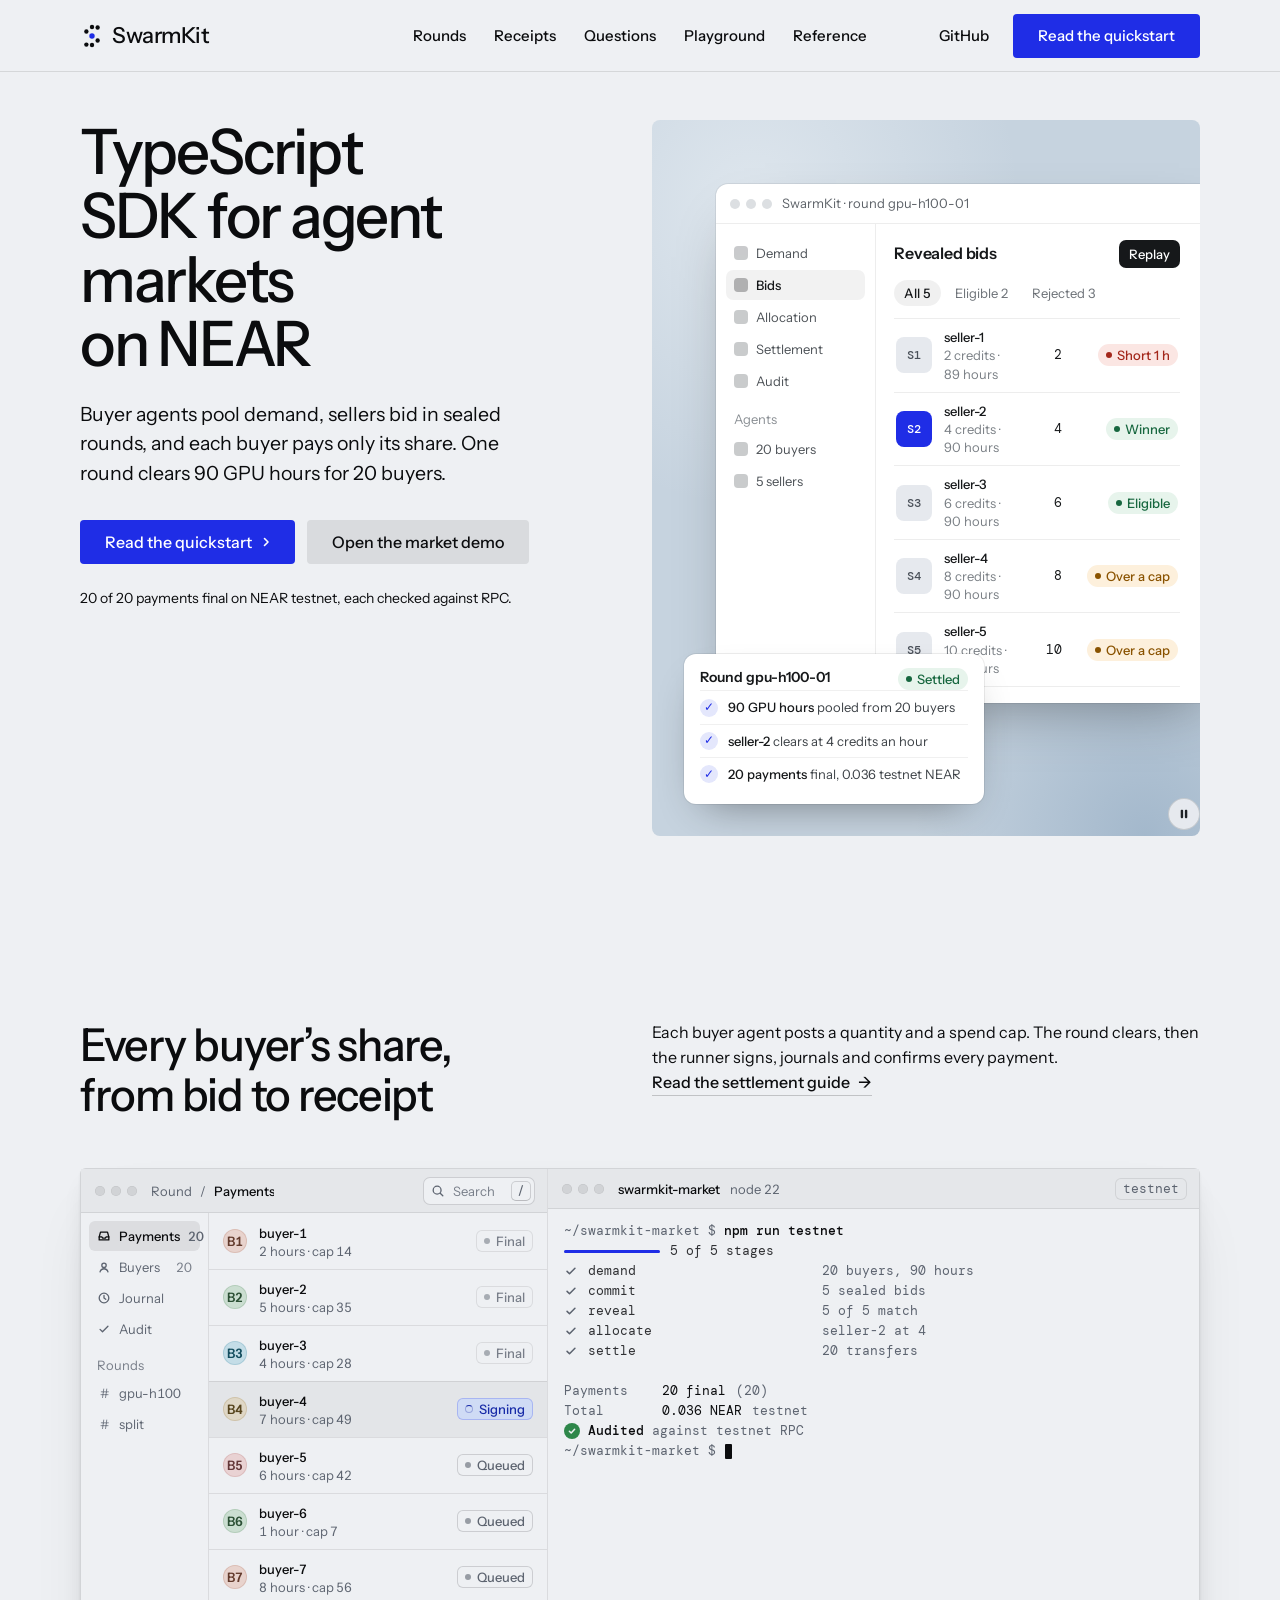
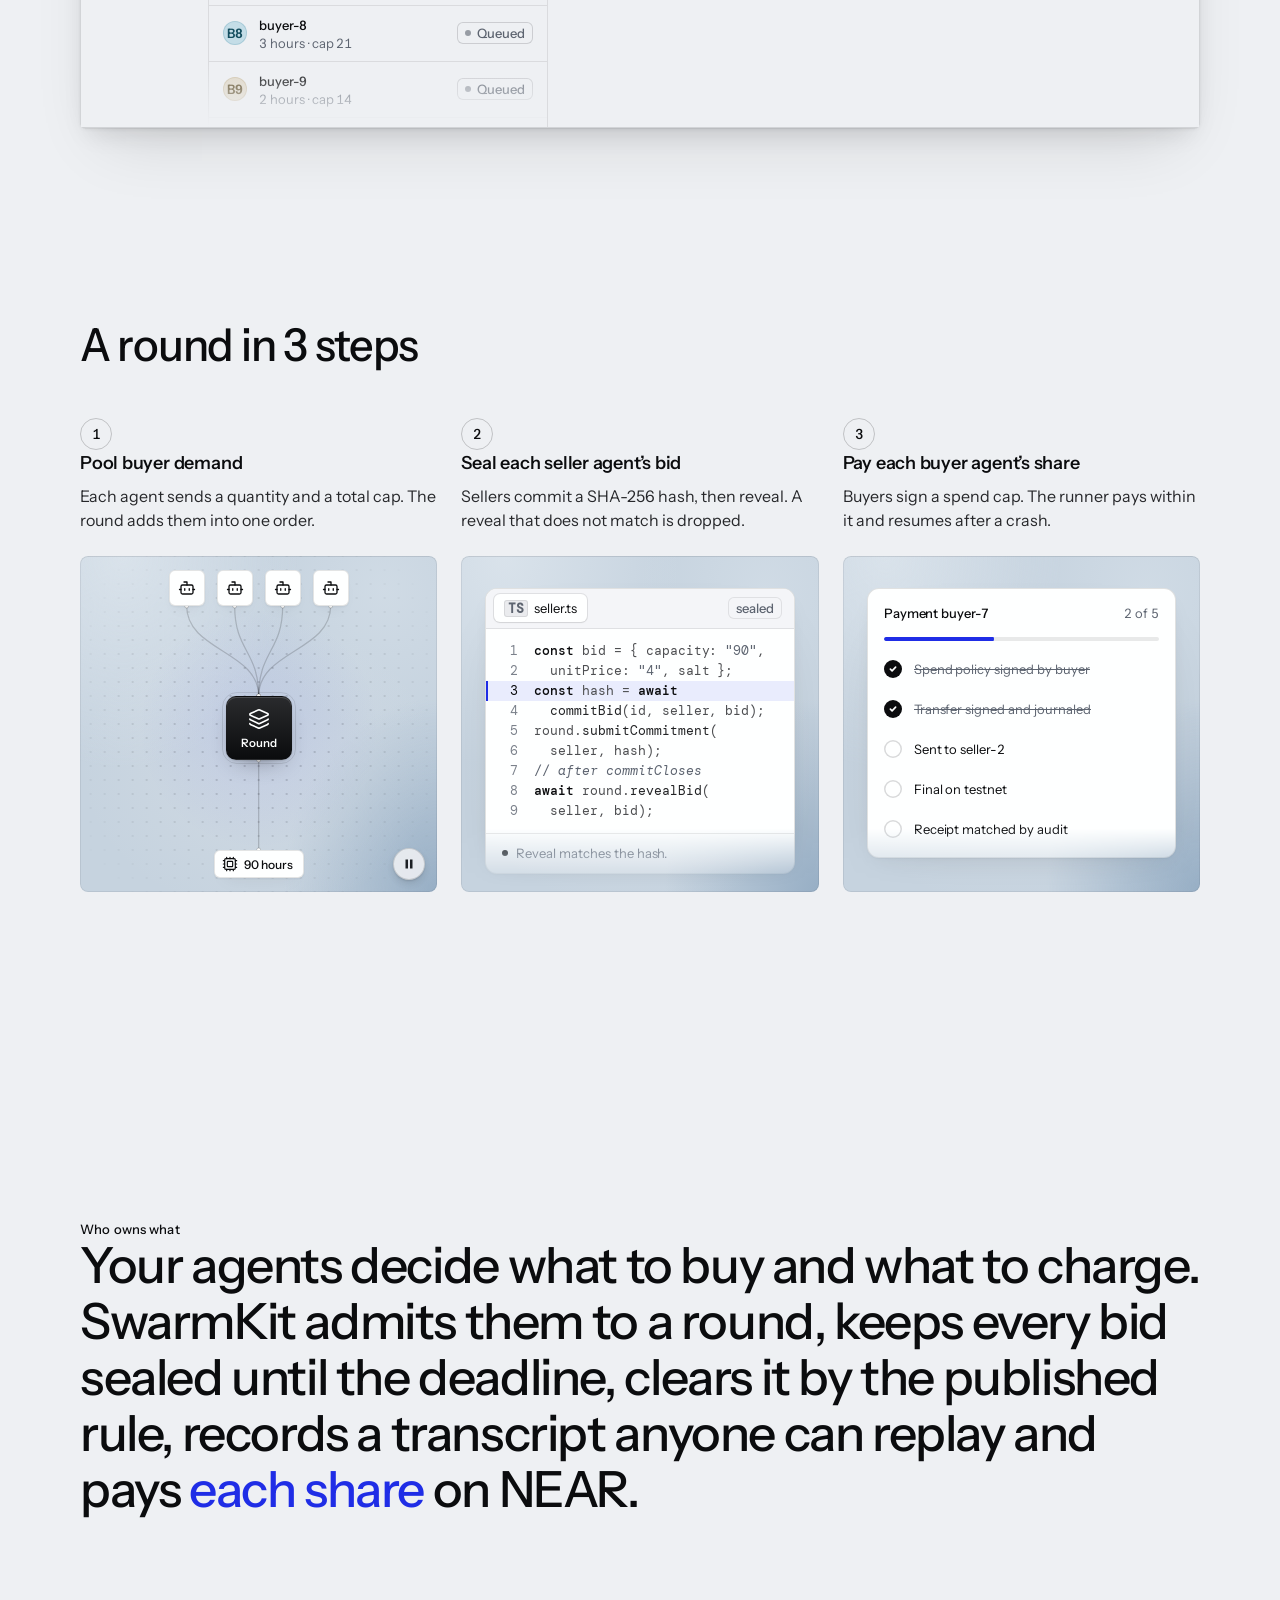
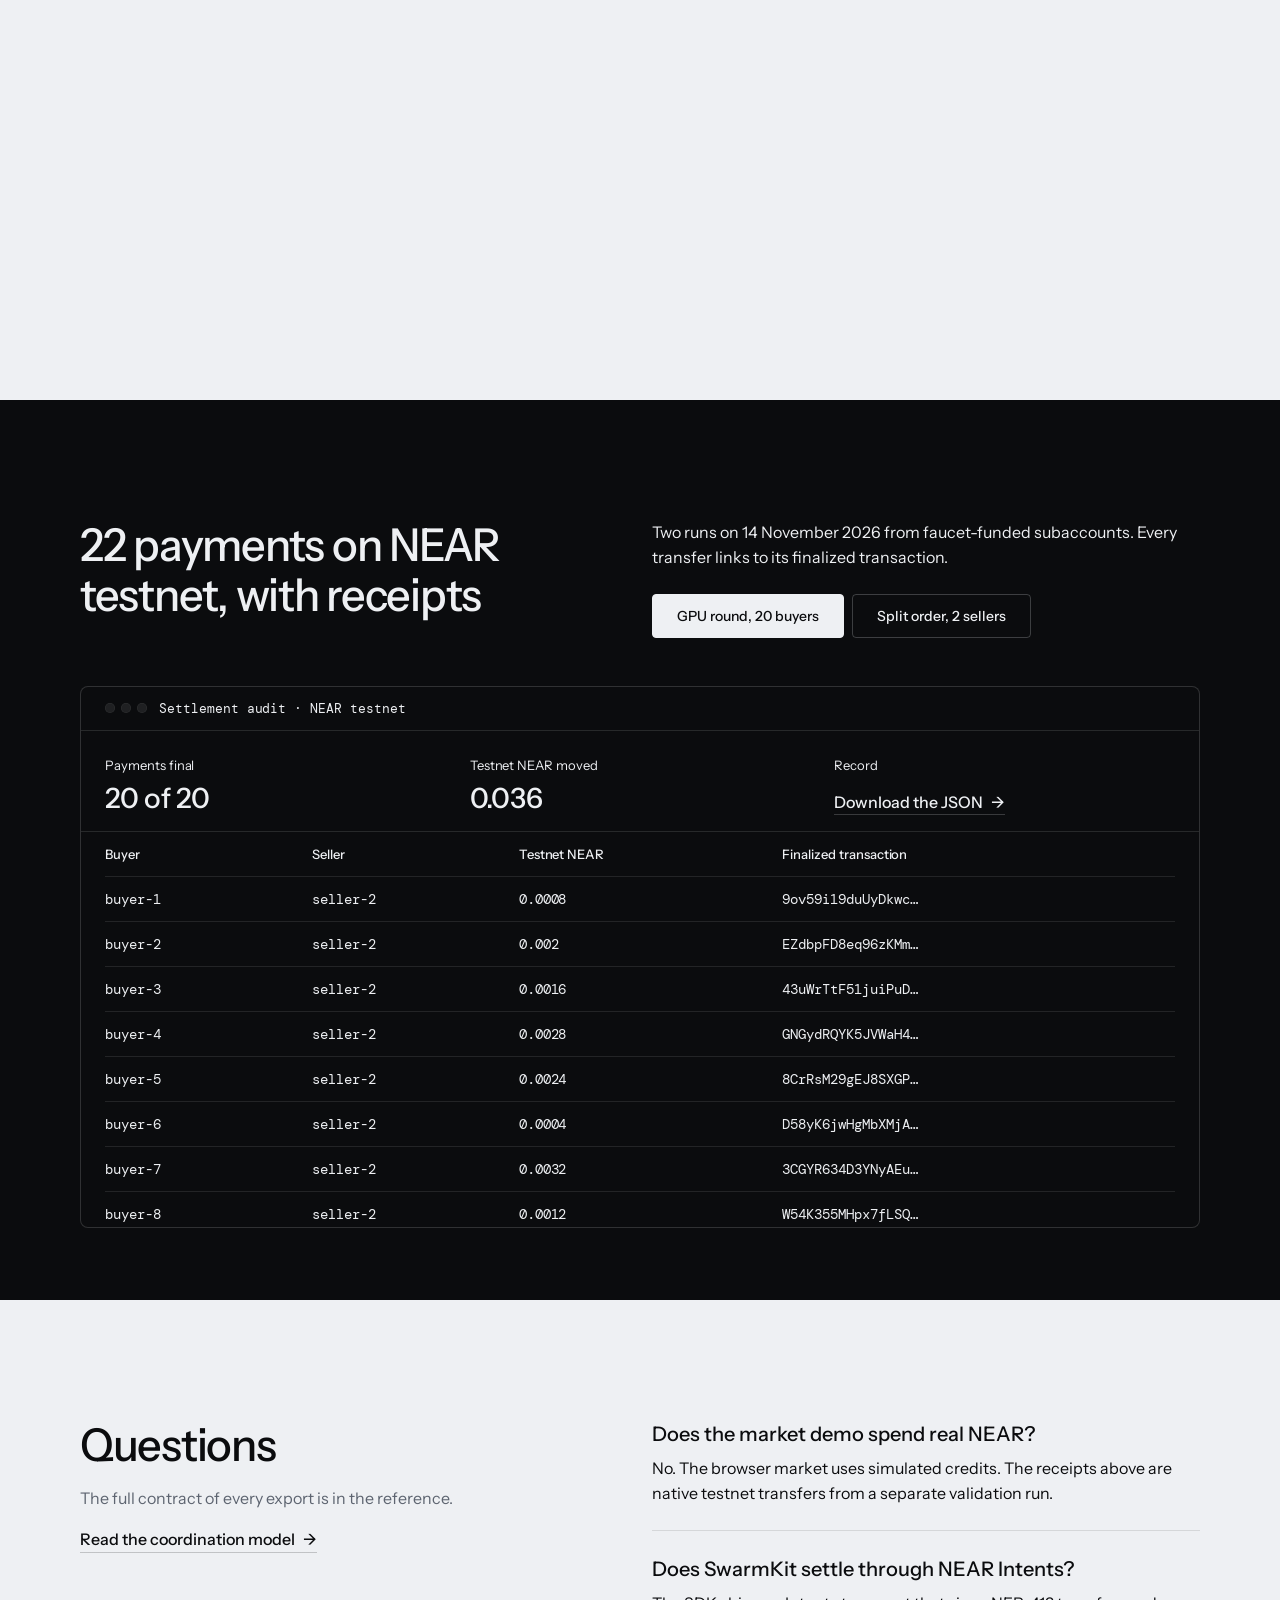
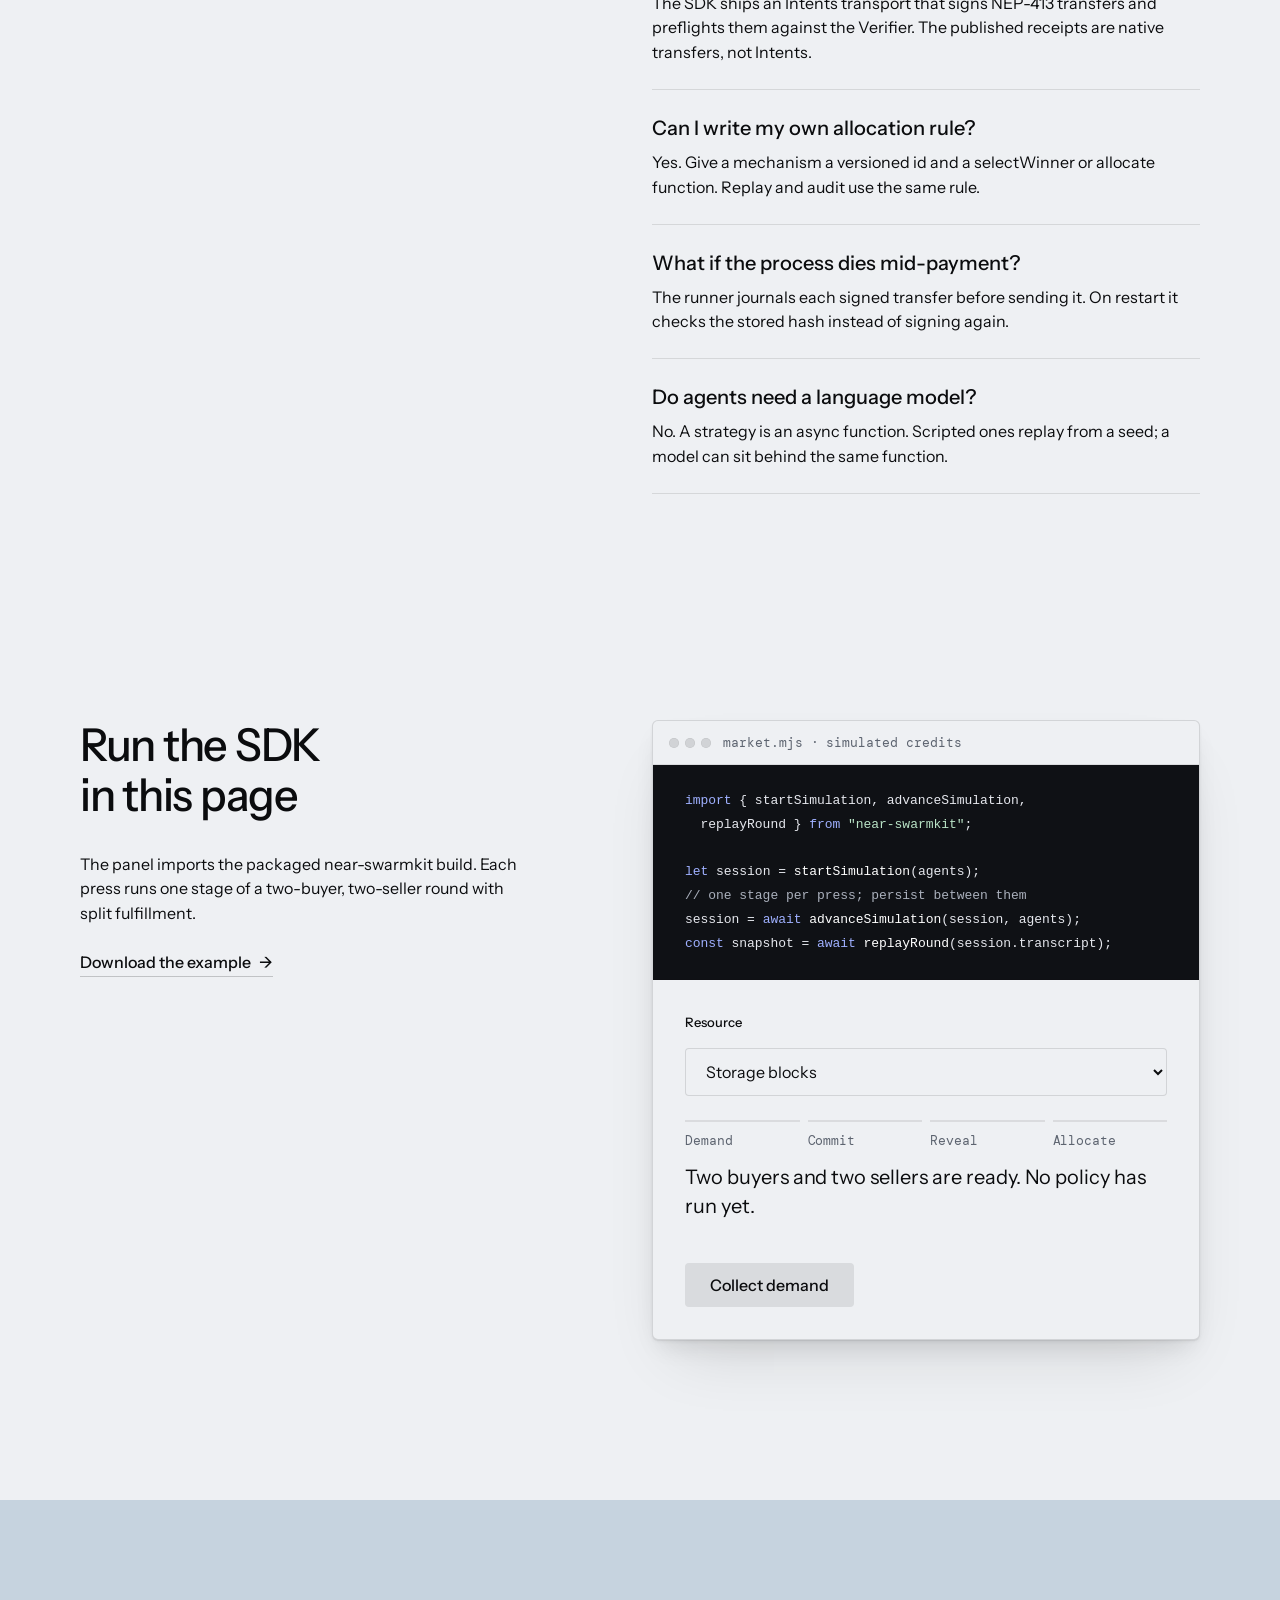
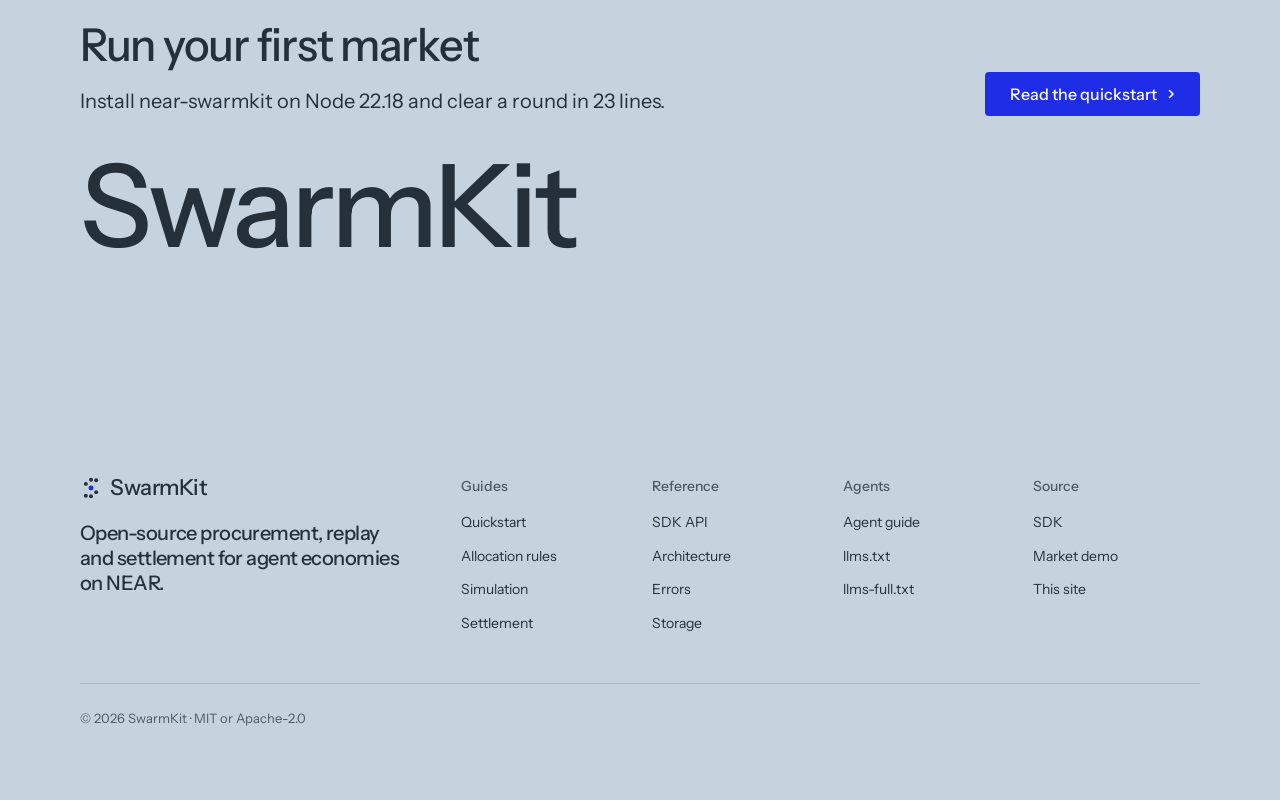
==== commit 16660adf: "brand: SwarmKit mark, six agents tracing an S around the winning bid Replaces the initial tile in th" ====
--- a/index.html
+++ b/index.html
@@ -59,14 +59,14 @@
 <body>
 <!-- type: software (a developer tool: a TypeScript SDK)
      deal: hero collage, nav nav-centre (nav-cards redealt: no photographs), close close-word, footer footer-statement,
-           rhythm dark-band, buttons tonal, mark initial, ground sky, palette cool-grey-cobalt (a cool screen-grey ground
+           rhythm dark-band, buttons tonal, mark custom (six agent dots tracing an S, the winning bid in cobalt at its centre; replaces the dealt initial), ground sky, palette cool-grey-cobalt (a cool screen-grey ground
            and one cobalt accent read as an engineering tool), type instrument (Instrument Sans + DM Mono), radius sharp
      moments: word-highlight (#rules, its own statement section), liquid-type (the close's word) -->
 
 <header class="nav nav--centre">
   <div class="wrap nav__bar">
     <a class="skip-link" href="#top">Skip to content</a>
-    <a class="nav__logo" href="#top"><span class="mark mark--initial" aria-hidden="true">S</span>SwarmKit</a>
+    <a class="nav__logo" href="#top"><svg class="logo-mark" viewBox="0 0 32 32" aria-hidden="true"><g fill="currentColor"><circle cx="16" cy="4" r="2.9"/><circle cx="23.5" cy="4.6" r="2.9"/><circle cx="8.5" cy="10" r="2.9"/><circle cx="23.5" cy="22" r="2.9"/><circle cx="8.5" cy="27.4" r="2.9"/><circle cx="16" cy="28" r="2.9"/></g><circle cx="16" cy="16" r="3.6" fill="#1f2de6"/></svg>SwarmKit</a>
     <nav class="nav__links" aria-label="Main">
       <div class="nav__item"><a class="nav__link" href="#round">Rounds</a></div>
       <div class="nav__item"><a class="nav__link" href="#testnet">Receipts</a></div>
@@ -335,7 +335,7 @@
     <div class="closing__links">
       <div class="grid">
         <div class="span-4 stack-4">
-          <a class="nav__logo" href="#top"><span class="mark mark--initial" aria-hidden="true">S</span>SwarmKit</a>
+          <a class="nav__logo" href="#top"><svg class="logo-mark" viewBox="0 0 32 32" aria-hidden="true"><g fill="currentColor"><circle cx="16" cy="4" r="2.9"/><circle cx="23.5" cy="4.6" r="2.9"/><circle cx="8.5" cy="10" r="2.9"/><circle cx="23.5" cy="22" r="2.9"/><circle cx="8.5" cy="27.4" r="2.9"/><circle cx="16" cy="28" r="2.9"/></g><circle cx="16" cy="16" r="3.6" fill="#1f2de6"/></svg>SwarmKit</a>
           <p class="footer__lede">Open-source procurement, replay and settlement for agent economies on NEAR.</p>
         </div>
         <div class="span-2 footer__col"><h3>Guides</h3><ul><li><a href="./docs/">Quickstart</a></li><li><a href="./mechanisms/">Allocation rules</a></li><li><a href="./simulation/">Simulation</a></li><li><a href="./settlement/">Settlement</a></li></ul></div>
--- a/site.css
+++ b/site.css
@@ -120,6 +120,15 @@
 .code-block { position: relative; margin: 0 0 var(--s-5); }
 .doc__body pre { margin: 0; padding: var(--s-5); padding-top: var(--s-7); overflow: auto; background: #0f1115; color: #e6e8ee; border-radius: var(--r-md); font: 400 13.5px/1.75 var(--font-mono); }
 .doc__body pre code { font: inherit; background: none; padding: 0; }
+/* syntax colours (build-time spans from highlight.mjs); every token 7:1 or more on #0f1115 */
+.doc__body pre .tk-keyword { color: #9fb0ff; }
+.doc__body pre .tk-string { color: #b9e3c6; }
+.doc__body pre .tk-number, .doc__body pre .tk-literal { color: #f5c58a; }
+.doc__body pre .tk-comment { color: #a3a9b5; font-style: italic; }
+.doc__body pre .tk-type { color: #f2b8cf; }
+.doc__body pre .tk-fn { color: #7fd4ff; }
+.doc__body pre[data-lang]::before { content: attr(data-lang); position: absolute; top: var(--s-3); left: var(--s-5); font: 500 12px/1 var(--font-mono); color: #a3a9b5; text-transform: lowercase; }
+.doc__body pre[data-lang="ts"]::before { content: "typescript"; }
 .copy-code { position: absolute; top: var(--s-2); right: var(--s-2); min-height: 32px; padding: 0 var(--s-3); border: 1px solid rgb(255 255 255 / .16); border-radius: var(--r-sm); background: transparent; color: #c6cad3; font: 500 13px/1 var(--font-text); cursor: pointer; }
 .copy-code:hover { color: #fff; border-color: rgb(255 255 255 / .4); }
 .doc__body table { width: 100%; border-collapse: collapse; margin: 0 0 var(--s-6); font-size: var(--t-small); display: block; overflow-x: auto; }
@@ -165,3 +174,7 @@
 }
 @media (max-width: 379px) { .nav__actions .btn { display: none; } }
 @media (max-width: 639px) { #questions .faq__item:nth-child(5), #questions .grid > div:first-child > p { display: none; } }
+
+/* ---------- the SwarmKit mark: six agents trace an S, the winning bid at its centre ---------- */
+.nav__logo .logo-mark { width: 24px; height: 24px; flex: none; }
+footer .nav__logo .logo-mark { width: 22px; height: 22px; }
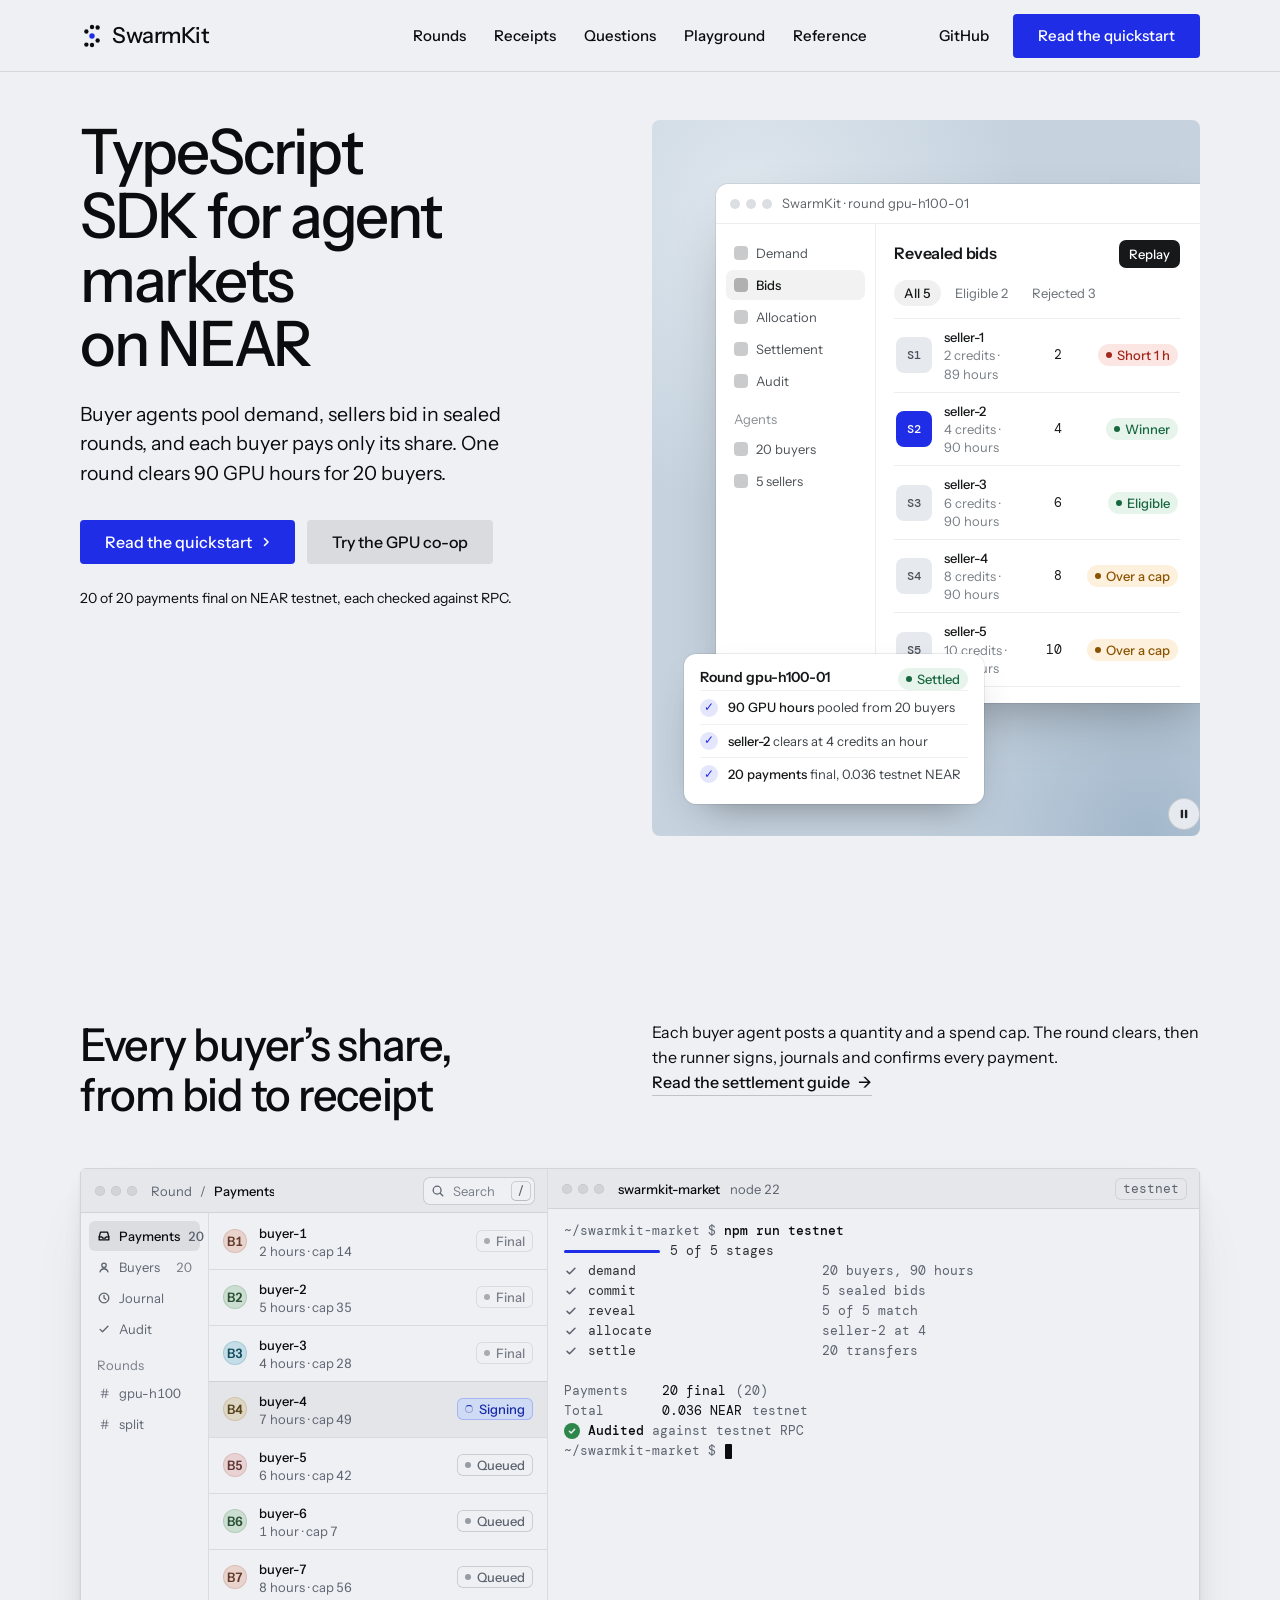
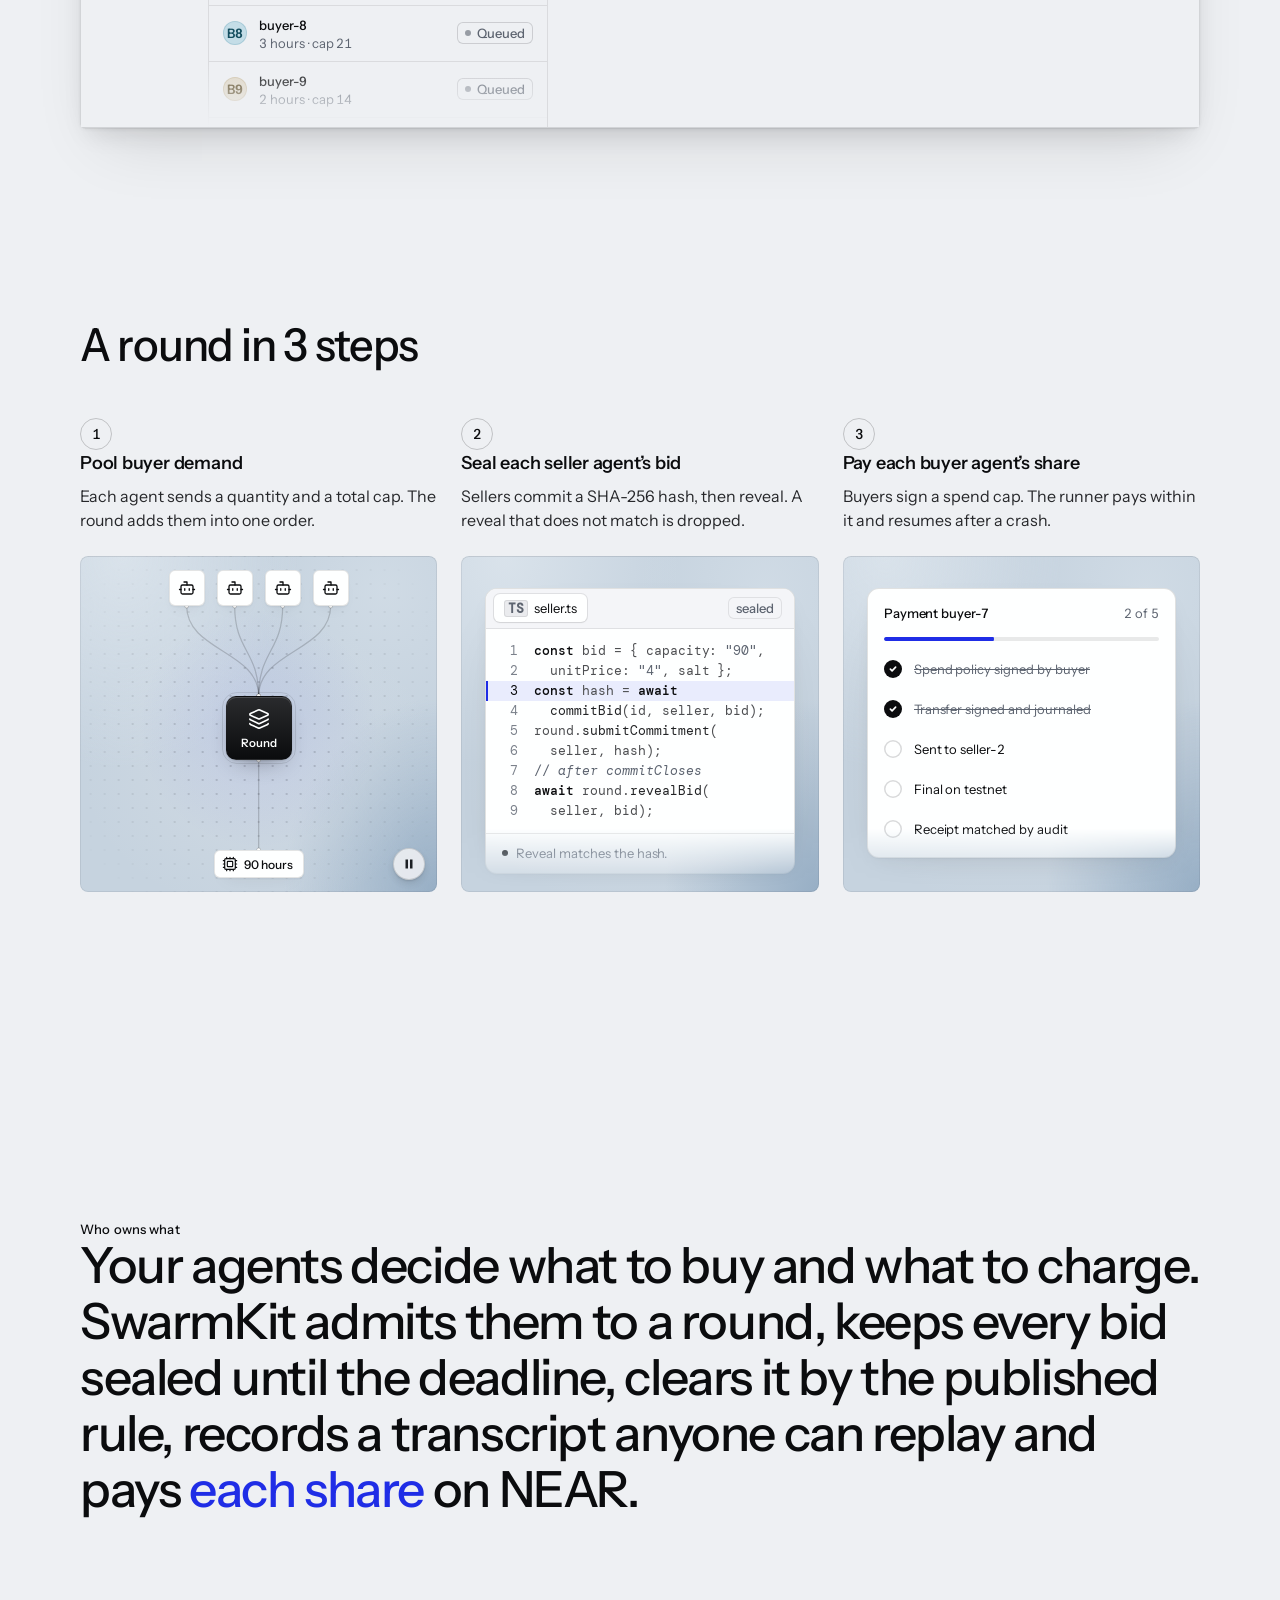
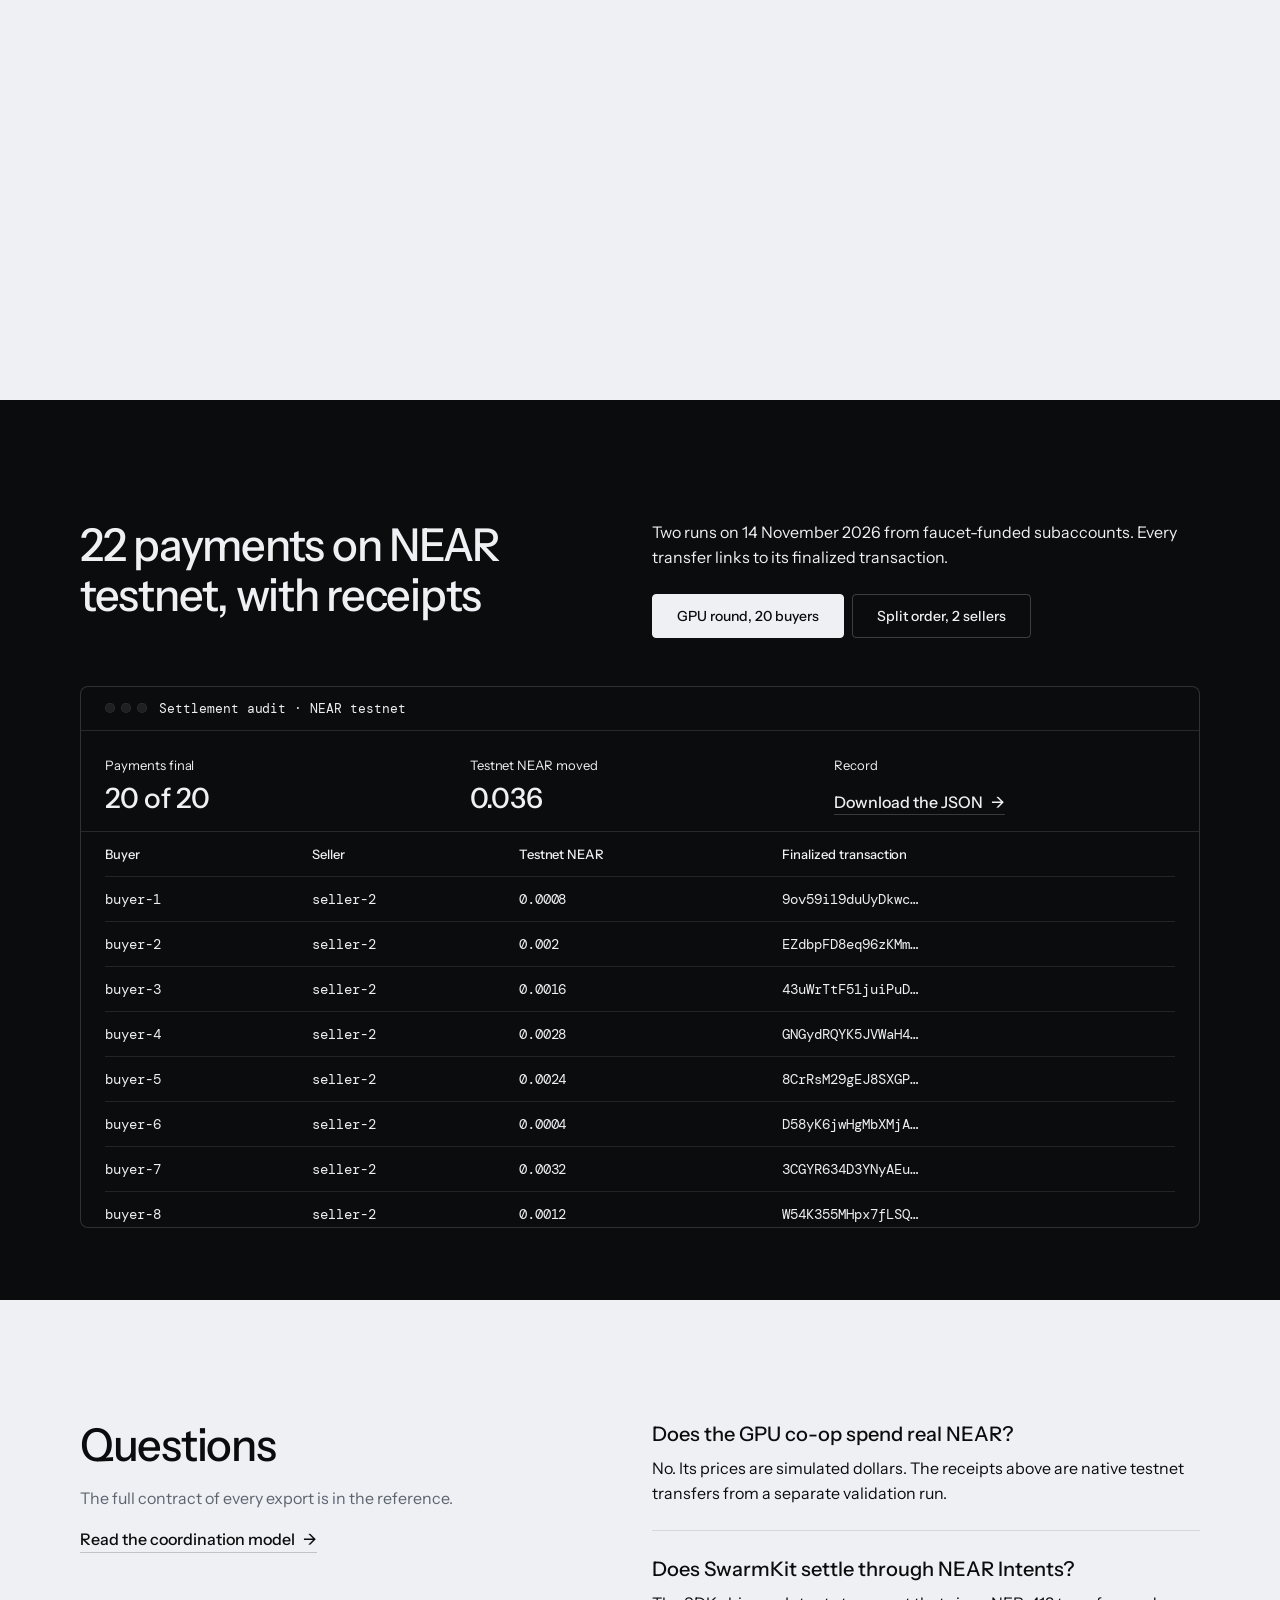
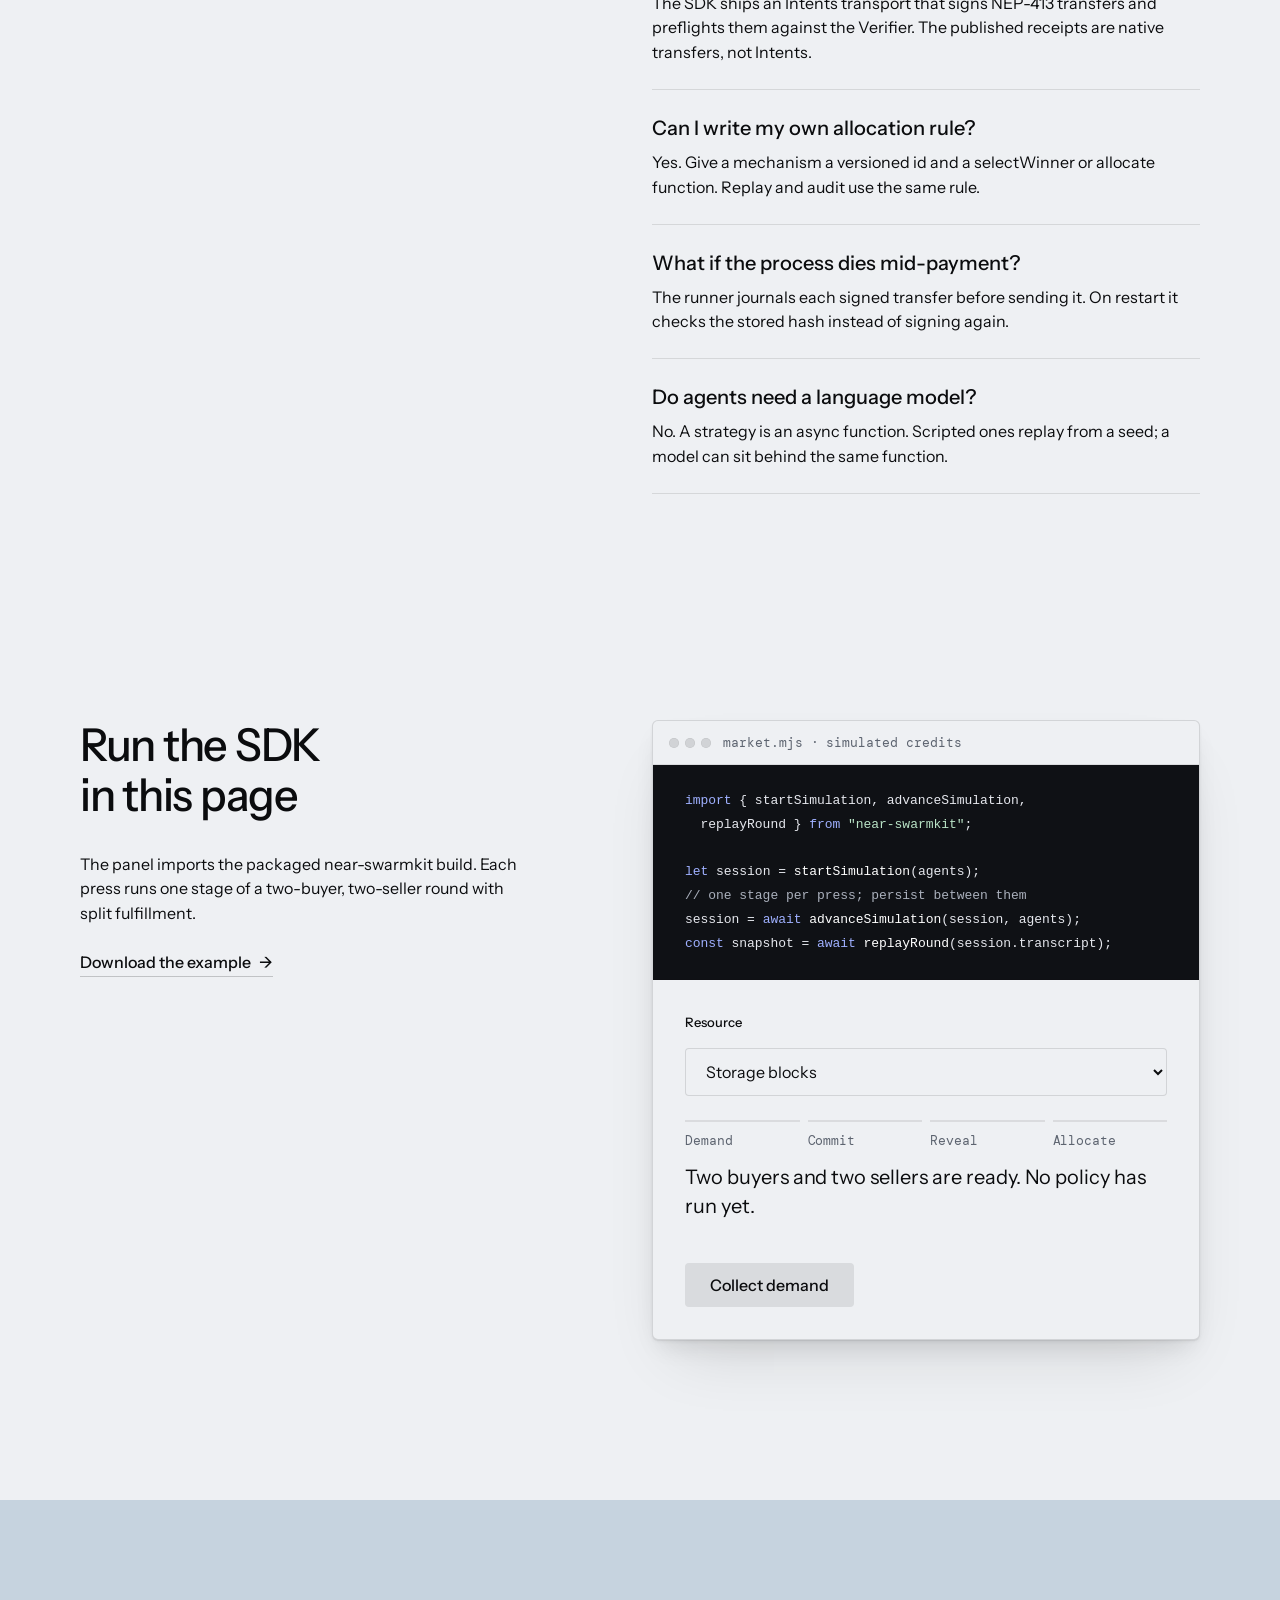
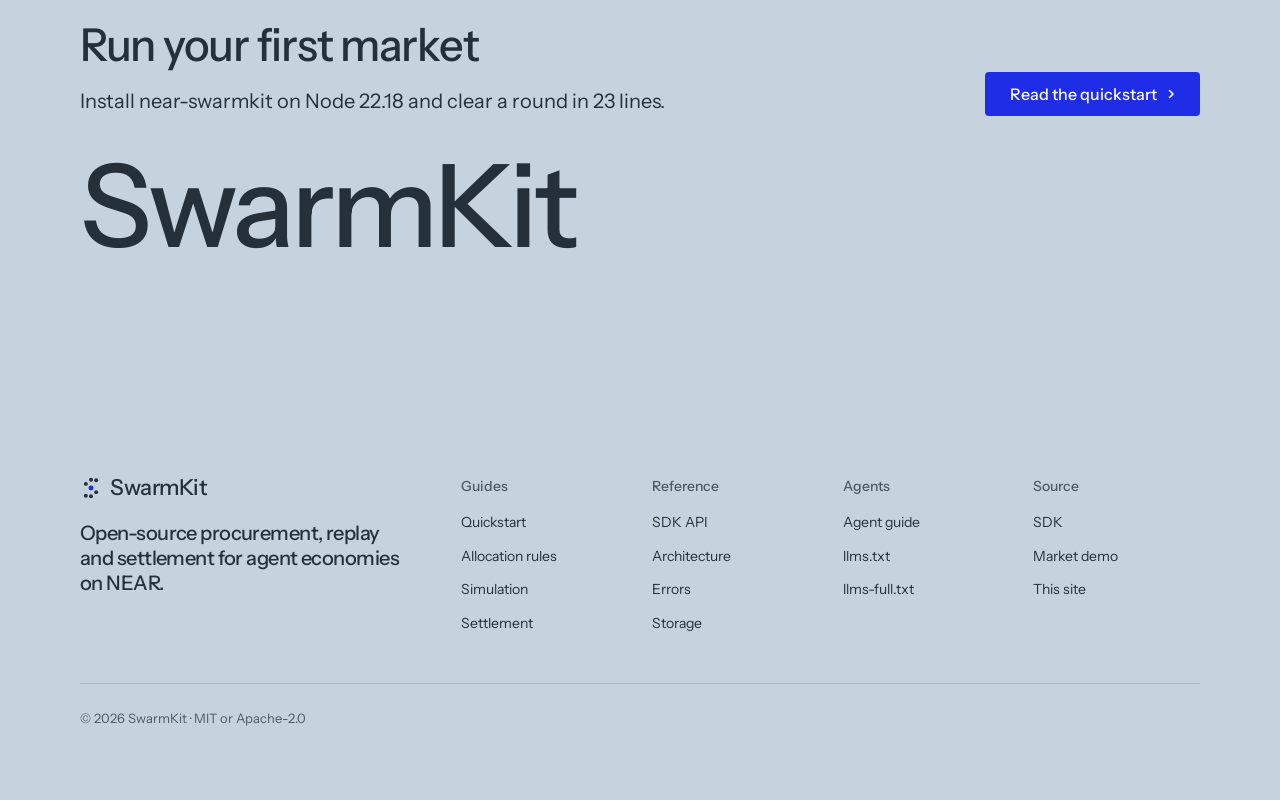
==== commit bc3fd5e6: "chore: move live links to Cloudflare Pages (swarmkit.pages.dev, swarmkit-coop.pages.dev) Co-Authored" ====
--- a/index.html
+++ b/index.html
@@ -12,7 +12,7 @@
 <meta name="twitter:card" content="summary_large_image">
 <link rel="icon" href="favicon.svg" type="image/svg+xml">
 <meta name="theme-color" content="#eef0f3">
-<!-- <link rel="canonical" href="https://mikemoulder.github.io/swarmkit-site/"> -->
+<!-- <link rel="canonical" href="https://swarmkit.pages.dev/"> -->
 <meta name="site-kind" content="software">
 <meta name="page-type" content="software">
 <link rel="preconnect" href="https://fonts.googleapis.com">
@@ -90,7 +90,7 @@
       <div class="hero__text span-5">
         <h1 id="hero-h">TypeScript SDK for agent markets on NEAR</h1>
         <p class="hero__lead">Buyer agents pool demand, sellers bid in sealed rounds, and each buyer pays only its share. One round clears 90 GPU hours for 20 buyers.</p>
-        <div class="btn-row"><a class="btn btn--primary" href="./docs/">Read the quickstart<svg class="m-arrow" viewBox="0 0 12 12" aria-hidden="true"><path class="m-arrow__stem" d="M1 6h8"/><path class="m-arrow__head" d="M4.5 2.5 8 6l-3.5 3.5"/></svg></a><a class="btn btn--secondary" href="https://mikemoulder.github.io/swarmkit-market/">Open the market demo</a></div>
+        <div class="btn-row"><a class="btn btn--primary" href="./docs/">Read the quickstart<svg class="m-arrow" viewBox="0 0 12 12" aria-hidden="true"><path class="m-arrow__stem" d="M1 6h8"/><path class="m-arrow__head" d="M4.5 2.5 8 6l-3.5 3.5"/></svg></a><a class="btn btn--secondary" href="https://swarmkit-coop.pages.dev/">Try the GPU co-op</a></div>
         <p class="hero__proof">20 of 20 payments final on NEAR testnet, each checked against RPC.</p>
       </div>
       <div class="hero__art span-6 start-7" role="img" aria-label="A SwarmKit round console: five revealed seller bids, seller 2 winning at 4 credits an hour, and the round's 20 payments settled">
@@ -283,7 +283,7 @@
           <p><a class="link" href="./concepts/">Read the coordination model</a></p>
         </div>
         <div class="faq span-6 start-7">
-          <div class="faq__item"><h3>Does the market demo spend real NEAR?</h3><p>No. The browser market uses simulated credits. The receipts above are native testnet transfers from a separate validation run.</p></div>
+          <div class="faq__item"><h3>Does the GPU co-op spend real NEAR?</h3><p>No. Its prices are simulated dollars. The receipts above are native testnet transfers from a separate validation run.</p></div>
           <div class="faq__item"><h3>Does SwarmKit settle through NEAR Intents?</h3><p>The SDK ships an Intents transport that signs NEP-413 transfers and preflights them against the Verifier. The published receipts are native transfers, not Intents.</p></div>
           <div class="faq__item"><h3>Can I write my own allocation rule?</h3><p>Yes. Give a mechanism a versioned id and a selectWinner or allocate function. Replay and audit use the same rule.</p></div>
           <div class="faq__item"><h3>What if the process dies mid-payment?</h3><p>The runner journals each signed transfer before sending it. On restart it checks the stored hash instead of signing again.</p></div>
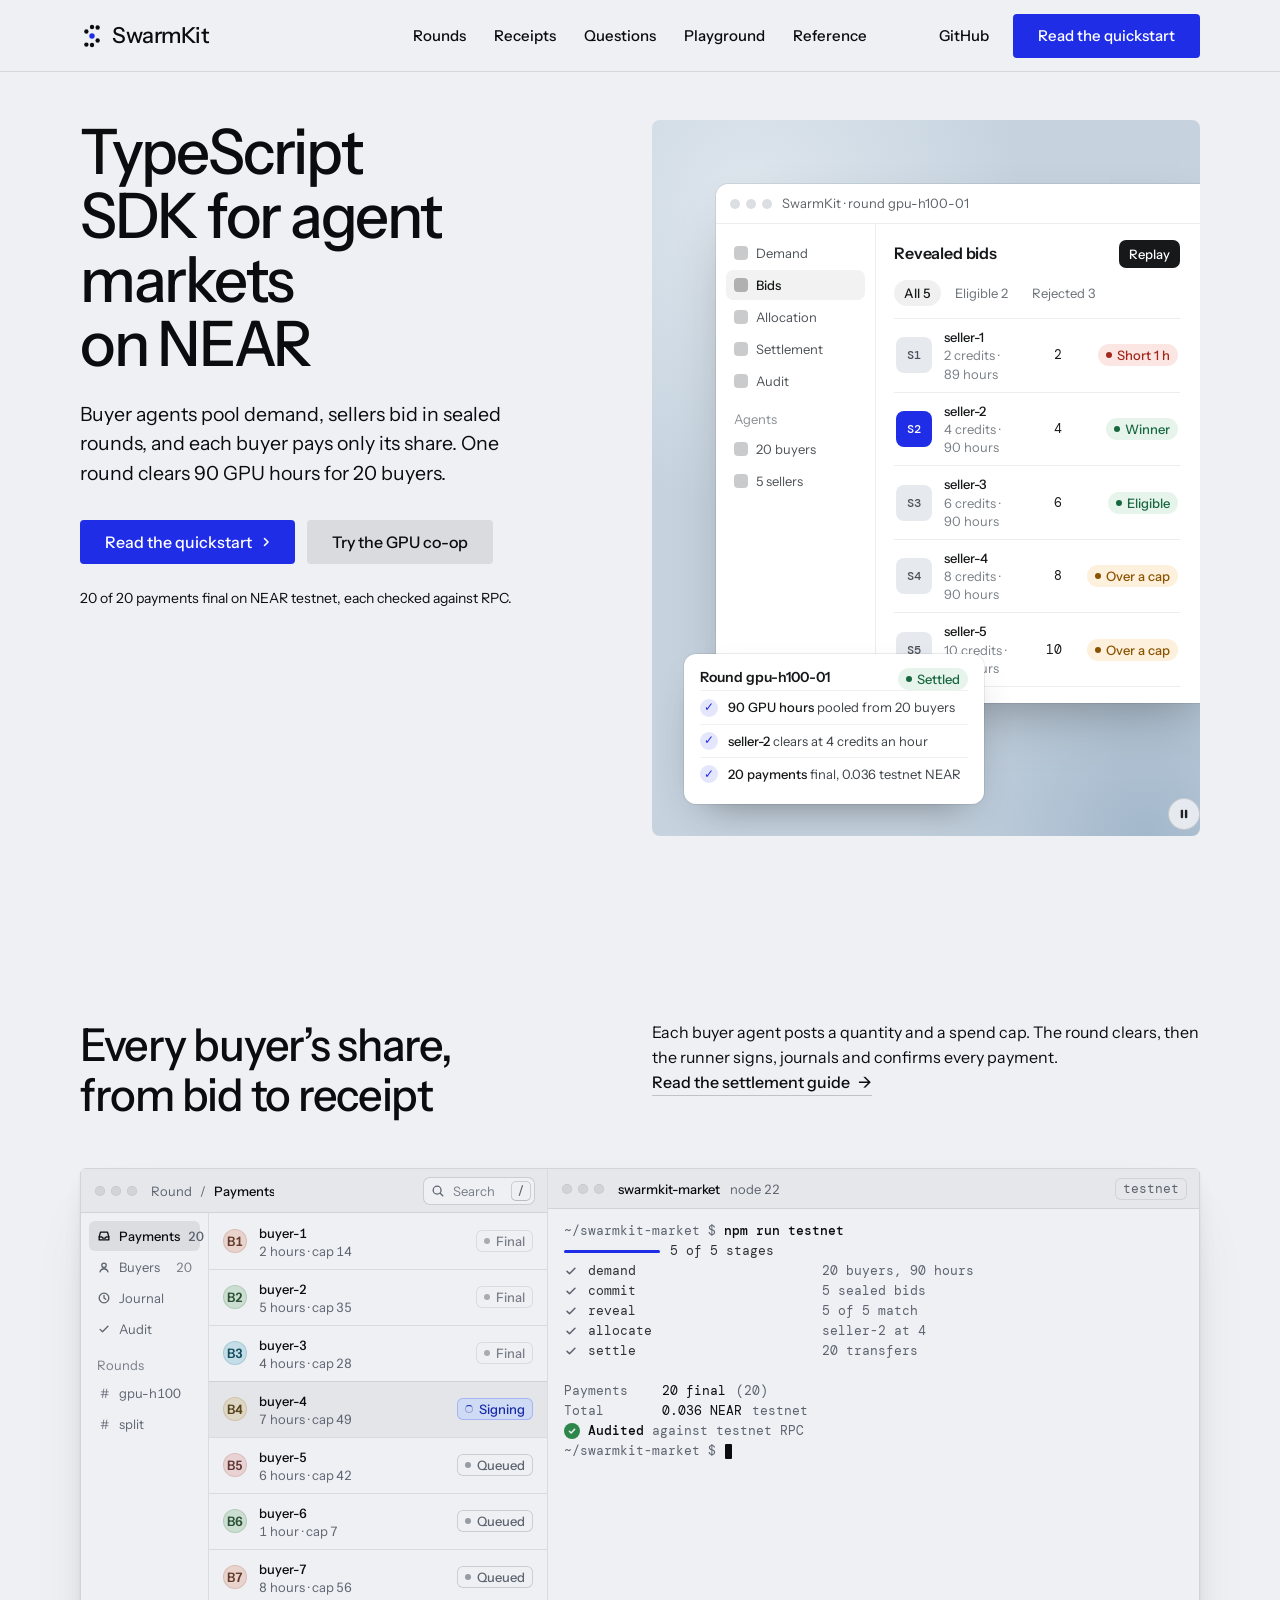
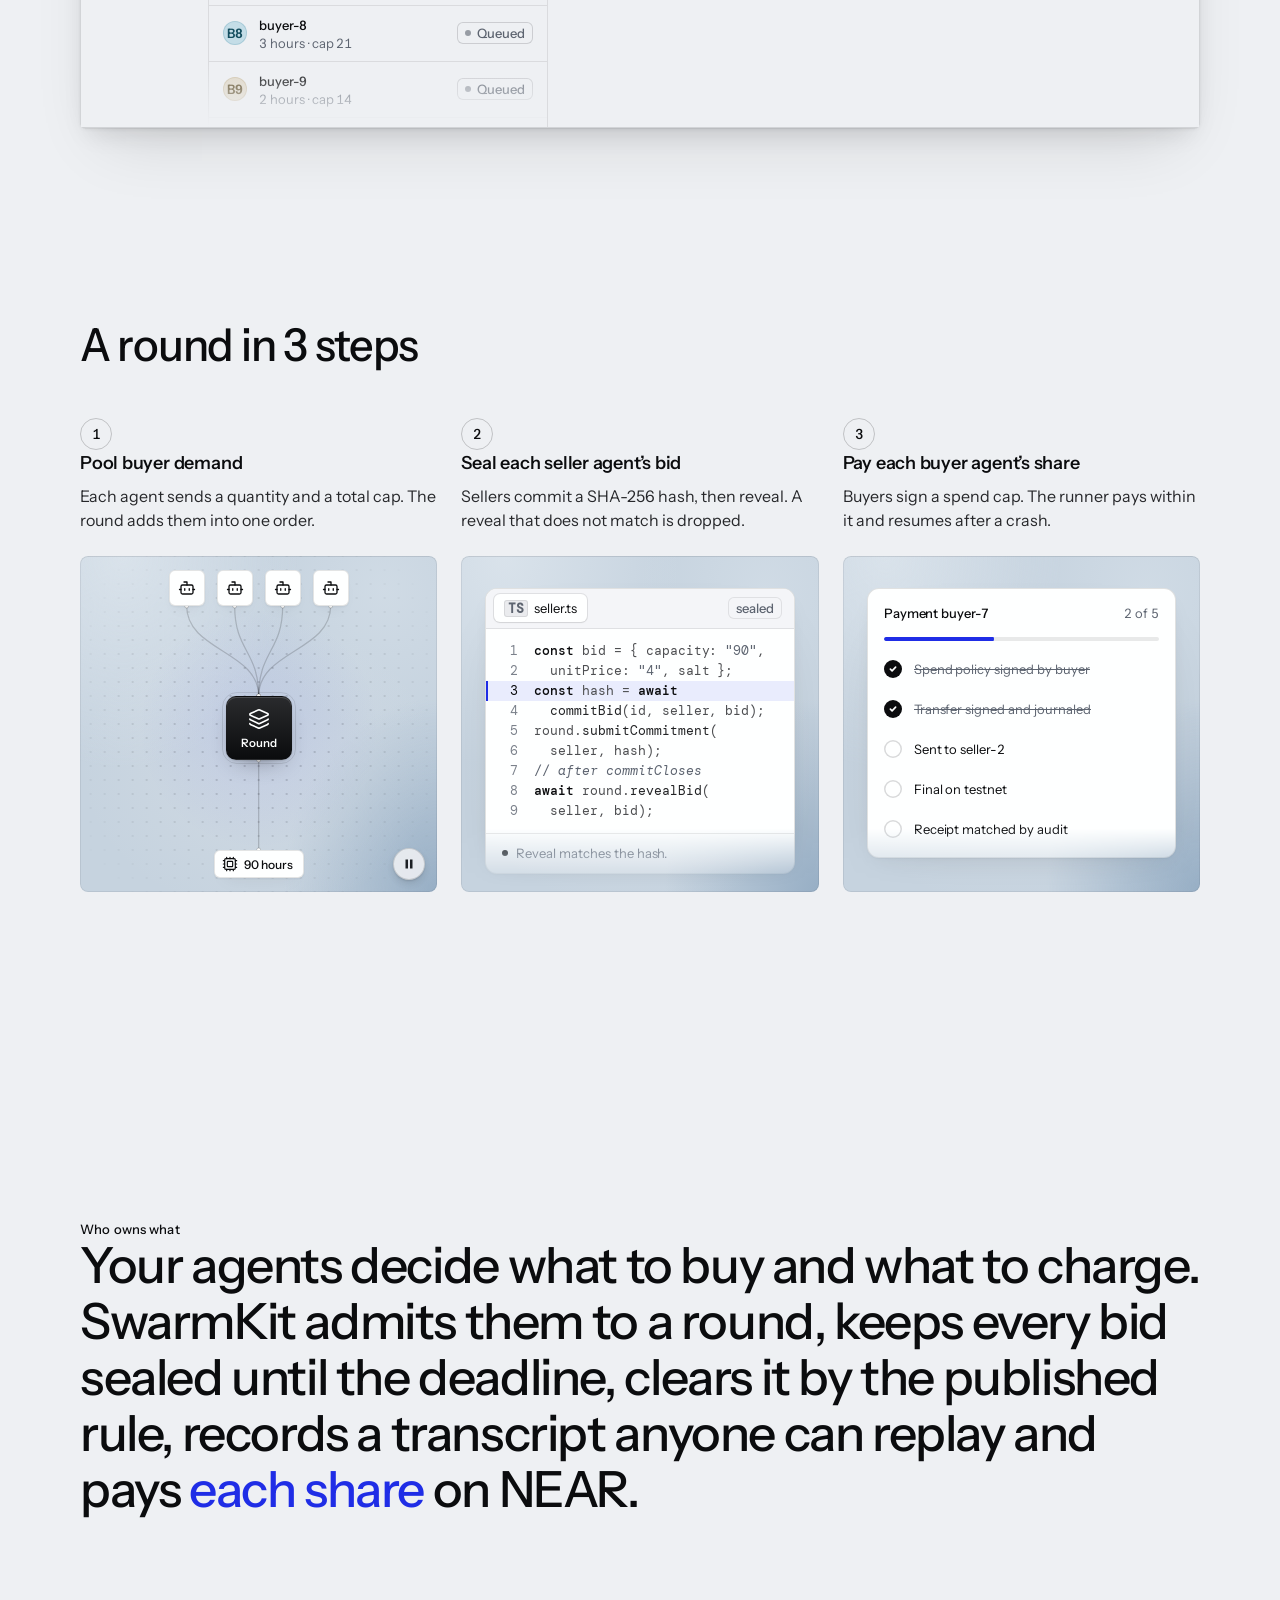
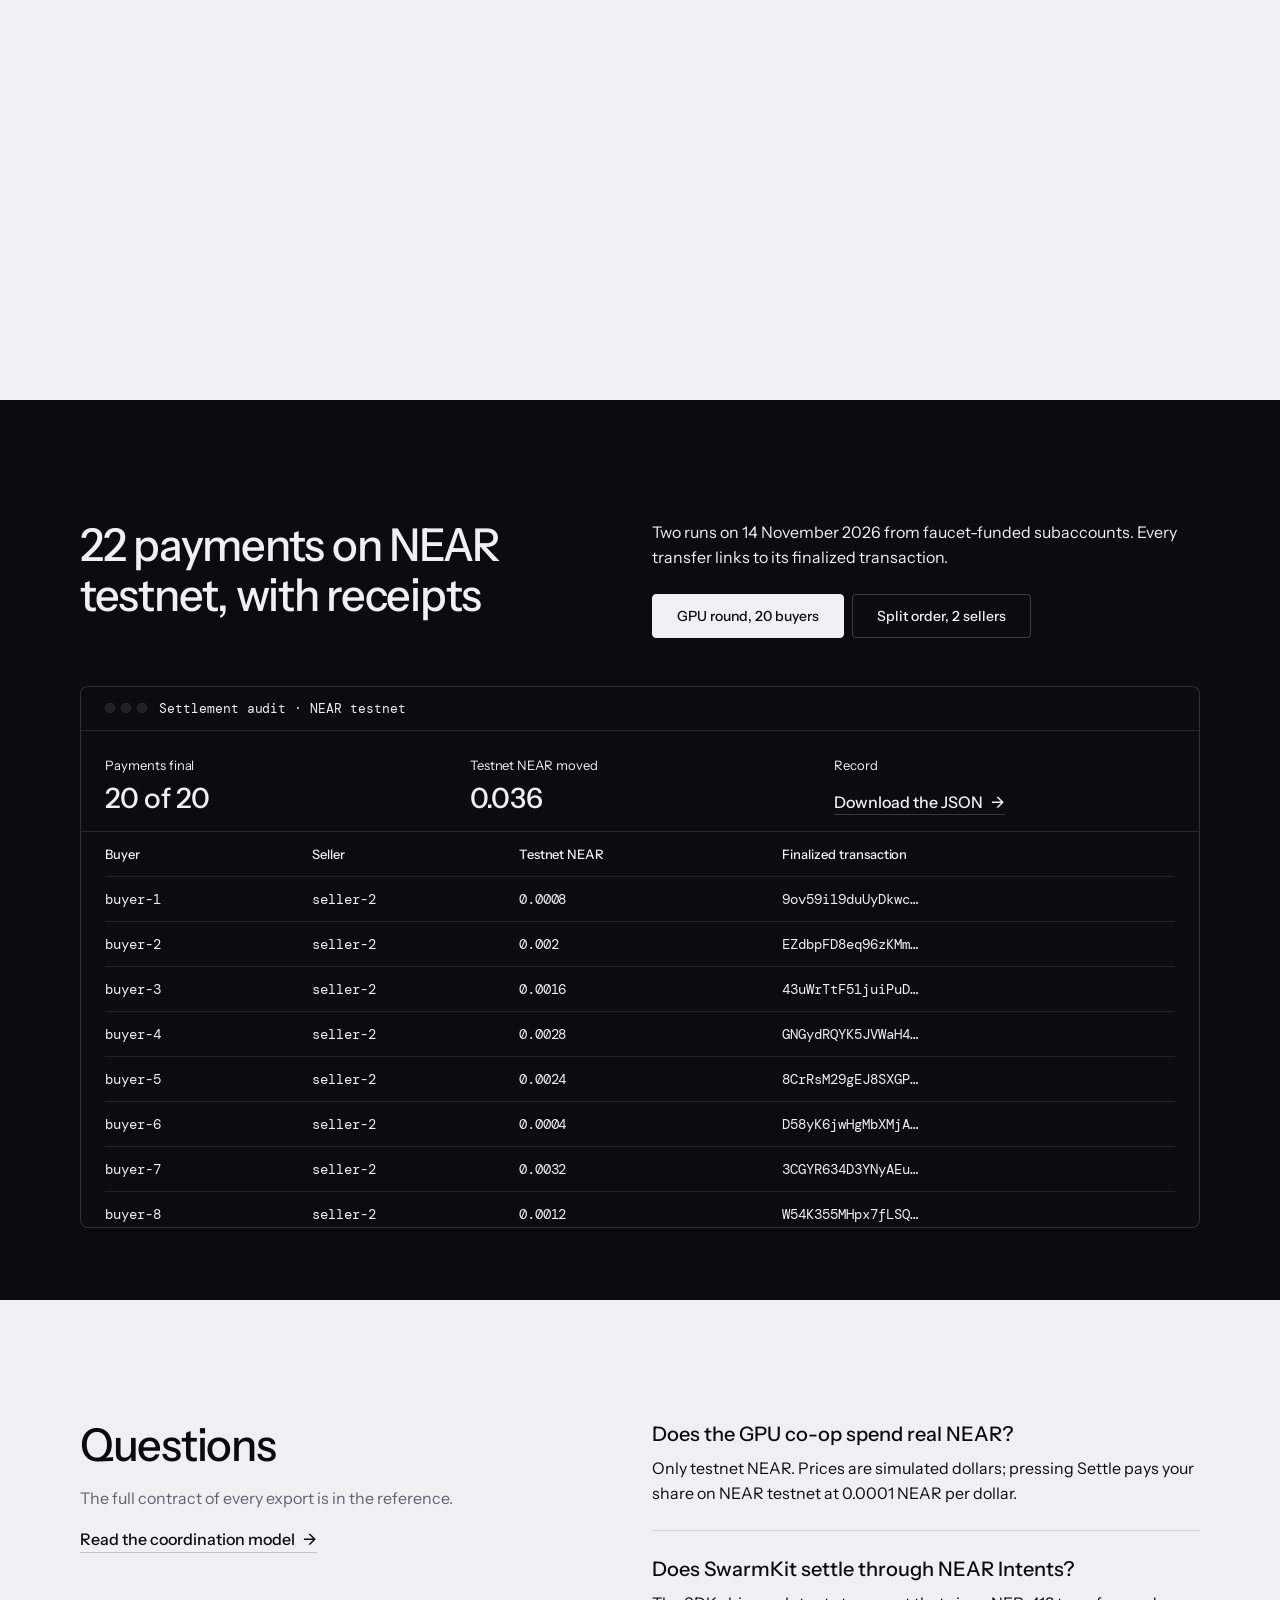
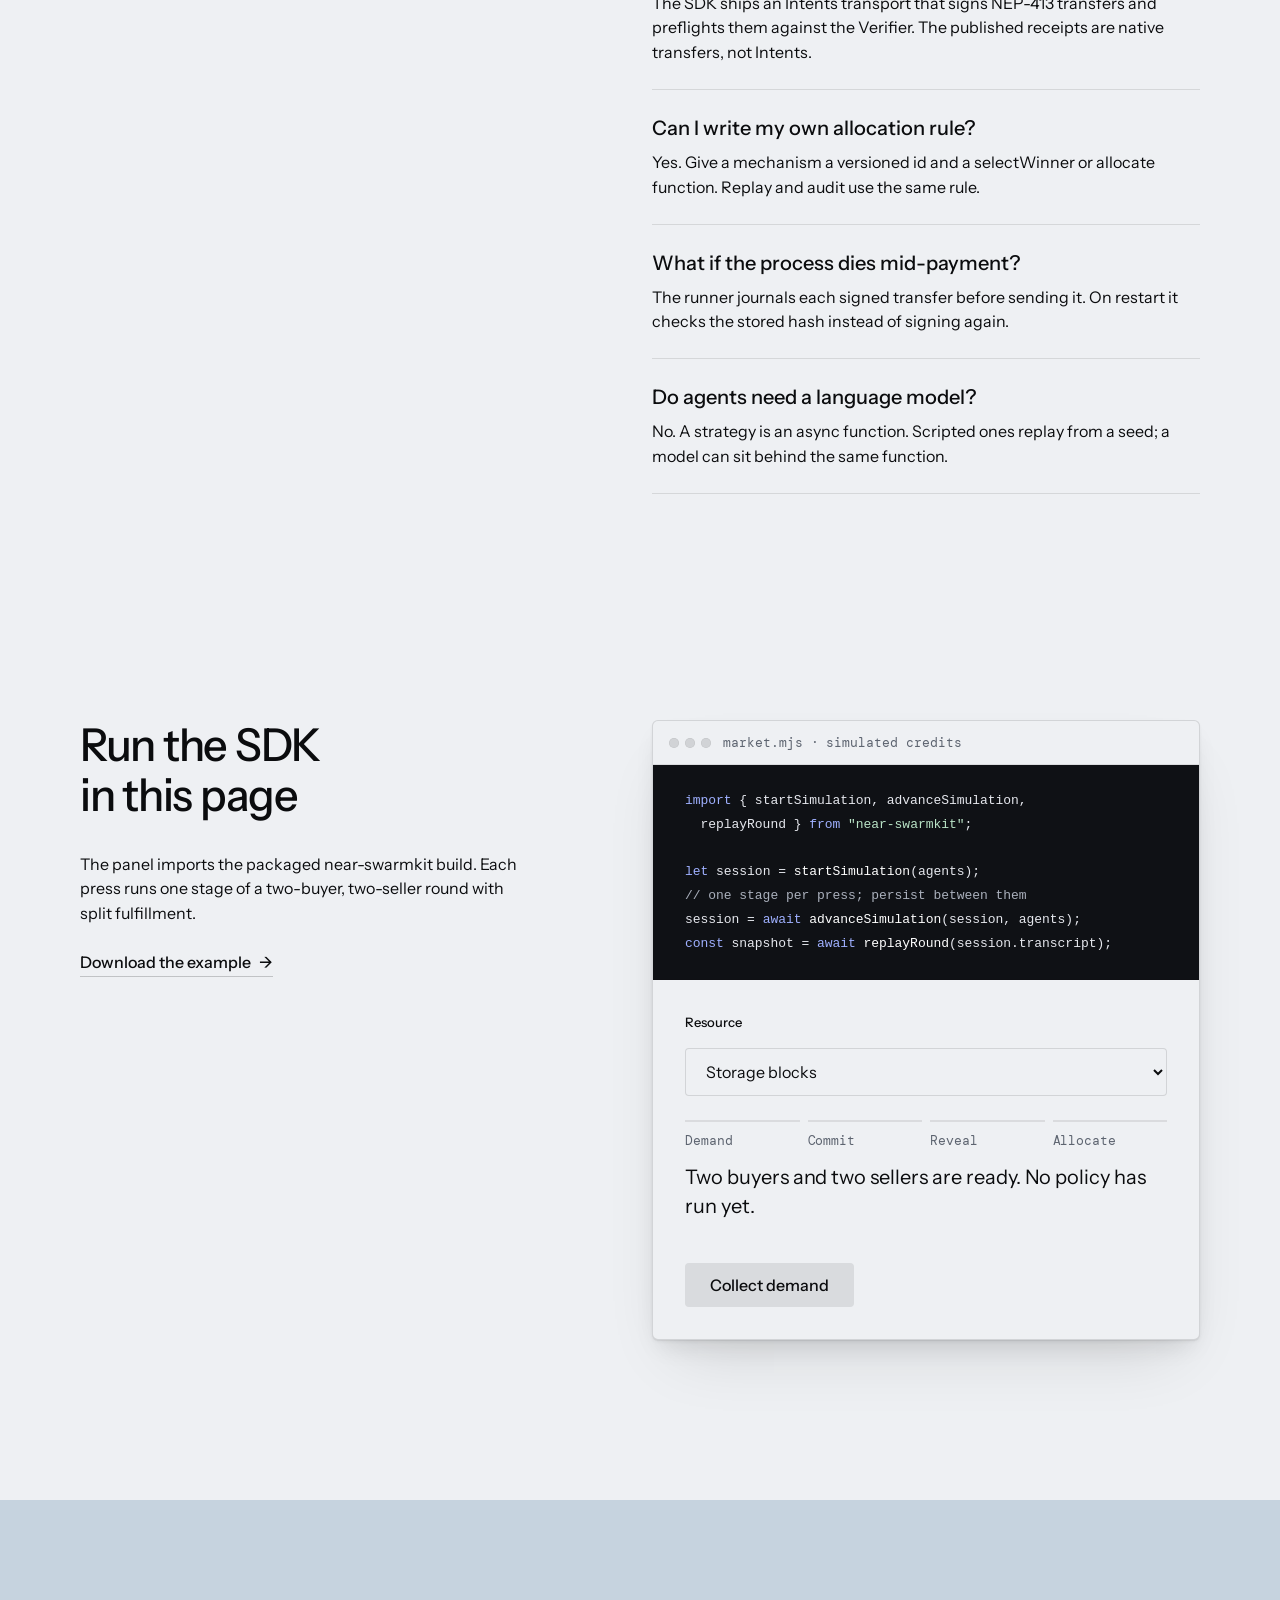
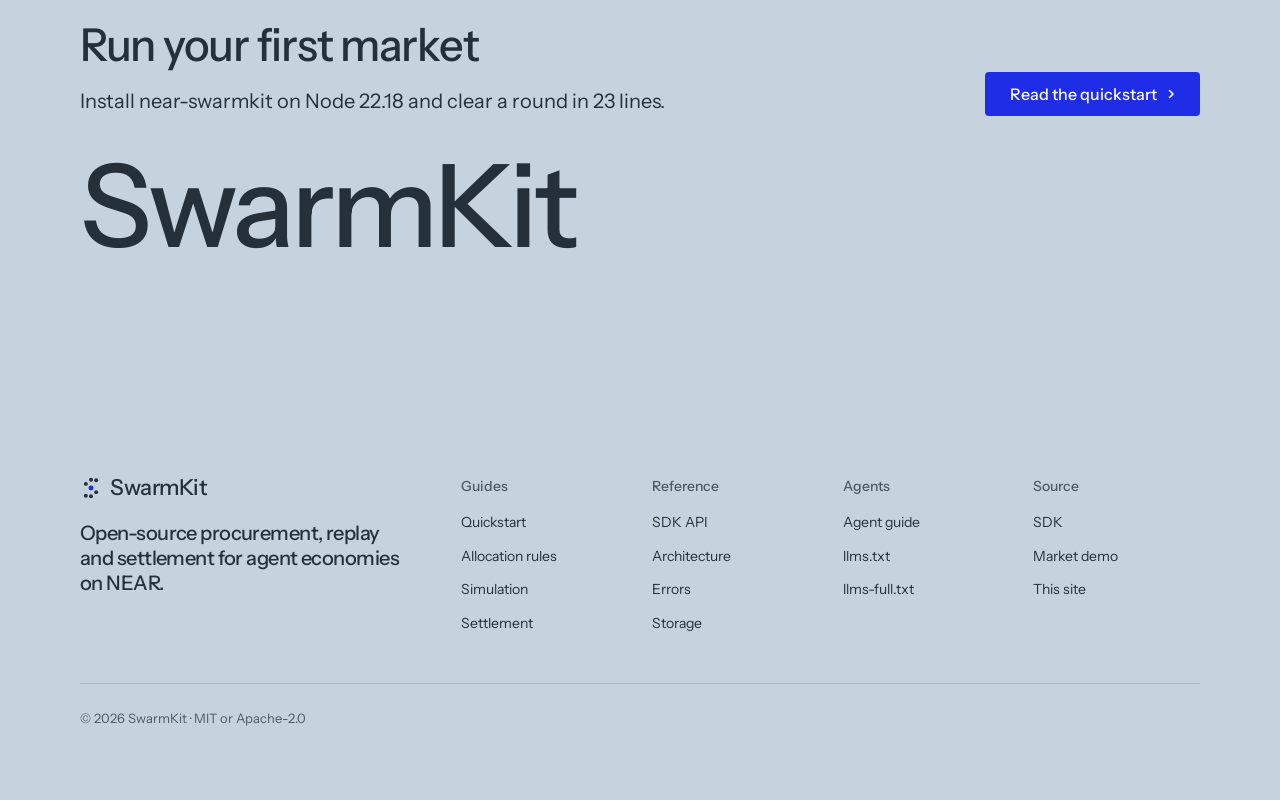
==== commit 530cb83c: "feat: live testnet settlement for the GPU co-op, with honest account labels The co-op page settles y" ====
--- a/index.html
+++ b/index.html
@@ -283,7 +283,7 @@
           <p><a class="link" href="./concepts/">Read the coordination model</a></p>
         </div>
         <div class="faq span-6 start-7">
-          <div class="faq__item"><h3>Does the GPU co-op spend real NEAR?</h3><p>No. Its prices are simulated dollars. The receipts above are native testnet transfers from a separate validation run.</p></div>
+          <div class="faq__item"><h3>Does the GPU co-op spend real NEAR?</h3><p>Only testnet NEAR. Prices are simulated dollars; pressing Settle pays your share on NEAR testnet at 0.0001 NEAR per dollar.</p></div>
           <div class="faq__item"><h3>Does SwarmKit settle through NEAR Intents?</h3><p>The SDK ships an Intents transport that signs NEP-413 transfers and preflights them against the Verifier. The published receipts are native transfers, not Intents.</p></div>
           <div class="faq__item"><h3>Can I write my own allocation rule?</h3><p>Yes. Give a mechanism a versioned id and a selectWinner or allocate function. Replay and audit use the same rule.</p></div>
           <div class="faq__item"><h3>What if the process dies mid-payment?</h3><p>The runner journals each signed transfer before sending it. On restart it checks the stored hash instead of signing again.</p></div>
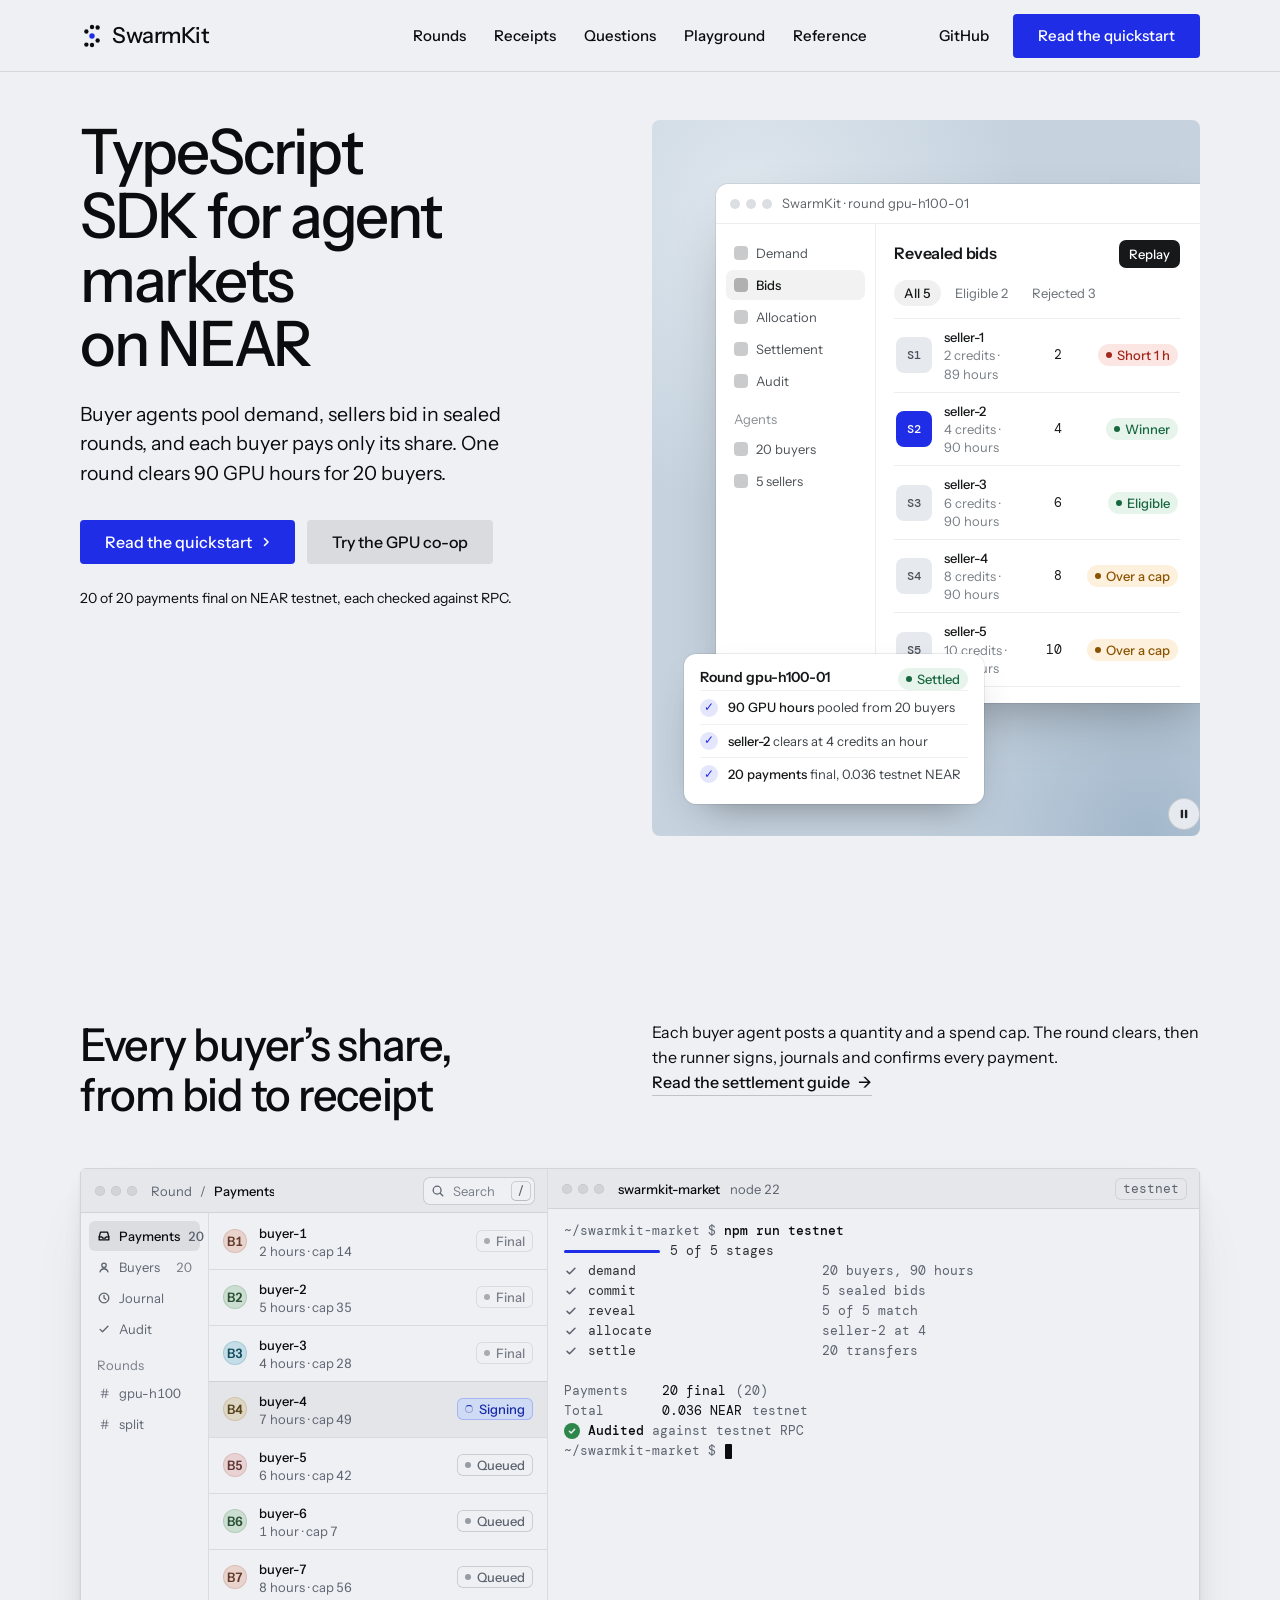
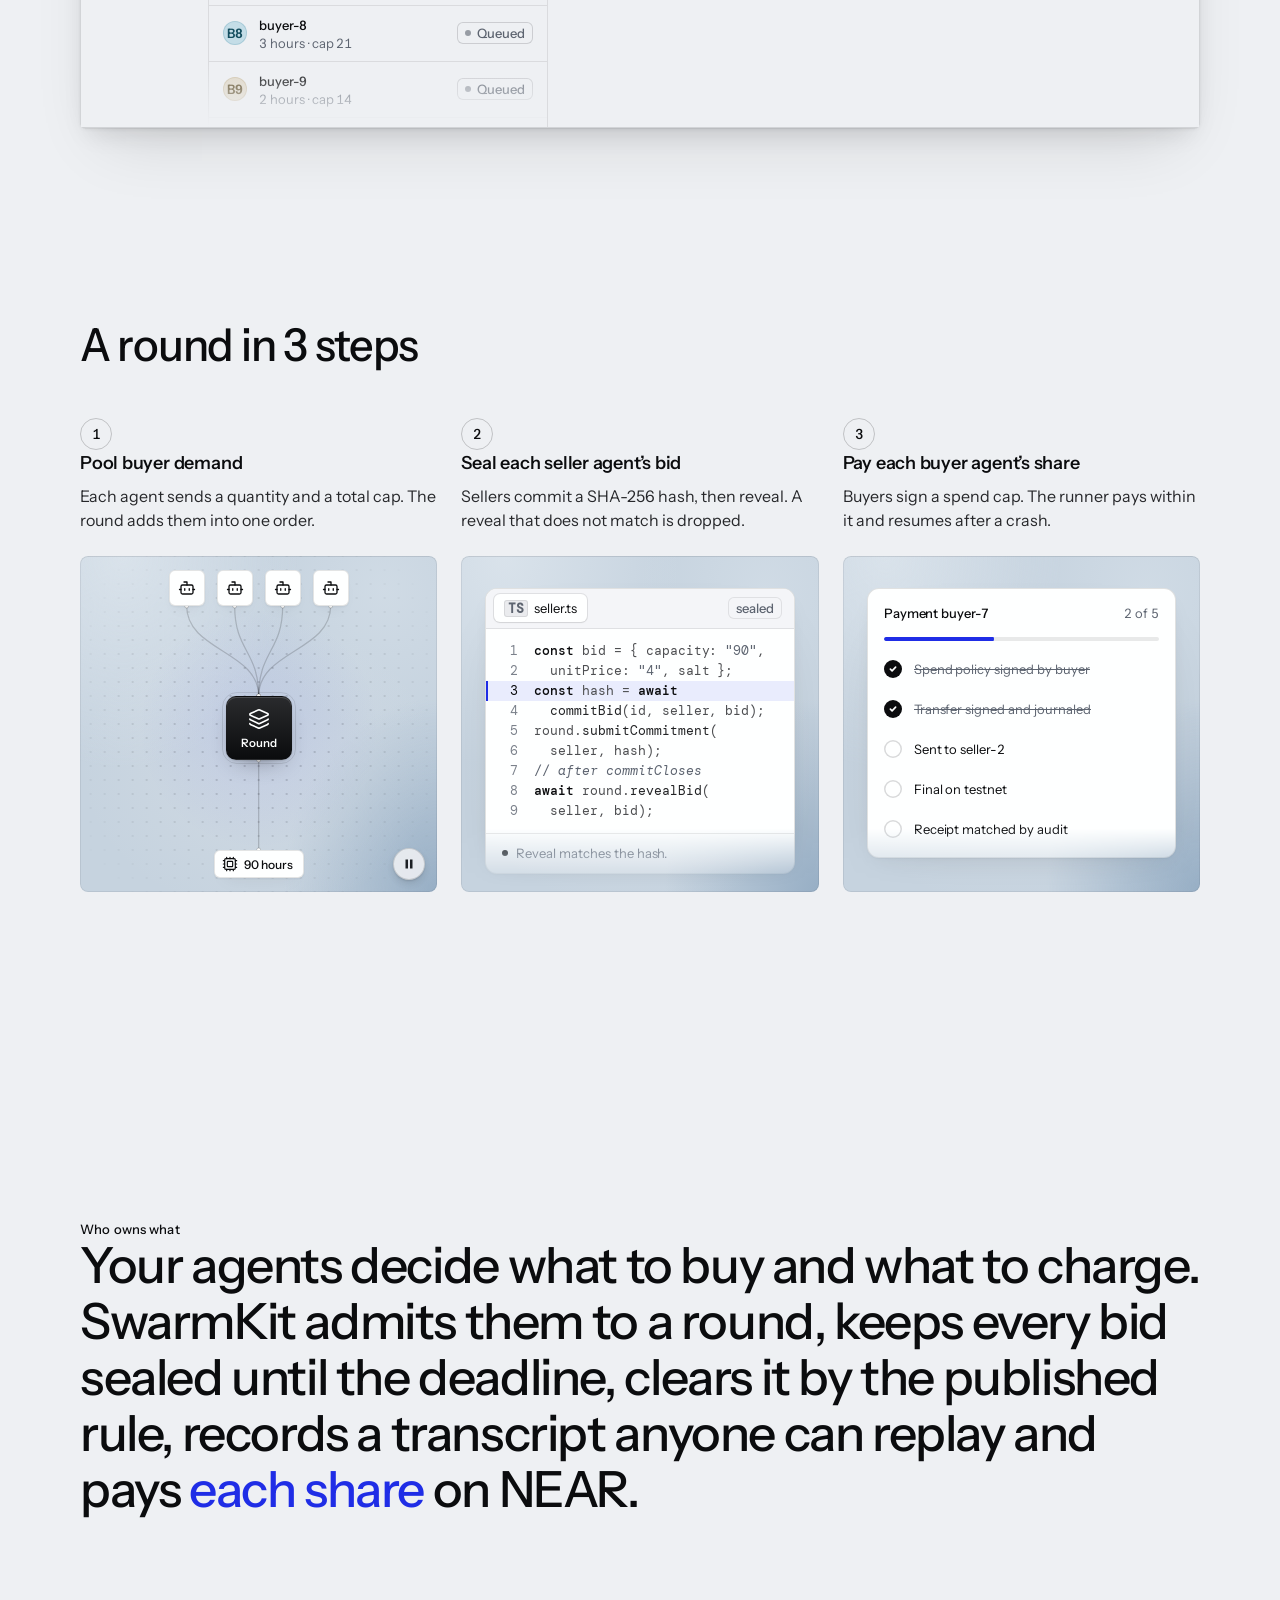
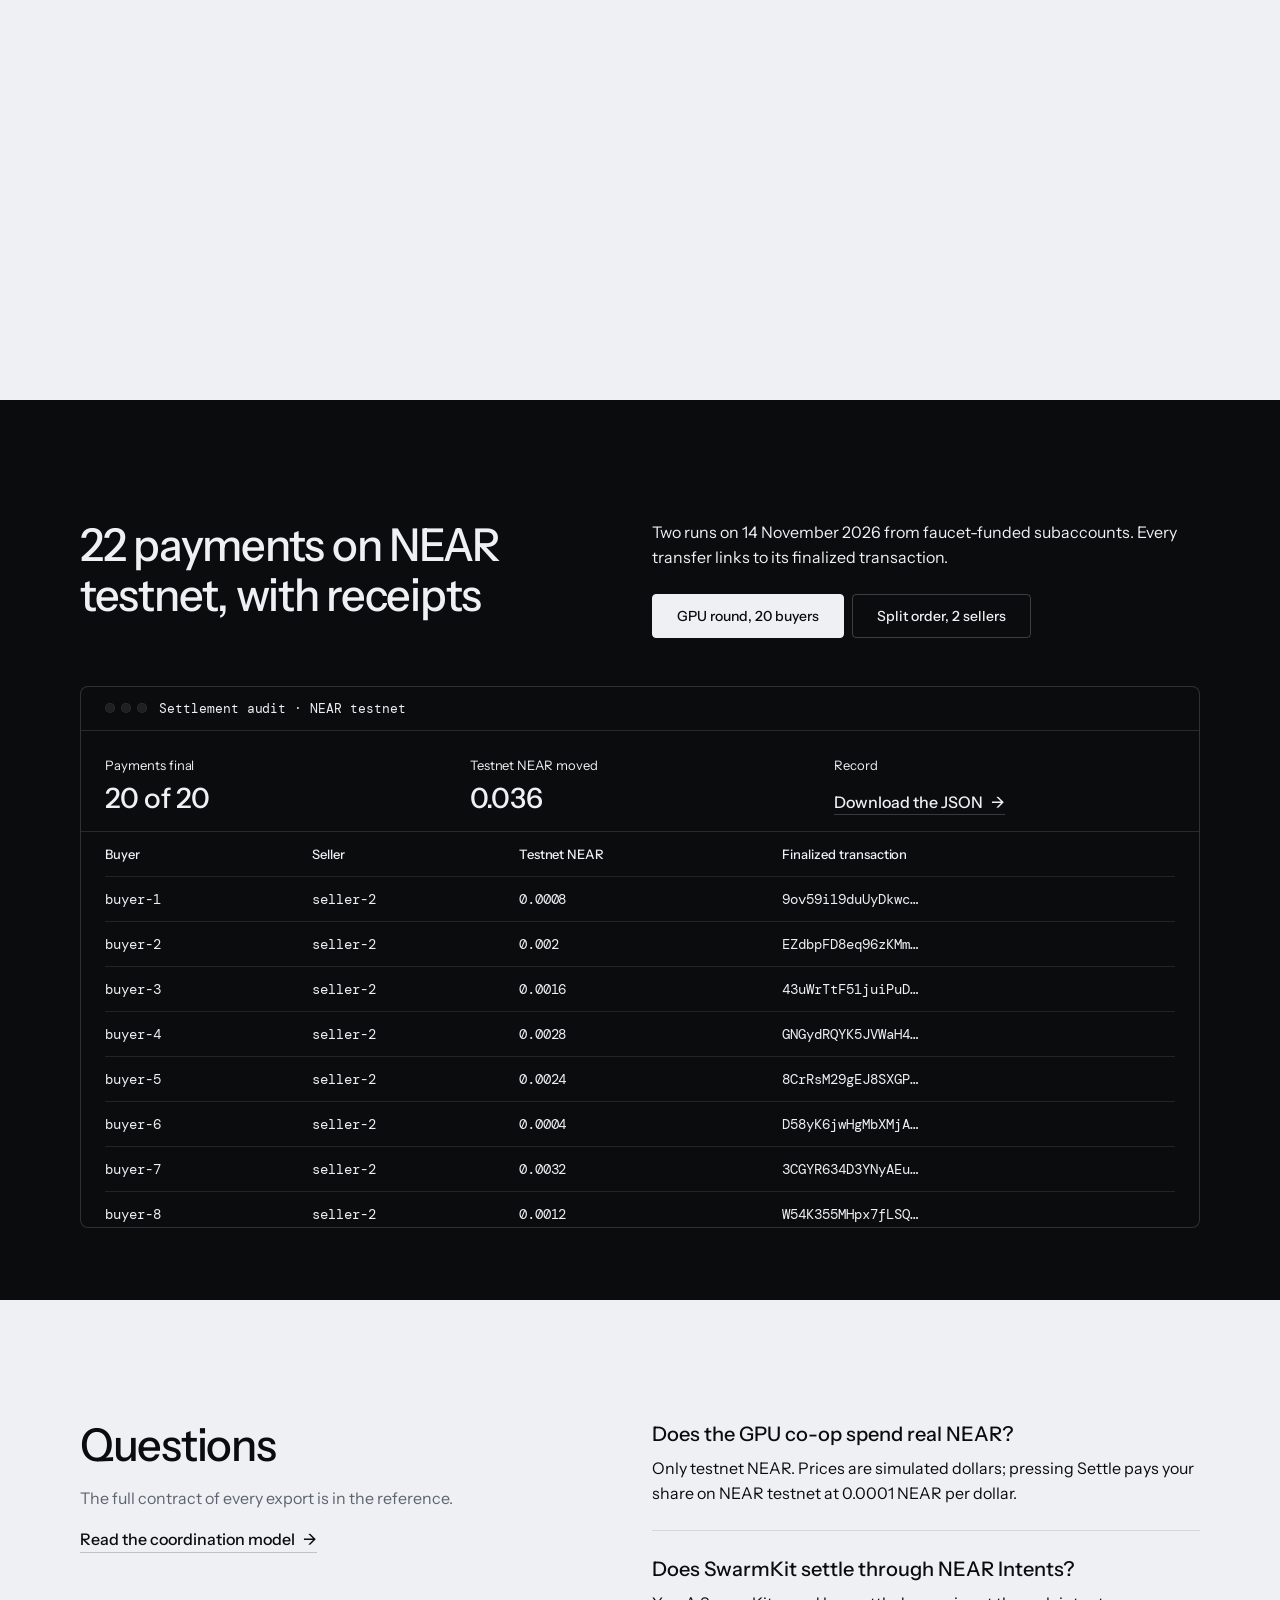
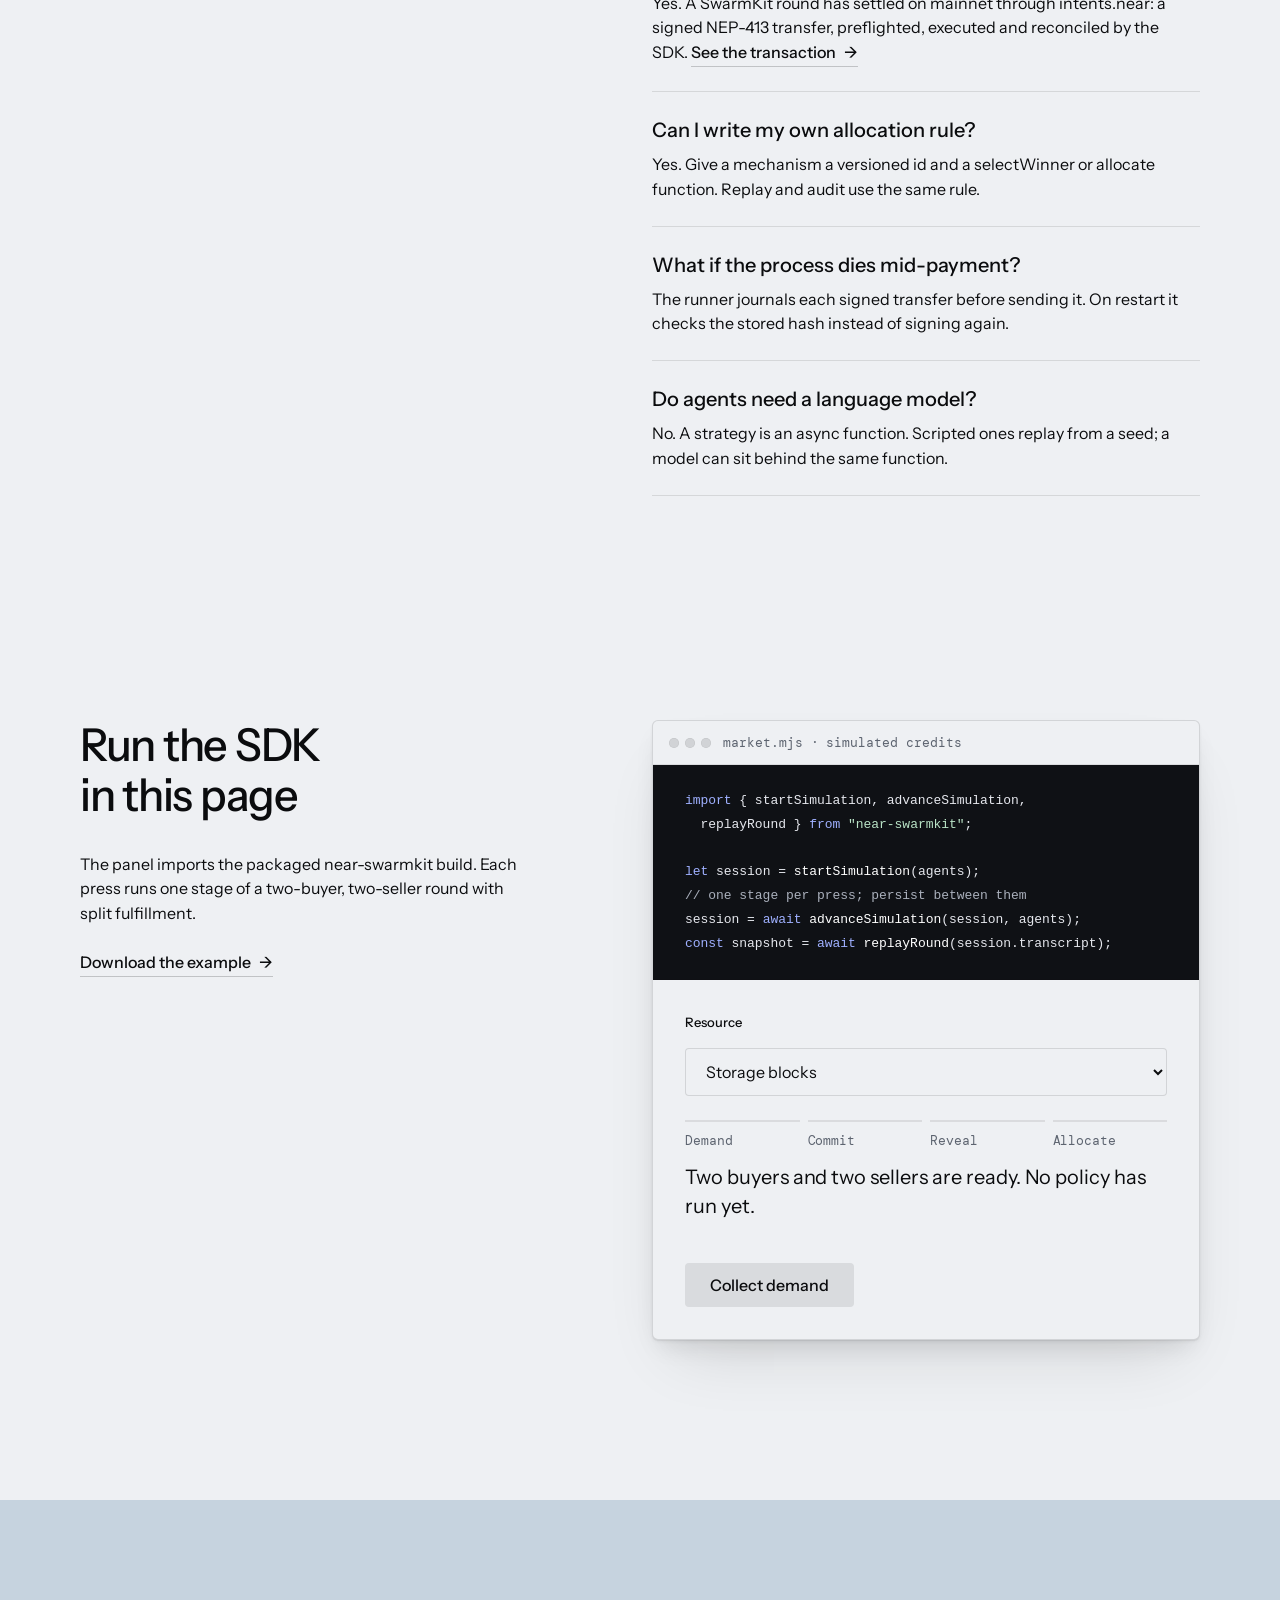
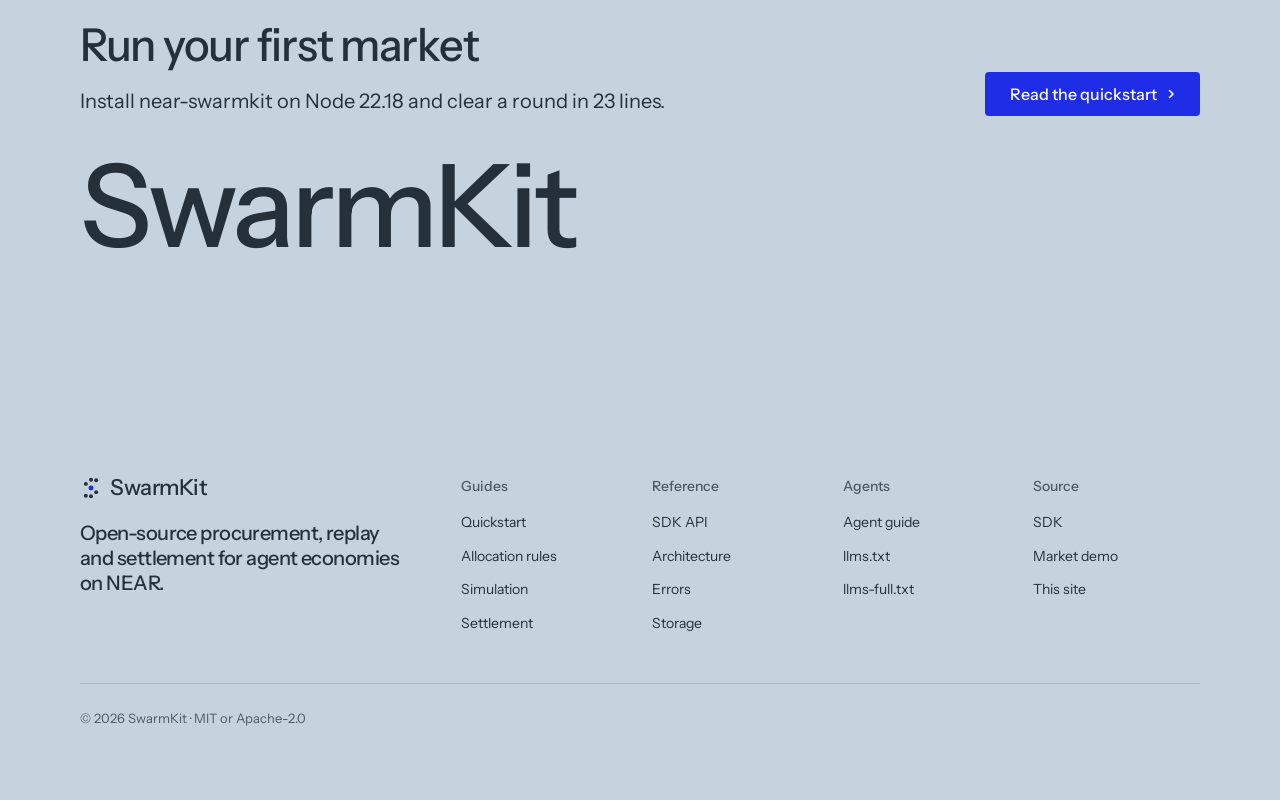
==== commit a7ee5927: "feat: NEAR Intents settlement on mainnet, verified and documented A sealed SwarmKit round settled th" ====
--- a/index.html
+++ b/index.html
@@ -284,7 +284,7 @@
         </div>
         <div class="faq span-6 start-7">
           <div class="faq__item"><h3>Does the GPU co-op spend real NEAR?</h3><p>Only testnet NEAR. Prices are simulated dollars; pressing Settle pays your share on NEAR testnet at 0.0001 NEAR per dollar.</p></div>
-          <div class="faq__item"><h3>Does SwarmKit settle through NEAR Intents?</h3><p>The SDK ships an Intents transport that signs NEP-413 transfers and preflights them against the Verifier. The published receipts are native transfers, not Intents.</p></div>
+          <div class="faq__item"><h3>Does SwarmKit settle through NEAR Intents?</h3><p>Yes. A SwarmKit round has settled on mainnet through intents.near: a signed NEP-413 transfer, preflighted, executed and reconciled by the SDK. <a class="link" href="https://nearblocks.io/txns/DHs7dV52LkYyme7mCpKYx7eBERuJN8ZdZiAyoxybAvPE">See the transaction</a></p></div>
           <div class="faq__item"><h3>Can I write my own allocation rule?</h3><p>Yes. Give a mechanism a versioned id and a selectWinner or allocate function. Replay and audit use the same rule.</p></div>
           <div class="faq__item"><h3>What if the process dies mid-payment?</h3><p>The runner journals each signed transfer before sending it. On restart it checks the stored hash instead of signing again.</p></div>
           <div class="faq__item"><h3>Do agents need a language model?</h3><p>No. A strategy is an async function. Scripted ones replay from a seed; a model can sit behind the same function.</p></div>
